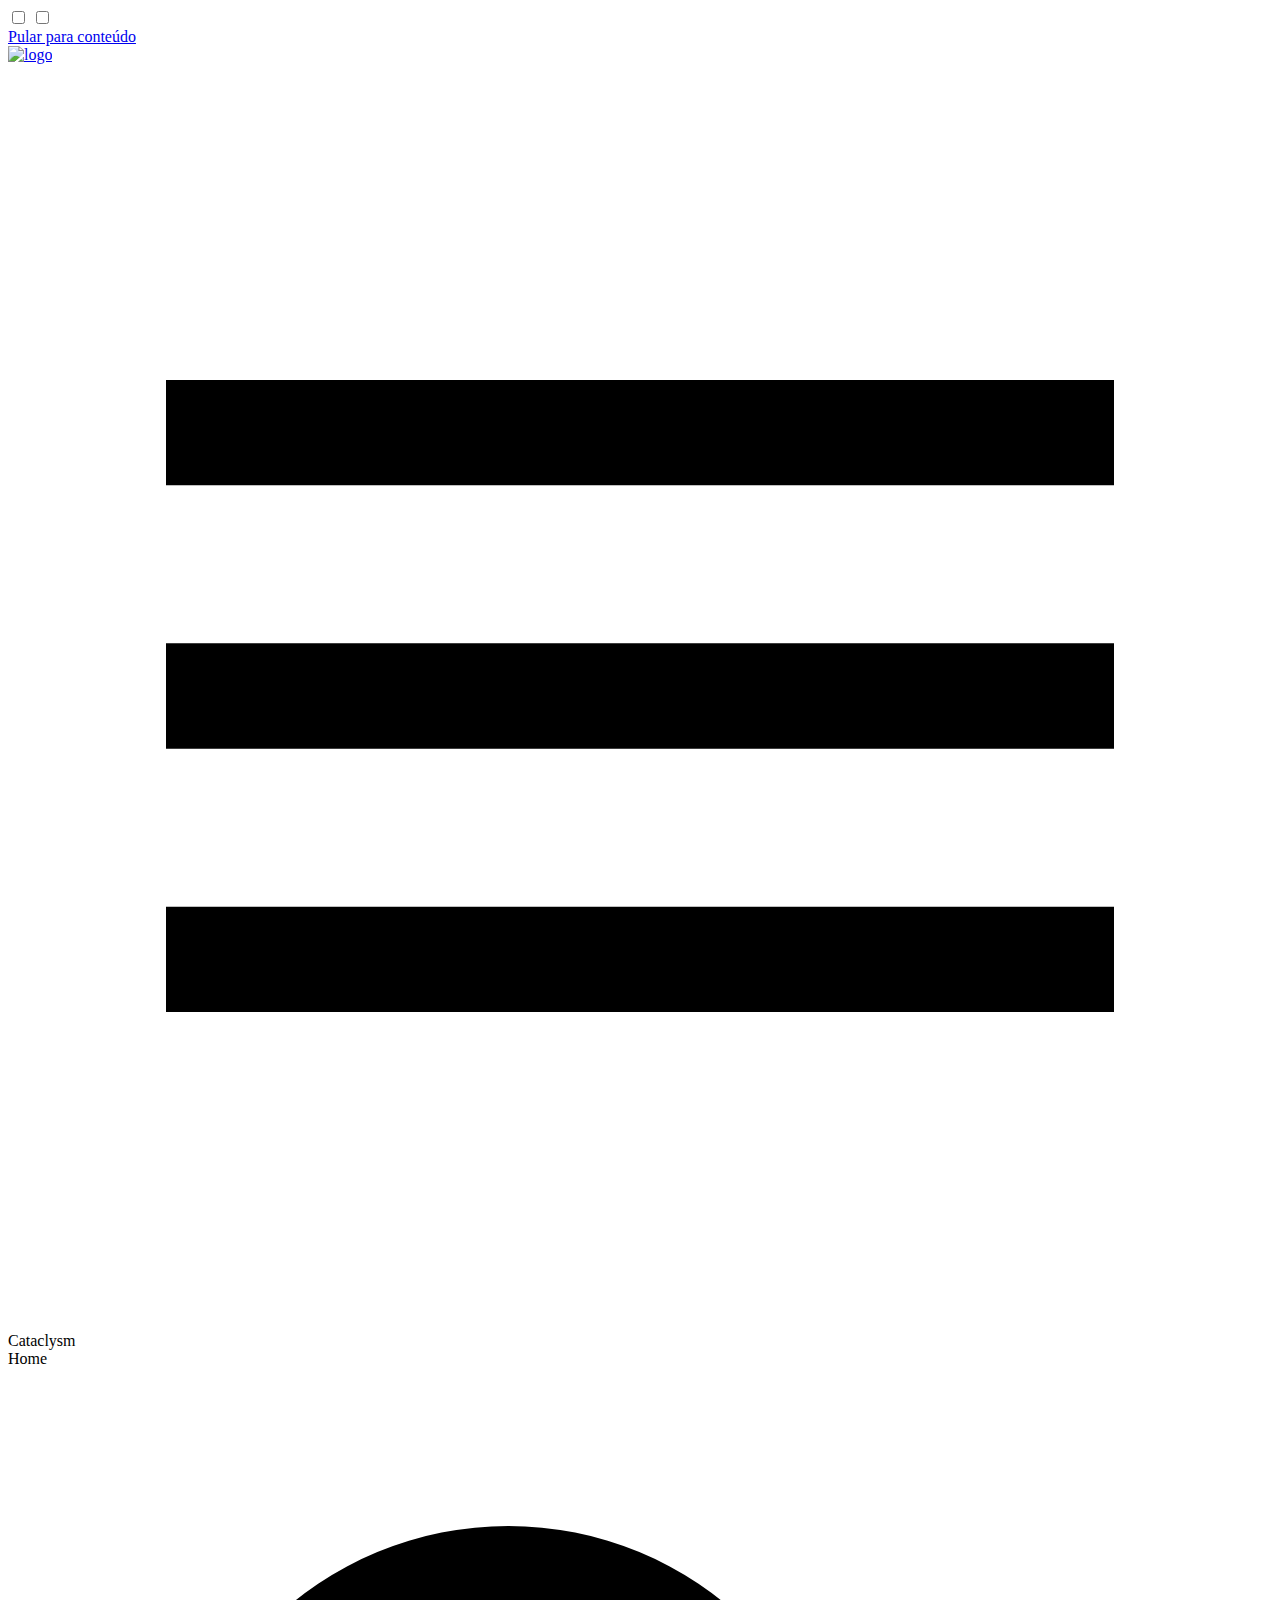
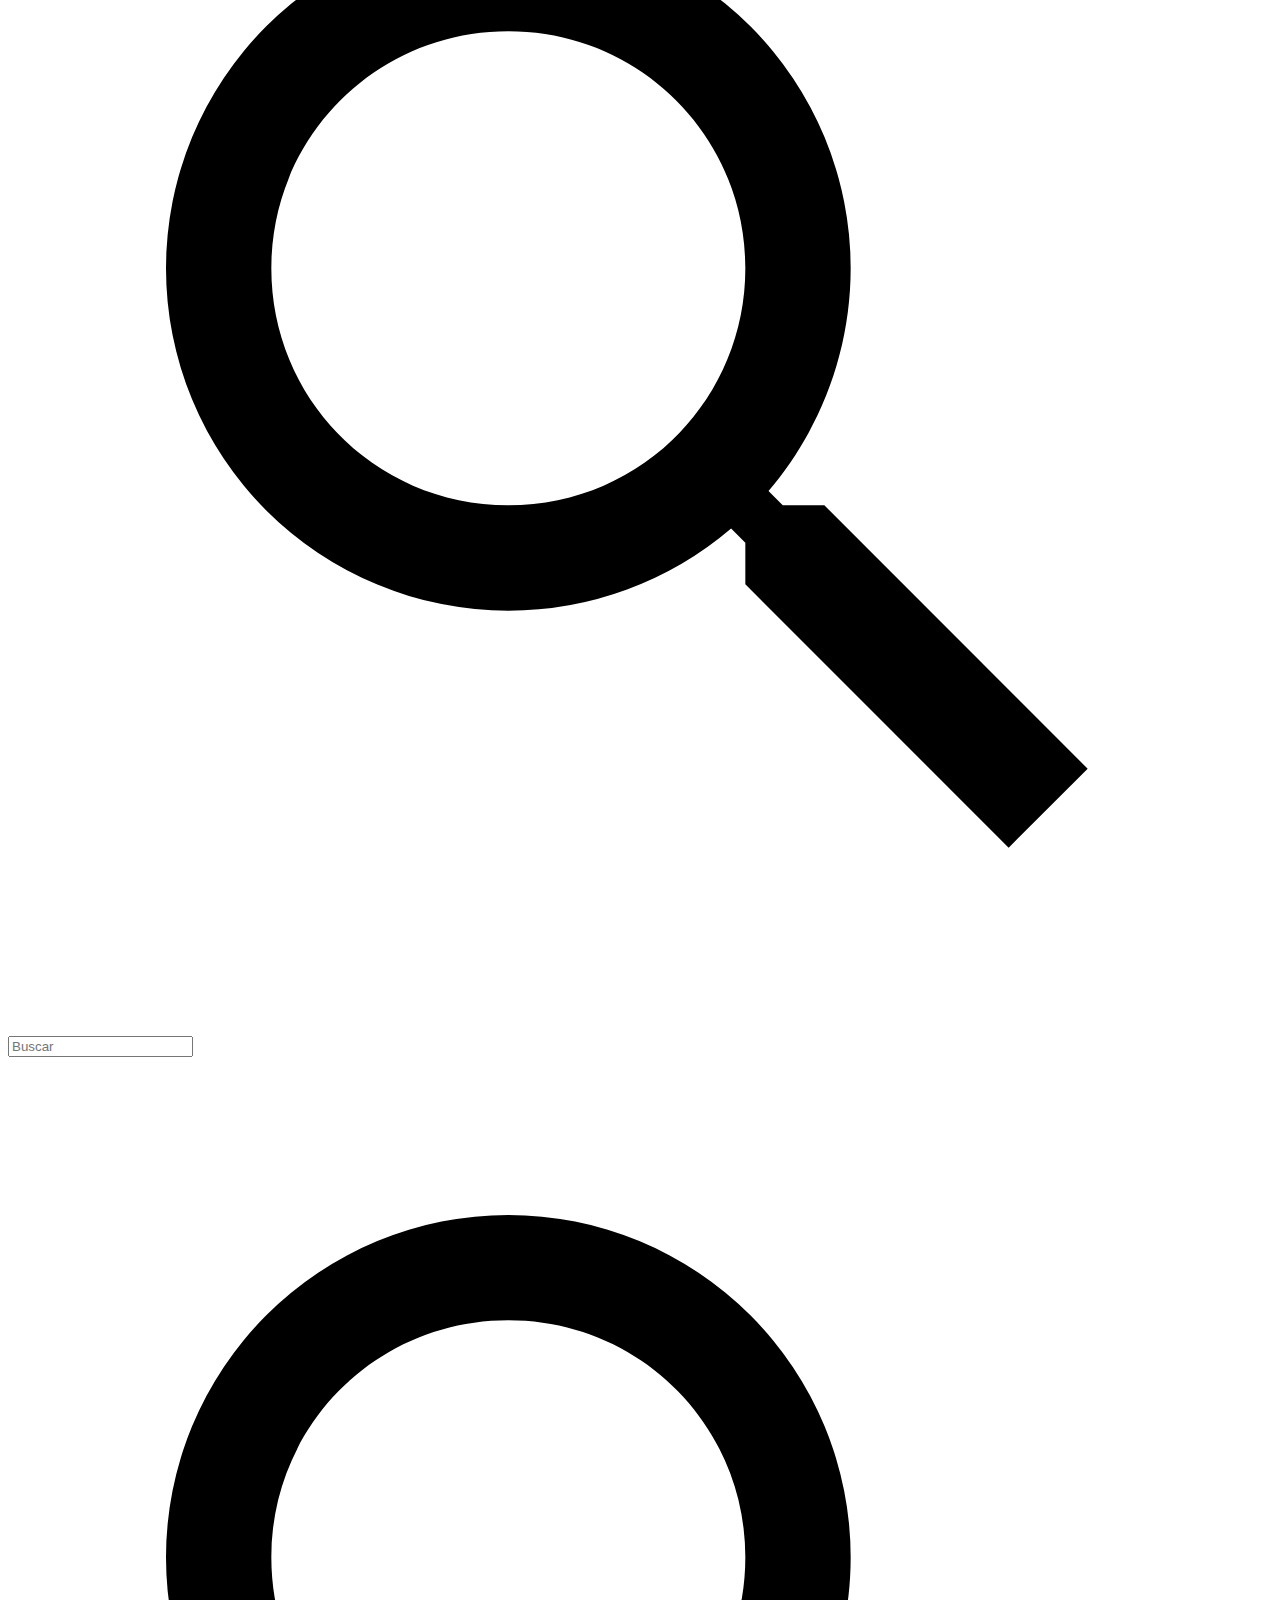
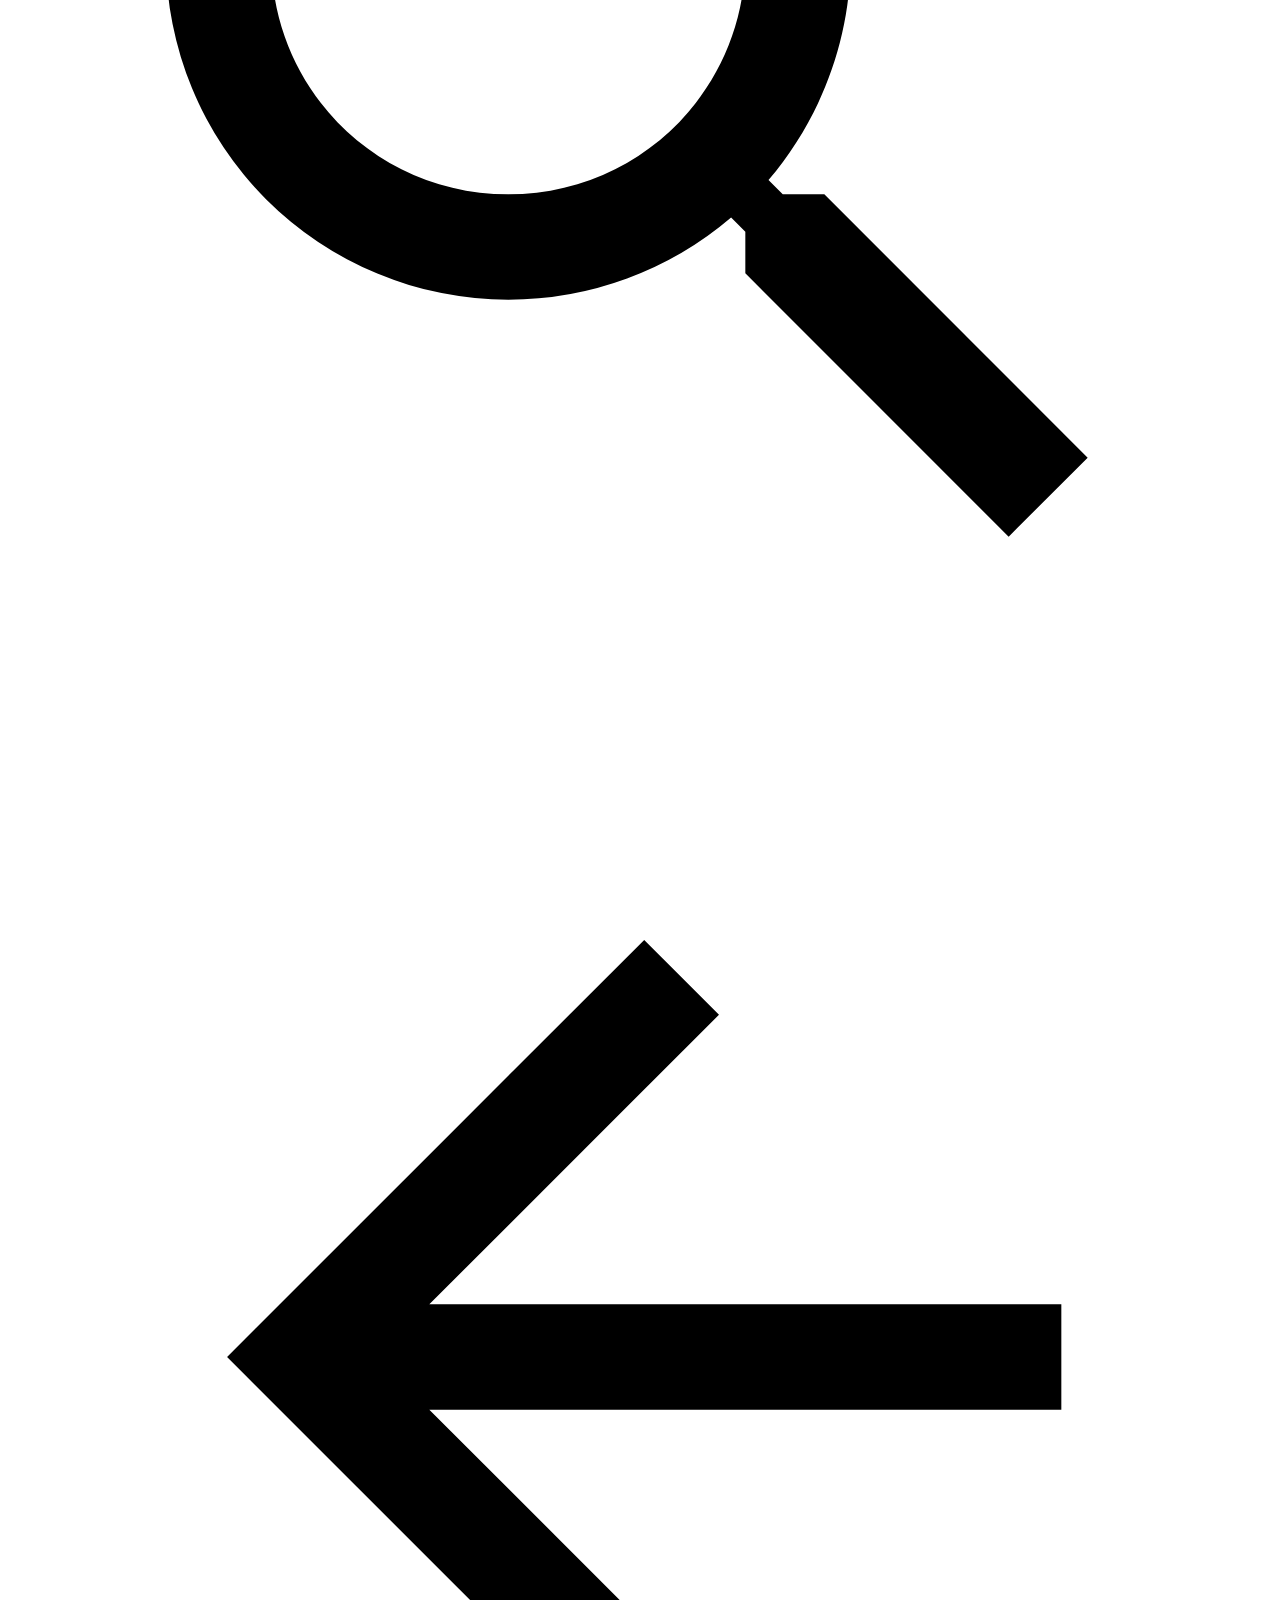
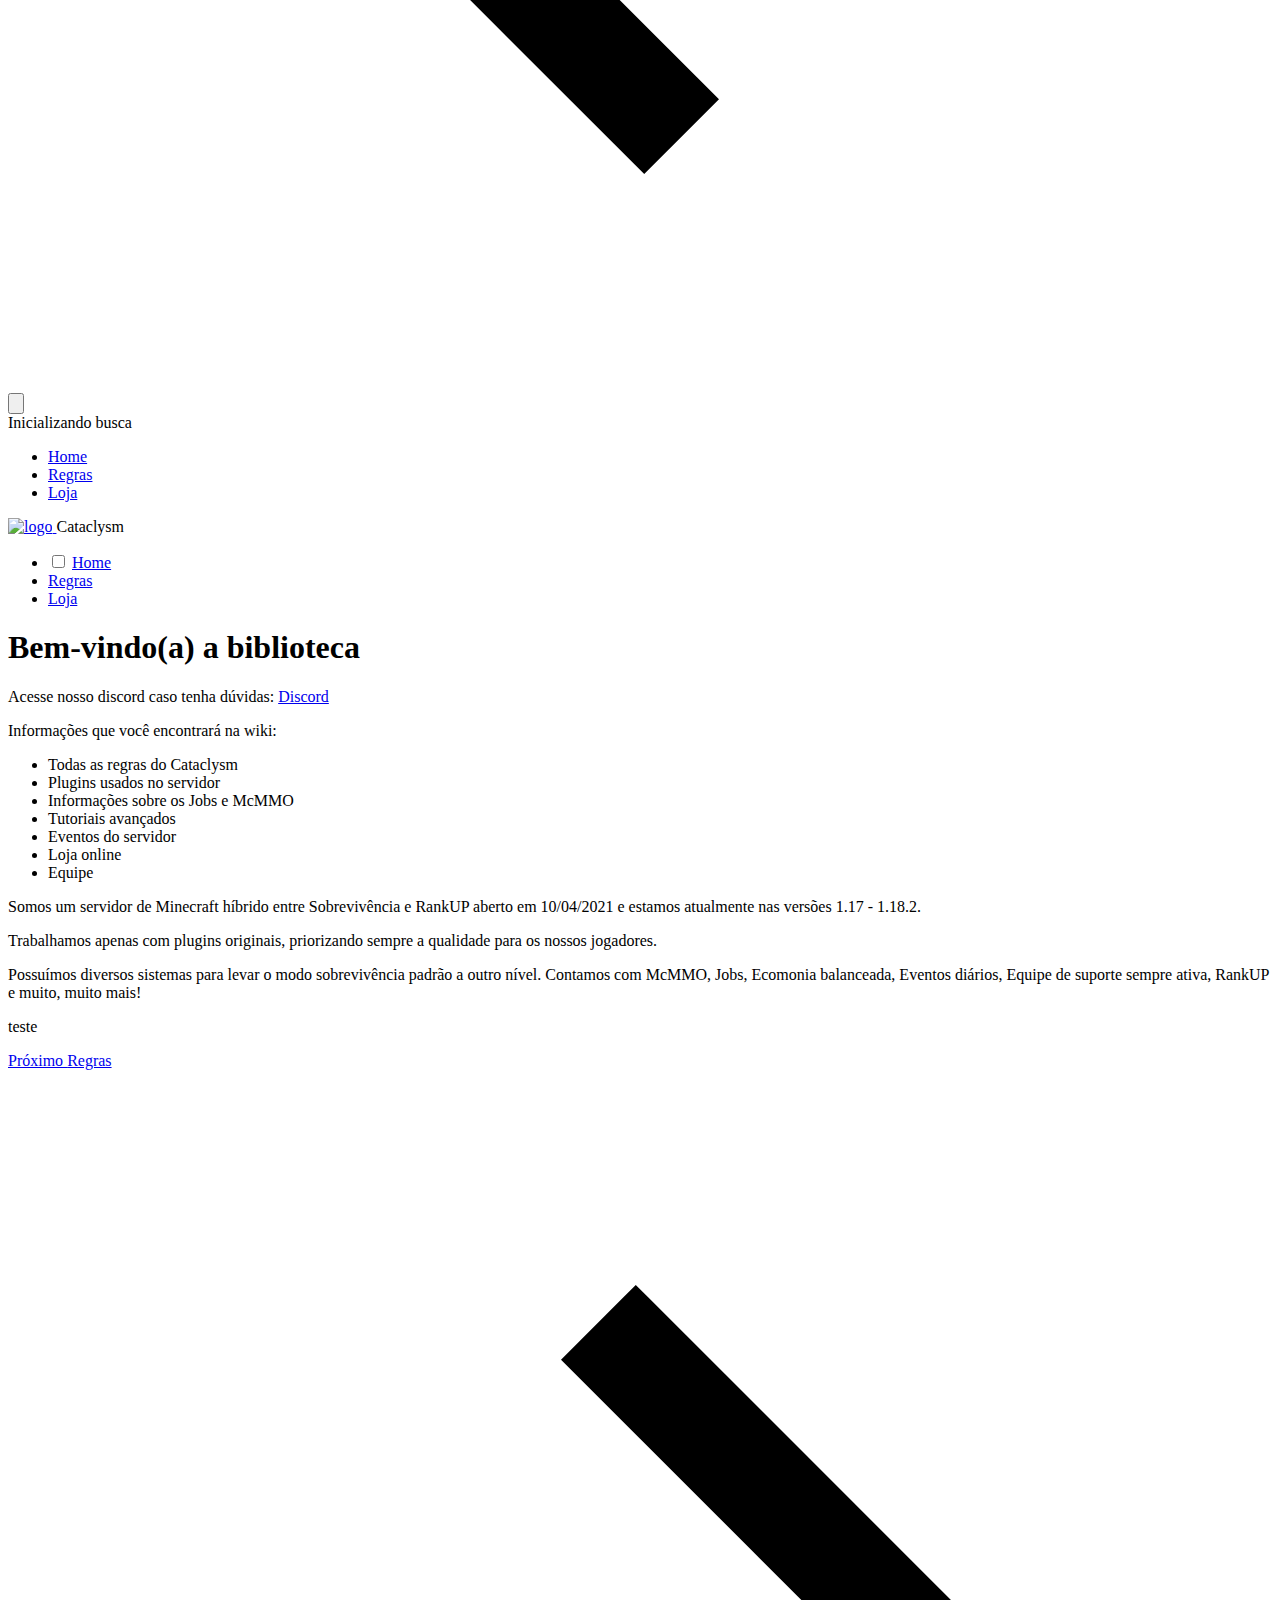
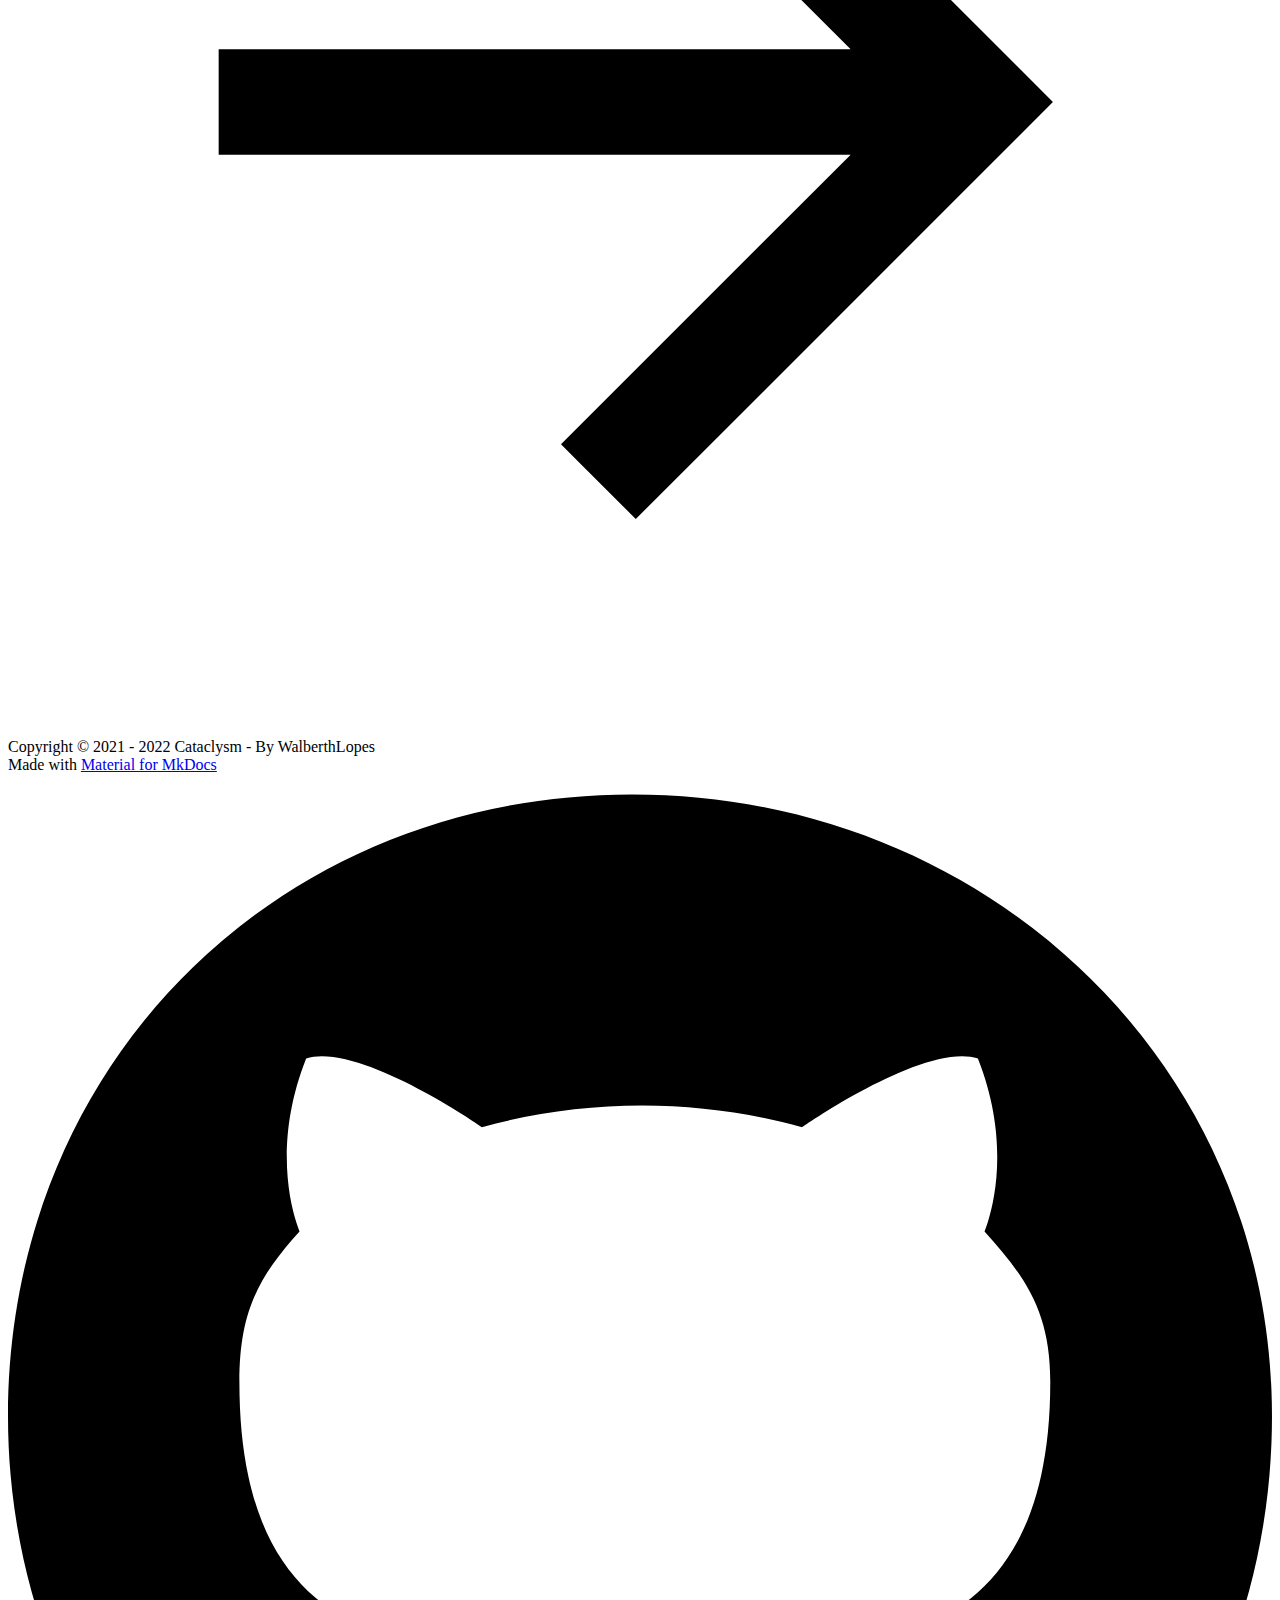
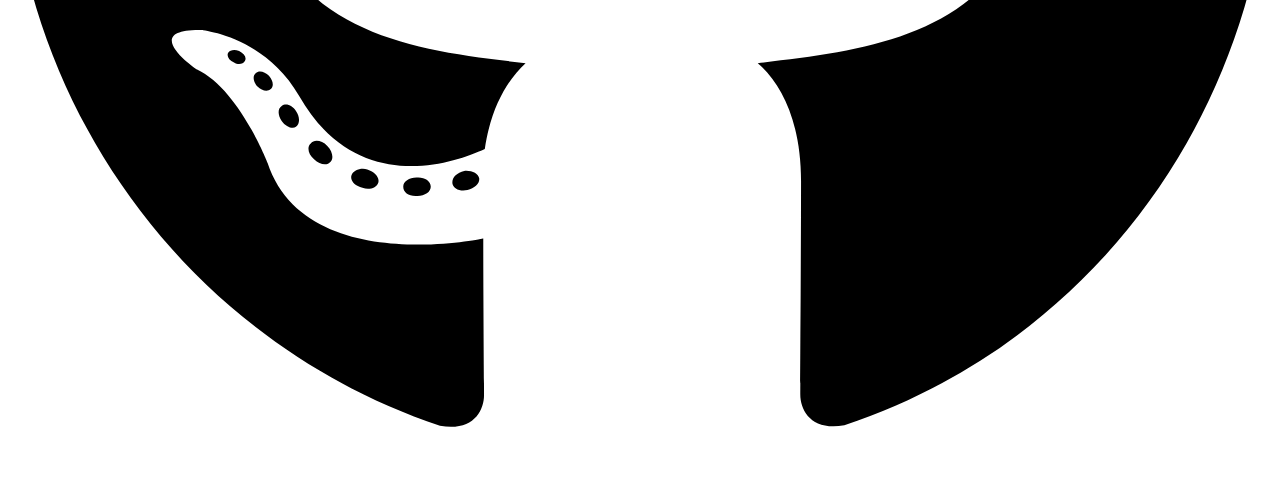
==== site/index.html @ e3e434eb "build html" ====
<!doctype html>
<html lang="pt" class="no-js">
  <head>
    
      <meta charset="utf-8">
      <meta name="viewport" content="width=device-width,initial-scale=1">
      
      
      
        <link rel="canonical" href="https://cataclysm.com.br/">
      
      <link rel="icon" href="server-icon.png">
      <meta name="generator" content="mkdocs-1.2.3, mkdocs-material-8.2.4">
    
    
      
        <title>Cataclysm</title>
      
    
    
      <link rel="stylesheet" href="assets/stylesheets/main.2d9f7617.min.css">
      
        
        <link rel="stylesheet" href="assets/stylesheets/palette.e6a45f82.min.css">
        
          
          
          <meta name="theme-color" content="#ffa724">
        
      
    
    
    
      
        
        
        <link rel="preconnect" href="https://fonts.gstatic.com" crossorigin>
        <link rel="stylesheet" href="https://fonts.googleapis.com/css?family=Syne+Mono:300,300i,400,400i,700,700i%7CRoboto+Mono:400,400i,700,700i&display=fallback">
        <style>:root{--md-text-font:"Syne Mono";--md-code-font:"Roboto Mono"}</style>
      
    
    
    <script>__md_scope=new URL(".",location),__md_get=(e,_=localStorage,t=__md_scope)=>JSON.parse(_.getItem(t.pathname+"."+e)),__md_set=(e,_,t=localStorage,a=__md_scope)=>{try{t.setItem(a.pathname+"."+e,JSON.stringify(_))}catch(e){}}</script>
    
      

    
    
  </head>
  
  
    
    
    
    
    
    <body dir="ltr" data-md-color-scheme="slate" data-md-color-primary="orange" data-md-color-accent="">
  
    
    
    <input class="md-toggle" data-md-toggle="drawer" type="checkbox" id="__drawer" autocomplete="off">
    <input class="md-toggle" data-md-toggle="search" type="checkbox" id="__search" autocomplete="off">
    <label class="md-overlay" for="__drawer"></label>
    <div data-md-component="skip">
      
        
        <a href="#bem-vindoa-a-biblioteca" class="md-skip">
          Pular para conteúdo
        </a>
      
    </div>
    <div data-md-component="announce">
      
    </div>
    
    
      

  

<header class="md-header md-header--lifted" data-md-component="header">
  <nav class="md-header__inner md-grid" aria-label="Cabeçalho">
    <a href="." title="Cataclysm" class="md-header__button md-logo" aria-label="Cataclysm" data-md-component="logo">
      
  <img src="server-icon.png" alt="logo">

    </a>
    <label class="md-header__button md-icon" for="__drawer">
      <svg xmlns="http://www.w3.org/2000/svg" viewBox="0 0 24 24"><path d="M3 6h18v2H3V6m0 5h18v2H3v-2m0 5h18v2H3v-2z"/></svg>
    </label>
    <div class="md-header__title" data-md-component="header-title">
      <div class="md-header__ellipsis">
        <div class="md-header__topic">
          <span class="md-ellipsis">
            Cataclysm
          </span>
        </div>
        <div class="md-header__topic" data-md-component="header-topic">
          <span class="md-ellipsis">
            
              Home
            
          </span>
        </div>
      </div>
    </div>
    
    
    
      <label class="md-header__button md-icon" for="__search">
        <svg xmlns="http://www.w3.org/2000/svg" viewBox="0 0 24 24"><path d="M9.5 3A6.5 6.5 0 0 1 16 9.5c0 1.61-.59 3.09-1.56 4.23l.27.27h.79l5 5-1.5 1.5-5-5v-.79l-.27-.27A6.516 6.516 0 0 1 9.5 16 6.5 6.5 0 0 1 3 9.5 6.5 6.5 0 0 1 9.5 3m0 2C7 5 5 7 5 9.5S7 14 9.5 14 14 12 14 9.5 12 5 9.5 5z"/></svg>
      </label>
      <div class="md-search" data-md-component="search" role="dialog">
  <label class="md-search__overlay" for="__search"></label>
  <div class="md-search__inner" role="search">
    <form class="md-search__form" name="search">
      <input type="text" class="md-search__input" name="query" aria-label="Buscar" placeholder="Buscar" autocapitalize="off" autocorrect="off" autocomplete="off" spellcheck="false" data-md-component="search-query" required>
      <label class="md-search__icon md-icon" for="__search">
        <svg xmlns="http://www.w3.org/2000/svg" viewBox="0 0 24 24"><path d="M9.5 3A6.5 6.5 0 0 1 16 9.5c0 1.61-.59 3.09-1.56 4.23l.27.27h.79l5 5-1.5 1.5-5-5v-.79l-.27-.27A6.516 6.516 0 0 1 9.5 16 6.5 6.5 0 0 1 3 9.5 6.5 6.5 0 0 1 9.5 3m0 2C7 5 5 7 5 9.5S7 14 9.5 14 14 12 14 9.5 12 5 9.5 5z"/></svg>
        <svg xmlns="http://www.w3.org/2000/svg" viewBox="0 0 24 24"><path d="M20 11v2H8l5.5 5.5-1.42 1.42L4.16 12l7.92-7.92L13.5 5.5 8 11h12z"/></svg>
      </label>
      <nav class="md-search__options" aria-label="Pesquisar">
        
        <button type="reset" class="md-search__icon md-icon" aria-label="Limpar" tabindex="-1">
          <svg xmlns="http://www.w3.org/2000/svg" viewBox="0 0 24 24"><path d="M19 6.41 17.59 5 12 10.59 6.41 5 5 6.41 10.59 12 5 17.59 6.41 19 12 13.41 17.59 19 19 17.59 13.41 12 19 6.41z"/></svg>
        </button>
      </nav>
      
    </form>
    <div class="md-search__output">
      <div class="md-search__scrollwrap" data-md-scrollfix>
        <div class="md-search-result" data-md-component="search-result">
          <div class="md-search-result__meta">
            Inicializando busca
          </div>
          <ol class="md-search-result__list"></ol>
        </div>
      </div>
    </div>
  </div>
</div>
    
    
  </nav>
  
    
      
<nav class="md-tabs" aria-label="Abas" data-md-component="tabs">
  <div class="md-tabs__inner md-grid">
    <ul class="md-tabs__list">
      
        
  
  
    
  


  <li class="md-tabs__item">
    <a href="." class="md-tabs__link md-tabs__link--active">
      Home
    </a>
  </li>

      
        
  
  


  <li class="md-tabs__item">
    <a href="regras/" class="md-tabs__link">
      Regras
    </a>
  </li>

      
        
  
  


  <li class="md-tabs__item">
    <a href="loja/" class="md-tabs__link">
      Loja
    </a>
  </li>

      
    </ul>
  </div>
</nav>
    
  
</header>
    
    <div class="md-container" data-md-component="container">
      
      
        
      
      <main class="md-main" data-md-component="main">
        <div class="md-main__inner md-grid">
          
            
              
              <div class="md-sidebar md-sidebar--primary" data-md-component="sidebar" data-md-type="navigation" >
                <div class="md-sidebar__scrollwrap">
                  <div class="md-sidebar__inner">
                    

  


<nav class="md-nav md-nav--primary md-nav--lifted" aria-label="Navegação" data-md-level="0">
  <label class="md-nav__title" for="__drawer">
    <a href="." title="Cataclysm" class="md-nav__button md-logo" aria-label="Cataclysm" data-md-component="logo">
      
  <img src="server-icon.png" alt="logo">

    </a>
    Cataclysm
  </label>
  
  <ul class="md-nav__list" data-md-scrollfix>
    
      
      
      

  
  
    
  
  
    <li class="md-nav__item md-nav__item--active">
      
      <input class="md-nav__toggle md-toggle" data-md-toggle="toc" type="checkbox" id="__toc">
      
      
        
      
      
      <a href="." class="md-nav__link md-nav__link--active">
        Home
      </a>
      
    </li>
  

    
      
      
      

  
  
  
    <li class="md-nav__item">
      <a href="regras/" class="md-nav__link">
        Regras
      </a>
    </li>
  

    
      
      
      

  
  
  
    <li class="md-nav__item">
      <a href="loja/" class="md-nav__link">
        Loja
      </a>
    </li>
  

    
  </ul>
</nav>
                  </div>
                </div>
              </div>
            
            
              
              <div class="md-sidebar md-sidebar--secondary" data-md-component="sidebar" data-md-type="toc" >
                <div class="md-sidebar__scrollwrap">
                  <div class="md-sidebar__inner">
                    

<nav class="md-nav md-nav--secondary" aria-label="Indice">
  
  
  
    
  
  
</nav>
                  </div>
                </div>
              </div>
            
          
          <div class="md-content" data-md-component="content">
            <article class="md-content__inner md-typeset">
              
                


<h1 id="bem-vindoa-a-biblioteca"><strong>Bem-vindo(a) a biblioteca</strong></h1>
<p>Acesse nosso discord caso tenha dúvidas: <a href="https://discord.com/invite/n4KMe6pMYK">Discord</a></p>
<p>Informações que você encontrará na wiki:</p>
<ul>
<li>Todas as regras do Cataclysm</li>
<li>Plugins usados no servidor</li>
<li>Informações sobre os Jobs e McMMO</li>
<li>Tutoriais avançados</li>
<li>Eventos do servidor</li>
<li>Loja online</li>
<li>Equipe</li>
</ul>
<p>Somos um servidor de Minecraft híbrido entre Sobrevivência e RankUP aberto em 10/04/2021
e estamos atualmente nas versões 1.17 - 1.18.2.</p>
<p>Trabalhamos apenas com plugins originais, priorizando sempre a qualidade
para os nossos jogadores.</p>
<p>Possuímos diversos sistemas para levar o modo sobrevivência padrão a outro nível.
Contamos com McMMO, Jobs, Ecomonia balanceada, Eventos diários, Equipe de suporte
sempre ativa, RankUP e muito, muito mais!</p>
<p>teste</p>

              
            </article>
          </div>
        </div>
        
      </main>
      
        <footer class="md-footer">
  
    <nav class="md-footer__inner md-grid" aria-label="Rodapé">
      
      
        
        <a href="regras/" class="md-footer__link md-footer__link--next" aria-label="Próximo: Regras" rel="next">
          <div class="md-footer__title">
            <div class="md-ellipsis">
              <span class="md-footer__direction">
                Próximo
              </span>
              Regras
            </div>
          </div>
          <div class="md-footer__button md-icon">
            <svg xmlns="http://www.w3.org/2000/svg" viewBox="0 0 24 24"><path d="M4 11v2h12l-5.5 5.5 1.42 1.42L19.84 12l-7.92-7.92L10.5 5.5 16 11H4z"/></svg>
          </div>
        </a>
      
    </nav>
  
  <div class="md-footer-meta md-typeset">
    <div class="md-footer-meta__inner md-grid">
      <div class="md-copyright">
  
    <div class="md-copyright__highlight">
      Copyright &copy; 2021 - 2022 Cataclysm - By WalberthLopes
    </div>
  
  
    Made with
    <a href="https://squidfunk.github.io/mkdocs-material/" target="_blank" rel="noopener">
      Material for MkDocs
    </a>
  
</div>
      
        <div class="md-social">
  
    
    
    <a href="https://github.com/WalberthLopes" target="_blank" rel="noopener" title="WalberthLopes GitHub" class="md-social__link">
      <svg xmlns="http://www.w3.org/2000/svg" viewBox="0 0 496 512"><!--! Font Awesome Free 6.0.0 by @fontawesome - https://fontawesome.com License - https://fontawesome.com/license/free (Icons: CC BY 4.0, Fonts: SIL OFL 1.1, Code: MIT License) Copyright 2022 Fonticons, Inc.--><path d="M165.9 397.4c0 2-2.3 3.6-5.2 3.6-3.3.3-5.6-1.3-5.6-3.6 0-2 2.3-3.6 5.2-3.6 3-.3 5.6 1.3 5.6 3.6zm-31.1-4.5c-.7 2 1.3 4.3 4.3 4.9 2.6 1 5.6 0 6.2-2s-1.3-4.3-4.3-5.2c-2.6-.7-5.5.3-6.2 2.3zm44.2-1.7c-2.9.7-4.9 2.6-4.6 4.9.3 2 2.9 3.3 5.9 2.6 2.9-.7 4.9-2.6 4.6-4.6-.3-1.9-3-3.2-5.9-2.9zM244.8 8C106.1 8 0 113.3 0 252c0 110.9 69.8 205.8 169.5 239.2 12.8 2.3 17.3-5.6 17.3-12.1 0-6.2-.3-40.4-.3-61.4 0 0-70 15-84.7-29.8 0 0-11.4-29.1-27.8-36.6 0 0-22.9-15.7 1.6-15.4 0 0 24.9 2 38.6 25.8 21.9 38.6 58.6 27.5 72.9 20.9 2.3-16 8.8-27.1 16-33.7-55.9-6.2-112.3-14.3-112.3-110.5 0-27.5 7.6-41.3 23.6-58.9-2.6-6.5-11.1-33.3 2.6-67.9 20.9-6.5 69 27 69 27 20-5.6 41.5-8.5 62.8-8.5s42.8 2.9 62.8 8.5c0 0 48.1-33.6 69-27 13.7 34.7 5.2 61.4 2.6 67.9 16 17.7 25.8 31.5 25.8 58.9 0 96.5-58.9 104.2-114.8 110.5 9.2 7.9 17 22.9 17 46.4 0 33.7-.3 75.4-.3 83.6 0 6.5 4.6 14.4 17.3 12.1C428.2 457.8 496 362.9 496 252 496 113.3 383.5 8 244.8 8zM97.2 352.9c-1.3 1-1 3.3.7 5.2 1.6 1.6 3.9 2.3 5.2 1 1.3-1 1-3.3-.7-5.2-1.6-1.6-3.9-2.3-5.2-1zm-10.8-8.1c-.7 1.3.3 2.9 2.3 3.9 1.6 1 3.6.7 4.3-.7.7-1.3-.3-2.9-2.3-3.9-2-.6-3.6-.3-4.3.7zm32.4 35.6c-1.6 1.3-1 4.3 1.3 6.2 2.3 2.3 5.2 2.6 6.5 1 1.3-1.3.7-4.3-1.3-6.2-2.2-2.3-5.2-2.6-6.5-1zm-11.4-14.7c-1.6 1-1.6 3.6 0 5.9 1.6 2.3 4.3 3.3 5.6 2.3 1.6-1.3 1.6-3.9 0-6.2-1.4-2.3-4-3.3-5.6-2z"/></svg>
    </a>
  
</div>
      
    </div>
  </div>
</footer>
      
    </div>
    <div class="md-dialog" data-md-component="dialog">
      <div class="md-dialog__inner md-typeset"></div>
    </div>
    <script id="__config" type="application/json">{"base": ".", "features": ["navigation.tabs", "navigation.tabs.sticky"], "translations": {"clipboard.copy": "Copiar para \u00e1rea de Transfer\u00eancia", "clipboard.copied": "Copiado para \u00e1rea de Transfer\u00eancia", "search.config.lang": "pt", "search.config.pipeline": "trimmer, stopWordFilter", "search.config.separator": "[\\s\\-]+", "search.placeholder": "Buscar", "search.result.placeholder": "Digite para iniciar a busca", "search.result.none": "Nenhum documento encontrado", "search.result.one": "1 documento encontrado", "search.result.other": "# documentos encontrados", "search.result.more.one": "1 more on this page", "search.result.more.other": "# more on this page", "search.result.term.missing": "Perdido", "select.version.title": "Selecione a vers\u00e3o"}, "search": "assets/javascripts/workers/search.bd0b6b67.min.js"}</script>
    
    
      <script src="assets/javascripts/bundle.5413a266.min.js"></script>
      
    
  </body>
</html>
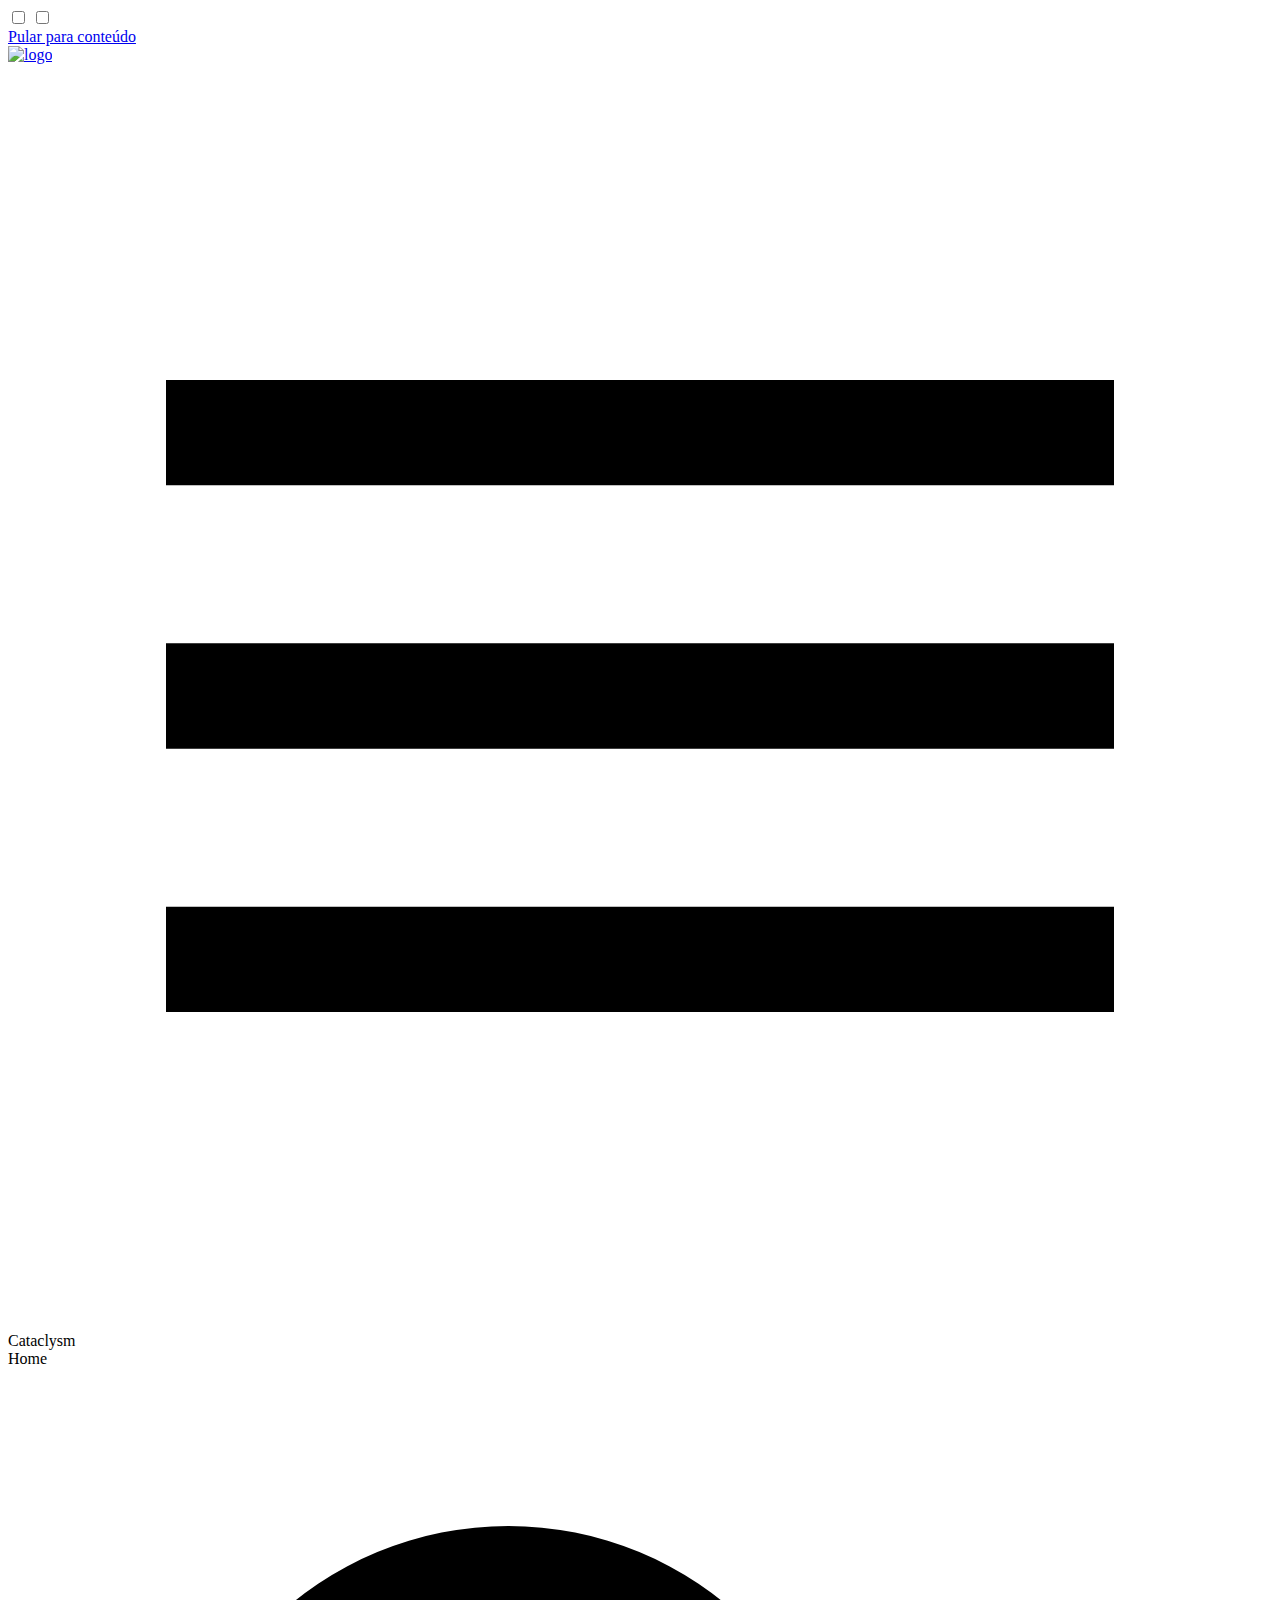
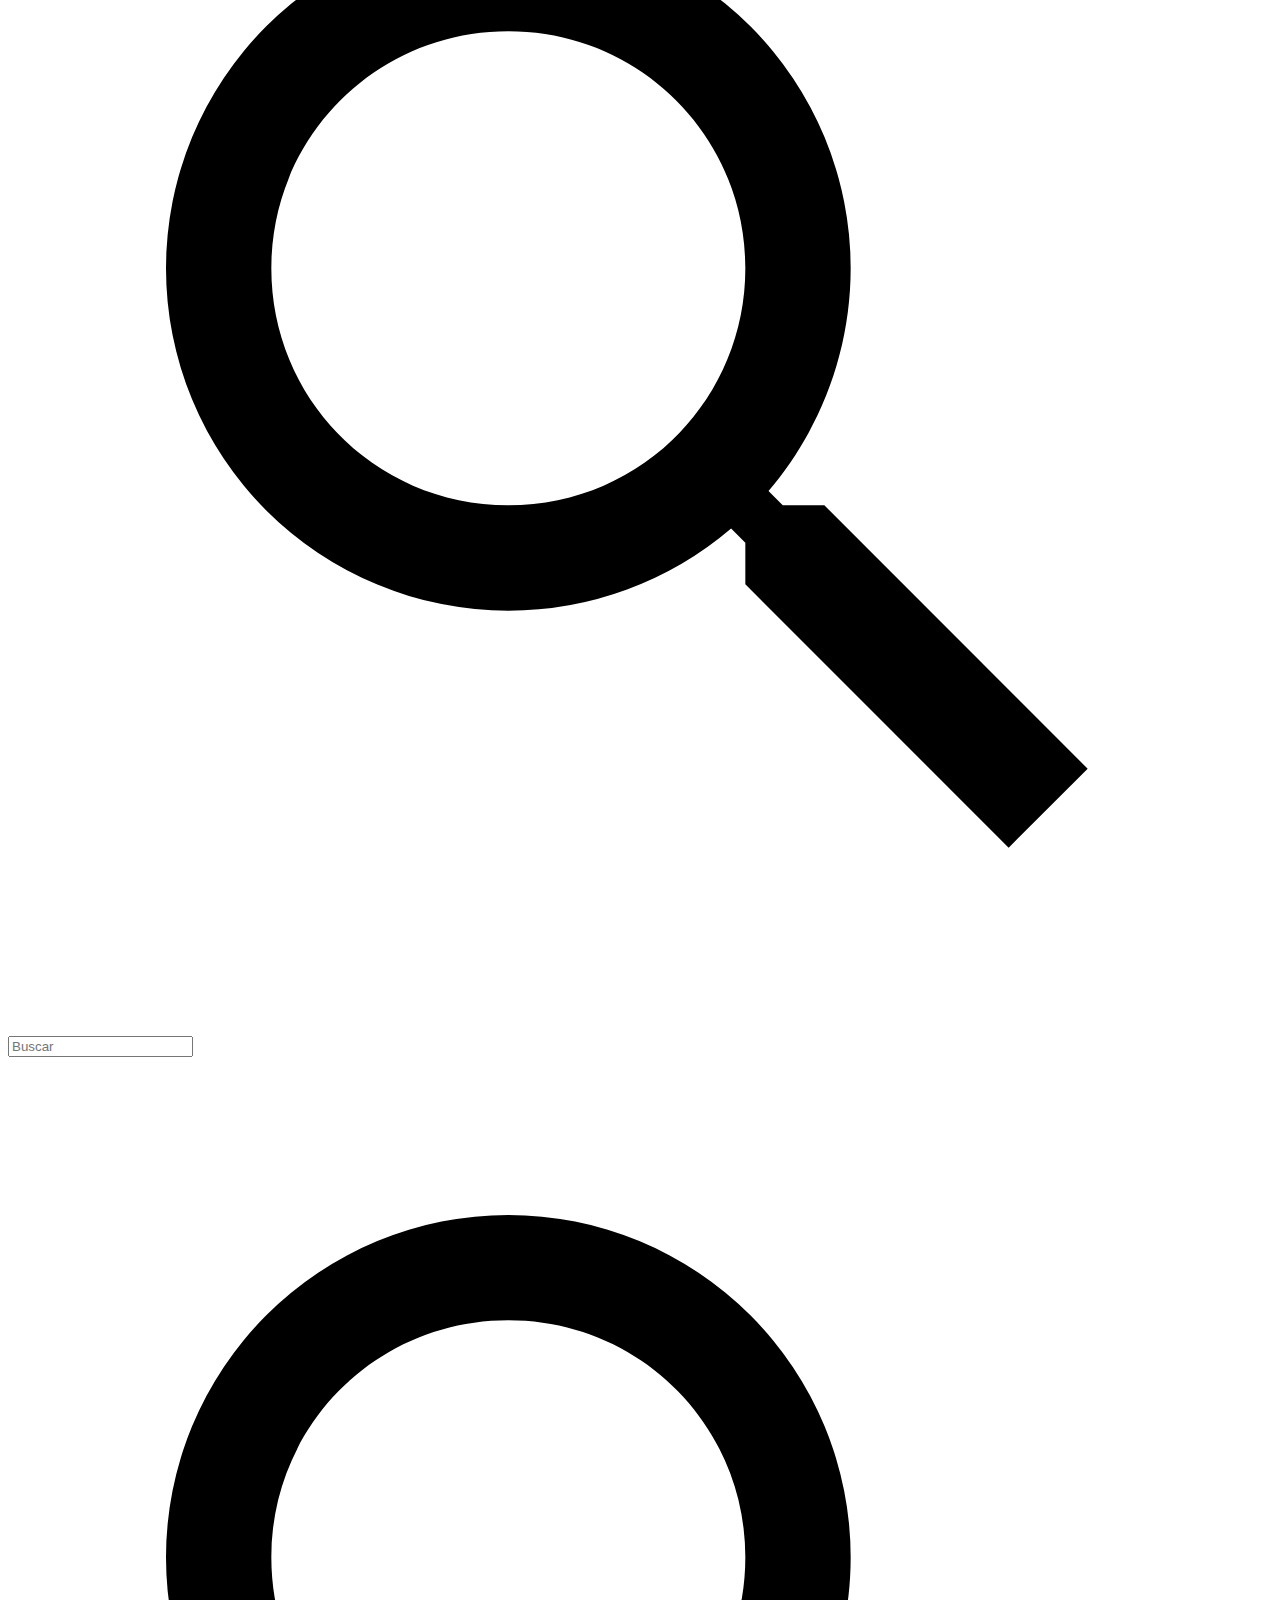
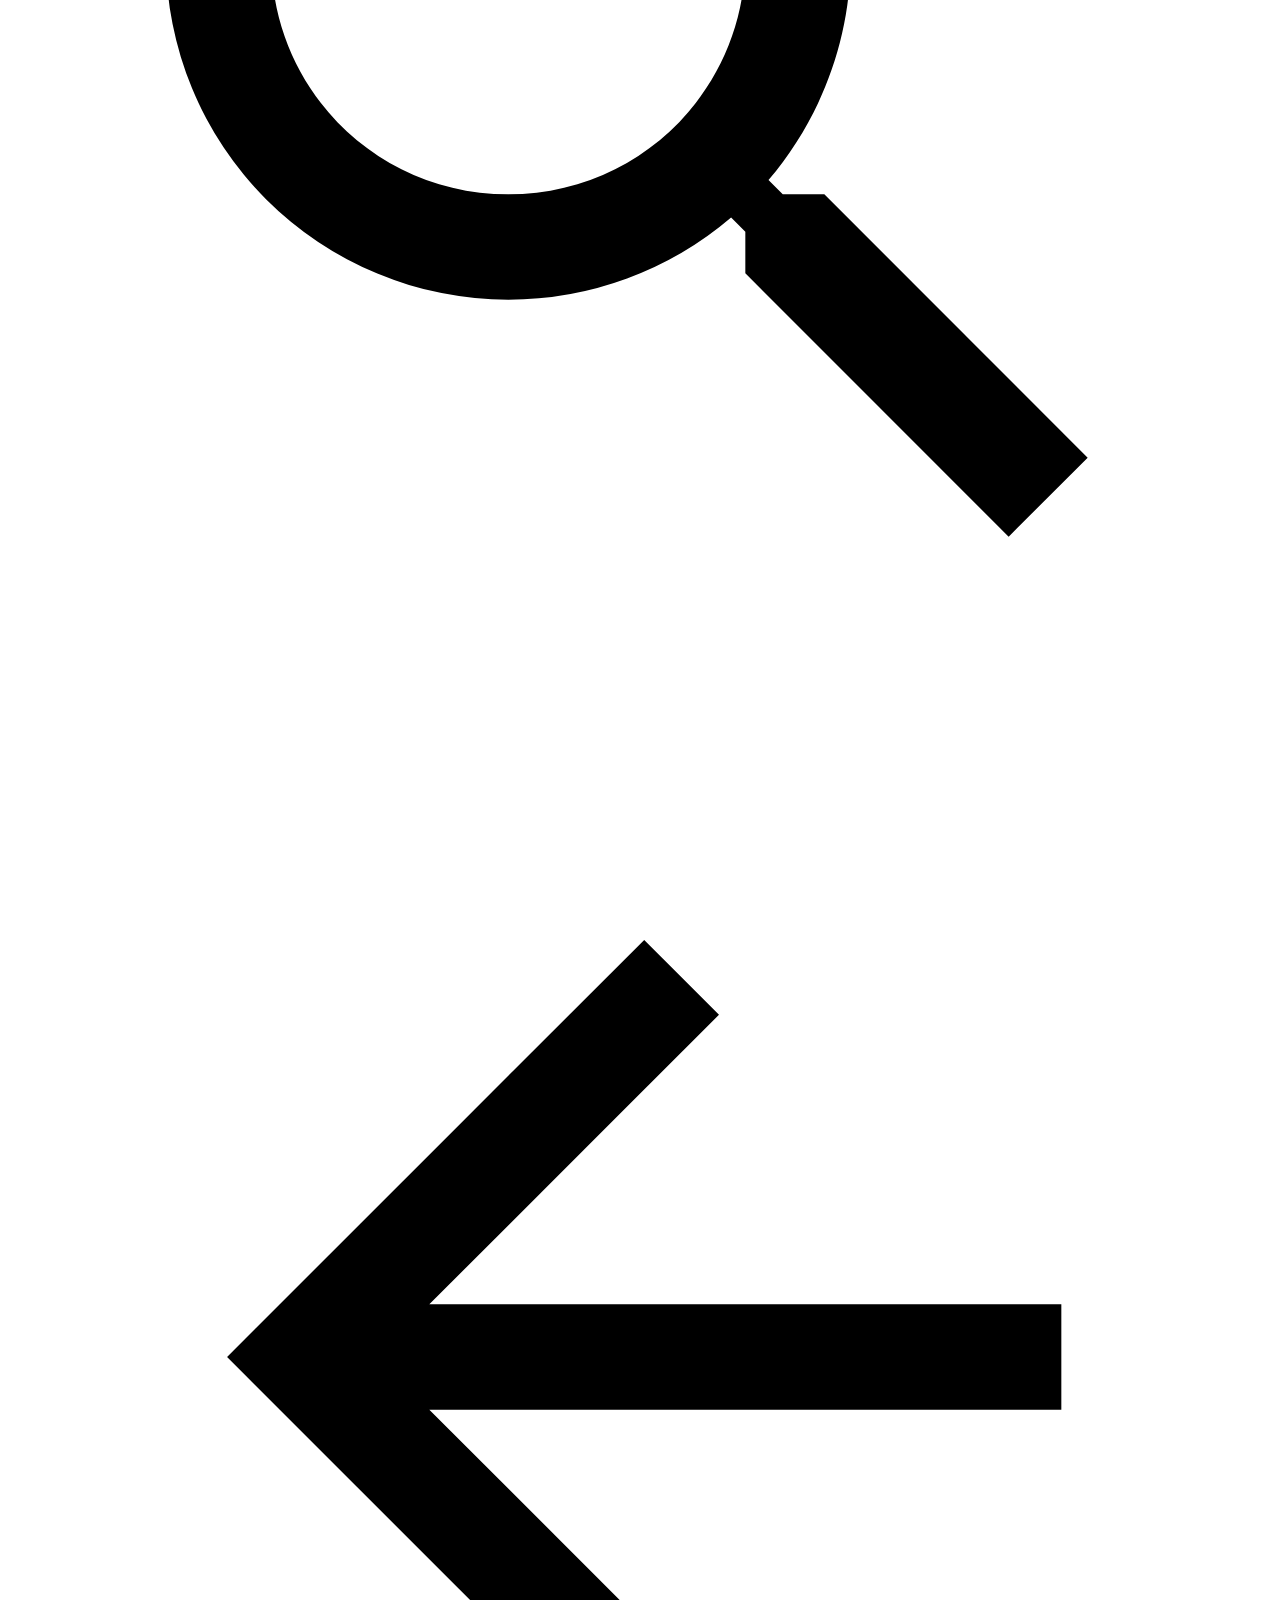
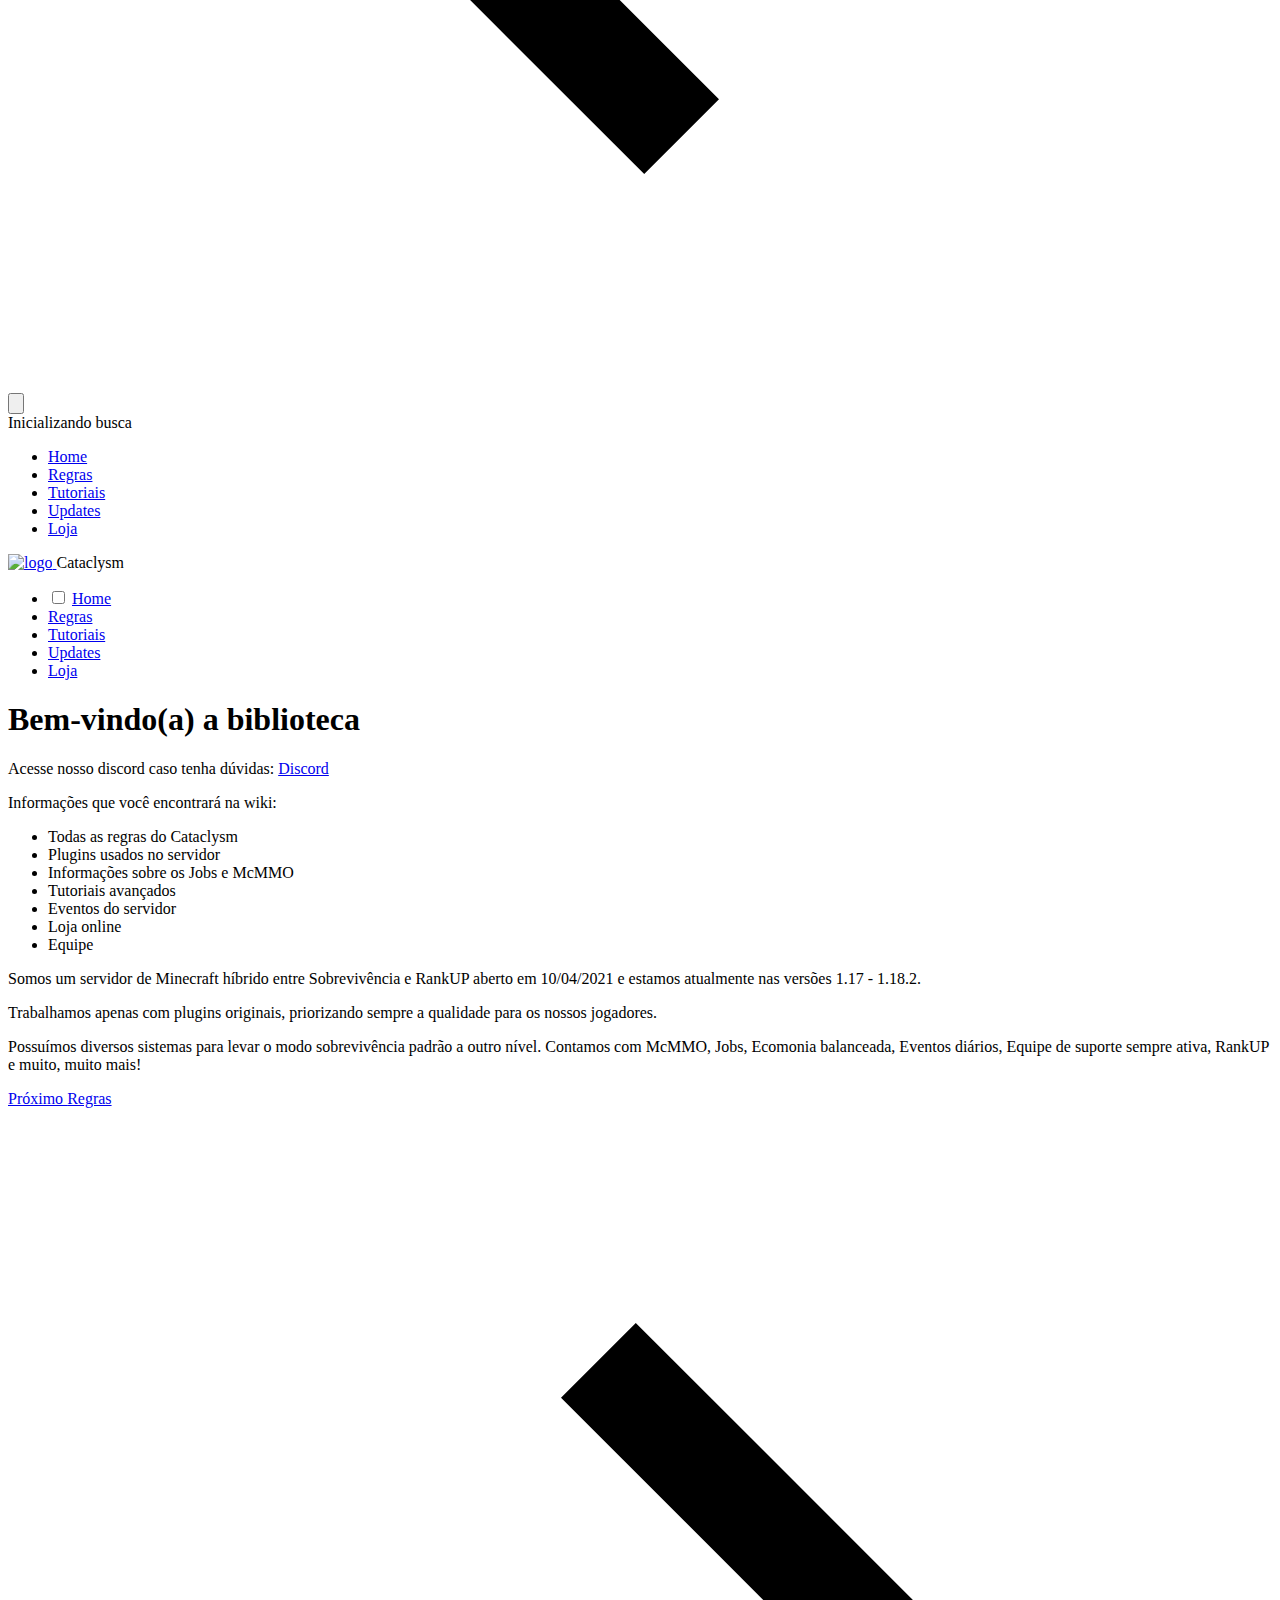
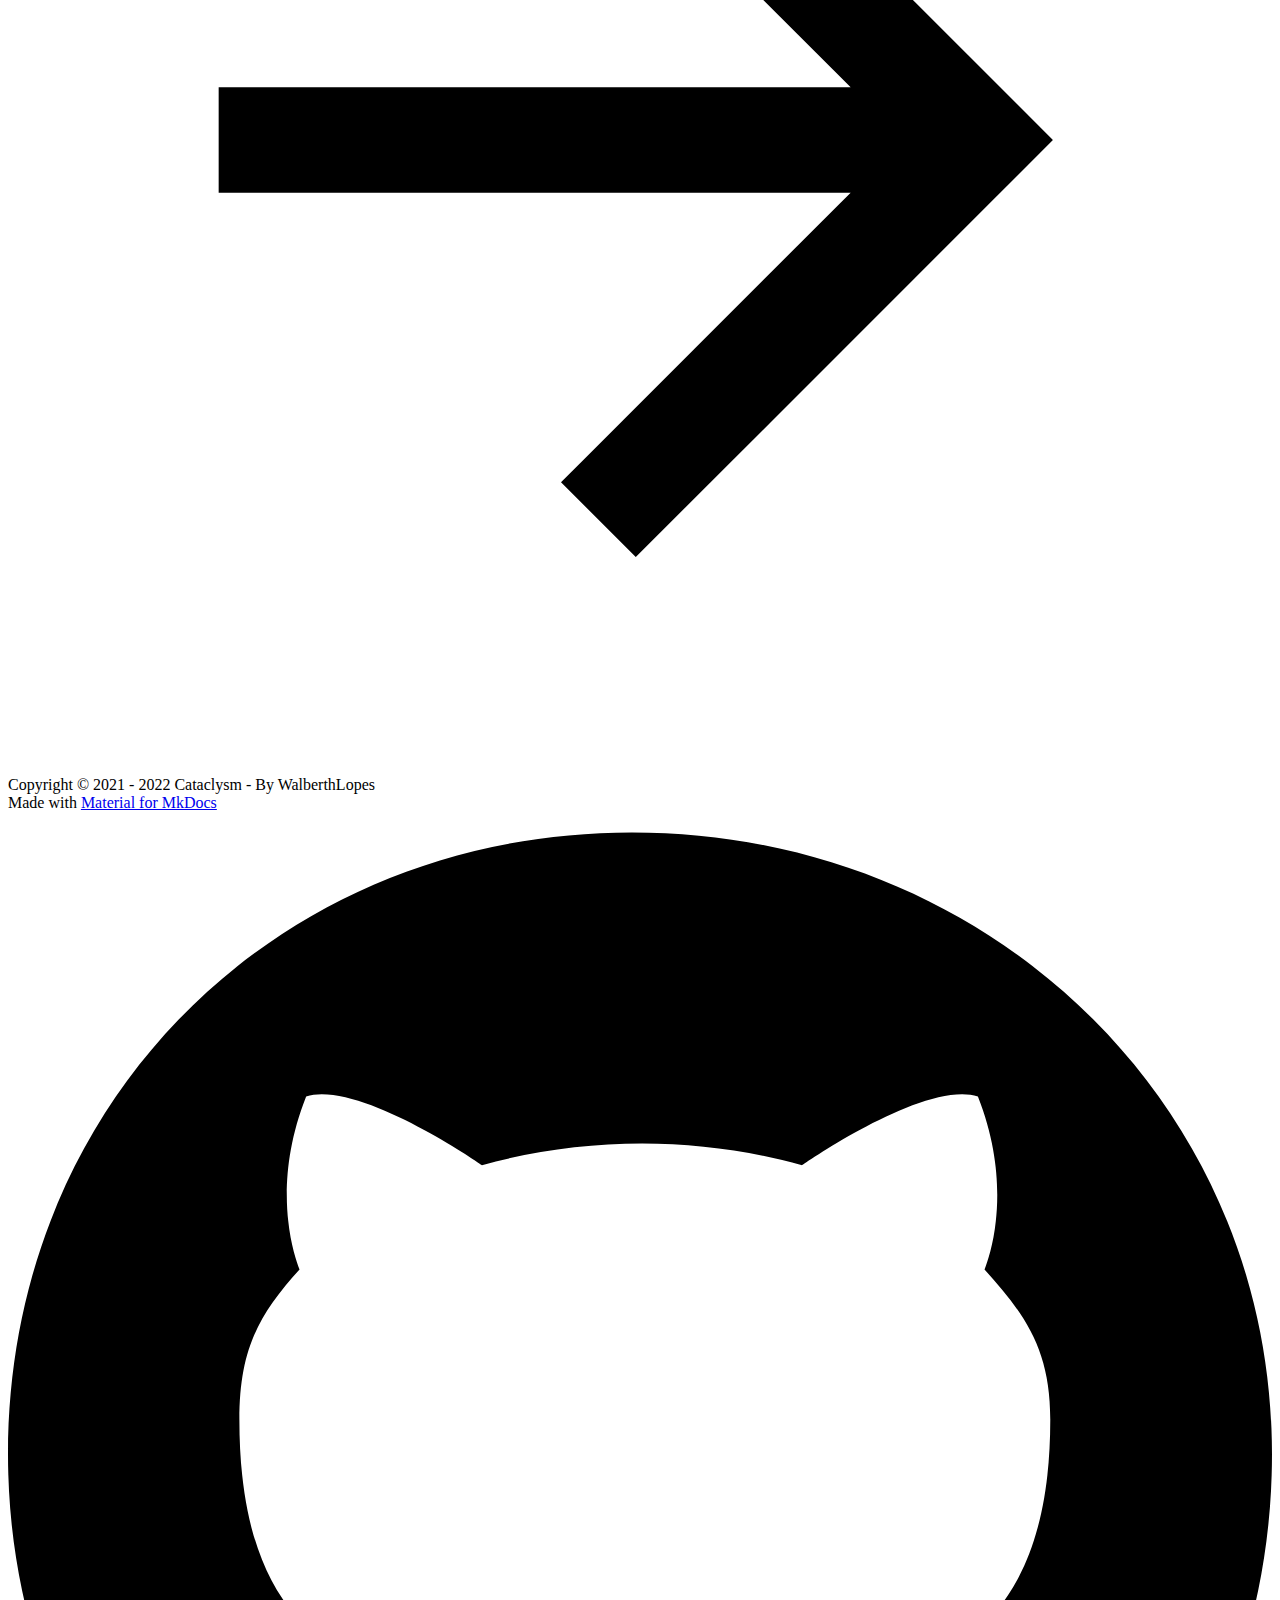
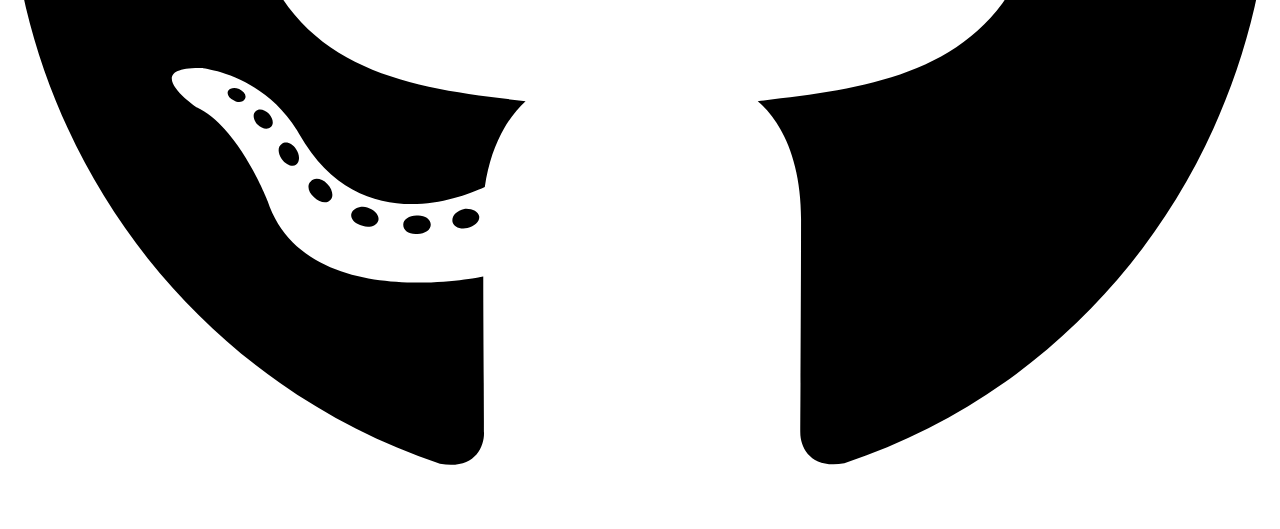
==== commit ef340a07: "página de updates" ====
--- a/site/index.html
+++ b/site/index.html
@@ -8,8 +8,6 @@
       
       
       
-        <link rel="canonical" href="https://cataclysm.com.br/">
-      
       <link rel="icon" href="server-icon.png">
       <meta name="generator" content="mkdocs-1.2.3, mkdocs-material-8.2.4">
     
@@ -36,8 +34,8 @@
         
         
         <link rel="preconnect" href="https://fonts.gstatic.com" crossorigin>
-        <link rel="stylesheet" href="https://fonts.googleapis.com/css?family=Syne+Mono:300,300i,400,400i,700,700i%7CRoboto+Mono:400,400i,700,700i&display=fallback">
-        <style>:root{--md-text-font:"Syne Mono";--md-code-font:"Roboto Mono"}</style>
+        <link rel="stylesheet" href="https://fonts.googleapis.com/css?family=Kanit:300,300i,400,400i,700,700i%7CRoboto+Mono:400,400i,700,700i&display=fallback">
+        <style>:root{--md-text-font:"Kanit";--md-code-font:"Roboto Mono"}</style>
       
     
     
@@ -182,6 +180,30 @@
 
 
   <li class="md-tabs__item">
+    <a href="tutoriais/" class="md-tabs__link">
+      Tutoriais
+    </a>
+  </li>
+
+      
+        
+  
+  
+
+
+  <li class="md-tabs__item">
+    <a href="updates/" class="md-tabs__link">
+      Updates
+    </a>
+  </li>
+
+      
+        
+  
+  
+
+
+  <li class="md-tabs__item">
     <a href="loja/" class="md-tabs__link">
       Loja
     </a>
@@ -260,6 +282,36 @@
     <li class="md-nav__item">
       <a href="regras/" class="md-nav__link">
         Regras
+      </a>
+    </li>
+  
+
+    
+      
+      
+      
+
+  
+  
+  
+    <li class="md-nav__item">
+      <a href="tutoriais/" class="md-nav__link">
+        Tutoriais
+      </a>
+    </li>
+  
+
+    
+      
+      
+      
+
+  
+  
+  
+    <li class="md-nav__item">
+      <a href="updates/" class="md-nav__link">
+        Updates
       </a>
     </li>
   
@@ -331,7 +383,6 @@
 <p>Possuímos diversos sistemas para levar o modo sobrevivência padrão a outro nível.
 Contamos com McMMO, Jobs, Ecomonia balanceada, Eventos diários, Equipe de suporte
 sempre ativa, RankUP e muito, muito mais!</p>
-<p>teste</p>
 
               
             </article>
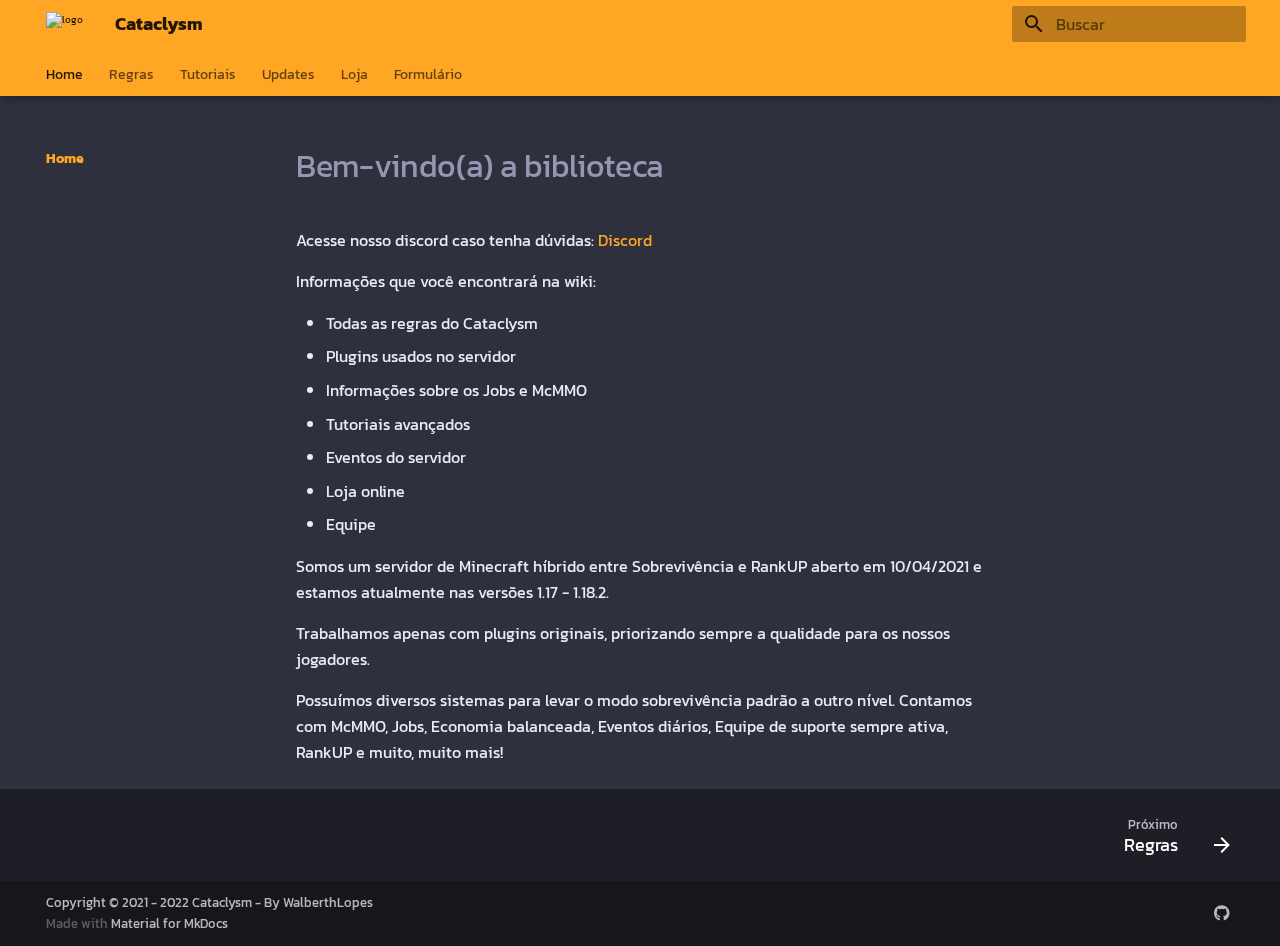
==== commit c5d4f7e9: "FormStaff" ====
--- a/site/index.html
+++ b/site/index.html
@@ -17,10 +17,10 @@
       
     
     
-      <link rel="stylesheet" href="assets/stylesheets/main.2d9f7617.min.css">
-      
-        
-        <link rel="stylesheet" href="assets/stylesheets/palette.e6a45f82.min.css">
+      <link rel="stylesheet" href="assets/stylesheets/main.css">
+      
+        
+        <link rel="stylesheet" href="assets/stylesheets/palette.css">
         
           
           
@@ -210,6 +210,18 @@
   </li>
 
       
+        
+  
+  
+
+
+  <li class="md-tabs__item">
+    <a href="form/" class="md-tabs__link">
+      Formulário
+    </a>
+  </li>
+
+      
     </ul>
   </div>
 </nav>
@@ -327,6 +339,21 @@
     <li class="md-nav__item">
       <a href="loja/" class="md-nav__link">
         Loja
+      </a>
+    </li>
+  
+
+    
+      
+      
+      
+
+  
+  
+  
+    <li class="md-nav__item">
+      <a href="form/" class="md-nav__link">
+        Formulário
       </a>
     </li>
   
@@ -381,7 +408,7 @@
 <p>Trabalhamos apenas com plugins originais, priorizando sempre a qualidade
 para os nossos jogadores.</p>
 <p>Possuímos diversos sistemas para levar o modo sobrevivência padrão a outro nível.
-Contamos com McMMO, Jobs, Ecomonia balanceada, Eventos diários, Equipe de suporte
+Contamos com McMMO, Jobs, Economia balanceada, Eventos diários, Equipe de suporte
 sempre ativa, RankUP e muito, muito mais!</p>
 
               
@@ -447,10 +474,10 @@
     <div class="md-dialog" data-md-component="dialog">
       <div class="md-dialog__inner md-typeset"></div>
     </div>
-    <script id="__config" type="application/json">{"base": ".", "features": ["navigation.tabs", "navigation.tabs.sticky"], "translations": {"clipboard.copy": "Copiar para \u00e1rea de Transfer\u00eancia", "clipboard.copied": "Copiado para \u00e1rea de Transfer\u00eancia", "search.config.lang": "pt", "search.config.pipeline": "trimmer, stopWordFilter", "search.config.separator": "[\\s\\-]+", "search.placeholder": "Buscar", "search.result.placeholder": "Digite para iniciar a busca", "search.result.none": "Nenhum documento encontrado", "search.result.one": "1 documento encontrado", "search.result.other": "# documentos encontrados", "search.result.more.one": "1 more on this page", "search.result.more.other": "# more on this page", "search.result.term.missing": "Perdido", "select.version.title": "Selecione a vers\u00e3o"}, "search": "assets/javascripts/workers/search.bd0b6b67.min.js"}</script>
-    
-    
-      <script src="assets/javascripts/bundle.5413a266.min.js"></script>
+    <script id="__config" type="application/json">{"base": ".", "features": ["navigation.tabs", "navigation.tabs.sticky"], "translations": {"clipboard.copy": "Copiar para \u00e1rea de Transfer\u00eancia", "clipboard.copied": "Copiado para \u00e1rea de Transfer\u00eancia", "search.config.lang": "pt", "search.config.pipeline": "trimmer, stopWordFilter", "search.config.separator": "[\\s\\-]+", "search.placeholder": "Buscar", "search.result.placeholder": "Digite para iniciar a busca", "search.result.none": "Nenhum documento encontrado", "search.result.one": "1 documento encontrado", "search.result.other": "# documentos encontrados", "search.result.more.one": "1 more on this page", "search.result.more.other": "# more on this page", "search.result.term.missing": "Perdido", "select.version.title": "Selecione a vers\u00e3o"}, "search": "assets/javascripts/workers/search.js"}</script>
+    
+    
+      <script src="assets/javascripts/bundle.js"></script>
       
     
   </body>
--- a/site/assets/stylesheets/main.css
+++ b/site/assets/stylesheets/main.css
@@ -0,0 +1,5726 @@
+@charset "UTF-8";
+html {
+  box-sizing: border-box;
+  -webkit-text-size-adjust: none;
+     -moz-text-size-adjust: none;
+      -ms-text-size-adjust: none;
+          text-size-adjust: none;
+}
+
+*,
+*::before,
+*::after {
+  box-sizing: inherit;
+}
+@media (prefers-reduced-motion) {
+  *,
+*::before,
+*::after {
+    transition: none !important;
+  }
+}
+
+body {
+  margin: 0;
+}
+
+a,
+button,
+label,
+input {
+  -webkit-tap-highlight-color: transparent;
+}
+
+a {
+  color: inherit;
+  text-decoration: none;
+}
+
+hr {
+  display: block;
+  box-sizing: content-box;
+  height: 0.05rem;
+  padding: 0;
+  overflow: visible;
+  border: 0;
+}
+
+small {
+  font-size: 80%;
+}
+
+sub,
+sup {
+  line-height: 1em;
+}
+
+img {
+  border-style: none;
+}
+
+table {
+  border-collapse: separate;
+  border-spacing: 0;
+}
+
+td,
+th {
+  font-weight: 400;
+  vertical-align: top;
+}
+
+button {
+  margin: 0;
+  padding: 0;
+  font-size: inherit;
+  font-family: inherit;
+  background: transparent;
+  border: 0;
+}
+
+input {
+  border: 0;
+  outline: none;
+}
+
+:root {
+  --md-default-fg-color: hsla(0, 0%, 0%, 0.87);
+  --md-default-fg-color--light: hsla(0, 0%, 0%, 0.54);
+  --md-default-fg-color--lighter: hsla(0, 0%, 0%, 0.32);
+  --md-default-fg-color--lightest: hsla(0, 0%, 0%, 0.07);
+  --md-default-bg-color: hsla(0, 0%, 100%, 1);
+  --md-default-bg-color--light: hsla(0, 0%, 100%, 0.7);
+  --md-default-bg-color--lighter: hsla(0, 0%, 100%, 0.3);
+  --md-default-bg-color--lightest: hsla(0, 0%, 100%, 0.12);
+  --md-primary-fg-color: hsla(231, 48%, 48%, 1);
+  --md-primary-fg-color--light: hsla(231, 44%, 56%, 1);
+  --md-primary-fg-color--dark: hsla(232, 54%, 41%, 1);
+  --md-primary-bg-color: hsla(0, 0%, 100%, 1);
+  --md-primary-bg-color--light: hsla(0, 0%, 100%, 0.7);
+  --md-accent-fg-color: hsla(231, 99%, 66%, 1);
+  --md-accent-fg-color--transparent: hsla(231, 99%, 66%, 0.1);
+  --md-accent-bg-color: hsla(0, 0%, 100%, 1);
+  --md-accent-bg-color--light: hsla(0, 0%, 100%, 0.7);
+  --md-shadow-z1:
+    0 0.2rem 0.5rem hsla(0, 0%, 0%, 0.05),
+    0 0 0.05rem hsla(0, 0%, 0%, 0.1);
+  --md-shadow-z2:
+    0 0.2rem 0.5rem hsla(0, 0%, 0%, 0.1),
+    0 0 0.05rem hsla(0, 0%, 0%, 0.25);
+  --md-shadow-z3:
+    0 0.2rem 0.5rem hsla(0, 0%, 0%, 0.2),
+    0 0 0.05rem hsla(0, 0%, 0%, 0.35);
+}
+:root > * {
+  --md-code-fg-color: hsla(200, 18%, 26%, 1);
+  --md-code-bg-color: hsla(0, 0%, 96%, 1);
+  --md-code-hl-color: hsla(60, 100%, 50%, 0.5);
+  --md-code-hl-number-color: hsla(0, 67%, 50%, 1);
+  --md-code-hl-special-color: hsla(340, 83%, 47%, 1);
+  --md-code-hl-function-color: hsla(291, 45%, 50%, 1);
+  --md-code-hl-constant-color: hsla(250, 63%, 60%, 1);
+  --md-code-hl-keyword-color: hsla(219, 54%, 51%, 1);
+  --md-code-hl-string-color: hsla(150, 63%, 30%, 1);
+  --md-code-hl-name-color: var(--md-code-fg-color);
+  --md-code-hl-operator-color: var(--md-default-fg-color--light);
+  --md-code-hl-punctuation-color: var(--md-default-fg-color--light);
+  --md-code-hl-comment-color: var(--md-default-fg-color--light);
+  --md-code-hl-generic-color: var(--md-default-fg-color--light);
+  --md-code-hl-variable-color: var(--md-default-fg-color--light);
+  --md-typeset-color: var(--md-default-fg-color);
+  --md-typeset-a-color: var(--md-primary-fg-color);
+  --md-typeset-mark-color: hsla(60, 100%, 50%, 0.5);
+  --md-typeset-del-color: hsla(6, 90%, 60%, 0.15);
+  --md-typeset-ins-color: hsla(150, 90%, 44%, 0.15);
+  --md-typeset-kbd-color: hsla(0, 0%, 98%, 1);
+  --md-typeset-kbd-accent-color: hsla(0, 100%, 100%, 1);
+  --md-typeset-kbd-border-color: hsla(0, 0%, 72%, 1);
+  --md-typeset-table-color: hsla(0, 0%, 0%, 0.12);
+  --md-admonition-fg-color: var(--md-default-fg-color);
+  --md-admonition-bg-color: var(--md-default-bg-color);
+  --md-footer-fg-color: hsla(0, 0%, 100%, 1);
+  --md-footer-fg-color--light: hsla(0, 0%, 100%, 0.7);
+  --md-footer-fg-color--lighter: hsla(0, 0%, 100%, 0.3);
+  --md-footer-bg-color: hsla(0, 0%, 0%, 0.87);
+  --md-footer-bg-color--dark: hsla(0, 0%, 0%, 0.32);
+}
+
+.md-icon svg {
+  display: block;
+  width: 1.2rem;
+  height: 1.2rem;
+  fill: currentcolor;
+}
+
+body {
+  -webkit-font-smoothing: antialiased;
+  -moz-osx-font-smoothing: grayscale;
+  --md-text-font-family:
+    var(--md-text-font, _),
+    -apple-system, BlinkMacSystemFont, Helvetica, Arial, sans-serif;
+  --md-code-font-family:
+    var(--md-code-font, _),
+    SFMono-Regular, Consolas, Menlo, monospace;
+}
+
+body,
+input {
+  color: var(--md-typeset-color);
+  font-feature-settings: "kern", "liga";
+  font-family: var(--md-text-font-family);
+}
+
+code,
+pre,
+kbd {
+  color: var(--md-typeset-color);
+  font-feature-settings: "kern";
+  font-family: var(--md-code-font-family);
+}
+
+:root {
+  --md-typeset-table-sort-icon: url("data:image/svg+xml;charset=utf-8,<svg xmlns='http://www.w3.org/2000/svg' viewBox='0 0 24 24'><path d='m18 21-4-4h3V7h-3l4-4 4 4h-3v10h3M2 19v-2h10v2M2 13v-2h7v2M2 7V5h4v2H2z'/></svg>");
+  --md-typeset-table-sort-icon--asc: url("data:image/svg+xml;charset=utf-8,<svg xmlns='http://www.w3.org/2000/svg' viewBox='0 0 24 24'><path d='M19 17h3l-4 4-4-4h3V3h2M2 17h10v2H2M6 5v2H2V5m0 6h7v2H2v-2z'/></svg>");
+  --md-typeset-table-sort-icon--desc: url("data:image/svg+xml;charset=utf-8,<svg xmlns='http://www.w3.org/2000/svg' viewBox='0 0 24 24'><path d='M19 7h3l-4-4-4 4h3v14h2M2 17h10v2H2M6 5v2H2V5m0 6h7v2H2v-2z'/></svg>");
+}
+
+.md-typeset {
+  font-size: 0.8rem;
+  line-height: 1.6;
+  -webkit-print-color-adjust: exact;
+          color-adjust: exact;
+}
+@media print {
+  .md-typeset {
+    font-size: 0.68rem;
+  }
+}
+.md-typeset ul,
+.md-typeset ol,
+.md-typeset dl,
+.md-typeset figure,
+.md-typeset blockquote,
+.md-typeset pre {
+  margin-top: 1em;
+  margin-bottom: 1em;
+}
+.md-typeset h1 {
+  margin: 0 0 1.25em;
+  color: var(--md-default-fg-color--light);
+  font-weight: 300;
+  font-size: 2em;
+  line-height: 1.3;
+  letter-spacing: -0.01em;
+}
+.md-typeset h2 {
+  margin: 1.6em 0 0.64em;
+  font-weight: 300;
+  font-size: 1.5625em;
+  line-height: 1.4;
+  letter-spacing: -0.01em;
+}
+.md-typeset h3 {
+  margin: 1.6em 0 0.8em;
+  font-weight: 400;
+  font-size: 1.25em;
+  line-height: 1.5;
+  letter-spacing: -0.01em;
+}
+.md-typeset h2 + h3 {
+  margin-top: 0.8em;
+}
+.md-typeset h4 {
+  margin: 1em 0;
+  font-weight: 700;
+  letter-spacing: -0.01em;
+}
+.md-typeset h5,
+.md-typeset h6 {
+  margin: 1.25em 0;
+  color: var(--md-default-fg-color--light);
+  font-weight: 700;
+  font-size: 0.8em;
+  letter-spacing: -0.01em;
+}
+.md-typeset h5 {
+  text-transform: uppercase;
+}
+.md-typeset hr {
+  display: flow-root;
+  margin: 1.5em 0;
+  border-bottom: 0.05rem solid var(--md-default-fg-color--lightest);
+}
+.md-typeset a {
+  color: var(--md-typeset-a-color);
+  word-break: break-word;
+}
+.md-typeset a, .md-typeset a::before {
+  transition: color 125ms;
+}
+.md-typeset a:focus, .md-typeset a:hover {
+  color: var(--md-accent-fg-color);
+}
+.md-typeset a.focus-visible {
+  outline-color: var(--md-accent-fg-color);
+  outline-offset: 0.2rem;
+}
+.md-typeset code,
+.md-typeset pre,
+.md-typeset kbd {
+  color: var(--md-code-fg-color);
+  direction: ltr;
+}
+@media print {
+  .md-typeset code,
+.md-typeset pre,
+.md-typeset kbd {
+    white-space: pre-wrap;
+  }
+}
+.md-typeset code {
+  padding: 0 0.2941176471em;
+  font-size: 0.85em;
+  word-break: break-word;
+  background-color: var(--md-code-bg-color);
+  border-radius: 0.1rem;
+  -webkit-box-decoration-break: clone;
+          box-decoration-break: clone;
+}
+.md-typeset code:not(.focus-visible) {
+  outline: none;
+  -webkit-tap-highlight-color: transparent;
+}
+.md-typeset a code {
+  color: currentcolor;
+}
+.md-typeset pre {
+  position: relative;
+  display: flow-root;
+  line-height: 1.4;
+}
+.md-typeset pre > code {
+  display: block;
+  margin: 0;
+  padding: 0.7720588235em 1.1764705882em;
+  overflow: auto;
+  word-break: normal;
+  outline-color: var(--md-accent-fg-color);
+  box-shadow: none;
+  -webkit-box-decoration-break: slice;
+          box-decoration-break: slice;
+  touch-action: auto;
+  scrollbar-width: thin;
+  scrollbar-color: var(--md-default-fg-color--lighter) transparent;
+}
+.md-typeset pre > code:hover {
+  scrollbar-color: var(--md-accent-fg-color) transparent;
+}
+.md-typeset pre > code::-webkit-scrollbar {
+  width: 0.2rem;
+  height: 0.2rem;
+}
+.md-typeset pre > code::-webkit-scrollbar-thumb {
+  background-color: var(--md-default-fg-color--lighter);
+}
+.md-typeset pre > code::-webkit-scrollbar-thumb:hover {
+  background-color: var(--md-accent-fg-color);
+}
+.md-typeset kbd {
+  display: inline-block;
+  padding: 0 0.6666666667em;
+  color: var(--md-default-fg-color);
+  font-size: 0.75em;
+  vertical-align: text-top;
+  word-break: break-word;
+  background-color: var(--md-typeset-kbd-color);
+  border-radius: 0.1rem;
+  box-shadow: 0 0.1rem 0 0.05rem var(--md-typeset-kbd-border-color), 0 0.1rem 0 var(--md-typeset-kbd-border-color), 0 -0.1rem 0.2rem var(--md-typeset-kbd-accent-color) inset;
+}
+.md-typeset mark {
+  color: inherit;
+  word-break: break-word;
+  background-color: var(--md-typeset-mark-color);
+  -webkit-box-decoration-break: clone;
+          box-decoration-break: clone;
+}
+.md-typeset abbr {
+  text-decoration: none;
+  border-bottom: 0.05rem dotted var(--md-default-fg-color--light);
+  cursor: help;
+}
+@media (hover: none) {
+  .md-typeset abbr {
+    position: relative;
+  }
+  [dir="ltr"] .md-typeset abbr[title]:-webkit-any(:focus, :hover)::after{
+    left: 0;
+  }
+  [dir="rtl"] .md-typeset abbr[title]:-webkit-any(:focus, :hover)::after{
+    right: 0;
+  }
+  .md-typeset abbr[title]:-webkit-any(:focus, :hover)::after {
+    position: absolute;
+    display: inline-block;
+    width: auto;
+    min-width: -webkit-max-content;
+    min-width: max-content;
+    max-width: 80%;
+    margin-top: 2em;
+    padding: 0.2rem 0.3rem;
+    color: var(--md-default-bg-color);
+    font-size: 0.7rem;
+    background-color: var(--md-default-fg-color);
+    border-radius: 0.1rem;
+    box-shadow: var(--md-shadow-z3);
+    content: attr(title);
+  }
+  [dir="ltr"] .md-typeset abbr[title]:-moz-any(:focus, :hover)::after{
+    left: 0;
+  }
+  [dir="rtl"] .md-typeset abbr[title]:-moz-any(:focus, :hover)::after{
+    right: 0;
+  }
+  .md-typeset abbr[title]:-moz-any(:focus, :hover)::after {
+    position: absolute;
+    display: inline-block;
+    width: auto;
+    min-width: -moz-max-content;
+    min-width: max-content;
+    max-width: 80%;
+    margin-top: 2em;
+    padding: 0.2rem 0.3rem;
+    color: var(--md-default-bg-color);
+    font-size: 0.7rem;
+    background-color: var(--md-default-fg-color);
+    border-radius: 0.1rem;
+    box-shadow: var(--md-shadow-z3);
+    content: attr(title);
+  }
+  [dir="ltr"] .md-typeset abbr[title]:-webkit-any(:focus, :hover)::after{
+    left: 0;
+  }
+  [dir="ltr"] .md-typeset abbr[title]:-moz-any(:focus, :hover)::after{
+    left: 0;
+  }
+  [dir="ltr"] .md-typeset abbr[title]:is(:focus, :hover)::after{
+    left: 0;
+  }
+  [dir="rtl"] .md-typeset abbr[title]:-webkit-any(:focus, :hover)::after{
+    right: 0;
+  }
+  [dir="rtl"] .md-typeset abbr[title]:-moz-any(:focus, :hover)::after{
+    right: 0;
+  }
+  [dir="rtl"] .md-typeset abbr[title]:is(:focus, :hover)::after{
+    right: 0;
+  }
+  .md-typeset abbr[title]:is(:focus, :hover)::after {
+    position: absolute;
+    display: inline-block;
+    width: auto;
+    min-width: -webkit-max-content;
+    min-width: -moz-max-content;
+    min-width: max-content;
+    max-width: 80%;
+    margin-top: 2em;
+    padding: 0.2rem 0.3rem;
+    color: var(--md-default-bg-color);
+    font-size: 0.7rem;
+    background-color: var(--md-default-fg-color);
+    border-radius: 0.1rem;
+    box-shadow: var(--md-shadow-z3);
+    content: attr(title);
+  }
+}
+.md-typeset small {
+  opacity: 0.75;
+}
+[dir="ltr"] .md-typeset sup,[dir="ltr"] 
+.md-typeset sub{
+  margin-left: 0.078125em;
+}
+[dir="rtl"] .md-typeset sup,[dir="rtl"] 
+.md-typeset sub{
+  margin-right: 0.078125em;
+}
+[dir="ltr"] .md-typeset blockquote{
+  padding-left: 0.6rem;
+}
+[dir="rtl"] .md-typeset blockquote{
+  padding-right: 0.6rem;
+}
+[dir="ltr"] .md-typeset blockquote{
+  border-left: 0.2rem solid var(--md-default-fg-color--lighter);
+}
+[dir="rtl"] .md-typeset blockquote{
+  border-right: 0.2rem solid var(--md-default-fg-color--lighter);
+}
+.md-typeset blockquote {
+  margin-left: 0;
+  margin-right: 0;
+  color: var(--md-default-fg-color--light);
+}
+.md-typeset ul {
+  list-style-type: disc;
+}
+[dir="ltr"] .md-typeset ul,[dir="ltr"] 
+.md-typeset ol{
+  margin-left: 0.625em;
+}
+[dir="rtl"] .md-typeset ul,[dir="rtl"] 
+.md-typeset ol{
+  margin-right: 0.625em;
+}
+.md-typeset ul,
+.md-typeset ol {
+  padding: 0;
+}
+.md-typeset ul:not([hidden]),
+.md-typeset ol:not([hidden]) {
+  display: flow-root;
+}
+.md-typeset ul ol,
+.md-typeset ol ol {
+  list-style-type: lower-alpha;
+}
+.md-typeset ul ol ol,
+.md-typeset ol ol ol {
+  list-style-type: lower-roman;
+}
+[dir="ltr"] .md-typeset ul li,[dir="ltr"] 
+.md-typeset ol li{
+  margin-left: 1.25em;
+}
+[dir="rtl"] .md-typeset ul li,[dir="rtl"] 
+.md-typeset ol li{
+  margin-right: 1.25em;
+}
+.md-typeset ul li,
+.md-typeset ol li {
+  margin-bottom: 0.5em;
+}
+.md-typeset ul li p,
+.md-typeset ul li blockquote,
+.md-typeset ol li p,
+.md-typeset ol li blockquote {
+  margin: 0.5em 0;
+}
+.md-typeset ul li:last-child,
+.md-typeset ol li:last-child {
+  margin-bottom: 0;
+}
+[dir="ltr"] .md-typeset ul li :-webkit-any(ul, ol),[dir="ltr"]  .md-typeset ol li :-webkit-any(ul, ol){
+  margin-left: 0.625em;
+}
+[dir="rtl"] .md-typeset ul li :-webkit-any(ul, ol),[dir="rtl"]  .md-typeset ol li :-webkit-any(ul, ol){
+  margin-right: 0.625em;
+}
+.md-typeset ul li :-webkit-any(ul, ol), .md-typeset ol li :-webkit-any(ul, ol) {
+  margin-top: 0.5em;
+  margin-bottom: 0.5em;
+}
+[dir="ltr"] .md-typeset ul li :-moz-any(ul, ol),[dir="ltr"]  .md-typeset ol li :-moz-any(ul, ol){
+  margin-left: 0.625em;
+}
+[dir="rtl"] .md-typeset ul li :-moz-any(ul, ol),[dir="rtl"]  .md-typeset ol li :-moz-any(ul, ol){
+  margin-right: 0.625em;
+}
+.md-typeset ul li :-moz-any(ul, ol), .md-typeset ol li :-moz-any(ul, ol) {
+  margin-top: 0.5em;
+  margin-bottom: 0.5em;
+}
+[dir="ltr"] .md-typeset ul li :-webkit-any(ul, ol),[dir="ltr"]  .md-typeset ol li :-webkit-any(ul, ol){
+  margin-left: 0.625em;
+}
+[dir="ltr"] .md-typeset ul li :-moz-any(ul, ol),[dir="ltr"]  .md-typeset ol li :-moz-any(ul, ol){
+  margin-left: 0.625em;
+}
+[dir="ltr"] .md-typeset ul li :is(ul, ol),[dir="ltr"]  .md-typeset ol li :is(ul, ol){
+  margin-left: 0.625em;
+}
+[dir="rtl"] .md-typeset ul li :-webkit-any(ul, ol),[dir="rtl"]  .md-typeset ol li :-webkit-any(ul, ol){
+  margin-right: 0.625em;
+}
+[dir="rtl"] .md-typeset ul li :-moz-any(ul, ol),[dir="rtl"]  .md-typeset ol li :-moz-any(ul, ol){
+  margin-right: 0.625em;
+}
+[dir="rtl"] .md-typeset ul li :is(ul, ol),[dir="rtl"]  .md-typeset ol li :is(ul, ol){
+  margin-right: 0.625em;
+}
+.md-typeset ul li :is(ul, ol),
+.md-typeset ol li :is(ul, ol) {
+  margin-top: 0.5em;
+  margin-bottom: 0.5em;
+}
+[dir="ltr"] .md-typeset dd{
+  margin-left: 1.875em;
+}
+[dir="rtl"] .md-typeset dd{
+  margin-right: 1.875em;
+}
+.md-typeset dd {
+  margin-top: 1em;
+  margin-bottom: 1.5em;
+}
+.md-typeset img,
+.md-typeset svg {
+  max-width: 100%;
+  height: auto;
+}
+.md-typeset img[align=left],
+.md-typeset svg[align=left] {
+  margin: 1em;
+  margin-left: 0;
+}
+.md-typeset img[align=right],
+.md-typeset svg[align=right] {
+  margin: 1em;
+  margin-right: 0;
+}
+.md-typeset img[align]:only-child,
+.md-typeset svg[align]:only-child {
+  margin-top: 0;
+}
+.md-typeset img[src$="#only-dark"] {
+  display: none;
+}
+.md-typeset figure {
+  display: flow-root;
+  width: -webkit-fit-content;
+  width: -moz-fit-content;
+  width: fit-content;
+  max-width: 100%;
+  margin: 1em auto;
+  text-align: center;
+}
+.md-typeset figure img {
+  display: block;
+}
+.md-typeset figcaption {
+  max-width: 24rem;
+  margin: 1em auto;
+  font-style: italic;
+}
+.md-typeset iframe {
+  max-width: 100%;
+}
+.md-typeset table:not([class]) {
+  display: inline-block;
+  max-width: 100%;
+  overflow: auto;
+  font-size: 0.64rem;
+  background-color: var(--md-default-bg-color);
+  border: 0.05rem solid var(--md-typeset-table-color);
+  border-radius: 0.1rem;
+  touch-action: auto;
+}
+@media print {
+  .md-typeset table:not([class]) {
+    display: table;
+  }
+}
+.md-typeset table:not([class]) + * {
+  margin-top: 1.5em;
+}
+.md-typeset table:not([class]) :-webkit-any(th, td) > *:first-child {
+  margin-top: 0;
+}
+.md-typeset table:not([class]) :-moz-any(th, td) > *:first-child {
+  margin-top: 0;
+}
+.md-typeset table:not([class]) :is(th, td) > *:first-child {
+  margin-top: 0;
+}
+.md-typeset table:not([class]) :-webkit-any(th, td) > *:last-child {
+  margin-bottom: 0;
+}
+.md-typeset table:not([class]) :-moz-any(th, td) > *:last-child {
+  margin-bottom: 0;
+}
+.md-typeset table:not([class]) :is(th, td) > *:last-child {
+  margin-bottom: 0;
+}
+.md-typeset table:not([class]) :-webkit-any(th, td):not([align]) {
+  text-align: left;
+}
+.md-typeset table:not([class]) :-moz-any(th, td):not([align]) {
+  text-align: left;
+}
+.md-typeset table:not([class]) :is(th, td):not([align]) {
+  text-align: left;
+}
+[dir=rtl] .md-typeset table:not([class]) :-webkit-any(th, td):not([align]) {
+  text-align: right;
+}
+[dir=rtl] .md-typeset table:not([class]) :-moz-any(th, td):not([align]) {
+  text-align: right;
+}
+[dir=rtl] .md-typeset table:not([class]) :is(th, td):not([align]) {
+  text-align: right;
+}
+.md-typeset table:not([class]) th {
+  min-width: 5rem;
+  padding: 0.9375em 1.25em;
+  font-weight: 700;
+  vertical-align: top;
+}
+.md-typeset table:not([class]) th a {
+  color: inherit;
+}
+.md-typeset table:not([class]) td {
+  padding: 0.9375em 1.25em;
+  vertical-align: top;
+  border-top: 0.05rem solid var(--md-typeset-table-color);
+}
+.md-typeset table:not([class]) tbody tr {
+  transition: background-color 125ms;
+}
+.md-typeset table:not([class]) tbody tr:hover {
+  background-color: rgba(0, 0, 0, 0.035);
+  box-shadow: 0 0.05rem 0 var(--md-default-bg-color) inset;
+}
+.md-typeset table:not([class]) a {
+  word-break: normal;
+}
+.md-typeset table th[role=columnheader] {
+  cursor: pointer;
+}
+[dir="ltr"] .md-typeset table th[role=columnheader]::after{
+  margin-left: 0.5em;
+}
+[dir="rtl"] .md-typeset table th[role=columnheader]::after{
+  margin-right: 0.5em;
+}
+.md-typeset table th[role=columnheader]::after {
+  display: inline-block;
+  width: 1.2em;
+  height: 1.2em;
+  vertical-align: text-bottom;
+  -webkit-mask-image: var(--md-typeset-table-sort-icon);
+          mask-image: var(--md-typeset-table-sort-icon);
+  -webkit-mask-repeat: no-repeat;
+          mask-repeat: no-repeat;
+  -webkit-mask-size: contain;
+          mask-size: contain;
+  transition: background-color 125ms;
+  content: "";
+}
+.md-typeset table th[role=columnheader]:hover::after {
+  background-color: var(--md-default-fg-color--lighter);
+}
+.md-typeset table th[role=columnheader][aria-sort=ascending]::after {
+  background-color: var(--md-default-fg-color--light);
+  -webkit-mask-image: var(--md-typeset-table-sort-icon--asc);
+          mask-image: var(--md-typeset-table-sort-icon--asc);
+}
+.md-typeset table th[role=columnheader][aria-sort=descending]::after {
+  background-color: var(--md-default-fg-color--light);
+  -webkit-mask-image: var(--md-typeset-table-sort-icon--desc);
+          mask-image: var(--md-typeset-table-sort-icon--desc);
+}
+.md-typeset__scrollwrap {
+  margin: 1em -0.8rem;
+  overflow-x: auto;
+  touch-action: auto;
+}
+.md-typeset__table {
+  display: inline-block;
+  margin-bottom: 0.5em;
+  padding: 0 0.8rem;
+}
+@media print {
+  .md-typeset__table {
+    display: block;
+  }
+}
+html .md-typeset__table table {
+  display: table;
+  width: 100%;
+  margin: 0;
+  overflow: hidden;
+}
+
+@media screen and (max-width: 44.9375em) {
+  .md-content__inner > pre {
+    margin: 1em -0.8rem;
+  }
+  .md-content__inner > pre code {
+    border-radius: 0;
+  }
+}
+.md-banner {
+  overflow: auto;
+  color: var(--md-footer-fg-color);
+  background-color: var(--md-footer-bg-color);
+}
+@media print {
+  .md-banner {
+    display: none;
+  }
+}
+.md-banner--warning {
+  color: var(--md-default-fg-color);
+  background: var(--md-typeset-mark-color);
+}
+.md-banner__inner {
+  margin: 0.6rem auto;
+  padding: 0 0.8rem;
+  font-size: 0.7rem;
+}
+
+html {
+  height: 100%;
+  overflow-x: hidden;
+  font-size: 125%;
+}
+@media screen and (min-width: 100em) {
+  html {
+    font-size: 137.5%;
+  }
+}
+@media screen and (min-width: 125em) {
+  html {
+    font-size: 150%;
+  }
+}
+
+body {
+  position: relative;
+  display: flex;
+  flex-direction: column;
+  width: 100%;
+  min-height: 100%;
+  font-size: 0.5rem;
+  background-color: var(--md-default-bg-color);
+}
+@media print {
+  body {
+    display: block;
+  }
+}
+@media screen and (max-width: 59.9375em) {
+  body[data-md-state=lock] {
+    position: fixed;
+  }
+}
+
+.md-grid {
+  max-width: 61rem;
+  margin-left: auto;
+  margin-right: auto;
+}
+
+.md-container {
+  display: flex;
+  flex-direction: column;
+  flex-grow: 1;
+}
+@media print {
+  .md-container {
+    display: block;
+  }
+}
+
+.md-main {
+  flex-grow: 1;
+}
+.md-main__inner {
+  display: flex;
+  height: 100%;
+  margin-top: 1.5rem;
+}
+
+.md-ellipsis {
+  overflow: hidden;
+  white-space: nowrap;
+  text-overflow: ellipsis;
+}
+
+.md-toggle {
+  display: none;
+}
+
+.md-option {
+  position: absolute;
+  width: 0;
+  height: 0;
+  opacity: 0;
+}
+.md-option:checked + label:not([hidden]) {
+  display: block;
+}
+.md-option.focus-visible + label {
+  outline-style: auto;
+  outline-color: var(--md-accent-fg-color);
+}
+
+.md-skip {
+  position: fixed;
+  z-index: -1;
+  margin: 0.5rem;
+  padding: 0.3rem 0.5rem;
+  color: var(--md-default-bg-color);
+  font-size: 0.64rem;
+  background-color: var(--md-default-fg-color);
+  border-radius: 0.1rem;
+  outline-color: var(--md-accent-fg-color);
+  transform: translateY(0.4rem);
+  opacity: 0;
+}
+.md-skip:focus {
+  z-index: 10;
+  transform: translateY(0);
+  opacity: 1;
+  transition: transform 250ms cubic-bezier(0.4, 0, 0.2, 1), opacity 175ms 75ms;
+}
+
+@page {
+  margin: 25mm;
+}
+:root {
+  --md-clipboard-icon: url("data:image/svg+xml;charset=utf-8,<svg xmlns='http://www.w3.org/2000/svg' viewBox='0 0 24 24'><path d='M19 21H8V7h11m0-2H8a2 2 0 0 0-2 2v14a2 2 0 0 0 2 2h11a2 2 0 0 0 2-2V7a2 2 0 0 0-2-2m-3-4H4a2 2 0 0 0-2 2v14h2V3h12V1z'/></svg>");
+}
+
+.md-clipboard {
+  position: absolute;
+  top: 0.5em;
+  right: 0.5em;
+  z-index: 1;
+  width: 1.5em;
+  height: 1.5em;
+  color: var(--md-default-fg-color--lightest);
+  border-radius: 0.1rem;
+  outline-color: var(--md-accent-fg-color);
+  outline-offset: 0.1rem;
+  cursor: pointer;
+  transition: color 250ms;
+}
+@media print {
+  .md-clipboard {
+    display: none;
+  }
+}
+.md-clipboard:not(.focus-visible) {
+  outline: none;
+  -webkit-tap-highlight-color: transparent;
+}
+:hover > .md-clipboard {
+  color: var(--md-default-fg-color--light);
+}
+.md-clipboard:-webkit-any(:focus, :hover) {
+  color: var(--md-accent-fg-color);
+}
+.md-clipboard:-moz-any(:focus, :hover) {
+  color: var(--md-accent-fg-color);
+}
+.md-clipboard:is(:focus, :hover) {
+  color: var(--md-accent-fg-color);
+}
+.md-clipboard::after {
+  display: block;
+  width: 1.125em;
+  height: 1.125em;
+  margin: 0 auto;
+  background-color: currentcolor;
+  -webkit-mask-image: var(--md-clipboard-icon);
+          mask-image: var(--md-clipboard-icon);
+  -webkit-mask-repeat: no-repeat;
+          mask-repeat: no-repeat;
+  -webkit-mask-size: contain;
+          mask-size: contain;
+  content: "";
+}
+.md-clipboard--inline {
+  cursor: pointer;
+}
+.md-clipboard--inline code {
+  transition: color 250ms, background-color 250ms;
+}
+.md-clipboard--inline:-webkit-any(:focus, :hover) code {
+  color: var(--md-accent-fg-color);
+  background-color: var(--md-accent-fg-color--transparent);
+}
+.md-clipboard--inline:-moz-any(:focus, :hover) code {
+  color: var(--md-accent-fg-color);
+  background-color: var(--md-accent-fg-color--transparent);
+}
+.md-clipboard--inline:is(:focus, :hover) code {
+  color: var(--md-accent-fg-color);
+  background-color: var(--md-accent-fg-color--transparent);
+}
+
+.md-content {
+  flex-grow: 1;
+  min-width: 0;
+}
+.md-content__inner {
+  margin: 0 0.8rem 1.2rem;
+  padding-top: 0.6rem;
+}
+@media screen and (min-width: 76.25em) {
+  [dir="ltr"] .md-sidebar--primary:not([hidden]) ~ .md-content > .md-content__inner{
+    margin-left: 1.2rem;
+  }
+  [dir="rtl"] .md-sidebar--primary:not([hidden]) ~ .md-content > .md-content__inner{
+    margin-right: 1.2rem;
+  }
+  [dir="ltr"] .md-sidebar--secondary:not([hidden]) ~ .md-content > .md-content__inner{
+    margin-right: 1.2rem;
+  }
+  [dir="rtl"] .md-sidebar--secondary:not([hidden]) ~ .md-content > .md-content__inner{
+    margin-left: 1.2rem;
+  }
+}
+.md-content__inner::before {
+  display: block;
+  height: 0.4rem;
+  content: "";
+}
+.md-content__inner > :last-child {
+  margin-bottom: 0;
+}
+[dir="ltr"] .md-content__button{
+  margin-left: 0.4rem;
+}
+[dir="rtl"] .md-content__button{
+  margin-right: 0.4rem;
+}
+.md-content__button {
+  float: right;
+  margin: 0.4rem 0;
+  padding: 0;
+}
+@media print {
+  .md-content__button {
+    display: none;
+  }
+}
+[dir=rtl] .md-content__button {
+  float: left;
+}
+.md-typeset .md-content__button {
+  color: var(--md-default-fg-color--lighter);
+}
+.md-content__button svg {
+  display: inline;
+  vertical-align: top;
+}
+[dir=rtl] .md-content__button svg {
+  transform: scaleX(-1);
+}
+
+[dir="ltr"] .md-dialog{
+  right: 0.8rem;
+}
+
+[dir="rtl"] .md-dialog{
+  left: 0.8rem;
+}
+
+.md-dialog {
+  position: fixed;
+  bottom: 0.8rem;
+  z-index: 4;
+  min-width: 11.1rem;
+  padding: 0.4rem 0.6rem;
+  background-color: var(--md-default-fg-color);
+  border-radius: 0.1rem;
+  box-shadow: var(--md-shadow-z3);
+  transform: translateY(100%);
+  opacity: 0;
+  transition: transform 0ms 400ms, opacity 400ms;
+  pointer-events: none;
+}
+@media print {
+  .md-dialog {
+    display: none;
+  }
+}
+.md-dialog[data-md-state=open] {
+  transform: translateY(0);
+  opacity: 1;
+  transition: transform 400ms cubic-bezier(0.075, 0.85, 0.175, 1), opacity 400ms;
+  pointer-events: initial;
+}
+.md-dialog__inner {
+  color: var(--md-default-bg-color);
+  font-size: 0.7rem;
+}
+
+.md-footer {
+  color: var(--md-footer-fg-color);
+  background-color: var(--md-footer-bg-color);
+}
+@media print {
+  .md-footer {
+    display: none;
+  }
+}
+.md-footer__inner {
+  display: flex;
+  justify-content: space-between;
+  padding: 0.2rem;
+  overflow: auto;
+}
+.md-footer__link {
+  display: flex;
+  flex-grow: 0.01;
+  padding-top: 1.4rem;
+  padding-bottom: 0.4rem;
+  overflow: hidden;
+  outline-color: var(--md-accent-fg-color);
+  transition: opacity 250ms;
+}
+.md-footer__link:-webkit-any(:focus, :hover) {
+  opacity: 0.7;
+}
+.md-footer__link:-moz-any(:focus, :hover) {
+  opacity: 0.7;
+}
+.md-footer__link:is(:focus, :hover) {
+  opacity: 0.7;
+}
+[dir=rtl] .md-footer__link svg {
+  transform: scaleX(-1);
+}
+@media screen and (max-width: 44.9375em) {
+  .md-footer__link--prev .md-footer__title {
+    display: none;
+  }
+}
+[dir="ltr"] .md-footer__link--next{
+  margin-left: auto;
+}
+[dir="rtl"] .md-footer__link--next{
+  margin-right: auto;
+}
+.md-footer__link--next {
+  text-align: right;
+}
+[dir=rtl] .md-footer__link--next {
+  text-align: left;
+}
+.md-footer__title {
+  position: relative;
+  flex-grow: 1;
+  max-width: calc(100% - 2.4rem);
+  padding: 0 1rem;
+  font-size: 0.9rem;
+  line-height: 2.4rem;
+}
+.md-footer__button {
+  margin: 0.2rem;
+  padding: 0.4rem;
+}
+.md-footer__direction {
+  position: absolute;
+  left: 0;
+  right: 0;
+  margin-top: -1rem;
+  padding: 0 1rem;
+  font-size: 0.64rem;
+  opacity: 0.7;
+}
+
+.md-footer-meta {
+  background-color: var(--md-footer-bg-color--dark);
+}
+.md-footer-meta__inner {
+  display: flex;
+  flex-wrap: wrap;
+  justify-content: space-between;
+  padding: 0.2rem;
+}
+html .md-footer-meta.md-typeset a {
+  color: var(--md-footer-fg-color--light);
+}
+html .md-footer-meta.md-typeset a:-webkit-any(:focus, :hover) {
+  color: var(--md-footer-fg-color);
+}
+html .md-footer-meta.md-typeset a:-moz-any(:focus, :hover) {
+  color: var(--md-footer-fg-color);
+}
+html .md-footer-meta.md-typeset a:is(:focus, :hover) {
+  color: var(--md-footer-fg-color);
+}
+
+.md-copyright {
+  width: 100%;
+  margin: auto 0.6rem;
+  padding: 0.4rem 0;
+  color: var(--md-footer-fg-color--lighter);
+  font-size: 0.64rem;
+}
+@media screen and (min-width: 45em) {
+  .md-copyright {
+    width: auto;
+  }
+}
+.md-copyright__highlight {
+  color: var(--md-footer-fg-color--light);
+}
+
+.md-social {
+  margin: 0 0.4rem;
+  padding: 0.2rem 0 0.6rem;
+}
+@media screen and (min-width: 45em) {
+  .md-social {
+    padding: 0.6rem 0;
+  }
+}
+.md-social__link {
+  display: inline-block;
+  width: 1.6rem;
+  height: 1.6rem;
+  text-align: center;
+}
+.md-social__link::before {
+  line-height: 1.9;
+}
+.md-social__link svg {
+  max-height: 0.8rem;
+  vertical-align: -25%;
+  fill: currentcolor;
+}
+
+.md-typeset .md-button {
+  display: inline-block;
+  padding: 0.625em 2em;
+  color: var(--md-primary-fg-color);
+  font-weight: 700;
+  border: 0.1rem solid currentcolor;
+  border-radius: 0.1rem;
+  cursor: pointer;
+  transition: color 125ms, background-color 125ms, border-color 125ms;
+}
+.md-typeset .md-button--primary {
+  color: var(--md-primary-bg-color);
+  background-color: var(--md-primary-fg-color);
+  border-color: var(--md-primary-fg-color);
+}
+.md-typeset .md-button:-webkit-any(:focus, :hover) {
+  color: var(--md-accent-bg-color);
+  background-color: var(--md-accent-fg-color);
+  border-color: var(--md-accent-fg-color);
+}
+.md-typeset .md-button:-moz-any(:focus, :hover) {
+  color: var(--md-accent-bg-color);
+  background-color: var(--md-accent-fg-color);
+  border-color: var(--md-accent-fg-color);
+}
+.md-typeset .md-button:is(:focus, :hover) {
+  color: var(--md-accent-bg-color);
+  background-color: var(--md-accent-fg-color);
+  border-color: var(--md-accent-fg-color);
+}
+[dir="ltr"] .md-typeset .md-input{
+  border-top-left-radius: 0.1rem;
+}
+[dir="rtl"] .md-typeset .md-input{
+  border-top-right-radius: 0.1rem;
+}
+[dir="ltr"] .md-typeset .md-input{
+  border-top-right-radius: 0.1rem;
+}
+[dir="rtl"] .md-typeset .md-input{
+  border-top-left-radius: 0.1rem;
+}
+.md-typeset .md-input {
+  height: 1.8rem;
+  padding: 0 0.6rem;
+  font-size: 0.8rem;
+  border-bottom: 0.1rem solid var(--md-default-fg-color--lighter);
+  box-shadow: var(--md-shadow-z1);
+  transition: border 250ms, box-shadow 250ms;
+}
+.md-typeset .md-input:-webkit-any(:focus, :hover) {
+  border-bottom-color: var(--md-accent-fg-color);
+  box-shadow: var(--md-shadow-z2);
+}
+.md-typeset .md-input:-moz-any(:focus, :hover) {
+  border-bottom-color: var(--md-accent-fg-color);
+  box-shadow: var(--md-shadow-z2);
+}
+.md-typeset .md-input:is(:focus, :hover) {
+  border-bottom-color: var(--md-accent-fg-color);
+  box-shadow: var(--md-shadow-z2);
+}
+.md-typeset .md-input--stretch {
+  width: 100%;
+}
+
+.md-header {
+  position: -webkit-sticky;
+  position: sticky;
+  top: 0;
+  left: 0;
+  right: 0;
+  z-index: 4;
+  color: var(--md-primary-bg-color);
+  background-color: var(--md-primary-fg-color);
+  box-shadow: 0 0 0.2rem rgba(0, 0, 0, 0), 0 0.2rem 0.4rem rgba(0, 0, 0, 0);
+}
+@media print {
+  .md-header {
+    display: none;
+  }
+}
+.md-header[data-md-state=shadow] {
+  box-shadow: 0 0 0.2rem rgba(0, 0, 0, 0.1), 0 0.2rem 0.4rem rgba(0, 0, 0, 0.2);
+  transition: transform 250ms cubic-bezier(0.1, 0.7, 0.1, 1), box-shadow 250ms;
+}
+.md-header[data-md-state=hidden] {
+  transform: translateY(-100%);
+  transition: transform 250ms cubic-bezier(0.8, 0, 0.6, 1), box-shadow 250ms;
+}
+.md-header__inner {
+  display: flex;
+  align-items: center;
+  padding: 0 0.2rem;
+}
+.md-header__button {
+  position: relative;
+  z-index: 1;
+  margin: 0.2rem;
+  padding: 0.4rem;
+  color: currentcolor;
+  vertical-align: middle;
+  outline-color: var(--md-accent-fg-color);
+  cursor: pointer;
+  transition: opacity 250ms;
+}
+.md-header__button:hover {
+  opacity: 0.7;
+}
+.md-header__button:not([hidden]) {
+  display: inline-block;
+}
+.md-header__button:not(.focus-visible) {
+  outline: none;
+  -webkit-tap-highlight-color: transparent;
+}
+.md-header__button.md-logo {
+  margin: 0.2rem;
+  padding: 0.4rem;
+}
+@media screen and (max-width: 76.1875em) {
+  .md-header__button.md-logo {
+    display: none;
+  }
+}
+.md-header__button.md-logo :-webkit-any(img, svg) {
+  display: block;
+  width: auto;
+  height: 1.2rem;
+  fill: currentcolor;
+}
+.md-header__button.md-logo :-moz-any(img, svg) {
+  display: block;
+  width: auto;
+  height: 1.2rem;
+  fill: currentcolor;
+}
+.md-header__button.md-logo :is(img, svg) {
+  display: block;
+  width: auto;
+  height: 1.2rem;
+  fill: currentcolor;
+}
+@media screen and (min-width: 60em) {
+  .md-header__button[for=__search] {
+    display: none;
+  }
+}
+.no-js .md-header__button[for=__search] {
+  display: none;
+}
+[dir=rtl] .md-header__button[for=__search] svg {
+  transform: scaleX(-1);
+}
+@media screen and (min-width: 76.25em) {
+  .md-header__button[for=__drawer] {
+    display: none;
+  }
+}
+.md-header__topic {
+  position: absolute;
+  display: flex;
+  max-width: 100%;
+  transition: transform 400ms cubic-bezier(0.1, 0.7, 0.1, 1), opacity 150ms;
+}
+.md-header__topic + .md-header__topic {
+  z-index: -1;
+  transform: translateX(1.25rem);
+  opacity: 0;
+  transition: transform 400ms cubic-bezier(1, 0.7, 0.1, 0.1), opacity 150ms;
+  pointer-events: none;
+}
+[dir=rtl] .md-header__topic + .md-header__topic {
+  transform: translateX(-1.25rem);
+}
+.md-header__topic:first-child {
+  font-weight: 700;
+}
+[dir="ltr"] .md-header__title{
+  margin-right: 0.4rem;
+}
+[dir="rtl"] .md-header__title{
+  margin-left: 0.4rem;
+}
+[dir="ltr"] .md-header__title{
+  margin-left: 1rem;
+}
+[dir="rtl"] .md-header__title{
+  margin-right: 1rem;
+}
+.md-header__title {
+  flex-grow: 1;
+  height: 2.4rem;
+  font-size: 0.9rem;
+  line-height: 2.4rem;
+}
+.md-header__title[data-md-state=active] .md-header__topic {
+  z-index: -1;
+  transform: translateX(-1.25rem);
+  opacity: 0;
+  transition: transform 400ms cubic-bezier(1, 0.7, 0.1, 0.1), opacity 150ms;
+  pointer-events: none;
+}
+[dir=rtl] .md-header__title[data-md-state=active] .md-header__topic {
+  transform: translateX(1.25rem);
+}
+.md-header__title[data-md-state=active] .md-header__topic + .md-header__topic {
+  z-index: 0;
+  transform: translateX(0);
+  opacity: 1;
+  transition: transform 400ms cubic-bezier(0.1, 0.7, 0.1, 1), opacity 150ms;
+  pointer-events: initial;
+}
+.md-header__title > .md-header__ellipsis {
+  position: relative;
+  width: 100%;
+  height: 100%;
+}
+.md-header__option {
+  display: flex;
+  flex-shrink: 0;
+  max-width: 100%;
+  white-space: nowrap;
+  transition: max-width 0ms 250ms, opacity 250ms 250ms;
+}
+[data-md-toggle=search]:checked ~ .md-header .md-header__option {
+  max-width: 0;
+  opacity: 0;
+  transition: max-width 0ms, opacity 0ms;
+}
+.md-header__source {
+  display: none;
+}
+@media screen and (min-width: 60em) {
+  [dir="ltr"] .md-header__source{
+    margin-left: 1rem;
+  }
+  [dir="rtl"] .md-header__source{
+    margin-right: 1rem;
+  }
+  .md-header__source {
+    display: block;
+    width: 11.7rem;
+    max-width: 11.7rem;
+  }
+}
+@media screen and (min-width: 76.25em) {
+  [dir="ltr"] .md-header__source{
+    margin-left: 1.4rem;
+  }
+  [dir="rtl"] .md-header__source{
+    margin-right: 1.4rem;
+  }
+}
+
+:root {
+  --md-nav-icon--prev: url("data:image/svg+xml;charset=utf-8,<svg xmlns='http://www.w3.org/2000/svg' viewBox='0 0 24 24'><path d='M20 11v2H8l5.5 5.5-1.42 1.42L4.16 12l7.92-7.92L13.5 5.5 8 11h12z'/></svg>");
+  --md-nav-icon--next: url("data:image/svg+xml;charset=utf-8,<svg xmlns='http://www.w3.org/2000/svg' viewBox='0 0 24 24'><path d='M8.59 16.58 13.17 12 8.59 7.41 10 6l6 6-6 6-1.41-1.42z'/></svg>");
+  --md-toc-icon: url("data:image/svg+xml;charset=utf-8,<svg xmlns='http://www.w3.org/2000/svg' viewBox='0 0 24 24'><path d='M3 9h14V7H3v2m0 4h14v-2H3v2m0 4h14v-2H3v2m16 0h2v-2h-2v2m0-10v2h2V7h-2m0 6h2v-2h-2v2z'/></svg>");
+}
+
+.md-nav {
+  font-size: 0.7rem;
+  line-height: 1.3;
+}
+.md-nav__title {
+  display: block;
+  padding: 0 0.6rem;
+  overflow: hidden;
+  font-weight: 700;
+  text-overflow: ellipsis;
+}
+.md-nav__title .md-nav__button {
+  display: none;
+}
+.md-nav__title .md-nav__button img {
+  width: auto;
+  height: 100%;
+}
+.md-nav__title .md-nav__button.md-logo :-webkit-any(img, svg) {
+  display: block;
+  width: auto;
+  max-width: 100%;
+  height: 2.4rem;
+  object-fit: contain;
+  fill: currentcolor;
+}
+.md-nav__title .md-nav__button.md-logo :-moz-any(img, svg) {
+  display: block;
+  width: auto;
+  max-width: 100%;
+  height: 2.4rem;
+  object-fit: contain;
+  fill: currentcolor;
+}
+.md-nav__title .md-nav__button.md-logo :is(img, svg) {
+  display: block;
+  width: auto;
+  max-width: 100%;
+  height: 2.4rem;
+  object-fit: contain;
+  fill: currentcolor;
+}
+.md-nav__list {
+  margin: 0;
+  padding: 0;
+  list-style: none;
+}
+.md-nav__item {
+  padding: 0 0.6rem;
+}
+[dir="ltr"] .md-nav__item .md-nav__item{
+  padding-right: 0;
+}
+[dir="rtl"] .md-nav__item .md-nav__item{
+  padding-left: 0;
+}
+.md-nav__link {
+  display: flex;
+  align-items: center;
+  justify-content: space-between;
+  margin-top: 0.625em;
+  overflow: hidden;
+  text-overflow: ellipsis;
+  cursor: pointer;
+  transition: color 125ms;
+  scroll-snap-align: start;
+}
+.md-nav__link[data-md-state=blur] {
+  color: var(--md-default-fg-color--light);
+}
+.md-nav__item .md-nav__link--active {
+  color: var(--md-typeset-a-color);
+}
+.md-nav__item .md-nav__link--index [href] {
+  width: 100%;
+}
+.md-nav__link:-webkit-any(:focus, :hover) {
+  color: var(--md-accent-fg-color);
+}
+.md-nav__link:-moz-any(:focus, :hover) {
+  color: var(--md-accent-fg-color);
+}
+.md-nav__link:is(:focus, :hover) {
+  color: var(--md-accent-fg-color);
+}
+.md-nav__link.focus-visible {
+  outline-color: var(--md-accent-fg-color);
+  outline-offset: 0.2rem;
+}
+.md-nav--primary .md-nav__link[for=__toc] {
+  display: none;
+}
+.md-nav--primary .md-nav__link[for=__toc] .md-icon::after {
+  display: block;
+  width: 100%;
+  height: 100%;
+  -webkit-mask-image: var(--md-toc-icon);
+          mask-image: var(--md-toc-icon);
+  background-color: currentcolor;
+}
+.md-nav--primary .md-nav__link[for=__toc] ~ .md-nav {
+  display: none;
+}
+.md-nav__link > * {
+  display: flex;
+  cursor: pointer;
+}
+.md-nav__icon {
+  flex-shrink: 0;
+}
+.md-nav__source {
+  display: none;
+}
+@media screen and (max-width: 76.1875em) {
+  .md-nav--primary, .md-nav--primary .md-nav {
+    position: absolute;
+    top: 0;
+    left: 0;
+    right: 0;
+    z-index: 1;
+    display: flex;
+    flex-direction: column;
+    height: 100%;
+    background-color: var(--md-default-bg-color);
+  }
+  .md-nav--primary :-webkit-any(.md-nav__title, .md-nav__item) {
+    font-size: 0.8rem;
+    line-height: 1.5;
+  }
+  .md-nav--primary :-moz-any(.md-nav__title, .md-nav__item) {
+    font-size: 0.8rem;
+    line-height: 1.5;
+  }
+  .md-nav--primary :is(.md-nav__title, .md-nav__item) {
+    font-size: 0.8rem;
+    line-height: 1.5;
+  }
+  .md-nav--primary .md-nav__title {
+    position: relative;
+    height: 5.6rem;
+    padding: 3rem 0.8rem 0.2rem;
+    color: var(--md-default-fg-color--light);
+    font-weight: 400;
+    line-height: 2.4rem;
+    white-space: nowrap;
+    background-color: var(--md-default-fg-color--lightest);
+    cursor: pointer;
+  }
+  [dir="ltr"] .md-nav--primary .md-nav__title .md-nav__icon{
+    left: 0.4rem;
+  }
+  [dir="rtl"] .md-nav--primary .md-nav__title .md-nav__icon{
+    right: 0.4rem;
+  }
+  .md-nav--primary .md-nav__title .md-nav__icon {
+    position: absolute;
+    top: 0.4rem;
+    display: block;
+    width: 1.2rem;
+    height: 1.2rem;
+    margin: 0.2rem;
+  }
+  .md-nav--primary .md-nav__title .md-nav__icon::after {
+    display: block;
+    width: 100%;
+    height: 100%;
+    background-color: currentcolor;
+    -webkit-mask-image: var(--md-nav-icon--prev);
+            mask-image: var(--md-nav-icon--prev);
+    -webkit-mask-repeat: no-repeat;
+            mask-repeat: no-repeat;
+    -webkit-mask-size: contain;
+            mask-size: contain;
+    content: "";
+  }
+  .md-nav--primary .md-nav__title ~ .md-nav__list {
+    overflow-y: auto;
+    background-color: var(--md-default-bg-color);
+    box-shadow: 0 0.05rem 0 var(--md-default-fg-color--lightest) inset;
+    -ms-scroll-snap-type: y mandatory;
+        scroll-snap-type: y mandatory;
+    touch-action: pan-y;
+  }
+  .md-nav--primary .md-nav__title ~ .md-nav__list > :first-child {
+    border-top: 0;
+  }
+  .md-nav--primary .md-nav__title[for=__drawer] {
+    color: var(--md-primary-bg-color);
+    font-weight: 700;
+    background-color: var(--md-primary-fg-color);
+  }
+  .md-nav--primary .md-nav__title .md-logo {
+    position: absolute;
+    top: 0.2rem;
+    left: 0.2rem;
+    right: 0.2rem;
+    display: block;
+    margin: 0.2rem;
+    padding: 0.4rem;
+  }
+  .md-nav--primary .md-nav__list {
+    flex: 1;
+  }
+  .md-nav--primary .md-nav__item {
+    padding: 0;
+    border-top: 0.05rem solid var(--md-default-fg-color--lightest);
+  }
+  .md-nav--primary .md-nav__item--active > .md-nav__link {
+    color: var(--md-typeset-a-color);
+  }
+  .md-nav--primary .md-nav__item--active > .md-nav__link:-webkit-any(:focus, :hover) {
+    color: var(--md-accent-fg-color);
+  }
+  .md-nav--primary .md-nav__item--active > .md-nav__link:-moz-any(:focus, :hover) {
+    color: var(--md-accent-fg-color);
+  }
+  .md-nav--primary .md-nav__item--active > .md-nav__link:is(:focus, :hover) {
+    color: var(--md-accent-fg-color);
+  }
+  .md-nav--primary .md-nav__link {
+    margin-top: 0;
+    padding: 0.6rem 0.8rem;
+  }
+  [dir="ltr"] .md-nav--primary .md-nav__link .md-nav__icon{
+    margin-right: -0.2rem;
+  }
+  [dir="rtl"] .md-nav--primary .md-nav__link .md-nav__icon{
+    margin-left: -0.2rem;
+  }
+  .md-nav--primary .md-nav__link .md-nav__icon {
+    width: 1.2rem;
+    height: 1.2rem;
+    font-size: 1.2rem;
+  }
+  .md-nav--primary .md-nav__link .md-nav__icon::after {
+    display: block;
+    width: 100%;
+    height: 100%;
+    background-color: currentcolor;
+    -webkit-mask-image: var(--md-nav-icon--next);
+            mask-image: var(--md-nav-icon--next);
+    -webkit-mask-repeat: no-repeat;
+            mask-repeat: no-repeat;
+    -webkit-mask-size: contain;
+            mask-size: contain;
+    content: "";
+  }
+  [dir=rtl] .md-nav--primary .md-nav__icon::after {
+    transform: scale(-1);
+  }
+  .md-nav--primary .md-nav--secondary .md-nav {
+    position: static;
+    background-color: transparent;
+  }
+  [dir="ltr"] .md-nav--primary .md-nav--secondary .md-nav .md-nav__link{
+    padding-left: 1.4rem;
+  }
+  [dir="rtl"] .md-nav--primary .md-nav--secondary .md-nav .md-nav__link{
+    padding-right: 1.4rem;
+  }
+  [dir="ltr"] .md-nav--primary .md-nav--secondary .md-nav .md-nav .md-nav__link{
+    padding-left: 2rem;
+  }
+  [dir="rtl"] .md-nav--primary .md-nav--secondary .md-nav .md-nav .md-nav__link{
+    padding-right: 2rem;
+  }
+  [dir="ltr"] .md-nav--primary .md-nav--secondary .md-nav .md-nav .md-nav .md-nav__link{
+    padding-left: 2.6rem;
+  }
+  [dir="rtl"] .md-nav--primary .md-nav--secondary .md-nav .md-nav .md-nav .md-nav__link{
+    padding-right: 2.6rem;
+  }
+  [dir="ltr"] .md-nav--primary .md-nav--secondary .md-nav .md-nav .md-nav .md-nav .md-nav__link{
+    padding-left: 3.2rem;
+  }
+  [dir="rtl"] .md-nav--primary .md-nav--secondary .md-nav .md-nav .md-nav .md-nav .md-nav__link{
+    padding-right: 3.2rem;
+  }
+  .md-nav--secondary {
+    background-color: transparent;
+  }
+  .md-nav__toggle ~ .md-nav {
+    display: flex;
+    transform: translateX(100%);
+    opacity: 0;
+    transition: transform 250ms cubic-bezier(0.8, 0, 0.6, 1), opacity 125ms 50ms;
+  }
+  [dir=rtl] .md-nav__toggle ~ .md-nav {
+    transform: translateX(-100%);
+  }
+  .md-nav__toggle:checked ~ .md-nav {
+    transform: translateX(0);
+    opacity: 1;
+    transition: transform 250ms cubic-bezier(0.4, 0, 0.2, 1), opacity 125ms 125ms;
+  }
+  .md-nav__toggle:checked ~ .md-nav > .md-nav__list {
+    -webkit-backface-visibility: hidden;
+            backface-visibility: hidden;
+  }
+}
+@media screen and (max-width: 59.9375em) {
+  .md-nav--primary .md-nav__link[for=__toc] {
+    display: flex;
+  }
+  .md-nav--primary .md-nav__link[for=__toc] .md-icon::after {
+    content: "";
+  }
+  .md-nav--primary .md-nav__link[for=__toc] + .md-nav__link {
+    display: none;
+  }
+  .md-nav--primary .md-nav__link[for=__toc] ~ .md-nav {
+    display: flex;
+  }
+  .md-nav__source {
+    display: block;
+    padding: 0 0.2rem;
+    color: var(--md-primary-bg-color);
+    background-color: var(--md-primary-fg-color--dark);
+  }
+}
+@media screen and (min-width: 60em) and (max-width: 76.1875em) {
+  .md-nav--integrated .md-nav__link[for=__toc] {
+    display: flex;
+  }
+  .md-nav--integrated .md-nav__link[for=__toc] .md-icon::after {
+    content: "";
+  }
+  .md-nav--integrated .md-nav__link[for=__toc] + .md-nav__link {
+    display: none;
+  }
+  .md-nav--integrated .md-nav__link[for=__toc] ~ .md-nav {
+    display: flex;
+  }
+}
+@media screen and (min-width: 60em) {
+  .md-nav--secondary .md-nav__title[for=__toc] {
+    scroll-snap-align: start;
+  }
+  .md-nav--secondary .md-nav__title .md-nav__icon {
+    display: none;
+  }
+}
+@media screen and (min-width: 76.25em) {
+  .md-nav {
+    transition: max-height 250ms cubic-bezier(0.86, 0, 0.07, 1);
+  }
+  .md-nav--primary .md-nav__title[for=__drawer] {
+    scroll-snap-align: start;
+  }
+  .md-nav--primary .md-nav__title .md-nav__icon {
+    display: none;
+  }
+  .md-nav__toggle ~ .md-nav {
+    display: none;
+  }
+  .md-nav__toggle:-webkit-any(:checked, :indeterminate) ~ .md-nav {
+    display: block;
+  }
+  .md-nav__toggle:-moz-any(:checked, :indeterminate) ~ .md-nav {
+    display: block;
+  }
+  .md-nav__toggle:is(:checked, :indeterminate) ~ .md-nav {
+    display: block;
+  }
+  .md-nav__item--nested > .md-nav > .md-nav__title {
+    display: none;
+  }
+  .md-nav__item--section {
+    display: block;
+    margin: 1.25em 0;
+  }
+  .md-nav__item--section:last-child {
+    margin-bottom: 0;
+  }
+  .md-nav__item--section > .md-nav__link {
+    font-weight: 700;
+    pointer-events: none;
+  }
+  .md-nav__item--section > .md-nav__link--index [href] {
+    pointer-events: initial;
+  }
+  .md-nav__item--section > .md-nav__link .md-nav__icon {
+    display: none;
+  }
+  .md-nav__item--section > .md-nav {
+    display: block;
+  }
+  .md-nav__item--section > .md-nav > .md-nav__list > .md-nav__item {
+    padding: 0;
+  }
+  .md-nav__icon {
+    float: right;
+    width: 0.9rem;
+    height: 0.9rem;
+    border-radius: 100%;
+    transition: background-color 250ms, transform 250ms;
+  }
+  [dir=rtl] .md-nav__icon {
+    float: left;
+    transform: rotate(180deg);
+  }
+  .md-nav__icon:hover {
+    background-color: var(--md-accent-fg-color--transparent);
+  }
+  .md-nav__icon::after {
+    display: inline-block;
+    width: 100%;
+    height: 100%;
+    vertical-align: -0.1rem;
+    background-color: currentcolor;
+    -webkit-mask-image: var(--md-nav-icon--next);
+            mask-image: var(--md-nav-icon--next);
+    -webkit-mask-repeat: no-repeat;
+            mask-repeat: no-repeat;
+    -webkit-mask-size: contain;
+            mask-size: contain;
+    content: "";
+  }
+  .md-nav__item--nested .md-nav__toggle:checked ~ .md-nav__link .md-nav__icon, .md-nav__item--nested .md-nav__toggle:indeterminate ~ .md-nav__link .md-nav__icon {
+    transform: rotate(90deg);
+  }
+  .md-nav--lifted > .md-nav__list > .md-nav__item--nested,
+.md-nav--lifted > .md-nav__title {
+    display: none;
+  }
+  .md-nav--lifted > .md-nav__list > .md-nav__item {
+    display: none;
+  }
+  .md-nav--lifted > .md-nav__list > .md-nav__item--active {
+    display: block;
+    padding: 0;
+  }
+  .md-nav--lifted > .md-nav__list > .md-nav__item--active > .md-nav__link {
+    margin-top: 0;
+    padding: 0 0.6rem;
+    font-weight: 700;
+    pointer-events: none;
+  }
+  .md-nav--lifted > .md-nav__list > .md-nav__item--active > .md-nav__link--index [href] {
+    pointer-events: initial;
+  }
+  .md-nav--lifted > .md-nav__list > .md-nav__item--active > .md-nav__link .md-nav__icon {
+    display: none;
+  }
+  .md-nav--lifted .md-nav[data-md-level="1"] {
+    display: block;
+  }
+  [dir="ltr"] .md-nav--lifted .md-nav[data-md-level="1"] > .md-nav__list > .md-nav__item{
+    padding-right: 0.6rem;
+  }
+  [dir="rtl"] .md-nav--lifted .md-nav[data-md-level="1"] > .md-nav__list > .md-nav__item{
+    padding-left: 0.6rem;
+  }
+  .md-nav--integrated > .md-nav__list > .md-nav__item--active:not(.md-nav__item--nested) {
+    padding: 0 0.6rem;
+  }
+  .md-nav--integrated > .md-nav__list > .md-nav__item--active:not(.md-nav__item--nested) > .md-nav__link {
+    padding: 0;
+  }
+  [dir="ltr"] .md-nav--integrated > .md-nav__list > .md-nav__item--active .md-nav--secondary{
+    border-left: 0.05rem solid var(--md-primary-fg-color);
+  }
+  [dir="rtl"] .md-nav--integrated > .md-nav__list > .md-nav__item--active .md-nav--secondary{
+    border-right: 0.05rem solid var(--md-primary-fg-color);
+  }
+  .md-nav--integrated > .md-nav__list > .md-nav__item--active .md-nav--secondary {
+    display: block;
+    margin-bottom: 1.25em;
+  }
+  .md-nav--integrated > .md-nav__list > .md-nav__item--active .md-nav--secondary > .md-nav__title {
+    display: none;
+  }
+}
+
+:root {
+  --md-search-result-icon: url("data:image/svg+xml;charset=utf-8,<svg xmlns='http://www.w3.org/2000/svg' viewBox='0 0 24 24'><path d='M14 2H6a2 2 0 0 0-2 2v16a2 2 0 0 0 2 2h7c-.41-.25-.8-.56-1.14-.9-.33-.33-.61-.7-.86-1.1H6V4h7v5h5v1.18c.71.16 1.39.43 2 .82V8l-6-6m6.31 16.9c1.33-2.11.69-4.9-1.4-6.22-2.11-1.33-4.91-.68-6.22 1.4-1.34 2.11-.69 4.89 1.4 6.22 1.46.93 3.32.93 4.79.02L22 23.39 23.39 22l-3.08-3.1m-3.81.1a2.5 2.5 0 0 1-2.5-2.5 2.5 2.5 0 0 1 2.5-2.5 2.5 2.5 0 0 1 2.5 2.5 2.5 2.5 0 0 1-2.5 2.5z'/></svg>");
+}
+
+.md-search {
+  position: relative;
+}
+@media screen and (min-width: 60em) {
+  .md-search {
+    padding: 0.2rem 0;
+  }
+}
+.no-js .md-search {
+  display: none;
+}
+.md-search__overlay {
+  z-index: 1;
+  opacity: 0;
+}
+@media screen and (max-width: 59.9375em) {
+  [dir="ltr"] .md-search__overlay{
+    left: -2.2rem;
+  }
+  [dir="rtl"] .md-search__overlay{
+    right: -2.2rem;
+  }
+  .md-search__overlay {
+    position: absolute;
+    top: -1rem;
+    width: 2rem;
+    height: 2rem;
+    overflow: hidden;
+    background-color: var(--md-default-bg-color);
+    border-radius: 1rem;
+    transform-origin: center;
+    transition: transform 300ms 100ms, opacity 200ms 200ms;
+    pointer-events: none;
+  }
+  [data-md-toggle=search]:checked ~ .md-header .md-search__overlay {
+    opacity: 1;
+    transition: transform 400ms, opacity 100ms;
+  }
+}
+@media screen and (min-width: 60em) {
+  [dir="ltr"] .md-search__overlay{
+    left: 0;
+  }
+  [dir="rtl"] .md-search__overlay{
+    right: 0;
+  }
+  .md-search__overlay {
+    position: fixed;
+    top: 0;
+    width: 0;
+    height: 0;
+    background-color: rgba(0, 0, 0, 0.54);
+    cursor: pointer;
+    transition: width 0ms 250ms, height 0ms 250ms, opacity 250ms;
+  }
+  [data-md-toggle=search]:checked ~ .md-header .md-search__overlay {
+    width: 100%;
+    height: 200vh;
+    opacity: 1;
+    transition: width 0ms, height 0ms, opacity 250ms;
+  }
+}
+@media screen and (max-width: 29.9375em) {
+  [data-md-toggle=search]:checked ~ .md-header .md-search__overlay {
+    transform: scale(45);
+  }
+}
+@media screen and (min-width: 30em) and (max-width: 44.9375em) {
+  [data-md-toggle=search]:checked ~ .md-header .md-search__overlay {
+    transform: scale(60);
+  }
+}
+@media screen and (min-width: 45em) and (max-width: 59.9375em) {
+  [data-md-toggle=search]:checked ~ .md-header .md-search__overlay {
+    transform: scale(75);
+  }
+}
+.md-search__inner {
+  -webkit-backface-visibility: hidden;
+          backface-visibility: hidden;
+}
+@media screen and (max-width: 59.9375em) {
+  [dir="ltr"] .md-search__inner{
+    left: 0;
+  }
+  [dir="rtl"] .md-search__inner{
+    right: 0;
+  }
+  .md-search__inner {
+    position: fixed;
+    top: 0;
+    z-index: 2;
+    width: 0;
+    height: 0;
+    overflow: hidden;
+    transform: translateX(5%);
+    opacity: 0;
+    transition: width 0ms 300ms, height 0ms 300ms, transform 150ms 150ms cubic-bezier(0.4, 0, 0.2, 1), opacity 150ms 150ms;
+  }
+  [dir=rtl] .md-search__inner {
+    transform: translateX(-5%);
+  }
+  [data-md-toggle=search]:checked ~ .md-header .md-search__inner {
+    width: 100%;
+    height: 100%;
+    transform: translateX(0);
+    opacity: 1;
+    transition: width 0ms 0ms, height 0ms 0ms, transform 150ms 150ms cubic-bezier(0.1, 0.7, 0.1, 1), opacity 150ms 150ms;
+  }
+}
+@media screen and (min-width: 60em) {
+  .md-search__inner {
+    position: relative;
+    float: right;
+    width: 11.7rem;
+    padding: 0.1rem 0;
+    transition: width 250ms cubic-bezier(0.1, 0.7, 0.1, 1);
+  }
+  [dir=rtl] .md-search__inner {
+    float: left;
+  }
+}
+@media screen and (min-width: 60em) and (max-width: 76.1875em) {
+  [data-md-toggle=search]:checked ~ .md-header .md-search__inner {
+    width: 23.4rem;
+  }
+}
+@media screen and (min-width: 76.25em) {
+  [data-md-toggle=search]:checked ~ .md-header .md-search__inner {
+    width: 34.4rem;
+  }
+}
+.md-search__form {
+  position: relative;
+  z-index: 2;
+  height: 2.4rem;
+  background-color: var(--md-default-bg-color);
+  box-shadow: 0 0 0.6rem transparent;
+  transition: color 250ms, background-color 250ms;
+}
+@media screen and (min-width: 60em) {
+  .md-search__form {
+    height: 1.8rem;
+    background-color: rgba(0, 0, 0, 0.26);
+    border-radius: 0.1rem;
+  }
+  .md-search__form:hover {
+    background-color: rgba(255, 255, 255, 0.12);
+  }
+}
+[data-md-toggle=search]:checked ~ .md-header .md-search__form {
+  color: var(--md-default-fg-color);
+  background-color: var(--md-default-bg-color);
+  border-radius: 0.1rem 0.1rem 0 0;
+  box-shadow: 0 0 0.6rem rgba(0, 0, 0, 0.07);
+}
+[dir="ltr"] .md-search__input{
+  padding-left: 3.6rem;
+  padding-right: 2.2rem;
+}
+[dir="rtl"] .md-search__input{
+  padding-right: 3.6rem;
+  padding-left: 2.2rem;
+}
+.md-search__input {
+  position: relative;
+  z-index: 2;
+  width: 100%;
+  height: 100%;
+  font-size: 0.9rem;
+  text-overflow: ellipsis;
+  background: transparent;
+}
+.md-search__input::-moz-placeholder {
+  -moz-transition: color 250ms;
+  transition: color 250ms;
+}
+.md-search__input::-ms-input-placeholder {
+  -ms-transition: color 250ms;
+  transition: color 250ms;
+}
+.md-search__input::placeholder {
+  transition: color 250ms;
+}
+.md-search__input::-moz-placeholder {
+  color: var(--md-default-fg-color--light);
+}
+.md-search__input::-ms-input-placeholder {
+  color: var(--md-default-fg-color--light);
+}
+.md-search__input ~ .md-search__icon, .md-search__input::placeholder {
+  color: var(--md-default-fg-color--light);
+}
+.md-search__input::-ms-clear {
+  display: none;
+}
+@media screen and (max-width: 59.9375em) {
+  .md-search__input {
+    width: 100%;
+    height: 2.4rem;
+    font-size: 0.9rem;
+  }
+}
+@media screen and (min-width: 60em) {
+  [dir="ltr"] .md-search__input{
+    padding-left: 2.2rem;
+  }
+  [dir="rtl"] .md-search__input{
+    padding-right: 2.2rem;
+  }
+  .md-search__input {
+    color: inherit;
+    font-size: 0.8rem;
+  }
+  .md-search__input::-moz-placeholder {
+    color: var(--md-primary-bg-color--light);
+  }
+  .md-search__input::-ms-input-placeholder {
+    color: var(--md-primary-bg-color--light);
+  }
+  .md-search__input::placeholder {
+    color: var(--md-primary-bg-color--light);
+  }
+  .md-search__input + .md-search__icon {
+    color: var(--md-primary-bg-color);
+  }
+  [data-md-toggle=search]:checked ~ .md-header .md-search__input {
+    text-overflow: clip;
+  }
+  [data-md-toggle=search]:checked ~ .md-header .md-search__input::-moz-placeholder {
+    color: var(--md-default-fg-color--light);
+  }
+  [data-md-toggle=search]:checked ~ .md-header .md-search__input::-ms-input-placeholder {
+    color: var(--md-default-fg-color--light);
+  }
+  [data-md-toggle=search]:checked ~ .md-header .md-search__input + .md-search__icon, [data-md-toggle=search]:checked ~ .md-header .md-search__input::placeholder {
+    color: var(--md-default-fg-color--light);
+  }
+}
+.md-search__icon {
+  display: inline-block;
+  width: 1.2rem;
+  height: 1.2rem;
+  cursor: pointer;
+  transition: color 250ms, opacity 250ms;
+}
+.md-search__icon:hover {
+  opacity: 0.7;
+}
+[dir="ltr"] .md-search__icon[for=__search]{
+  left: 0.5rem;
+}
+[dir="rtl"] .md-search__icon[for=__search]{
+  right: 0.5rem;
+}
+.md-search__icon[for=__search] {
+  position: absolute;
+  top: 0.3rem;
+  z-index: 2;
+}
+[dir=rtl] .md-search__icon[for=__search] svg {
+  transform: scaleX(-1);
+}
+@media screen and (max-width: 59.9375em) {
+  [dir="ltr"] .md-search__icon[for=__search]{
+    left: 0.8rem;
+  }
+  [dir="rtl"] .md-search__icon[for=__search]{
+    right: 0.8rem;
+  }
+  .md-search__icon[for=__search] {
+    top: 0.6rem;
+  }
+  .md-search__icon[for=__search] svg:first-child {
+    display: none;
+  }
+}
+@media screen and (min-width: 60em) {
+  .md-search__icon[for=__search] {
+    pointer-events: none;
+  }
+  .md-search__icon[for=__search] svg:last-child {
+    display: none;
+  }
+}
+[dir="ltr"] .md-search__options{
+  right: 0.5rem;
+}
+[dir="rtl"] .md-search__options{
+  left: 0.5rem;
+}
+.md-search__options {
+  position: absolute;
+  top: 0.3rem;
+  z-index: 2;
+  pointer-events: none;
+}
+@media screen and (max-width: 59.9375em) {
+  [dir="ltr"] .md-search__options{
+    right: 0.8rem;
+  }
+  [dir="rtl"] .md-search__options{
+    left: 0.8rem;
+  }
+  .md-search__options {
+    top: 0.6rem;
+  }
+}
+[dir="ltr"] .md-search__options > *{
+  margin-left: 0.2rem;
+}
+[dir="rtl"] .md-search__options > *{
+  margin-right: 0.2rem;
+}
+.md-search__options > * {
+  color: var(--md-default-fg-color--light);
+  transform: scale(0.75);
+  opacity: 0;
+  transition: transform 150ms cubic-bezier(0.1, 0.7, 0.1, 1), opacity 150ms;
+}
+.md-search__options > *:not(.focus-visible) {
+  outline: none;
+  -webkit-tap-highlight-color: transparent;
+}
+[data-md-toggle=search]:checked ~ .md-header .md-search__input:valid ~ .md-search__options > * {
+  transform: scale(1);
+  opacity: 1;
+  pointer-events: initial;
+}
+[data-md-toggle=search]:checked ~ .md-header .md-search__input:valid ~ .md-search__options > *:hover {
+  opacity: 0.7;
+}
+[dir="ltr"] .md-search__suggest{
+  padding-left: 3.6rem;
+  padding-right: 2.2rem;
+}
+[dir="rtl"] .md-search__suggest{
+  padding-right: 3.6rem;
+  padding-left: 2.2rem;
+}
+.md-search__suggest {
+  position: absolute;
+  top: 0;
+  display: flex;
+  align-items: center;
+  width: 100%;
+  height: 100%;
+  color: var(--md-default-fg-color--lighter);
+  font-size: 0.9rem;
+  white-space: nowrap;
+  opacity: 0;
+  transition: opacity 50ms;
+}
+@media screen and (min-width: 60em) {
+  [dir="ltr"] .md-search__suggest{
+    padding-left: 2.2rem;
+  }
+  [dir="rtl"] .md-search__suggest{
+    padding-right: 2.2rem;
+  }
+  .md-search__suggest {
+    font-size: 0.8rem;
+  }
+}
+[data-md-toggle=search]:checked ~ .md-header .md-search__suggest {
+  opacity: 1;
+  transition: opacity 300ms 100ms;
+}
+[dir="ltr"] .md-search__output{
+  border-bottom-left-radius: 0.1rem;
+}
+[dir="rtl"] .md-search__output{
+  border-bottom-right-radius: 0.1rem;
+}
+[dir="ltr"] .md-search__output{
+  border-bottom-right-radius: 0.1rem;
+}
+[dir="rtl"] .md-search__output{
+  border-bottom-left-radius: 0.1rem;
+}
+.md-search__output {
+  position: absolute;
+  z-index: 1;
+  width: 100%;
+  overflow: hidden;
+}
+@media screen and (max-width: 59.9375em) {
+  .md-search__output {
+    top: 2.4rem;
+    bottom: 0;
+  }
+}
+@media screen and (min-width: 60em) {
+  .md-search__output {
+    top: 1.9rem;
+    opacity: 0;
+    transition: opacity 400ms;
+  }
+  [data-md-toggle=search]:checked ~ .md-header .md-search__output {
+    box-shadow: var(--md-shadow-z3);
+    opacity: 1;
+  }
+}
+.md-search__scrollwrap {
+  height: 100%;
+  overflow-y: auto;
+  background-color: var(--md-default-bg-color);
+  -webkit-backface-visibility: hidden;
+          backface-visibility: hidden;
+  touch-action: pan-y;
+}
+@media (-webkit-max-device-pixel-ratio: 1), (max-resolution: 1dppx) {
+  .md-search__scrollwrap {
+    transform: translateZ(0);
+  }
+}
+@media screen and (min-width: 60em) and (max-width: 76.1875em) {
+  .md-search__scrollwrap {
+    width: 23.4rem;
+  }
+}
+@media screen and (min-width: 76.25em) {
+  .md-search__scrollwrap {
+    width: 34.4rem;
+  }
+}
+@media screen and (min-width: 60em) {
+  .md-search__scrollwrap {
+    max-height: 0;
+    scrollbar-width: thin;
+    scrollbar-color: var(--md-default-fg-color--lighter) transparent;
+  }
+  [data-md-toggle=search]:checked ~ .md-header .md-search__scrollwrap {
+    max-height: 75vh;
+  }
+  .md-search__scrollwrap:hover {
+    scrollbar-color: var(--md-accent-fg-color) transparent;
+  }
+  .md-search__scrollwrap::-webkit-scrollbar {
+    width: 0.2rem;
+    height: 0.2rem;
+  }
+  .md-search__scrollwrap::-webkit-scrollbar-thumb {
+    background-color: var(--md-default-fg-color--lighter);
+  }
+  .md-search__scrollwrap::-webkit-scrollbar-thumb:hover {
+    background-color: var(--md-accent-fg-color);
+  }
+}
+
+.md-search-result {
+  color: var(--md-default-fg-color);
+  word-break: break-word;
+}
+.md-search-result__meta {
+  padding: 0 0.8rem;
+  color: var(--md-default-fg-color--light);
+  font-size: 0.64rem;
+  line-height: 1.8rem;
+  background-color: var(--md-default-fg-color--lightest);
+  scroll-snap-align: start;
+}
+@media screen and (min-width: 60em) {
+  [dir="ltr"] .md-search-result__meta{
+    padding-left: 2.2rem;
+  }
+  [dir="rtl"] .md-search-result__meta{
+    padding-right: 2.2rem;
+  }
+}
+.md-search-result__list {
+  margin: 0;
+  padding: 0;
+  list-style: none;
+}
+.md-search-result__item {
+  box-shadow: 0 -0.05rem var(--md-default-fg-color--lightest);
+}
+.md-search-result__item:first-child {
+  box-shadow: none;
+}
+.md-search-result__link {
+  display: block;
+  outline: none;
+  transition: background-color 250ms;
+  scroll-snap-align: start;
+}
+.md-search-result__link:-webkit-any(:focus, :hover) {
+  background-color: var(--md-accent-fg-color--transparent);
+}
+.md-search-result__link:-moz-any(:focus, :hover) {
+  background-color: var(--md-accent-fg-color--transparent);
+}
+.md-search-result__link:is(:focus, :hover) {
+  background-color: var(--md-accent-fg-color--transparent);
+}
+.md-search-result__link:last-child p:last-child {
+  margin-bottom: 0.6rem;
+}
+.md-search-result__more summary {
+  display: block;
+  padding: 0.75em 0.8rem;
+  color: var(--md-typeset-a-color);
+  font-size: 0.64rem;
+  outline: none;
+  cursor: pointer;
+  transition: color 250ms, background-color 250ms;
+  scroll-snap-align: start;
+}
+@media screen and (min-width: 60em) {
+  [dir="ltr"] .md-search-result__more summary{
+    padding-left: 2.2rem;
+  }
+  [dir="rtl"] .md-search-result__more summary{
+    padding-right: 2.2rem;
+  }
+}
+.md-search-result__more summary:-webkit-any(:focus, :hover) {
+  color: var(--md-accent-fg-color);
+  background-color: var(--md-accent-fg-color--transparent);
+}
+.md-search-result__more summary:-moz-any(:focus, :hover) {
+  color: var(--md-accent-fg-color);
+  background-color: var(--md-accent-fg-color--transparent);
+}
+.md-search-result__more summary:is(:focus, :hover) {
+  color: var(--md-accent-fg-color);
+  background-color: var(--md-accent-fg-color--transparent);
+}
+.md-search-result__more summary::marker {
+  display: none;
+}
+.md-search-result__more summary::-webkit-details-marker {
+  display: none;
+}
+.md-search-result__more summary ~ * > * {
+  opacity: 0.65;
+}
+.md-search-result__article {
+  position: relative;
+  padding: 0 0.8rem;
+  overflow: hidden;
+}
+@media screen and (min-width: 60em) {
+  [dir="ltr"] .md-search-result__article{
+    padding-left: 2.2rem;
+  }
+  [dir="rtl"] .md-search-result__article{
+    padding-right: 2.2rem;
+  }
+}
+.md-search-result__article--document .md-search-result__title {
+  margin: 0.55rem 0;
+  font-weight: 400;
+  font-size: 0.8rem;
+  line-height: 1.4;
+}
+[dir="ltr"] .md-search-result__icon{
+  left: 0;
+}
+[dir="rtl"] .md-search-result__icon{
+  right: 0;
+}
+.md-search-result__icon {
+  position: absolute;
+  width: 1.2rem;
+  height: 1.2rem;
+  margin: 0.5rem;
+  color: var(--md-default-fg-color--light);
+}
+@media screen and (max-width: 59.9375em) {
+  .md-search-result__icon {
+    display: none;
+  }
+}
+.md-search-result__icon::after {
+  display: inline-block;
+  width: 100%;
+  height: 100%;
+  background-color: currentcolor;
+  -webkit-mask-image: var(--md-search-result-icon);
+          mask-image: var(--md-search-result-icon);
+  -webkit-mask-repeat: no-repeat;
+          mask-repeat: no-repeat;
+  -webkit-mask-size: contain;
+          mask-size: contain;
+  content: "";
+}
+[dir=rtl] .md-search-result__icon::after {
+  transform: scaleX(-1);
+}
+.md-search-result__title {
+  margin: 0.5em 0;
+  font-weight: 700;
+  font-size: 0.64rem;
+  line-height: 1.6;
+}
+.md-search-result__teaser {
+  display: -webkit-box;
+  max-height: 2rem;
+  margin: 0.5em 0;
+  overflow: hidden;
+  color: var(--md-default-fg-color--light);
+  font-size: 0.64rem;
+  line-height: 1.6;
+  text-overflow: ellipsis;
+  -webkit-box-orient: vertical;
+  -webkit-line-clamp: 2;
+}
+@media screen and (max-width: 44.9375em) {
+  .md-search-result__teaser {
+    max-height: 3rem;
+    -webkit-line-clamp: 3;
+  }
+}
+@media screen and (min-width: 60em) and (max-width: 76.1875em) {
+  .md-search-result__teaser {
+    max-height: 3rem;
+    -webkit-line-clamp: 3;
+  }
+}
+.md-search-result__teaser mark {
+  text-decoration: underline;
+  background-color: transparent;
+}
+.md-search-result__terms {
+  margin: 0.5em 0;
+  font-size: 0.64rem;
+  font-style: italic;
+}
+.md-search-result mark {
+  color: var(--md-accent-fg-color);
+  background-color: transparent;
+}
+
+.md-select {
+  position: relative;
+  z-index: 1;
+}
+.md-select__inner {
+  position: absolute;
+  top: calc(100% - 0.2rem);
+  left: 50%;
+  max-height: 0;
+  margin-top: 0.2rem;
+  color: var(--md-default-fg-color);
+  background-color: var(--md-default-bg-color);
+  border-radius: 0.1rem;
+  box-shadow: var(--md-shadow-z2);
+  transform: translate3d(-50%, 0.3rem, 0);
+  opacity: 0;
+  transition: transform 250ms 375ms, opacity 250ms 250ms, max-height 0ms 500ms;
+}
+.md-select:-webkit-any(:focus-within, :hover) .md-select__inner {
+  max-height: 10rem;
+  transform: translate3d(-50%, 0, 0);
+  opacity: 1;
+  -webkit-transition: transform 250ms cubic-bezier(0.1, 0.7, 0.1, 1), opacity 250ms, max-height 0ms;
+  transition: transform 250ms cubic-bezier(0.1, 0.7, 0.1, 1), opacity 250ms, max-height 0ms;
+}
+.md-select:-moz-any(:focus-within, :hover) .md-select__inner {
+  max-height: 10rem;
+  transform: translate3d(-50%, 0, 0);
+  opacity: 1;
+  -moz-transition: transform 250ms cubic-bezier(0.1, 0.7, 0.1, 1), opacity 250ms, max-height 0ms;
+  transition: transform 250ms cubic-bezier(0.1, 0.7, 0.1, 1), opacity 250ms, max-height 0ms;
+}
+.md-select:is(:focus-within, :hover) .md-select__inner {
+  max-height: 10rem;
+  transform: translate3d(-50%, 0, 0);
+  opacity: 1;
+  transition: transform 250ms cubic-bezier(0.1, 0.7, 0.1, 1), opacity 250ms, max-height 0ms;
+}
+.md-select__inner::after {
+  position: absolute;
+  top: 0;
+  left: 50%;
+  width: 0;
+  height: 0;
+  margin-top: -0.2rem;
+  margin-left: -0.2rem;
+  border: 0.2rem solid transparent;
+  border-top: 0;
+  border-bottom-color: var(--md-default-bg-color);
+  content: "";
+}
+.md-select__list {
+  max-height: inherit;
+  margin: 0;
+  padding: 0;
+  overflow: auto;
+  font-size: 0.8rem;
+  list-style-type: none;
+  border-radius: 0.1rem;
+}
+.md-select__item {
+  line-height: 1.8rem;
+}
+[dir="ltr"] .md-select__link{
+  padding-left: 0.6rem;
+  padding-right: 1.2rem;
+}
+[dir="rtl"] .md-select__link{
+  padding-right: 0.6rem;
+  padding-left: 1.2rem;
+}
+.md-select__link {
+  display: block;
+  width: 100%;
+  outline: none;
+  cursor: pointer;
+  transition: background-color 250ms, color 250ms;
+  scroll-snap-align: start;
+}
+.md-select__link:-webkit-any(:focus, :hover) {
+  color: var(--md-accent-fg-color);
+}
+.md-select__link:-moz-any(:focus, :hover) {
+  color: var(--md-accent-fg-color);
+}
+.md-select__link:is(:focus, :hover) {
+  color: var(--md-accent-fg-color);
+}
+.md-select__link:focus {
+  background-color: var(--md-default-fg-color--lightest);
+}
+
+.md-sidebar {
+  position: -webkit-sticky;
+  position: sticky;
+  top: 2.4rem;
+  flex-shrink: 0;
+  align-self: flex-start;
+  width: 12.1rem;
+  padding: 1.2rem 0;
+}
+@media print {
+  .md-sidebar {
+    display: none;
+  }
+}
+@media screen and (max-width: 76.1875em) {
+  [dir="ltr"] .md-sidebar--primary{
+    left: -12.1rem;
+  }
+  [dir="rtl"] .md-sidebar--primary{
+    right: -12.1rem;
+  }
+  .md-sidebar--primary {
+    position: fixed;
+    top: 0;
+    z-index: 5;
+    display: block;
+    width: 12.1rem;
+    height: 100%;
+    background-color: var(--md-default-bg-color);
+    transform: translateX(0);
+    transition: transform 250ms cubic-bezier(0.4, 0, 0.2, 1), box-shadow 250ms;
+  }
+  [data-md-toggle=drawer]:checked ~ .md-container .md-sidebar--primary {
+    box-shadow: var(--md-shadow-z3);
+    transform: translateX(12.1rem);
+  }
+  [dir=rtl] [data-md-toggle=drawer]:checked ~ .md-container .md-sidebar--primary {
+    transform: translateX(-12.1rem);
+  }
+  .md-sidebar--primary .md-sidebar__scrollwrap {
+    position: absolute;
+    top: 0;
+    right: 0;
+    bottom: 0;
+    left: 0;
+    margin: 0;
+    -ms-scroll-snap-type: none;
+        scroll-snap-type: none;
+    overflow: hidden;
+  }
+}
+@media screen and (min-width: 76.25em) {
+  .md-sidebar {
+    height: 0;
+  }
+  .no-js .md-sidebar {
+    height: auto;
+  }
+}
+.md-sidebar--secondary {
+  display: none;
+  order: 2;
+}
+@media screen and (min-width: 60em) {
+  .md-sidebar--secondary {
+    height: 0;
+  }
+  .no-js .md-sidebar--secondary {
+    height: auto;
+  }
+  .md-sidebar--secondary:not([hidden]) {
+    display: block;
+  }
+  .md-sidebar--secondary .md-sidebar__scrollwrap {
+    touch-action: pan-y;
+  }
+}
+.md-sidebar__scrollwrap {
+  margin: 0 0.2rem;
+  overflow-y: auto;
+  -webkit-backface-visibility: hidden;
+          backface-visibility: hidden;
+  scrollbar-width: thin;
+  scrollbar-color: var(--md-default-fg-color--lighter) transparent;
+}
+.md-sidebar__scrollwrap:hover {
+  scrollbar-color: var(--md-accent-fg-color) transparent;
+}
+.md-sidebar__scrollwrap::-webkit-scrollbar {
+  width: 0.2rem;
+  height: 0.2rem;
+}
+.md-sidebar__scrollwrap::-webkit-scrollbar-thumb {
+  background-color: var(--md-default-fg-color--lighter);
+}
+.md-sidebar__scrollwrap::-webkit-scrollbar-thumb:hover {
+  background-color: var(--md-accent-fg-color);
+}
+
+@media screen and (max-width: 76.1875em) {
+  .md-overlay {
+    position: fixed;
+    top: 0;
+    z-index: 5;
+    width: 0;
+    height: 0;
+    background-color: rgba(0, 0, 0, 0.54);
+    opacity: 0;
+    transition: width 0ms 250ms, height 0ms 250ms, opacity 250ms;
+  }
+  [data-md-toggle=drawer]:checked ~ .md-overlay {
+    width: 100%;
+    height: 100%;
+    opacity: 1;
+    transition: width 0ms, height 0ms, opacity 250ms;
+  }
+}
+@-webkit-keyframes facts {
+  0% {
+    height: 0;
+  }
+  100% {
+    height: 0.65rem;
+  }
+}
+@keyframes facts {
+  0% {
+    height: 0;
+  }
+  100% {
+    height: 0.65rem;
+  }
+}
+@-webkit-keyframes fact {
+  0% {
+    transform: translateY(100%);
+    opacity: 0;
+  }
+  50% {
+    opacity: 0;
+  }
+  100% {
+    transform: translateY(0%);
+    opacity: 1;
+  }
+}
+@keyframes fact {
+  0% {
+    transform: translateY(100%);
+    opacity: 0;
+  }
+  50% {
+    opacity: 0;
+  }
+  100% {
+    transform: translateY(0%);
+    opacity: 1;
+  }
+}
+:root {
+  --md-source-forks-icon: url("data:image/svg+xml;charset=utf-8,<svg xmlns='http://www.w3.org/2000/svg' viewBox='0 0 16 16'><path fill-rule='evenodd' d='M5 3.25a.75.75 0 1 1-1.5 0 .75.75 0 0 1 1.5 0zm0 2.122a2.25 2.25 0 1 0-1.5 0v.878A2.25 2.25 0 0 0 5.75 8.5h1.5v2.128a2.251 2.251 0 1 0 1.5 0V8.5h1.5a2.25 2.25 0 0 0 2.25-2.25v-.878a2.25 2.25 0 1 0-1.5 0v.878a.75.75 0 0 1-.75.75h-4.5A.75.75 0 0 1 5 6.25v-.878zm3.75 7.378a.75.75 0 1 1-1.5 0 .75.75 0 0 1 1.5 0zm3-8.75a.75.75 0 1 0 0-1.5.75.75 0 0 0 0 1.5z'/></svg>");
+  --md-source-repositories-icon: url("data:image/svg+xml;charset=utf-8,<svg xmlns='http://www.w3.org/2000/svg' viewBox='0 0 16 16'><path fill-rule='evenodd' d='M2 2.5A2.5 2.5 0 0 1 4.5 0h8.75a.75.75 0 0 1 .75.75v12.5a.75.75 0 0 1-.75.75h-2.5a.75.75 0 1 1 0-1.5h1.75v-2h-8a1 1 0 0 0-.714 1.7.75.75 0 0 1-1.072 1.05A2.495 2.495 0 0 1 2 11.5v-9zm10.5-1V9h-8c-.356 0-.694.074-1 .208V2.5a1 1 0 0 1 1-1h8zM5 12.25v3.25a.25.25 0 0 0 .4.2l1.45-1.087a.25.25 0 0 1 .3 0L8.6 15.7a.25.25 0 0 0 .4-.2v-3.25a.25.25 0 0 0-.25-.25h-3.5a.25.25 0 0 0-.25.25z'/></svg>");
+  --md-source-stars-icon: url("data:image/svg+xml;charset=utf-8,<svg xmlns='http://www.w3.org/2000/svg' viewBox='0 0 16 16'><path fill-rule='evenodd' d='M8 .25a.75.75 0 0 1 .673.418l1.882 3.815 4.21.612a.75.75 0 0 1 .416 1.279l-3.046 2.97.719 4.192a.75.75 0 0 1-1.088.791L8 12.347l-3.766 1.98a.75.75 0 0 1-1.088-.79l.72-4.194L.818 6.374a.75.75 0 0 1 .416-1.28l4.21-.611L7.327.668A.75.75 0 0 1 8 .25zm0 2.445L6.615 5.5a.75.75 0 0 1-.564.41l-3.097.45 2.24 2.184a.75.75 0 0 1 .216.664l-.528 3.084 2.769-1.456a.75.75 0 0 1 .698 0l2.77 1.456-.53-3.084a.75.75 0 0 1 .216-.664l2.24-2.183-3.096-.45a.75.75 0 0 1-.564-.41L8 2.694v.001z'/></svg>");
+  --md-source-version-icon: url("data:image/svg+xml;charset=utf-8,<svg xmlns='http://www.w3.org/2000/svg' viewBox='0 0 16 16'><path fill-rule='evenodd' d='M2.5 7.775V2.75a.25.25 0 0 1 .25-.25h5.025a.25.25 0 0 1 .177.073l6.25 6.25a.25.25 0 0 1 0 .354l-5.025 5.025a.25.25 0 0 1-.354 0l-6.25-6.25a.25.25 0 0 1-.073-.177zm-1.5 0V2.75C1 1.784 1.784 1 2.75 1h5.025c.464 0 .91.184 1.238.513l6.25 6.25a1.75 1.75 0 0 1 0 2.474l-5.026 5.026a1.75 1.75 0 0 1-2.474 0l-6.25-6.25A1.75 1.75 0 0 1 1 7.775zM6 5a1 1 0 1 0 0 2 1 1 0 0 0 0-2z'/></svg>");
+}
+
+.md-source {
+  display: block;
+  font-size: 0.65rem;
+  line-height: 1.2;
+  white-space: nowrap;
+  outline-color: var(--md-accent-fg-color);
+  -webkit-backface-visibility: hidden;
+          backface-visibility: hidden;
+  transition: opacity 250ms;
+}
+.md-source:hover {
+  opacity: 0.7;
+}
+.md-source__icon {
+  display: inline-block;
+  width: 2rem;
+  height: 2.4rem;
+  vertical-align: middle;
+}
+[dir="ltr"] .md-source__icon svg{
+  margin-left: 0.6rem;
+}
+[dir="rtl"] .md-source__icon svg{
+  margin-right: 0.6rem;
+}
+.md-source__icon svg {
+  margin-top: 0.6rem;
+}
+[dir="ltr"] .md-source__icon + .md-source__repository{
+  margin-left: -2rem;
+}
+[dir="rtl"] .md-source__icon + .md-source__repository{
+  margin-right: -2rem;
+}
+[dir="ltr"] .md-source__icon + .md-source__repository{
+  padding-left: 2rem;
+}
+[dir="rtl"] .md-source__icon + .md-source__repository{
+  padding-right: 2rem;
+}
+[dir="ltr"] .md-source__repository{
+  margin-left: 0.6rem;
+}
+[dir="rtl"] .md-source__repository{
+  margin-right: 0.6rem;
+}
+.md-source__repository {
+  display: inline-block;
+  max-width: calc(100% - 1.2rem);
+  overflow: hidden;
+  text-overflow: ellipsis;
+  vertical-align: middle;
+}
+.md-source__facts {
+  margin: 0.1rem 0 0;
+  padding: 0;
+  overflow: hidden;
+  font-size: 0.55rem;
+  list-style-type: none;
+  opacity: 0.75;
+}
+[data-md-state=done] .md-source__facts {
+  -webkit-animation: facts 250ms ease-in;
+          animation: facts 250ms ease-in;
+}
+.md-source__fact {
+  display: inline-block;
+}
+[data-md-state=done] .md-source__fact {
+  -webkit-animation: fact 400ms ease-out;
+          animation: fact 400ms ease-out;
+}
+[dir="ltr"] .md-source__fact::before{
+  margin-right: 0.1rem;
+}
+[dir="rtl"] .md-source__fact::before{
+  margin-left: 0.1rem;
+}
+.md-source__fact::before {
+  display: inline-block;
+  width: 0.6rem;
+  height: 0.6rem;
+  vertical-align: text-top;
+  background-color: currentcolor;
+  -webkit-mask-repeat: no-repeat;
+          mask-repeat: no-repeat;
+  -webkit-mask-size: contain;
+          mask-size: contain;
+  content: "";
+}
+[dir="ltr"] .md-source__fact:nth-child(1n+2)::before{
+  margin-left: 0.4rem;
+}
+[dir="rtl"] .md-source__fact:nth-child(1n+2)::before{
+  margin-right: 0.4rem;
+}
+.md-source__fact--version::before {
+  -webkit-mask-image: var(--md-source-version-icon);
+          mask-image: var(--md-source-version-icon);
+}
+.md-source__fact--stars::before {
+  -webkit-mask-image: var(--md-source-stars-icon);
+          mask-image: var(--md-source-stars-icon);
+}
+.md-source__fact--forks::before {
+  -webkit-mask-image: var(--md-source-forks-icon);
+          mask-image: var(--md-source-forks-icon);
+}
+.md-source__fact--repositories::before {
+  -webkit-mask-image: var(--md-source-repositories-icon);
+          mask-image: var(--md-source-repositories-icon);
+}
+
+.md-tabs {
+  width: 100%;
+  overflow: auto;
+  color: var(--md-primary-bg-color);
+  background-color: var(--md-primary-fg-color);
+}
+@media print {
+  .md-tabs {
+    display: none;
+  }
+}
+@media screen and (max-width: 76.1875em) {
+  .md-tabs {
+    display: none;
+  }
+}
+.md-tabs[data-md-state=hidden] {
+  pointer-events: none;
+}
+[dir="ltr"] .md-tabs__list{
+  margin-left: 0.2rem;
+}
+[dir="rtl"] .md-tabs__list{
+  margin-right: 0.2rem;
+}
+.md-tabs__list {
+  margin: 0;
+  padding: 0;
+  white-space: nowrap;
+  list-style: none;
+  contain: content;
+}
+.md-tabs__item {
+  display: inline-block;
+  height: 2.4rem;
+  padding-left: 0.6rem;
+  padding-right: 0.6rem;
+}
+.md-tabs__link {
+  display: block;
+  margin-top: 0.8rem;
+  font-size: 0.7rem;
+  outline-color: var(--md-accent-fg-color);
+  outline-offset: 0.2rem;
+  -webkit-backface-visibility: hidden;
+          backface-visibility: hidden;
+  opacity: 0.7;
+  transition: transform 400ms cubic-bezier(0.1, 0.7, 0.1, 1), opacity 250ms;
+}
+.md-tabs__link--active, .md-tabs__link:-webkit-any(:focus, :hover) {
+  color: inherit;
+  opacity: 1;
+}
+.md-tabs__link--active, .md-tabs__link:-moz-any(:focus, :hover) {
+  color: inherit;
+  opacity: 1;
+}
+.md-tabs__link--active, .md-tabs__link:is(:focus, :hover) {
+  color: inherit;
+  opacity: 1;
+}
+.md-tabs__item:nth-child(2) .md-tabs__link {
+  transition-delay: 20ms;
+}
+.md-tabs__item:nth-child(3) .md-tabs__link {
+  transition-delay: 40ms;
+}
+.md-tabs__item:nth-child(4) .md-tabs__link {
+  transition-delay: 60ms;
+}
+.md-tabs__item:nth-child(5) .md-tabs__link {
+  transition-delay: 80ms;
+}
+.md-tabs__item:nth-child(6) .md-tabs__link {
+  transition-delay: 100ms;
+}
+.md-tabs__item:nth-child(7) .md-tabs__link {
+  transition-delay: 120ms;
+}
+.md-tabs__item:nth-child(8) .md-tabs__link {
+  transition-delay: 140ms;
+}
+.md-tabs__item:nth-child(9) .md-tabs__link {
+  transition-delay: 160ms;
+}
+.md-tabs__item:nth-child(10) .md-tabs__link {
+  transition-delay: 180ms;
+}
+.md-tabs__item:nth-child(11) .md-tabs__link {
+  transition-delay: 200ms;
+}
+.md-tabs__item:nth-child(12) .md-tabs__link {
+  transition-delay: 220ms;
+}
+.md-tabs__item:nth-child(13) .md-tabs__link {
+  transition-delay: 240ms;
+}
+.md-tabs__item:nth-child(14) .md-tabs__link {
+  transition-delay: 260ms;
+}
+.md-tabs__item:nth-child(15) .md-tabs__link {
+  transition-delay: 280ms;
+}
+.md-tabs__item:nth-child(16) .md-tabs__link {
+  transition-delay: 300ms;
+}
+.md-tabs[data-md-state=hidden] .md-tabs__link {
+  transform: translateY(50%);
+  opacity: 0;
+  transition: transform 0ms 100ms, opacity 100ms;
+}
+
+.md-tags {
+  margin-bottom: 0.75em;
+}
+
+[dir="ltr"] .md-tag{
+  margin-right: 0.5em;
+}
+
+[dir="rtl"] .md-tag{
+  margin-left: 0.5em;
+}
+
+.md-tag {
+  display: inline-block;
+  margin-bottom: 0.5em;
+  padding: 0.3125em 0.9375em;
+  font-weight: 700;
+  font-size: 0.64rem;
+  line-height: 1.6;
+  background: var(--md-default-fg-color--lightest);
+  border-radius: 0.4rem;
+}
+.md-tag[href] {
+  color: inherit;
+  outline: none;
+  -webkit-tap-highlight-color: transparent;
+  transition: color 125ms, background-color 125ms;
+}
+.md-tag[href]:focus, .md-tag[href]:hover {
+  color: var(--md-accent-bg-color);
+  background-color: var(--md-accent-fg-color);
+}
+[id] > .md-tag {
+  vertical-align: text-top;
+}
+
+@-webkit-keyframes pulse {
+  0% {
+    box-shadow: 0 0 0 0 var(--md-default-fg-color--lightest);
+  }
+  75% {
+    box-shadow: 0 0 0 0.625em transparent;
+  }
+  100% {
+    box-shadow: 0 0 0 0 transparent;
+  }
+}
+
+@keyframes pulse {
+  0% {
+    box-shadow: 0 0 0 0 var(--md-default-fg-color--lightest);
+  }
+  75% {
+    box-shadow: 0 0 0 0.625em transparent;
+  }
+  100% {
+    box-shadow: 0 0 0 0 transparent;
+  }
+}
+:root {
+  --md-tooltip-width: 20rem;
+}
+
+.md-tooltip {
+  position: absolute;
+  top: var(--md-tooltip-y);
+  left: clamp(
+      var(--md-tooltip-0, 0rem) + 0.8rem,
+      var(--md-tooltip-x),
+      (
+        100vw +
+        var(--md-tooltip-0, 0rem) + 0.8rem -
+        var(--md-tooltip-width) -
+        2 * 0.8rem
+      )
+    );
+  z-index: 0;
+  width: var(--md-tooltip-width);
+  max-width: calc(100vw - 2 * 0.8rem);
+  max-height: 0;
+  color: var(--md-default-fg-color);
+  background-color: var(--md-default-bg-color);
+  border-radius: 0.1rem;
+  box-shadow: var(--md-shadow-z2);
+  transform: translateY(-0.4rem);
+  -webkit-backface-visibility: hidden;
+          backface-visibility: hidden;
+  opacity: 0;
+  transition: transform 0ms 250ms, opacity 250ms, max-height 0ms 250ms, z-index 250ms;
+}
+:focus-within > .md-tooltip {
+  max-height: 1000%;
+  transform: translateY(0);
+  opacity: 1;
+  transition: transform 250ms cubic-bezier(0.1, 0.7, 0.1, 1), opacity 250ms, max-height 250ms, z-index 0ms;
+}
+.focus-visible > .md-tooltip {
+  outline: var(--md-accent-fg-color) auto;
+}
+.md-tooltip__inner {
+  padding: 0.8rem;
+  font-size: 0.64rem;
+}
+.md-tooltip__inner.md-typeset > :first-child {
+  margin-top: 0;
+}
+.md-tooltip__inner.md-typeset > :last-child {
+  margin-bottom: 0;
+}
+
+.md-annotation {
+  white-space: normal;
+  outline: none;
+}
+[dir=rtl] .md-annotation {
+  direction: rtl;
+}
+.md-annotation:not([hidden]) {
+  display: inline-block;
+  line-height: 1.325;
+}
+.md-annotation:focus-within > * {
+  z-index: 2;
+}
+.md-annotation__inner {
+  top: calc(var(--md-tooltip-y) + 1.2ch);
+  font-family: var(--md-text-font-family);
+}
+:not(:focus-within) > .md-annotation__inner {
+  -webkit-user-select: none;
+     -moz-user-select: none;
+      -ms-user-select: none;
+          user-select: none;
+  pointer-events: none;
+}
+.md-annotation__index {
+  position: relative;
+  z-index: 0;
+  margin: 0 1ch;
+  color: white;
+  cursor: pointer;
+  transition: z-index 250ms;
+  -webkit-user-select: none;
+     -moz-user-select: none;
+      -ms-user-select: none;
+          user-select: none;
+}
+.md-annotation__index::after {
+  position: absolute;
+  top: 0.025em;
+  left: -0.126em;
+  z-index: -1;
+  width: calc(100% + 1.2ch);
+  width: max(2.2ch, 100% + 1.2ch);
+  height: 2.2ch;
+  margin: 0 -0.4ch;
+  padding: 0 0.4ch;
+  background-color: var(--md-default-fg-color--lighter);
+  border-radius: 2ch;
+  transition: color 250ms, background-color 250ms;
+  -webkit-animation: pulse 2000ms infinite;
+          animation: pulse 2000ms infinite;
+  content: "";
+}
+@media (prefers-reduced-motion) {
+  .md-annotation__index::after {
+    -webkit-animation: none;
+            animation: none;
+  }
+}
+:-webkit-any(:focus-within, :hover) > .md-annotation__index::after {
+  background-color: var(--md-accent-fg-color);
+}
+:-moz-any(:focus-within, :hover) > .md-annotation__index::after {
+  background-color: var(--md-accent-fg-color);
+}
+:is(:focus-within, :hover) > .md-annotation__index::after {
+  background-color: var(--md-accent-fg-color);
+}
+:focus-within > .md-annotation__index::after {
+  transition: color 250ms, background-color 250ms;
+  -webkit-animation: none;
+          animation: none;
+}
+.md-annotation__index [data-md-annotation-id]::before {
+  display: inline-block;
+  transition: transform 400ms cubic-bezier(0.1, 0.7, 0.1, 1);
+  content: attr(data-md-annotation-id);
+}
+@media not print {
+  .md-annotation__index [data-md-annotation-id]::before {
+    content: "+";
+  }
+  :focus-within > .md-annotation__index [data-md-annotation-id]::before {
+    transform: rotate(45deg);
+  }
+}
+:-webkit-any(:focus-within, :hover) > .md-annotation__index {
+  color: var(--md-accent-bg-color);
+}
+:-moz-any(:focus-within, :hover) > .md-annotation__index {
+  color: var(--md-accent-bg-color);
+}
+:is(:focus-within, :hover) > .md-annotation__index {
+  color: var(--md-accent-bg-color);
+}
+:focus-within > .md-annotation__index {
+  transition: none;
+  -webkit-animation: none;
+          animation: none;
+}
+
+[dir="ltr"] .md-top{
+  margin-left: 50%;
+}
+
+[dir="rtl"] .md-top{
+  margin-right: 50%;
+}
+
+.md-top {
+  position: fixed;
+  top: 3.2rem;
+  z-index: 2;
+  padding: 0.4rem 0.8rem;
+  color: var(--md-default-fg-color--light);
+  font-size: 0.7rem;
+  background-color: var(--md-default-bg-color);
+  border-radius: 1.6rem;
+  outline: none;
+  box-shadow: var(--md-shadow-z2);
+  transform: translate(-50%, 0);
+  transition: color 125ms, background-color 125ms, transform 125ms cubic-bezier(0.4, 0, 0.2, 1), opacity 125ms;
+}
+@media print {
+  .md-top {
+    display: none;
+  }
+}
+[dir=rtl] .md-top {
+  transform: translate(50%, 0);
+}
+.md-top[data-md-state=hidden] {
+  transform: translate(-50%, 0.2rem);
+  opacity: 0;
+  transition-duration: 0ms;
+  pointer-events: none;
+}
+[dir=rtl] .md-top[data-md-state=hidden] {
+  transform: translate(50%, 0.2rem);
+}
+.md-top:-webkit-any(:focus, :hover) {
+  color: var(--md-accent-bg-color);
+  background-color: var(--md-accent-fg-color);
+}
+.md-top:-moz-any(:focus, :hover) {
+  color: var(--md-accent-bg-color);
+  background-color: var(--md-accent-fg-color);
+}
+.md-top:is(:focus, :hover) {
+  color: var(--md-accent-bg-color);
+  background-color: var(--md-accent-fg-color);
+}
+.md-top svg {
+  display: inline-block;
+  vertical-align: -0.5em;
+}
+
+@-webkit-keyframes hoverfix {
+  0% {
+    pointer-events: none;
+  }
+}
+
+@keyframes hoverfix {
+  0% {
+    pointer-events: none;
+  }
+}
+:root {
+  --md-version-icon: url("data:image/svg+xml;charset=utf-8,<svg xmlns='http://www.w3.org/2000/svg' viewBox='0 0 320 512'><!--! Font Awesome Free 6.0.0 by @fontawesome - https://fontawesome.com License - https://fontawesome.com/license/free (Icons: CC BY 4.0, Fonts: SIL OFL 1.1, Code: MIT License) Copyright 2022 Fonticons, Inc.--><path d='m310.6 246.6-127.1 128c-7.1 6.3-15.3 9.4-23.5 9.4s-16.38-3.125-22.63-9.375l-127.1-128C.224 237.5-2.516 223.7 2.438 211.8S19.07 192 32 192h255.1c12.94 0 24.62 7.781 29.58 19.75s3.12 25.75-6.08 34.85z'/></svg>");
+}
+
+.md-version {
+  flex-shrink: 0;
+  height: 2.4rem;
+  font-size: 0.8rem;
+}
+[dir="ltr"] .md-version__current{
+  margin-left: 1.4rem;
+  margin-right: 0.4rem;
+}
+[dir="rtl"] .md-version__current{
+  margin-right: 1.4rem;
+  margin-left: 0.4rem;
+}
+.md-version__current {
+  position: relative;
+  top: 0.05rem;
+  color: inherit;
+  outline: none;
+  cursor: pointer;
+}
+[dir="ltr"] .md-version__current::after{
+  margin-left: 0.4rem;
+}
+[dir="rtl"] .md-version__current::after{
+  margin-right: 0.4rem;
+}
+.md-version__current::after {
+  display: inline-block;
+  width: 0.4rem;
+  height: 0.6rem;
+  background-color: currentcolor;
+  -webkit-mask-image: var(--md-version-icon);
+          mask-image: var(--md-version-icon);
+  -webkit-mask-repeat: no-repeat;
+          mask-repeat: no-repeat;
+  content: "";
+}
+.md-version__list {
+  position: absolute;
+  top: 0.15rem;
+  z-index: 3;
+  max-height: 0;
+  margin: 0.2rem 0.8rem;
+  padding: 0;
+  overflow: auto;
+  color: var(--md-default-fg-color);
+  list-style-type: none;
+  background-color: var(--md-default-bg-color);
+  border-radius: 0.1rem;
+  box-shadow: var(--md-shadow-z2);
+  opacity: 0;
+  transition: max-height 0ms 500ms, opacity 250ms 250ms;
+  -ms-scroll-snap-type: y mandatory;
+      scroll-snap-type: y mandatory;
+}
+.md-version:-webkit-any(:focus-within, :hover) .md-version__list {
+  max-height: 10rem;
+  opacity: 1;
+  -webkit-transition: max-height 0ms, opacity 250ms;
+  transition: max-height 0ms, opacity 250ms;
+}
+.md-version:-moz-any(:focus-within, :hover) .md-version__list {
+  max-height: 10rem;
+  opacity: 1;
+  -moz-transition: max-height 0ms, opacity 250ms;
+  transition: max-height 0ms, opacity 250ms;
+}
+.md-version:is(:focus-within, :hover) .md-version__list {
+  max-height: 10rem;
+  opacity: 1;
+  transition: max-height 0ms, opacity 250ms;
+}
+@media (pointer: coarse) {
+  .md-version:hover .md-version__list {
+    -webkit-animation: hoverfix 250ms forwards;
+            animation: hoverfix 250ms forwards;
+  }
+  .md-version:focus-within .md-version__list {
+    -webkit-animation: none;
+            animation: none;
+  }
+}
+.md-version__item {
+  line-height: 1.8rem;
+}
+[dir="ltr"] .md-version__link{
+  padding-left: 0.6rem;
+  padding-right: 1.2rem;
+}
+[dir="rtl"] .md-version__link{
+  padding-right: 0.6rem;
+  padding-left: 1.2rem;
+}
+.md-version__link {
+  display: block;
+  width: 100%;
+  white-space: nowrap;
+  outline: none;
+  cursor: pointer;
+  transition: color 250ms, background-color 250ms;
+  scroll-snap-align: start;
+}
+.md-version__link:-webkit-any(:focus, :hover) {
+  color: var(--md-accent-fg-color);
+}
+.md-version__link:-moz-any(:focus, :hover) {
+  color: var(--md-accent-fg-color);
+}
+.md-version__link:is(:focus, :hover) {
+  color: var(--md-accent-fg-color);
+}
+.md-version__link:focus {
+  background-color: var(--md-default-fg-color--lightest);
+}
+
+:root {
+  --md-admonition-icon--note:
+    url("data:image/svg+xml;charset=utf-8,<svg xmlns='http://www.w3.org/2000/svg' viewBox='0 0 24 24'><path d='M20.71 7.04c.39-.39.39-1.04 0-1.41l-2.34-2.34c-.37-.39-1.02-.39-1.41 0l-1.84 1.83 3.75 3.75M3 17.25V21h3.75L17.81 9.93l-3.75-3.75L3 17.25z'/></svg>");
+  --md-admonition-icon--abstract:
+    url("data:image/svg+xml;charset=utf-8,<svg xmlns='http://www.w3.org/2000/svg' viewBox='0 0 24 24'><path d='M17 9H7V7h10m0 6H7v-2h10m-3 6H7v-2h7M12 3a1 1 0 0 1 1 1 1 1 0 0 1-1 1 1 1 0 0 1-1-1 1 1 0 0 1 1-1m7 0h-4.18C14.4 1.84 13.3 1 12 1c-1.3 0-2.4.84-2.82 2H5a2 2 0 0 0-2 2v14a2 2 0 0 0 2 2h14a2 2 0 0 0 2-2V5a2 2 0 0 0-2-2z'/></svg>");
+  --md-admonition-icon--info:
+    url("data:image/svg+xml;charset=utf-8,<svg xmlns='http://www.w3.org/2000/svg' viewBox='0 0 24 24'><path d='M13 9h-2V7h2m0 10h-2v-6h2m-1-9A10 10 0 0 0 2 12a10 10 0 0 0 10 10 10 10 0 0 0 10-10A10 10 0 0 0 12 2z'/></svg>");
+  --md-admonition-icon--tip:
+    url("data:image/svg+xml;charset=utf-8,<svg xmlns='http://www.w3.org/2000/svg' viewBox='0 0 24 24'><path d='M17.66 11.2c-.23-.3-.51-.56-.77-.82-.67-.6-1.43-1.03-2.07-1.66C13.33 7.26 13 4.85 13.95 3c-.95.23-1.78.75-2.49 1.32-2.59 2.08-3.61 5.75-2.39 8.9.04.1.08.2.08.33 0 .22-.15.42-.35.5-.23.1-.47.04-.66-.12a.58.58 0 0 1-.14-.17c-1.13-1.43-1.31-3.48-.55-5.12C5.78 10 4.87 12.3 5 14.47c.06.5.12 1 .29 1.5.14.6.41 1.2.71 1.73 1.08 1.73 2.95 2.97 4.96 3.22 2.14.27 4.43-.12 6.07-1.6 1.83-1.66 2.47-4.32 1.53-6.6l-.13-.26c-.21-.46-.77-1.26-.77-1.26m-3.16 6.3c-.28.24-.74.5-1.1.6-1.12.4-2.24-.16-2.9-.82 1.19-.28 1.9-1.16 2.11-2.05.17-.8-.15-1.46-.28-2.23-.12-.74-.1-1.37.17-2.06.19.38.39.76.63 1.06.77 1 1.98 1.44 2.24 2.8.04.14.06.28.06.43.03.82-.33 1.72-.93 2.27z'/></svg>");
+  --md-admonition-icon--success:
+    url("data:image/svg+xml;charset=utf-8,<svg xmlns='http://www.w3.org/2000/svg' viewBox='0 0 24 24'><path d='m9 20.42-6.21-6.21 2.83-2.83L9 14.77l9.88-9.89 2.83 2.83L9 20.42z'/></svg>");
+  --md-admonition-icon--question:
+    url("data:image/svg+xml;charset=utf-8,<svg xmlns='http://www.w3.org/2000/svg' viewBox='0 0 24 24'><path d='m15.07 11.25-.9.92C13.45 12.89 13 13.5 13 15h-2v-.5c0-1.11.45-2.11 1.17-2.83l1.24-1.26c.37-.36.59-.86.59-1.41a2 2 0 0 0-2-2 2 2 0 0 0-2 2H8a4 4 0 0 1 4-4 4 4 0 0 1 4 4 3.2 3.2 0 0 1-.93 2.25M13 19h-2v-2h2M12 2A10 10 0 0 0 2 12a10 10 0 0 0 10 10 10 10 0 0 0 10-10c0-5.53-4.5-10-10-10z'/></svg>");
+  --md-admonition-icon--warning:
+    url("data:image/svg+xml;charset=utf-8,<svg xmlns='http://www.w3.org/2000/svg' viewBox='0 0 24 24'><path d='M13 14h-2V9h2m0 9h-2v-2h2M1 21h22L12 2 1 21z'/></svg>");
+  --md-admonition-icon--failure:
+    url("data:image/svg+xml;charset=utf-8,<svg xmlns='http://www.w3.org/2000/svg' viewBox='0 0 24 24'><path d='M20 6.91 17.09 4 12 9.09 6.91 4 4 6.91 9.09 12 4 17.09 6.91 20 12 14.91 17.09 20 20 17.09 14.91 12 20 6.91z'/></svg>");
+  --md-admonition-icon--danger:
+    url("data:image/svg+xml;charset=utf-8,<svg xmlns='http://www.w3.org/2000/svg' viewBox='0 0 24 24'><path d='M11 15H6l7-14v8h5l-7 14v-8z'/></svg>");
+  --md-admonition-icon--bug:
+    url("data:image/svg+xml;charset=utf-8,<svg xmlns='http://www.w3.org/2000/svg' viewBox='0 0 24 24'><path d='M14 12h-4v-2h4m0 6h-4v-2h4m6-6h-2.81a5.985 5.985 0 0 0-1.82-1.96L17 4.41 15.59 3l-2.17 2.17a6.002 6.002 0 0 0-2.83 0L8.41 3 7 4.41l1.62 1.63C7.88 6.55 7.26 7.22 6.81 8H4v2h2.09c-.05.33-.09.66-.09 1v1H4v2h2v1c0 .34.04.67.09 1H4v2h2.81c1.04 1.79 2.97 3 5.19 3s4.15-1.21 5.19-3H20v-2h-2.09c.05-.33.09-.66.09-1v-1h2v-2h-2v-1c0-.34-.04-.67-.09-1H20V8z'/></svg>");
+  --md-admonition-icon--example:
+    url("data:image/svg+xml;charset=utf-8,<svg xmlns='http://www.w3.org/2000/svg' viewBox='0 0 24 24'><path d='M7 13v-2h14v2H7m0 6v-2h14v2H7M7 7V5h14v2H7M3 8V5H2V4h2v4H3m-1 9v-1h3v4H2v-1h2v-.5H3v-1h1V17H2m2.25-7a.75.75 0 0 1 .75.75c0 .2-.08.39-.21.52L3.12 13H5v1H2v-.92L4 11H2v-1h2.25z'/></svg>");
+  --md-admonition-icon--quote:
+    url("data:image/svg+xml;charset=utf-8,<svg xmlns='http://www.w3.org/2000/svg' viewBox='0 0 24 24'><path d='M14 17h3l2-4V7h-6v6h3M6 17h3l2-4V7H5v6h3l-2 4z'/></svg>");
+}
+
+[dir="ltr"] .md-typeset :-webkit-any(.admonition, details){
+  border-left-width: 0.2rem;
+}
+
+[dir="rtl"] .md-typeset :-webkit-any(.admonition, details){
+  border-right-width: 0.2rem;
+}
+
+.md-typeset :-webkit-any(.admonition, details) {
+  display: flow-root;
+  margin: 1.5625em 0;
+  padding: 0 0.6rem;
+  color: var(--md-admonition-fg-color);
+  font-size: 0.64rem;
+  page-break-inside: avoid;
+  background-color: var(--md-admonition-bg-color);
+  border: 0 solid #448aff;
+  border-radius: 0.1rem;
+  box-shadow: var(--md-shadow-z1);
+}
+
+[dir="ltr"] .md-typeset :-moz-any(.admonition, details){
+  border-left-width: 0.2rem;
+}
+
+[dir="rtl"] .md-typeset :-moz-any(.admonition, details){
+  border-right-width: 0.2rem;
+}
+
+.md-typeset :-moz-any(.admonition, details) {
+  display: flow-root;
+  margin: 1.5625em 0;
+  padding: 0 0.6rem;
+  color: var(--md-admonition-fg-color);
+  font-size: 0.64rem;
+  page-break-inside: avoid;
+  background-color: var(--md-admonition-bg-color);
+  border: 0 solid #448aff;
+  border-radius: 0.1rem;
+  box-shadow: var(--md-shadow-z1);
+}
+
+[dir="ltr"] .md-typeset :-webkit-any(.admonition, details){
+  border-left-width: 0.2rem;
+}
+
+[dir="ltr"] .md-typeset :-moz-any(.admonition, details){
+  border-left-width: 0.2rem;
+}
+
+[dir="ltr"] .md-typeset :is(.admonition, details){
+  border-left-width: 0.2rem;
+}
+
+[dir="rtl"] .md-typeset :-webkit-any(.admonition, details){
+  border-right-width: 0.2rem;
+}
+
+[dir="rtl"] .md-typeset :-moz-any(.admonition, details){
+  border-right-width: 0.2rem;
+}
+
+[dir="rtl"] .md-typeset :is(.admonition, details){
+  border-right-width: 0.2rem;
+}
+
+.md-typeset :is(.admonition, details) {
+  display: flow-root;
+  margin: 1.5625em 0;
+  padding: 0 0.6rem;
+  color: var(--md-admonition-fg-color);
+  font-size: 0.64rem;
+  page-break-inside: avoid;
+  background-color: var(--md-admonition-bg-color);
+  border: 0 solid #448aff;
+  border-radius: 0.1rem;
+  box-shadow: var(--md-shadow-z1);
+}
+@media print {
+  .md-typeset :-webkit-any(.admonition, details) {
+    box-shadow: none;
+  }
+  .md-typeset :-moz-any(.admonition, details) {
+    box-shadow: none;
+  }
+  .md-typeset :is(.admonition, details) {
+    box-shadow: none;
+  }
+}
+.md-typeset :-webkit-any(.admonition, details) > * {
+  box-sizing: border-box;
+}
+.md-typeset :-moz-any(.admonition, details) > * {
+  box-sizing: border-box;
+}
+.md-typeset :is(.admonition, details) > * {
+  box-sizing: border-box;
+}
+.md-typeset :-webkit-any(.admonition, details) :-webkit-any(.admonition, details) {
+  margin-top: 1em;
+  margin-bottom: 1em;
+}
+.md-typeset :-moz-any(.admonition, details) :-moz-any(.admonition, details) {
+  margin-top: 1em;
+  margin-bottom: 1em;
+}
+.md-typeset :is(.admonition, details) :is(.admonition, details) {
+  margin-top: 1em;
+  margin-bottom: 1em;
+}
+.md-typeset :-webkit-any(.admonition, details) .md-typeset__scrollwrap {
+  margin: 1em -0.6rem;
+}
+.md-typeset :-moz-any(.admonition, details) .md-typeset__scrollwrap {
+  margin: 1em -0.6rem;
+}
+.md-typeset :is(.admonition, details) .md-typeset__scrollwrap {
+  margin: 1em -0.6rem;
+}
+.md-typeset :-webkit-any(.admonition, details) .md-typeset__table {
+  padding: 0 0.6rem;
+}
+.md-typeset :-moz-any(.admonition, details) .md-typeset__table {
+  padding: 0 0.6rem;
+}
+.md-typeset :is(.admonition, details) .md-typeset__table {
+  padding: 0 0.6rem;
+}
+.md-typeset :-webkit-any(.admonition, details) > .tabbed-set:only-child {
+  margin-top: 0;
+}
+.md-typeset :-moz-any(.admonition, details) > .tabbed-set:only-child {
+  margin-top: 0;
+}
+.md-typeset :is(.admonition, details) > .tabbed-set:only-child {
+  margin-top: 0;
+}
+html .md-typeset :-webkit-any(.admonition, details) > :last-child {
+  margin-bottom: 0.6rem;
+}
+html .md-typeset :-moz-any(.admonition, details) > :last-child {
+  margin-bottom: 0.6rem;
+}
+html .md-typeset :is(.admonition, details) > :last-child {
+  margin-bottom: 0.6rem;
+}
+[dir="ltr"] .md-typeset :-webkit-any(.admonition-title, summary){
+  margin-left: -0.8rem;
+  margin-right: -0.6rem;
+}
+[dir="rtl"] .md-typeset :-webkit-any(.admonition-title, summary){
+  margin-right: -0.8rem;
+  margin-left: -0.6rem;
+}
+[dir="ltr"] .md-typeset :-webkit-any(.admonition-title, summary){
+  padding-left: 2rem;
+  padding-right: 0.6rem;
+}
+[dir="rtl"] .md-typeset :-webkit-any(.admonition-title, summary){
+  padding-right: 2rem;
+  padding-left: 0.6rem;
+}
+[dir="ltr"] .md-typeset :-webkit-any(.admonition-title, summary){
+  border-left-width: 0.2rem;
+}
+[dir="rtl"] .md-typeset :-webkit-any(.admonition-title, summary){
+  border-right-width: 0.2rem;
+}
+[dir="ltr"] .md-typeset :-webkit-any(.admonition-title, summary){
+  border-top-left-radius: 0.1rem;
+}
+[dir="rtl"] .md-typeset :-webkit-any(.admonition-title, summary){
+  border-top-right-radius: 0.1rem;
+}
+.md-typeset :-webkit-any(.admonition-title, summary) {
+  position: relative;
+  margin-top: 0;
+  margin-bottom: 0;
+  padding-top: 0.4rem;
+  padding-bottom: 0.4rem;
+  font-weight: 700;
+  background-color: rgba(68, 138, 255, 0.1);
+  border: 0 solid #448aff;
+}
+[dir="ltr"] .md-typeset :-moz-any(.admonition-title, summary){
+  margin-left: -0.8rem;
+  margin-right: -0.6rem;
+}
+[dir="rtl"] .md-typeset :-moz-any(.admonition-title, summary){
+  margin-right: -0.8rem;
+  margin-left: -0.6rem;
+}
+[dir="ltr"] .md-typeset :-moz-any(.admonition-title, summary){
+  padding-left: 2rem;
+  padding-right: 0.6rem;
+}
+[dir="rtl"] .md-typeset :-moz-any(.admonition-title, summary){
+  padding-right: 2rem;
+  padding-left: 0.6rem;
+}
+[dir="ltr"] .md-typeset :-moz-any(.admonition-title, summary){
+  border-left-width: 0.2rem;
+}
+[dir="rtl"] .md-typeset :-moz-any(.admonition-title, summary){
+  border-right-width: 0.2rem;
+}
+[dir="ltr"] .md-typeset :-moz-any(.admonition-title, summary){
+  border-top-left-radius: 0.1rem;
+}
+[dir="rtl"] .md-typeset :-moz-any(.admonition-title, summary){
+  border-top-right-radius: 0.1rem;
+}
+.md-typeset :-moz-any(.admonition-title, summary) {
+  position: relative;
+  margin-top: 0;
+  margin-bottom: 0;
+  padding-top: 0.4rem;
+  padding-bottom: 0.4rem;
+  font-weight: 700;
+  background-color: rgba(68, 138, 255, 0.1);
+  border: 0 solid #448aff;
+}
+[dir="ltr"] .md-typeset :-webkit-any(.admonition-title, summary){
+  margin-left: -0.8rem;
+  margin-right: -0.6rem;
+}
+[dir="ltr"] .md-typeset :-moz-any(.admonition-title, summary){
+  margin-left: -0.8rem;
+  margin-right: -0.6rem;
+}
+[dir="ltr"] .md-typeset :is(.admonition-title, summary){
+  margin-left: -0.8rem;
+  margin-right: -0.6rem;
+}
+[dir="rtl"] .md-typeset :-webkit-any(.admonition-title, summary){
+  margin-right: -0.8rem;
+  margin-left: -0.6rem;
+}
+[dir="rtl"] .md-typeset :-moz-any(.admonition-title, summary){
+  margin-right: -0.8rem;
+  margin-left: -0.6rem;
+}
+[dir="rtl"] .md-typeset :is(.admonition-title, summary){
+  margin-right: -0.8rem;
+  margin-left: -0.6rem;
+}
+[dir="ltr"] .md-typeset :-webkit-any(.admonition-title, summary){
+  padding-left: 2rem;
+  padding-right: 0.6rem;
+}
+[dir="ltr"] .md-typeset :-moz-any(.admonition-title, summary){
+  padding-left: 2rem;
+  padding-right: 0.6rem;
+}
+[dir="ltr"] .md-typeset :is(.admonition-title, summary){
+  padding-left: 2rem;
+  padding-right: 0.6rem;
+}
+[dir="rtl"] .md-typeset :-webkit-any(.admonition-title, summary){
+  padding-right: 2rem;
+  padding-left: 0.6rem;
+}
+[dir="rtl"] .md-typeset :-moz-any(.admonition-title, summary){
+  padding-right: 2rem;
+  padding-left: 0.6rem;
+}
+[dir="rtl"] .md-typeset :is(.admonition-title, summary){
+  padding-right: 2rem;
+  padding-left: 0.6rem;
+}
+[dir="ltr"] .md-typeset :-webkit-any(.admonition-title, summary){
+  border-left-width: 0.2rem;
+}
+[dir="ltr"] .md-typeset :-moz-any(.admonition-title, summary){
+  border-left-width: 0.2rem;
+}
+[dir="ltr"] .md-typeset :is(.admonition-title, summary){
+  border-left-width: 0.2rem;
+}
+[dir="rtl"] .md-typeset :-webkit-any(.admonition-title, summary){
+  border-right-width: 0.2rem;
+}
+[dir="rtl"] .md-typeset :-moz-any(.admonition-title, summary){
+  border-right-width: 0.2rem;
+}
+[dir="rtl"] .md-typeset :is(.admonition-title, summary){
+  border-right-width: 0.2rem;
+}
+[dir="ltr"] .md-typeset :-webkit-any(.admonition-title, summary){
+  border-top-left-radius: 0.1rem;
+}
+[dir="ltr"] .md-typeset :-moz-any(.admonition-title, summary){
+  border-top-left-radius: 0.1rem;
+}
+[dir="ltr"] .md-typeset :is(.admonition-title, summary){
+  border-top-left-radius: 0.1rem;
+}
+[dir="rtl"] .md-typeset :-webkit-any(.admonition-title, summary){
+  border-top-right-radius: 0.1rem;
+}
+[dir="rtl"] .md-typeset :-moz-any(.admonition-title, summary){
+  border-top-right-radius: 0.1rem;
+}
+[dir="rtl"] .md-typeset :is(.admonition-title, summary){
+  border-top-right-radius: 0.1rem;
+}
+.md-typeset :is(.admonition-title, summary) {
+  position: relative;
+  margin-top: 0;
+  margin-bottom: 0;
+  padding-top: 0.4rem;
+  padding-bottom: 0.4rem;
+  font-weight: 700;
+  background-color: rgba(68, 138, 255, 0.1);
+  border: 0 solid #448aff;
+}
+html .md-typeset :-webkit-any(.admonition-title, summary):last-child {
+  margin-bottom: 0;
+}
+html .md-typeset :-moz-any(.admonition-title, summary):last-child {
+  margin-bottom: 0;
+}
+html .md-typeset :is(.admonition-title, summary):last-child {
+  margin-bottom: 0;
+}
+[dir="ltr"] .md-typeset :-webkit-any(.admonition-title, summary)::before{
+  left: 0.6rem;
+}
+[dir="rtl"] .md-typeset :-webkit-any(.admonition-title, summary)::before{
+  right: 0.6rem;
+}
+.md-typeset :-webkit-any(.admonition-title, summary)::before {
+  position: absolute;
+  top: 0.625em;
+  width: 1rem;
+  height: 1rem;
+  background-color: #448aff;
+  -webkit-mask-image: var(--md-admonition-icon--note);
+          mask-image: var(--md-admonition-icon--note);
+  -webkit-mask-repeat: no-repeat;
+          mask-repeat: no-repeat;
+  -webkit-mask-size: contain;
+          mask-size: contain;
+  content: "";
+}
+[dir="ltr"] .md-typeset :-moz-any(.admonition-title, summary)::before{
+  left: 0.6rem;
+}
+[dir="rtl"] .md-typeset :-moz-any(.admonition-title, summary)::before{
+  right: 0.6rem;
+}
+.md-typeset :-moz-any(.admonition-title, summary)::before {
+  position: absolute;
+  top: 0.625em;
+  width: 1rem;
+  height: 1rem;
+  background-color: #448aff;
+  mask-image: var(--md-admonition-icon--note);
+  mask-repeat: no-repeat;
+  mask-size: contain;
+  content: "";
+}
+[dir="ltr"] .md-typeset :-webkit-any(.admonition-title, summary)::before{
+  left: 0.6rem;
+}
+[dir="ltr"] .md-typeset :-moz-any(.admonition-title, summary)::before{
+  left: 0.6rem;
+}
+[dir="ltr"] .md-typeset :is(.admonition-title, summary)::before{
+  left: 0.6rem;
+}
+[dir="rtl"] .md-typeset :-webkit-any(.admonition-title, summary)::before{
+  right: 0.6rem;
+}
+[dir="rtl"] .md-typeset :-moz-any(.admonition-title, summary)::before{
+  right: 0.6rem;
+}
+[dir="rtl"] .md-typeset :is(.admonition-title, summary)::before{
+  right: 0.6rem;
+}
+.md-typeset :is(.admonition-title, summary)::before {
+  position: absolute;
+  top: 0.625em;
+  width: 1rem;
+  height: 1rem;
+  background-color: #448aff;
+  -webkit-mask-image: var(--md-admonition-icon--note);
+          mask-image: var(--md-admonition-icon--note);
+  -webkit-mask-repeat: no-repeat;
+          mask-repeat: no-repeat;
+  -webkit-mask-size: contain;
+          mask-size: contain;
+  content: "";
+}
+
+.md-typeset :-webkit-any(.admonition, details):-webkit-any(.note) {
+  border-color: #448aff;
+}
+
+.md-typeset :-moz-any(.admonition, details):-moz-any(.note) {
+  border-color: #448aff;
+}
+
+.md-typeset :is(.admonition, details):is(.note) {
+  border-color: #448aff;
+}
+
+.md-typeset :-webkit-any(.note) > :-webkit-any(.admonition-title, summary) {
+  background-color: rgba(68, 138, 255, 0.1);
+  border-color: #448aff;
+}
+
+.md-typeset :-moz-any(.note) > :-moz-any(.admonition-title, summary) {
+  background-color: rgba(68, 138, 255, 0.1);
+  border-color: #448aff;
+}
+
+.md-typeset :is(.note) > :is(.admonition-title, summary) {
+  background-color: rgba(68, 138, 255, 0.1);
+  border-color: #448aff;
+}
+.md-typeset :-webkit-any(.note) > :-webkit-any(.admonition-title, summary)::before {
+  background-color: #448aff;
+  -webkit-mask-image: var(--md-admonition-icon--note);
+          mask-image: var(--md-admonition-icon--note);
+  -webkit-mask-repeat: no-repeat;
+          mask-repeat: no-repeat;
+  -webkit-mask-size: contain;
+          mask-size: contain;
+}
+.md-typeset :-moz-any(.note) > :-moz-any(.admonition-title, summary)::before {
+  background-color: #448aff;
+  mask-image: var(--md-admonition-icon--note);
+  mask-repeat: no-repeat;
+  mask-size: contain;
+}
+.md-typeset :is(.note) > :is(.admonition-title, summary)::before {
+  background-color: #448aff;
+  -webkit-mask-image: var(--md-admonition-icon--note);
+          mask-image: var(--md-admonition-icon--note);
+  -webkit-mask-repeat: no-repeat;
+          mask-repeat: no-repeat;
+  -webkit-mask-size: contain;
+          mask-size: contain;
+}
+
+.md-typeset :-webkit-any(.admonition, details):-webkit-any(.abstract, .summary, .tldr) {
+  border-color: #00b0ff;
+}
+
+.md-typeset :-moz-any(.admonition, details):-moz-any(.abstract, .summary, .tldr) {
+  border-color: #00b0ff;
+}
+
+.md-typeset :is(.admonition, details):is(.abstract, .summary, .tldr) {
+  border-color: #00b0ff;
+}
+
+.md-typeset :-webkit-any(.abstract, .summary, .tldr) > :-webkit-any(.admonition-title, summary) {
+  background-color: rgba(0, 176, 255, 0.1);
+  border-color: #00b0ff;
+}
+
+.md-typeset :-moz-any(.abstract, .summary, .tldr) > :-moz-any(.admonition-title, summary) {
+  background-color: rgba(0, 176, 255, 0.1);
+  border-color: #00b0ff;
+}
+
+.md-typeset :is(.abstract, .summary, .tldr) > :is(.admonition-title, summary) {
+  background-color: rgba(0, 176, 255, 0.1);
+  border-color: #00b0ff;
+}
+.md-typeset :-webkit-any(.abstract, .summary, .tldr) > :-webkit-any(.admonition-title, summary)::before {
+  background-color: #00b0ff;
+  -webkit-mask-image: var(--md-admonition-icon--abstract);
+          mask-image: var(--md-admonition-icon--abstract);
+  -webkit-mask-repeat: no-repeat;
+          mask-repeat: no-repeat;
+  -webkit-mask-size: contain;
+          mask-size: contain;
+}
+.md-typeset :-moz-any(.abstract, .summary, .tldr) > :-moz-any(.admonition-title, summary)::before {
+  background-color: #00b0ff;
+  mask-image: var(--md-admonition-icon--abstract);
+  mask-repeat: no-repeat;
+  mask-size: contain;
+}
+.md-typeset :is(.abstract, .summary, .tldr) > :is(.admonition-title, summary)::before {
+  background-color: #00b0ff;
+  -webkit-mask-image: var(--md-admonition-icon--abstract);
+          mask-image: var(--md-admonition-icon--abstract);
+  -webkit-mask-repeat: no-repeat;
+          mask-repeat: no-repeat;
+  -webkit-mask-size: contain;
+          mask-size: contain;
+}
+
+.md-typeset :-webkit-any(.admonition, details):-webkit-any(.info, .todo) {
+  border-color: #00b8d4;
+}
+
+.md-typeset :-moz-any(.admonition, details):-moz-any(.info, .todo) {
+  border-color: #00b8d4;
+}
+
+.md-typeset :is(.admonition, details):is(.info, .todo) {
+  border-color: #00b8d4;
+}
+
+.md-typeset :-webkit-any(.info, .todo) > :-webkit-any(.admonition-title, summary) {
+  background-color: rgba(0, 184, 212, 0.1);
+  border-color: #00b8d4;
+}
+
+.md-typeset :-moz-any(.info, .todo) > :-moz-any(.admonition-title, summary) {
+  background-color: rgba(0, 184, 212, 0.1);
+  border-color: #00b8d4;
+}
+
+.md-typeset :is(.info, .todo) > :is(.admonition-title, summary) {
+  background-color: rgba(0, 184, 212, 0.1);
+  border-color: #00b8d4;
+}
+.md-typeset :-webkit-any(.info, .todo) > :-webkit-any(.admonition-title, summary)::before {
+  background-color: #00b8d4;
+  -webkit-mask-image: var(--md-admonition-icon--info);
+          mask-image: var(--md-admonition-icon--info);
+  -webkit-mask-repeat: no-repeat;
+          mask-repeat: no-repeat;
+  -webkit-mask-size: contain;
+          mask-size: contain;
+}
+.md-typeset :-moz-any(.info, .todo) > :-moz-any(.admonition-title, summary)::before {
+  background-color: #00b8d4;
+  mask-image: var(--md-admonition-icon--info);
+  mask-repeat: no-repeat;
+  mask-size: contain;
+}
+.md-typeset :is(.info, .todo) > :is(.admonition-title, summary)::before {
+  background-color: #00b8d4;
+  -webkit-mask-image: var(--md-admonition-icon--info);
+          mask-image: var(--md-admonition-icon--info);
+  -webkit-mask-repeat: no-repeat;
+          mask-repeat: no-repeat;
+  -webkit-mask-size: contain;
+          mask-size: contain;
+}
+
+.md-typeset :-webkit-any(.admonition, details):-webkit-any(.tip, .hint, .important) {
+  border-color: #00bfa5;
+}
+
+.md-typeset :-moz-any(.admonition, details):-moz-any(.tip, .hint, .important) {
+  border-color: #00bfa5;
+}
+
+.md-typeset :is(.admonition, details):is(.tip, .hint, .important) {
+  border-color: #00bfa5;
+}
+
+.md-typeset :-webkit-any(.tip, .hint, .important) > :-webkit-any(.admonition-title, summary) {
+  background-color: rgba(0, 191, 165, 0.1);
+  border-color: #00bfa5;
+}
+
+.md-typeset :-moz-any(.tip, .hint, .important) > :-moz-any(.admonition-title, summary) {
+  background-color: rgba(0, 191, 165, 0.1);
+  border-color: #00bfa5;
+}
+
+.md-typeset :is(.tip, .hint, .important) > :is(.admonition-title, summary) {
+  background-color: rgba(0, 191, 165, 0.1);
+  border-color: #00bfa5;
+}
+.md-typeset :-webkit-any(.tip, .hint, .important) > :-webkit-any(.admonition-title, summary)::before {
+  background-color: #00bfa5;
+  -webkit-mask-image: var(--md-admonition-icon--tip);
+          mask-image: var(--md-admonition-icon--tip);
+  -webkit-mask-repeat: no-repeat;
+          mask-repeat: no-repeat;
+  -webkit-mask-size: contain;
+          mask-size: contain;
+}
+.md-typeset :-moz-any(.tip, .hint, .important) > :-moz-any(.admonition-title, summary)::before {
+  background-color: #00bfa5;
+  mask-image: var(--md-admonition-icon--tip);
+  mask-repeat: no-repeat;
+  mask-size: contain;
+}
+.md-typeset :is(.tip, .hint, .important) > :is(.admonition-title, summary)::before {
+  background-color: #00bfa5;
+  -webkit-mask-image: var(--md-admonition-icon--tip);
+          mask-image: var(--md-admonition-icon--tip);
+  -webkit-mask-repeat: no-repeat;
+          mask-repeat: no-repeat;
+  -webkit-mask-size: contain;
+          mask-size: contain;
+}
+
+.md-typeset :-webkit-any(.admonition, details):-webkit-any(.success, .check, .done) {
+  border-color: #00c853;
+}
+
+.md-typeset :-moz-any(.admonition, details):-moz-any(.success, .check, .done) {
+  border-color: #00c853;
+}
+
+.md-typeset :is(.admonition, details):is(.success, .check, .done) {
+  border-color: #00c853;
+}
+
+.md-typeset :-webkit-any(.success, .check, .done) > :-webkit-any(.admonition-title, summary) {
+  background-color: rgba(0, 200, 83, 0.1);
+  border-color: #00c853;
+}
+
+.md-typeset :-moz-any(.success, .check, .done) > :-moz-any(.admonition-title, summary) {
+  background-color: rgba(0, 200, 83, 0.1);
+  border-color: #00c853;
+}
+
+.md-typeset :is(.success, .check, .done) > :is(.admonition-title, summary) {
+  background-color: rgba(0, 200, 83, 0.1);
+  border-color: #00c853;
+}
+.md-typeset :-webkit-any(.success, .check, .done) > :-webkit-any(.admonition-title, summary)::before {
+  background-color: #00c853;
+  -webkit-mask-image: var(--md-admonition-icon--success);
+          mask-image: var(--md-admonition-icon--success);
+  -webkit-mask-repeat: no-repeat;
+          mask-repeat: no-repeat;
+  -webkit-mask-size: contain;
+          mask-size: contain;
+}
+.md-typeset :-moz-any(.success, .check, .done) > :-moz-any(.admonition-title, summary)::before {
+  background-color: #00c853;
+  mask-image: var(--md-admonition-icon--success);
+  mask-repeat: no-repeat;
+  mask-size: contain;
+}
+.md-typeset :is(.success, .check, .done) > :is(.admonition-title, summary)::before {
+  background-color: #00c853;
+  -webkit-mask-image: var(--md-admonition-icon--success);
+          mask-image: var(--md-admonition-icon--success);
+  -webkit-mask-repeat: no-repeat;
+          mask-repeat: no-repeat;
+  -webkit-mask-size: contain;
+          mask-size: contain;
+}
+
+.md-typeset :-webkit-any(.admonition, details):-webkit-any(.question, .help, .faq) {
+  border-color: #64dd17;
+}
+
+.md-typeset :-moz-any(.admonition, details):-moz-any(.question, .help, .faq) {
+  border-color: #64dd17;
+}
+
+.md-typeset :is(.admonition, details):is(.question, .help, .faq) {
+  border-color: #64dd17;
+}
+
+.md-typeset :-webkit-any(.question, .help, .faq) > :-webkit-any(.admonition-title, summary) {
+  background-color: rgba(100, 221, 23, 0.1);
+  border-color: #64dd17;
+}
+
+.md-typeset :-moz-any(.question, .help, .faq) > :-moz-any(.admonition-title, summary) {
+  background-color: rgba(100, 221, 23, 0.1);
+  border-color: #64dd17;
+}
+
+.md-typeset :is(.question, .help, .faq) > :is(.admonition-title, summary) {
+  background-color: rgba(100, 221, 23, 0.1);
+  border-color: #64dd17;
+}
+.md-typeset :-webkit-any(.question, .help, .faq) > :-webkit-any(.admonition-title, summary)::before {
+  background-color: #64dd17;
+  -webkit-mask-image: var(--md-admonition-icon--question);
+          mask-image: var(--md-admonition-icon--question);
+  -webkit-mask-repeat: no-repeat;
+          mask-repeat: no-repeat;
+  -webkit-mask-size: contain;
+          mask-size: contain;
+}
+.md-typeset :-moz-any(.question, .help, .faq) > :-moz-any(.admonition-title, summary)::before {
+  background-color: #64dd17;
+  mask-image: var(--md-admonition-icon--question);
+  mask-repeat: no-repeat;
+  mask-size: contain;
+}
+.md-typeset :is(.question, .help, .faq) > :is(.admonition-title, summary)::before {
+  background-color: #64dd17;
+  -webkit-mask-image: var(--md-admonition-icon--question);
+          mask-image: var(--md-admonition-icon--question);
+  -webkit-mask-repeat: no-repeat;
+          mask-repeat: no-repeat;
+  -webkit-mask-size: contain;
+          mask-size: contain;
+}
+
+.md-typeset :-webkit-any(.admonition, details):-webkit-any(.warning, .caution, .attention) {
+  border-color: #ff9100;
+}
+
+.md-typeset :-moz-any(.admonition, details):-moz-any(.warning, .caution, .attention) {
+  border-color: #ff9100;
+}
+
+.md-typeset :is(.admonition, details):is(.warning, .caution, .attention) {
+  border-color: #ff9100;
+}
+
+.md-typeset :-webkit-any(.warning, .caution, .attention) > :-webkit-any(.admonition-title, summary) {
+  background-color: rgba(255, 145, 0, 0.1);
+  border-color: #ff9100;
+}
+
+.md-typeset :-moz-any(.warning, .caution, .attention) > :-moz-any(.admonition-title, summary) {
+  background-color: rgba(255, 145, 0, 0.1);
+  border-color: #ff9100;
+}
+
+.md-typeset :is(.warning, .caution, .attention) > :is(.admonition-title, summary) {
+  background-color: rgba(255, 145, 0, 0.1);
+  border-color: #ff9100;
+}
+.md-typeset :-webkit-any(.warning, .caution, .attention) > :-webkit-any(.admonition-title, summary)::before {
+  background-color: #ff9100;
+  -webkit-mask-image: var(--md-admonition-icon--warning);
+          mask-image: var(--md-admonition-icon--warning);
+  -webkit-mask-repeat: no-repeat;
+          mask-repeat: no-repeat;
+  -webkit-mask-size: contain;
+          mask-size: contain;
+}
+.md-typeset :-moz-any(.warning, .caution, .attention) > :-moz-any(.admonition-title, summary)::before {
+  background-color: #ff9100;
+  mask-image: var(--md-admonition-icon--warning);
+  mask-repeat: no-repeat;
+  mask-size: contain;
+}
+.md-typeset :is(.warning, .caution, .attention) > :is(.admonition-title, summary)::before {
+  background-color: #ff9100;
+  -webkit-mask-image: var(--md-admonition-icon--warning);
+          mask-image: var(--md-admonition-icon--warning);
+  -webkit-mask-repeat: no-repeat;
+          mask-repeat: no-repeat;
+  -webkit-mask-size: contain;
+          mask-size: contain;
+}
+
+.md-typeset :-webkit-any(.admonition, details):-webkit-any(.failure, .fail, .missing) {
+  border-color: #ff5252;
+}
+
+.md-typeset :-moz-any(.admonition, details):-moz-any(.failure, .fail, .missing) {
+  border-color: #ff5252;
+}
+
+.md-typeset :is(.admonition, details):is(.failure, .fail, .missing) {
+  border-color: #ff5252;
+}
+
+.md-typeset :-webkit-any(.failure, .fail, .missing) > :-webkit-any(.admonition-title, summary) {
+  background-color: rgba(255, 82, 82, 0.1);
+  border-color: #ff5252;
+}
+
+.md-typeset :-moz-any(.failure, .fail, .missing) > :-moz-any(.admonition-title, summary) {
+  background-color: rgba(255, 82, 82, 0.1);
+  border-color: #ff5252;
+}
+
+.md-typeset :is(.failure, .fail, .missing) > :is(.admonition-title, summary) {
+  background-color: rgba(255, 82, 82, 0.1);
+  border-color: #ff5252;
+}
+.md-typeset :-webkit-any(.failure, .fail, .missing) > :-webkit-any(.admonition-title, summary)::before {
+  background-color: #ff5252;
+  -webkit-mask-image: var(--md-admonition-icon--failure);
+          mask-image: var(--md-admonition-icon--failure);
+  -webkit-mask-repeat: no-repeat;
+          mask-repeat: no-repeat;
+  -webkit-mask-size: contain;
+          mask-size: contain;
+}
+.md-typeset :-moz-any(.failure, .fail, .missing) > :-moz-any(.admonition-title, summary)::before {
+  background-color: #ff5252;
+  mask-image: var(--md-admonition-icon--failure);
+  mask-repeat: no-repeat;
+  mask-size: contain;
+}
+.md-typeset :is(.failure, .fail, .missing) > :is(.admonition-title, summary)::before {
+  background-color: #ff5252;
+  -webkit-mask-image: var(--md-admonition-icon--failure);
+          mask-image: var(--md-admonition-icon--failure);
+  -webkit-mask-repeat: no-repeat;
+          mask-repeat: no-repeat;
+  -webkit-mask-size: contain;
+          mask-size: contain;
+}
+
+.md-typeset :-webkit-any(.admonition, details):-webkit-any(.danger, .error) {
+  border-color: #ff1744;
+}
+
+.md-typeset :-moz-any(.admonition, details):-moz-any(.danger, .error) {
+  border-color: #ff1744;
+}
+
+.md-typeset :is(.admonition, details):is(.danger, .error) {
+  border-color: #ff1744;
+}
+
+.md-typeset :-webkit-any(.danger, .error) > :-webkit-any(.admonition-title, summary) {
+  background-color: rgba(255, 23, 68, 0.1);
+  border-color: #ff1744;
+}
+
+.md-typeset :-moz-any(.danger, .error) > :-moz-any(.admonition-title, summary) {
+  background-color: rgba(255, 23, 68, 0.1);
+  border-color: #ff1744;
+}
+
+.md-typeset :is(.danger, .error) > :is(.admonition-title, summary) {
+  background-color: rgba(255, 23, 68, 0.1);
+  border-color: #ff1744;
+}
+.md-typeset :-webkit-any(.danger, .error) > :-webkit-any(.admonition-title, summary)::before {
+  background-color: #ff1744;
+  -webkit-mask-image: var(--md-admonition-icon--danger);
+          mask-image: var(--md-admonition-icon--danger);
+  -webkit-mask-repeat: no-repeat;
+          mask-repeat: no-repeat;
+  -webkit-mask-size: contain;
+          mask-size: contain;
+}
+.md-typeset :-moz-any(.danger, .error) > :-moz-any(.admonition-title, summary)::before {
+  background-color: #ff1744;
+  mask-image: var(--md-admonition-icon--danger);
+  mask-repeat: no-repeat;
+  mask-size: contain;
+}
+.md-typeset :is(.danger, .error) > :is(.admonition-title, summary)::before {
+  background-color: #ff1744;
+  -webkit-mask-image: var(--md-admonition-icon--danger);
+          mask-image: var(--md-admonition-icon--danger);
+  -webkit-mask-repeat: no-repeat;
+          mask-repeat: no-repeat;
+  -webkit-mask-size: contain;
+          mask-size: contain;
+}
+
+.md-typeset :-webkit-any(.admonition, details):-webkit-any(.bug) {
+  border-color: #f50057;
+}
+
+.md-typeset :-moz-any(.admonition, details):-moz-any(.bug) {
+  border-color: #f50057;
+}
+
+.md-typeset :is(.admonition, details):is(.bug) {
+  border-color: #f50057;
+}
+
+.md-typeset :-webkit-any(.bug) > :-webkit-any(.admonition-title, summary) {
+  background-color: rgba(245, 0, 87, 0.1);
+  border-color: #f50057;
+}
+
+.md-typeset :-moz-any(.bug) > :-moz-any(.admonition-title, summary) {
+  background-color: rgba(245, 0, 87, 0.1);
+  border-color: #f50057;
+}
+
+.md-typeset :is(.bug) > :is(.admonition-title, summary) {
+  background-color: rgba(245, 0, 87, 0.1);
+  border-color: #f50057;
+}
+.md-typeset :-webkit-any(.bug) > :-webkit-any(.admonition-title, summary)::before {
+  background-color: #f50057;
+  -webkit-mask-image: var(--md-admonition-icon--bug);
+          mask-image: var(--md-admonition-icon--bug);
+  -webkit-mask-repeat: no-repeat;
+          mask-repeat: no-repeat;
+  -webkit-mask-size: contain;
+          mask-size: contain;
+}
+.md-typeset :-moz-any(.bug) > :-moz-any(.admonition-title, summary)::before {
+  background-color: #f50057;
+  mask-image: var(--md-admonition-icon--bug);
+  mask-repeat: no-repeat;
+  mask-size: contain;
+}
+.md-typeset :is(.bug) > :is(.admonition-title, summary)::before {
+  background-color: #f50057;
+  -webkit-mask-image: var(--md-admonition-icon--bug);
+          mask-image: var(--md-admonition-icon--bug);
+  -webkit-mask-repeat: no-repeat;
+          mask-repeat: no-repeat;
+  -webkit-mask-size: contain;
+          mask-size: contain;
+}
+
+.md-typeset :-webkit-any(.admonition, details):-webkit-any(.example) {
+  border-color: #7c4dff;
+}
+
+.md-typeset :-moz-any(.admonition, details):-moz-any(.example) {
+  border-color: #7c4dff;
+}
+
+.md-typeset :is(.admonition, details):is(.example) {
+  border-color: #7c4dff;
+}
+
+.md-typeset :-webkit-any(.example) > :-webkit-any(.admonition-title, summary) {
+  background-color: rgba(124, 77, 255, 0.1);
+  border-color: #7c4dff;
+}
+
+.md-typeset :-moz-any(.example) > :-moz-any(.admonition-title, summary) {
+  background-color: rgba(124, 77, 255, 0.1);
+  border-color: #7c4dff;
+}
+
+.md-typeset :is(.example) > :is(.admonition-title, summary) {
+  background-color: rgba(124, 77, 255, 0.1);
+  border-color: #7c4dff;
+}
+.md-typeset :-webkit-any(.example) > :-webkit-any(.admonition-title, summary)::before {
+  background-color: #7c4dff;
+  -webkit-mask-image: var(--md-admonition-icon--example);
+          mask-image: var(--md-admonition-icon--example);
+  -webkit-mask-repeat: no-repeat;
+          mask-repeat: no-repeat;
+  -webkit-mask-size: contain;
+          mask-size: contain;
+}
+.md-typeset :-moz-any(.example) > :-moz-any(.admonition-title, summary)::before {
+  background-color: #7c4dff;
+  mask-image: var(--md-admonition-icon--example);
+  mask-repeat: no-repeat;
+  mask-size: contain;
+}
+.md-typeset :is(.example) > :is(.admonition-title, summary)::before {
+  background-color: #7c4dff;
+  -webkit-mask-image: var(--md-admonition-icon--example);
+          mask-image: var(--md-admonition-icon--example);
+  -webkit-mask-repeat: no-repeat;
+          mask-repeat: no-repeat;
+  -webkit-mask-size: contain;
+          mask-size: contain;
+}
+
+.md-typeset :-webkit-any(.admonition, details):-webkit-any(.quote, .cite) {
+  border-color: #9e9e9e;
+}
+
+.md-typeset :-moz-any(.admonition, details):-moz-any(.quote, .cite) {
+  border-color: #9e9e9e;
+}
+
+.md-typeset :is(.admonition, details):is(.quote, .cite) {
+  border-color: #9e9e9e;
+}
+
+.md-typeset :-webkit-any(.quote, .cite) > :-webkit-any(.admonition-title, summary) {
+  background-color: rgba(158, 158, 158, 0.1);
+  border-color: #9e9e9e;
+}
+
+.md-typeset :-moz-any(.quote, .cite) > :-moz-any(.admonition-title, summary) {
+  background-color: rgba(158, 158, 158, 0.1);
+  border-color: #9e9e9e;
+}
+
+.md-typeset :is(.quote, .cite) > :is(.admonition-title, summary) {
+  background-color: rgba(158, 158, 158, 0.1);
+  border-color: #9e9e9e;
+}
+.md-typeset :-webkit-any(.quote, .cite) > :-webkit-any(.admonition-title, summary)::before {
+  background-color: #9e9e9e;
+  -webkit-mask-image: var(--md-admonition-icon--quote);
+          mask-image: var(--md-admonition-icon--quote);
+  -webkit-mask-repeat: no-repeat;
+          mask-repeat: no-repeat;
+  -webkit-mask-size: contain;
+          mask-size: contain;
+}
+.md-typeset :-moz-any(.quote, .cite) > :-moz-any(.admonition-title, summary)::before {
+  background-color: #9e9e9e;
+  mask-image: var(--md-admonition-icon--quote);
+  mask-repeat: no-repeat;
+  mask-size: contain;
+}
+.md-typeset :is(.quote, .cite) > :is(.admonition-title, summary)::before {
+  background-color: #9e9e9e;
+  -webkit-mask-image: var(--md-admonition-icon--quote);
+          mask-image: var(--md-admonition-icon--quote);
+  -webkit-mask-repeat: no-repeat;
+          mask-repeat: no-repeat;
+  -webkit-mask-size: contain;
+          mask-size: contain;
+}
+
+:root {
+  --md-footnotes-icon: url("data:image/svg+xml;charset=utf-8,<svg xmlns='http://www.w3.org/2000/svg' viewBox='0 0 24 24'><path d='M19 7v4H5.83l3.58-3.59L8 6l-6 6 6 6 1.41-1.42L5.83 13H21V7h-2z'/></svg>");
+}
+
+.md-typeset .footnote {
+  color: var(--md-default-fg-color--light);
+  font-size: 0.64rem;
+}
+[dir="ltr"] .md-typeset .footnote > ol{
+  margin-left: 0;
+}
+[dir="rtl"] .md-typeset .footnote > ol{
+  margin-right: 0;
+}
+.md-typeset .footnote > ol > li {
+  transition: color 125ms;
+}
+.md-typeset .footnote > ol > li:target {
+  color: var(--md-default-fg-color);
+}
+.md-typeset .footnote > ol > li:focus-within .footnote-backref {
+  transform: translateX(0);
+  opacity: 1;
+  transition: none;
+}
+.md-typeset .footnote > ol > li:-webkit-any(:hover, :target) .footnote-backref {
+  transform: translateX(0);
+  opacity: 1;
+}
+.md-typeset .footnote > ol > li:-moz-any(:hover, :target) .footnote-backref {
+  transform: translateX(0);
+  opacity: 1;
+}
+.md-typeset .footnote > ol > li:is(:hover, :target) .footnote-backref {
+  transform: translateX(0);
+  opacity: 1;
+}
+.md-typeset .footnote > ol > li > :first-child {
+  margin-top: 0;
+}
+.md-typeset .footnote-ref {
+  font-weight: 700;
+  font-size: 0.75em;
+}
+html .md-typeset .footnote-ref {
+  outline-offset: 0.1rem;
+}
+.md-typeset [id^="fnref:"]:target > .footnote-ref {
+  outline: auto;
+}
+.md-typeset .footnote-backref {
+  display: inline-block;
+  color: var(--md-typeset-a-color);
+  font-size: 0;
+  vertical-align: text-bottom;
+  transform: translateX(0.25rem);
+  opacity: 0;
+  transition: color 250ms, transform 250ms 250ms, opacity 125ms 250ms;
+}
+@media print {
+  .md-typeset .footnote-backref {
+    color: var(--md-typeset-a-color);
+    transform: translateX(0);
+    opacity: 1;
+  }
+}
+[dir=rtl] .md-typeset .footnote-backref {
+  transform: translateX(-0.25rem);
+}
+.md-typeset .footnote-backref:hover {
+  color: var(--md-accent-fg-color);
+}
+.md-typeset .footnote-backref::before {
+  display: inline-block;
+  width: 0.8rem;
+  height: 0.8rem;
+  background-color: currentcolor;
+  -webkit-mask-image: var(--md-footnotes-icon);
+          mask-image: var(--md-footnotes-icon);
+  -webkit-mask-repeat: no-repeat;
+          mask-repeat: no-repeat;
+  -webkit-mask-size: contain;
+          mask-size: contain;
+  content: "";
+}
+[dir=rtl] .md-typeset .footnote-backref::before svg {
+  transform: scaleX(-1);
+}
+
+[dir="ltr"] .md-typeset .headerlink{
+  margin-left: 0.5rem;
+}
+
+[dir="rtl"] .md-typeset .headerlink{
+  margin-right: 0.5rem;
+}
+
+.md-typeset .headerlink {
+  display: inline-block;
+  color: var(--md-default-fg-color--lighter);
+  opacity: 0;
+  transition: color 250ms, opacity 125ms;
+}
+@media print {
+  .md-typeset .headerlink {
+    display: none;
+  }
+}
+.md-typeset :-webkit-any(:hover, :target) > .headerlink, .md-typeset .headerlink:focus {
+  opacity: 1;
+  -webkit-transition: color 250ms, opacity 125ms;
+  transition: color 250ms, opacity 125ms;
+}
+.md-typeset :-moz-any(:hover, :target) > .headerlink, .md-typeset .headerlink:focus {
+  opacity: 1;
+  -moz-transition: color 250ms, opacity 125ms;
+  transition: color 250ms, opacity 125ms;
+}
+.md-typeset :is(:hover, :target) > .headerlink,
+.md-typeset .headerlink:focus {
+  opacity: 1;
+  transition: color 250ms, opacity 125ms;
+}
+.md-typeset :target > .headerlink,
+.md-typeset .headerlink:-webkit-any(:focus, :hover) {
+  color: var(--md-accent-fg-color);
+}
+.md-typeset :target > .headerlink,
+.md-typeset .headerlink:-moz-any(:focus, :hover) {
+  color: var(--md-accent-fg-color);
+}
+.md-typeset :target > .headerlink,
+.md-typeset .headerlink:is(:focus, :hover) {
+  color: var(--md-accent-fg-color);
+}
+.md-typeset :target {
+  --md-scroll-margin: 3.6rem;
+  --md-scroll-offset: 0rem;
+  scroll-margin-top: calc(var(--md-scroll-margin) - var(--md-scroll-offset));
+}
+@media screen and (min-width: 76.25em) {
+  .md-header--lifted ~ .md-container .md-typeset :target {
+    --md-scroll-margin: 6rem;
+  }
+}
+.md-typeset :-webkit-any(h1, h2, h3):target {
+  --md-scroll-offset: 0.2rem;
+}
+.md-typeset :-moz-any(h1, h2, h3):target {
+  --md-scroll-offset: 0.2rem;
+}
+.md-typeset :is(h1, h2, h3):target {
+  --md-scroll-offset: 0.2rem;
+}
+.md-typeset h4:target {
+  --md-scroll-offset: 0.15rem;
+}
+
+.md-typeset div.arithmatex {
+  overflow: auto;
+}
+@media screen and (max-width: 44.9375em) {
+  .md-typeset div.arithmatex {
+    margin: 0 -0.8rem;
+  }
+}
+.md-typeset div.arithmatex > * {
+  width: -webkit-min-content;
+  width: -moz-min-content;
+  width: min-content;
+  margin-left: auto !important;
+  margin-right: auto !important;
+  padding: 0 0.8rem;
+  touch-action: auto;
+}
+.md-typeset div.arithmatex > * mjx-container {
+  margin: 0 !important;
+}
+
+.md-typeset :-webkit-any(del, ins, .comment).critic {
+  -webkit-box-decoration-break: clone;
+          box-decoration-break: clone;
+}
+
+.md-typeset :-moz-any(del, ins, .comment).critic {
+  box-decoration-break: clone;
+}
+
+.md-typeset :is(del, ins, .comment).critic {
+  -webkit-box-decoration-break: clone;
+          box-decoration-break: clone;
+}
+.md-typeset del.critic {
+  background-color: var(--md-typeset-del-color);
+}
+.md-typeset ins.critic {
+  background-color: var(--md-typeset-ins-color);
+}
+.md-typeset .critic.comment {
+  color: var(--md-code-hl-comment-color);
+}
+.md-typeset .critic.comment::before {
+  content: "/* ";
+}
+.md-typeset .critic.comment::after {
+  content: " */";
+}
+.md-typeset .critic.block {
+  display: block;
+  margin: 1em 0;
+  padding-left: 0.8rem;
+  padding-right: 0.8rem;
+  overflow: auto;
+  box-shadow: none;
+}
+.md-typeset .critic.block > :first-child {
+  margin-top: 0.5em;
+}
+.md-typeset .critic.block > :last-child {
+  margin-bottom: 0.5em;
+}
+
+:root {
+  --md-details-icon: url("data:image/svg+xml;charset=utf-8,<svg xmlns='http://www.w3.org/2000/svg' viewBox='0 0 24 24'><path d='M8.59 16.58 13.17 12 8.59 7.41 10 6l6 6-6 6-1.41-1.42z'/></svg>");
+}
+
+.md-typeset details {
+  display: flow-root;
+  padding-top: 0;
+  overflow: visible;
+}
+.md-typeset details[open] > summary::after {
+  transform: rotate(90deg);
+}
+.md-typeset details:not([open]) {
+  padding-bottom: 0;
+  box-shadow: none;
+}
+.md-typeset details:not([open]) > summary {
+  border-radius: 0.1rem;
+}
+[dir="ltr"] .md-typeset summary{
+  padding-right: 1.8rem;
+}
+[dir="rtl"] .md-typeset summary{
+  padding-left: 1.8rem;
+}
+[dir="ltr"] .md-typeset summary{
+  border-top-left-radius: 0.1rem;
+}
+[dir="rtl"] .md-typeset summary{
+  border-top-right-radius: 0.1rem;
+}
+[dir="ltr"] .md-typeset summary{
+  border-top-right-radius: 0.1rem;
+}
+[dir="rtl"] .md-typeset summary{
+  border-top-left-radius: 0.1rem;
+}
+.md-typeset summary {
+  display: block;
+  min-height: 1rem;
+  cursor: pointer;
+}
+.md-typeset summary.focus-visible {
+  outline-color: var(--md-accent-fg-color);
+  outline-offset: 0.2rem;
+}
+.md-typeset summary:not(.focus-visible) {
+  outline: none;
+  -webkit-tap-highlight-color: transparent;
+}
+[dir="ltr"] .md-typeset summary::after{
+  right: 0.4rem;
+}
+[dir="rtl"] .md-typeset summary::after{
+  left: 0.4rem;
+}
+.md-typeset summary::after {
+  position: absolute;
+  top: 0.625em;
+  width: 1rem;
+  height: 1rem;
+  background-color: currentcolor;
+  -webkit-mask-image: var(--md-details-icon);
+          mask-image: var(--md-details-icon);
+  -webkit-mask-repeat: no-repeat;
+          mask-repeat: no-repeat;
+  -webkit-mask-size: contain;
+          mask-size: contain;
+  transform: rotate(0deg);
+  transition: transform 250ms;
+  content: "";
+}
+[dir=rtl] .md-typeset summary::after {
+  transform: rotate(180deg);
+}
+.md-typeset summary::marker {
+  display: none;
+}
+.md-typeset summary::-webkit-details-marker {
+  display: none;
+}
+
+.md-typeset :-webkit-any(.emojione, .twemoji, .gemoji) {
+  display: inline-flex;
+  height: 1.125em;
+  vertical-align: text-top;
+}
+
+.md-typeset :-moz-any(.emojione, .twemoji, .gemoji) {
+  display: inline-flex;
+  height: 1.125em;
+  vertical-align: text-top;
+}
+
+.md-typeset :is(.emojione, .twemoji, .gemoji) {
+  display: inline-flex;
+  height: 1.125em;
+  vertical-align: text-top;
+}
+.md-typeset :-webkit-any(.emojione, .twemoji, .gemoji) svg {
+  width: 1.125em;
+  max-height: 100%;
+  fill: currentcolor;
+}
+.md-typeset :-moz-any(.emojione, .twemoji, .gemoji) svg {
+  width: 1.125em;
+  max-height: 100%;
+  fill: currentcolor;
+}
+.md-typeset :is(.emojione, .twemoji, .gemoji) svg {
+  width: 1.125em;
+  max-height: 100%;
+  fill: currentcolor;
+}
+
+.highlight :-webkit-any(.o, .ow) {
+  color: var(--md-code-hl-operator-color);
+}
+
+.highlight :-moz-any(.o, .ow) {
+  color: var(--md-code-hl-operator-color);
+}
+
+.highlight :is(.o, .ow) {
+  color: var(--md-code-hl-operator-color);
+}
+.highlight .p {
+  color: var(--md-code-hl-punctuation-color);
+}
+.highlight :-webkit-any(.cpf, .l, .s, .sb, .sc, .s2, .si, .s1, .ss) {
+  color: var(--md-code-hl-string-color);
+}
+.highlight :-moz-any(.cpf, .l, .s, .sb, .sc, .s2, .si, .s1, .ss) {
+  color: var(--md-code-hl-string-color);
+}
+.highlight :is(.cpf, .l, .s, .sb, .sc, .s2, .si, .s1, .ss) {
+  color: var(--md-code-hl-string-color);
+}
+.highlight :-webkit-any(.cp, .se, .sh, .sr, .sx) {
+  color: var(--md-code-hl-special-color);
+}
+.highlight :-moz-any(.cp, .se, .sh, .sr, .sx) {
+  color: var(--md-code-hl-special-color);
+}
+.highlight :is(.cp, .se, .sh, .sr, .sx) {
+  color: var(--md-code-hl-special-color);
+}
+.highlight :-webkit-any(.m, .mb, .mf, .mh, .mi, .il, .mo) {
+  color: var(--md-code-hl-number-color);
+}
+.highlight :-moz-any(.m, .mb, .mf, .mh, .mi, .il, .mo) {
+  color: var(--md-code-hl-number-color);
+}
+.highlight :is(.m, .mb, .mf, .mh, .mi, .il, .mo) {
+  color: var(--md-code-hl-number-color);
+}
+.highlight :-webkit-any(.k, .kd, .kn, .kp, .kr, .kt) {
+  color: var(--md-code-hl-keyword-color);
+}
+.highlight :-moz-any(.k, .kd, .kn, .kp, .kr, .kt) {
+  color: var(--md-code-hl-keyword-color);
+}
+.highlight :is(.k, .kd, .kn, .kp, .kr, .kt) {
+  color: var(--md-code-hl-keyword-color);
+}
+.highlight :-webkit-any(.kc, .n) {
+  color: var(--md-code-hl-name-color);
+}
+.highlight :-moz-any(.kc, .n) {
+  color: var(--md-code-hl-name-color);
+}
+.highlight :is(.kc, .n) {
+  color: var(--md-code-hl-name-color);
+}
+.highlight :-webkit-any(.no, .nb, .bp) {
+  color: var(--md-code-hl-constant-color);
+}
+.highlight :-moz-any(.no, .nb, .bp) {
+  color: var(--md-code-hl-constant-color);
+}
+.highlight :is(.no, .nb, .bp) {
+  color: var(--md-code-hl-constant-color);
+}
+.highlight :-webkit-any(.nc, .ne, .nf, .nn) {
+  color: var(--md-code-hl-function-color);
+}
+.highlight :-moz-any(.nc, .ne, .nf, .nn) {
+  color: var(--md-code-hl-function-color);
+}
+.highlight :is(.nc, .ne, .nf, .nn) {
+  color: var(--md-code-hl-function-color);
+}
+.highlight :-webkit-any(.nd, .ni, .nl, .nt) {
+  color: var(--md-code-hl-keyword-color);
+}
+.highlight :-moz-any(.nd, .ni, .nl, .nt) {
+  color: var(--md-code-hl-keyword-color);
+}
+.highlight :is(.nd, .ni, .nl, .nt) {
+  color: var(--md-code-hl-keyword-color);
+}
+.highlight :-webkit-any(.c, .cm, .c1, .ch, .cs, .sd) {
+  color: var(--md-code-hl-comment-color);
+}
+.highlight :-moz-any(.c, .cm, .c1, .ch, .cs, .sd) {
+  color: var(--md-code-hl-comment-color);
+}
+.highlight :is(.c, .cm, .c1, .ch, .cs, .sd) {
+  color: var(--md-code-hl-comment-color);
+}
+.highlight :-webkit-any(.na, .nv, .vc, .vg, .vi) {
+  color: var(--md-code-hl-variable-color);
+}
+.highlight :-moz-any(.na, .nv, .vc, .vg, .vi) {
+  color: var(--md-code-hl-variable-color);
+}
+.highlight :is(.na, .nv, .vc, .vg, .vi) {
+  color: var(--md-code-hl-variable-color);
+}
+.highlight :-webkit-any(.ge, .gr, .gh, .go, .gp, .gs, .gu, .gt) {
+  color: var(--md-code-hl-generic-color);
+}
+.highlight :-moz-any(.ge, .gr, .gh, .go, .gp, .gs, .gu, .gt) {
+  color: var(--md-code-hl-generic-color);
+}
+.highlight :is(.ge, .gr, .gh, .go, .gp, .gs, .gu, .gt) {
+  color: var(--md-code-hl-generic-color);
+}
+.highlight :-webkit-any(.gd, .gi) {
+  margin: 0 -0.125em;
+  padding: 0 0.125em;
+  border-radius: 0.1rem;
+}
+.highlight :-moz-any(.gd, .gi) {
+  margin: 0 -0.125em;
+  padding: 0 0.125em;
+  border-radius: 0.1rem;
+}
+.highlight :is(.gd, .gi) {
+  margin: 0 -0.125em;
+  padding: 0 0.125em;
+  border-radius: 0.1rem;
+}
+.highlight .gd {
+  background-color: var(--md-typeset-del-color);
+}
+.highlight .gi {
+  background-color: var(--md-typeset-ins-color);
+}
+.highlight .hll {
+  display: block;
+  margin: 0 -1.1764705882em;
+  padding: 0 1.1764705882em;
+  background-color: var(--md-code-hl-color);
+}
+.highlight span.filename {
+  position: relative;
+  display: block;
+  margin-top: 1em;
+  padding: 0.6617647059em 1.1764705882em;
+  font-weight: 700;
+  font-size: 0.85em;
+  background-color: var(--md-code-bg-color);
+  border-bottom: 0.05rem solid var(--md-default-fg-color--lightest);
+  border-top-left-radius: 0.1rem;
+  border-top-right-radius: 0.1rem;
+}
+.highlight span.filename + pre {
+  margin-top: 0;
+}
+.highlight span.filename + pre > code {
+  border-top-left-radius: 0;
+  border-top-right-radius: 0;
+}
+.highlight [data-linenos]::before {
+  position: -webkit-sticky;
+  position: sticky;
+  left: -1.1764705882em;
+  z-index: 3;
+  float: left;
+  margin-right: 1.1764705882em;
+  margin-left: -1.1764705882em;
+  padding-left: 1.1764705882em;
+  color: var(--md-default-fg-color--light);
+  background-color: var(--md-code-bg-color);
+  box-shadow: -0.05rem 0 var(--md-default-fg-color--lightest) inset;
+  content: attr(data-linenos);
+  -webkit-user-select: none;
+     -moz-user-select: none;
+      -ms-user-select: none;
+          user-select: none;
+}
+.highlight code a[id] {
+  position: absolute;
+  visibility: hidden;
+}
+.highlight code[data-md-copying] .hll {
+  display: contents;
+}
+.highlight code[data-md-copying] .md-annotation {
+  display: none;
+}
+
+.highlighttable {
+  display: flow-root;
+}
+.highlighttable :-webkit-any(tbody, td) {
+  display: block;
+  padding: 0;
+}
+.highlighttable :-moz-any(tbody, td) {
+  display: block;
+  padding: 0;
+}
+.highlighttable :is(tbody, td) {
+  display: block;
+  padding: 0;
+}
+.highlighttable tr {
+  display: flex;
+}
+.highlighttable pre {
+  margin: 0;
+}
+.highlighttable th.filename {
+  flex-grow: 1;
+  padding: 0;
+  text-align: left;
+}
+.highlighttable .linenos {
+  padding: 0.7720588235em 1.1764705882em;
+  padding-right: 0;
+  font-size: 0.85em;
+  background-color: var(--md-code-bg-color);
+  border-top-left-radius: 0.1rem;
+  border-bottom-left-radius: 0.1rem;
+  -webkit-user-select: none;
+     -moz-user-select: none;
+      -ms-user-select: none;
+          user-select: none;
+}
+.highlighttable .linenodiv {
+  padding-right: 0.5882352941em;
+  box-shadow: -0.05rem 0 var(--md-default-fg-color--lightest) inset;
+}
+.highlighttable .linenodiv pre {
+  color: var(--md-default-fg-color--light);
+  text-align: right;
+}
+.highlighttable .code {
+  flex: 1;
+  min-width: 0;
+}
+
+.linenodiv a {
+  color: inherit;
+}
+
+.md-typeset .highlighttable {
+  margin: 1em 0;
+  direction: ltr;
+}
+.md-typeset .highlighttable code {
+  border-top-left-radius: 0;
+  border-bottom-left-radius: 0;
+}
+.md-typeset :-webkit-any(.highlight, .highlighttable) + .result {
+  margin-top: calc(-1em + -0.125em);
+  padding: 0 1em;
+  overflow: visible;
+  border: 0.05rem solid var(--md-code-bg-color);
+  border-top-width: 0.1rem;
+  border-bottom-right-radius: 0.1rem;
+  border-bottom-left-radius: 0.1rem;
+}
+.md-typeset :-moz-any(.highlight, .highlighttable) + .result {
+  margin-top: calc(-1em + -0.125em);
+  padding: 0 1em;
+  overflow: visible;
+  border: 0.05rem solid var(--md-code-bg-color);
+  border-top-width: 0.1rem;
+  border-bottom-right-radius: 0.1rem;
+  border-bottom-left-radius: 0.1rem;
+}
+.md-typeset :is(.highlight, .highlighttable) + .result {
+  margin-top: calc(-1em + -0.125em);
+  padding: 0 1em;
+  overflow: visible;
+  border: 0.05rem solid var(--md-code-bg-color);
+  border-top-width: 0.1rem;
+  border-bottom-right-radius: 0.1rem;
+  border-bottom-left-radius: 0.1rem;
+}
+.md-typeset :-webkit-any(.highlight, .highlighttable) + .result::after {
+  display: block;
+  clear: both;
+  content: "";
+}
+.md-typeset :-moz-any(.highlight, .highlighttable) + .result::after {
+  display: block;
+  clear: both;
+  content: "";
+}
+.md-typeset :is(.highlight, .highlighttable) + .result::after {
+  display: block;
+  clear: both;
+  content: "";
+}
+
+@media screen and (max-width: 44.9375em) {
+  .md-content__inner > .highlight {
+    margin: 1em -0.8rem;
+  }
+  .md-content__inner > .highlight .hll {
+    margin: 0 -0.8rem;
+    padding: 0 0.8rem;
+  }
+  .md-content__inner > .highlight code {
+    border-radius: 0;
+  }
+  .md-content__inner > .highlight + .result {
+    margin-left: -0.8rem;
+    margin-right: -0.8rem;
+    border-left-width: 0;
+    border-right-width: 0;
+    border-radius: 0;
+  }
+
+  .md-content__inner > .highlighttable {
+    margin: 1em -0.8rem;
+    border-radius: 0;
+  }
+  .md-content__inner > .highlighttable .hll {
+    margin: 0 -0.8rem;
+    padding: 0 0.8rem;
+  }
+}
+.md-typeset .keys kbd:-webkit-any(::before, ::after) {
+  position: relative;
+  margin: 0;
+  color: inherit;
+  -moz-osx-font-smoothing: initial;
+  -webkit-font-smoothing: initial;
+}
+.md-typeset .keys kbd:-moz-any(::before, ::after) {
+  position: relative;
+  margin: 0;
+  color: inherit;
+  -moz-osx-font-smoothing: initial;
+  -webkit-font-smoothing: initial;
+}
+.md-typeset .keys kbd:is(::before, ::after) {
+  position: relative;
+  margin: 0;
+  color: inherit;
+  -moz-osx-font-smoothing: initial;
+  -webkit-font-smoothing: initial;
+}
+.md-typeset .keys span {
+  padding: 0 0.2em;
+  color: var(--md-default-fg-color--light);
+}
+.md-typeset .keys .key-alt::before {
+  padding-right: 0.4em;
+  content: "⎇";
+}
+.md-typeset .keys .key-left-alt::before {
+  padding-right: 0.4em;
+  content: "⎇";
+}
+.md-typeset .keys .key-right-alt::before {
+  padding-right: 0.4em;
+  content: "⎇";
+}
+.md-typeset .keys .key-command::before {
+  padding-right: 0.4em;
+  content: "⌘";
+}
+.md-typeset .keys .key-left-command::before {
+  padding-right: 0.4em;
+  content: "⌘";
+}
+.md-typeset .keys .key-right-command::before {
+  padding-right: 0.4em;
+  content: "⌘";
+}
+.md-typeset .keys .key-control::before {
+  padding-right: 0.4em;
+  content: "⌃";
+}
+.md-typeset .keys .key-left-control::before {
+  padding-right: 0.4em;
+  content: "⌃";
+}
+.md-typeset .keys .key-right-control::before {
+  padding-right: 0.4em;
+  content: "⌃";
+}
+.md-typeset .keys .key-meta::before {
+  padding-right: 0.4em;
+  content: "◆";
+}
+.md-typeset .keys .key-left-meta::before {
+  padding-right: 0.4em;
+  content: "◆";
+}
+.md-typeset .keys .key-right-meta::before {
+  padding-right: 0.4em;
+  content: "◆";
+}
+.md-typeset .keys .key-option::before {
+  padding-right: 0.4em;
+  content: "⌥";
+}
+.md-typeset .keys .key-left-option::before {
+  padding-right: 0.4em;
+  content: "⌥";
+}
+.md-typeset .keys .key-right-option::before {
+  padding-right: 0.4em;
+  content: "⌥";
+}
+.md-typeset .keys .key-shift::before {
+  padding-right: 0.4em;
+  content: "⇧";
+}
+.md-typeset .keys .key-left-shift::before {
+  padding-right: 0.4em;
+  content: "⇧";
+}
+.md-typeset .keys .key-right-shift::before {
+  padding-right: 0.4em;
+  content: "⇧";
+}
+.md-typeset .keys .key-super::before {
+  padding-right: 0.4em;
+  content: "❖";
+}
+.md-typeset .keys .key-left-super::before {
+  padding-right: 0.4em;
+  content: "❖";
+}
+.md-typeset .keys .key-right-super::before {
+  padding-right: 0.4em;
+  content: "❖";
+}
+.md-typeset .keys .key-windows::before {
+  padding-right: 0.4em;
+  content: "⊞";
+}
+.md-typeset .keys .key-left-windows::before {
+  padding-right: 0.4em;
+  content: "⊞";
+}
+.md-typeset .keys .key-right-windows::before {
+  padding-right: 0.4em;
+  content: "⊞";
+}
+.md-typeset .keys .key-arrow-down::before {
+  padding-right: 0.4em;
+  content: "↓";
+}
+.md-typeset .keys .key-arrow-left::before {
+  padding-right: 0.4em;
+  content: "←";
+}
+.md-typeset .keys .key-arrow-right::before {
+  padding-right: 0.4em;
+  content: "→";
+}
+.md-typeset .keys .key-arrow-up::before {
+  padding-right: 0.4em;
+  content: "↑";
+}
+.md-typeset .keys .key-backspace::before {
+  padding-right: 0.4em;
+  content: "⌫";
+}
+.md-typeset .keys .key-backtab::before {
+  padding-right: 0.4em;
+  content: "⇤";
+}
+.md-typeset .keys .key-caps-lock::before {
+  padding-right: 0.4em;
+  content: "⇪";
+}
+.md-typeset .keys .key-clear::before {
+  padding-right: 0.4em;
+  content: "⌧";
+}
+.md-typeset .keys .key-context-menu::before {
+  padding-right: 0.4em;
+  content: "☰";
+}
+.md-typeset .keys .key-delete::before {
+  padding-right: 0.4em;
+  content: "⌦";
+}
+.md-typeset .keys .key-eject::before {
+  padding-right: 0.4em;
+  content: "⏏";
+}
+.md-typeset .keys .key-end::before {
+  padding-right: 0.4em;
+  content: "⤓";
+}
+.md-typeset .keys .key-escape::before {
+  padding-right: 0.4em;
+  content: "⎋";
+}
+.md-typeset .keys .key-home::before {
+  padding-right: 0.4em;
+  content: "⤒";
+}
+.md-typeset .keys .key-insert::before {
+  padding-right: 0.4em;
+  content: "⎀";
+}
+.md-typeset .keys .key-page-down::before {
+  padding-right: 0.4em;
+  content: "⇟";
+}
+.md-typeset .keys .key-page-up::before {
+  padding-right: 0.4em;
+  content: "⇞";
+}
+.md-typeset .keys .key-print-screen::before {
+  padding-right: 0.4em;
+  content: "⎙";
+}
+.md-typeset .keys .key-tab::after {
+  padding-left: 0.4em;
+  content: "⇥";
+}
+.md-typeset .keys .key-num-enter::after {
+  padding-left: 0.4em;
+  content: "⌤";
+}
+.md-typeset .keys .key-enter::after {
+  padding-left: 0.4em;
+  content: "⏎";
+}
+
+.md-typeset .tabbed-set {
+  position: relative;
+  display: flex;
+  flex-flow: column wrap;
+  margin: 1em 0;
+  border-radius: 0.1rem;
+}
+.md-typeset .tabbed-set > input {
+  position: absolute;
+  width: 0;
+  height: 0;
+  opacity: 0;
+}
+.md-typeset .tabbed-set > input:target {
+  --md-scroll-offset: 0.625em;
+}
+.md-typeset .tabbed-labels {
+  display: flex;
+  max-width: 100%;
+  overflow: auto;
+  box-shadow: 0 -0.05rem var(--md-default-fg-color--lightest) inset;
+  -ms-scroll-snap-type: x proximity;
+      scroll-snap-type: x proximity;
+  -ms-overflow-style: none;
+  scrollbar-width: none;
+}
+@media print {
+  .md-typeset .tabbed-labels {
+    display: contents;
+  }
+}
+@media screen {
+  .js .md-typeset .tabbed-labels {
+    position: relative;
+  }
+  .js .md-typeset .tabbed-labels::before {
+    position: absolute;
+    bottom: 0;
+    left: 0;
+    display: block;
+    width: var(--md-indicator-width);
+    height: 2px;
+    background: var(--md-accent-fg-color);
+    transform: translateX(var(--md-indicator-x));
+    transition: width 225ms, transform 250ms;
+    transition-timing-function: cubic-bezier(0.4, 0, 0.2, 1);
+    content: "";
+  }
+}
+.md-typeset .tabbed-labels::-webkit-scrollbar {
+  display: none;
+}
+.md-typeset .tabbed-labels > label {
+  flex-shrink: 0;
+  width: auto;
+  padding: 0.78125em 1.25em 0.625em;
+  color: var(--md-default-fg-color--light);
+  font-weight: 700;
+  font-size: 0.64rem;
+  white-space: nowrap;
+  border-bottom: 0.1rem solid transparent;
+  scroll-snap-align: start;
+  border-radius: 0.1rem 0.1rem 0 0;
+  cursor: pointer;
+  transition: background-color 250ms, color 250ms;
+}
+@media print {
+  .md-typeset .tabbed-labels > label:nth-child(1) {
+    order: 1;
+  }
+  .md-typeset .tabbed-labels > label:nth-child(2) {
+    order: 2;
+  }
+  .md-typeset .tabbed-labels > label:nth-child(3) {
+    order: 3;
+  }
+  .md-typeset .tabbed-labels > label:nth-child(4) {
+    order: 4;
+  }
+  .md-typeset .tabbed-labels > label:nth-child(5) {
+    order: 5;
+  }
+  .md-typeset .tabbed-labels > label:nth-child(6) {
+    order: 6;
+  }
+  .md-typeset .tabbed-labels > label:nth-child(7) {
+    order: 7;
+  }
+  .md-typeset .tabbed-labels > label:nth-child(8) {
+    order: 8;
+  }
+  .md-typeset .tabbed-labels > label:nth-child(9) {
+    order: 9;
+  }
+  .md-typeset .tabbed-labels > label:nth-child(10) {
+    order: 10;
+  }
+  .md-typeset .tabbed-labels > label:nth-child(11) {
+    order: 11;
+  }
+  .md-typeset .tabbed-labels > label:nth-child(12) {
+    order: 12;
+  }
+  .md-typeset .tabbed-labels > label:nth-child(13) {
+    order: 13;
+  }
+  .md-typeset .tabbed-labels > label:nth-child(14) {
+    order: 14;
+  }
+  .md-typeset .tabbed-labels > label:nth-child(15) {
+    order: 15;
+  }
+  .md-typeset .tabbed-labels > label:nth-child(16) {
+    order: 16;
+  }
+  .md-typeset .tabbed-labels > label:nth-child(17) {
+    order: 17;
+  }
+  .md-typeset .tabbed-labels > label:nth-child(18) {
+    order: 18;
+  }
+  .md-typeset .tabbed-labels > label:nth-child(19) {
+    order: 19;
+  }
+  .md-typeset .tabbed-labels > label:nth-child(20) {
+    order: 20;
+  }
+}
+.md-typeset .tabbed-labels > label:hover {
+  color: var(--md-accent-fg-color);
+}
+.md-typeset .tabbed-content {
+  width: 100%;
+}
+@media print {
+  .md-typeset .tabbed-content {
+    display: contents;
+  }
+}
+.md-typeset .tabbed-block {
+  display: none;
+}
+@media print {
+  .md-typeset .tabbed-block {
+    display: block;
+  }
+  .md-typeset .tabbed-block:nth-child(1) {
+    order: 1;
+  }
+  .md-typeset .tabbed-block:nth-child(2) {
+    order: 2;
+  }
+  .md-typeset .tabbed-block:nth-child(3) {
+    order: 3;
+  }
+  .md-typeset .tabbed-block:nth-child(4) {
+    order: 4;
+  }
+  .md-typeset .tabbed-block:nth-child(5) {
+    order: 5;
+  }
+  .md-typeset .tabbed-block:nth-child(6) {
+    order: 6;
+  }
+  .md-typeset .tabbed-block:nth-child(7) {
+    order: 7;
+  }
+  .md-typeset .tabbed-block:nth-child(8) {
+    order: 8;
+  }
+  .md-typeset .tabbed-block:nth-child(9) {
+    order: 9;
+  }
+  .md-typeset .tabbed-block:nth-child(10) {
+    order: 10;
+  }
+  .md-typeset .tabbed-block:nth-child(11) {
+    order: 11;
+  }
+  .md-typeset .tabbed-block:nth-child(12) {
+    order: 12;
+  }
+  .md-typeset .tabbed-block:nth-child(13) {
+    order: 13;
+  }
+  .md-typeset .tabbed-block:nth-child(14) {
+    order: 14;
+  }
+  .md-typeset .tabbed-block:nth-child(15) {
+    order: 15;
+  }
+  .md-typeset .tabbed-block:nth-child(16) {
+    order: 16;
+  }
+  .md-typeset .tabbed-block:nth-child(17) {
+    order: 17;
+  }
+  .md-typeset .tabbed-block:nth-child(18) {
+    order: 18;
+  }
+  .md-typeset .tabbed-block:nth-child(19) {
+    order: 19;
+  }
+  .md-typeset .tabbed-block:nth-child(20) {
+    order: 20;
+  }
+}
+.md-typeset .tabbed-block > pre:first-child,
+.md-typeset .tabbed-block > .highlight:first-child pre,
+.md-typeset .tabbed-block > .highlighttable:first-child {
+  margin: 0;
+}
+[dir="ltr"] .md-typeset .tabbed-block > pre:first-child code,[dir="ltr"] 
+.md-typeset .tabbed-block > .highlight:first-child pre code,[dir="ltr"] 
+.md-typeset .tabbed-block > .highlighttable:first-child code{
+  border-top-left-radius: 0;
+}
+[dir="rtl"] .md-typeset .tabbed-block > pre:first-child code,[dir="rtl"] 
+.md-typeset .tabbed-block > .highlight:first-child pre code,[dir="rtl"] 
+.md-typeset .tabbed-block > .highlighttable:first-child code{
+  border-top-right-radius: 0;
+}
+[dir="ltr"] .md-typeset .tabbed-block > pre:first-child code,[dir="ltr"] 
+.md-typeset .tabbed-block > .highlight:first-child pre code,[dir="ltr"] 
+.md-typeset .tabbed-block > .highlighttable:first-child code{
+  border-top-right-radius: 0;
+}
+[dir="rtl"] .md-typeset .tabbed-block > pre:first-child code,[dir="rtl"] 
+.md-typeset .tabbed-block > .highlight:first-child pre code,[dir="rtl"] 
+.md-typeset .tabbed-block > .highlighttable:first-child code{
+  border-top-left-radius: 0;
+}
+[dir="ltr"] .md-typeset .tabbed-block > .highlighttable:first-child .linenos{
+  border-top-left-radius: 0;
+}
+[dir="rtl"] .md-typeset .tabbed-block > .highlighttable:first-child .linenos{
+  border-top-right-radius: 0;
+}
+[dir="ltr"] .md-typeset .tabbed-block > .highlighttable:first-child .linenos{
+  border-top-right-radius: 0;
+}
+[dir="rtl"] .md-typeset .tabbed-block > .highlighttable:first-child .linenos{
+  border-top-left-radius: 0;
+}
+.md-typeset .tabbed-block > .result:nth-child(2) {
+  margin-top: 0;
+}
+.md-typeset .tabbed-block > .tabbed-set {
+  margin: 0;
+}
+
+@media screen and (max-width: 44.9375em) {
+  [dir="ltr"] .md-content__inner > .tabbed-set .tabbed-labels{
+    padding-left: 0.8rem;
+  }
+  [dir="rtl"] .md-content__inner > .tabbed-set .tabbed-labels{
+    padding-right: 0.8rem;
+  }
+  .md-content__inner > .tabbed-set .tabbed-labels {
+    max-width: 100vw;
+    margin: 0 -0.8rem;
+    scroll-padding-inline-start: 0.8rem;
+  }
+  [dir="ltr"] .md-content__inner > .tabbed-set .tabbed-labels::after{
+    padding-right: 0.8rem;
+  }
+  [dir="rtl"] .md-content__inner > .tabbed-set .tabbed-labels::after{
+    padding-left: 0.8rem;
+  }
+  .md-content__inner > .tabbed-set .tabbed-labels::after {
+    content: "";
+  }
+}
+@media screen {
+  .md-typeset .tabbed-set > input:nth-child(20):checked ~ .tabbed-labels > :nth-child(20), .md-typeset .tabbed-set > input:nth-child(19):checked ~ .tabbed-labels > :nth-child(19), .md-typeset .tabbed-set > input:nth-child(18):checked ~ .tabbed-labels > :nth-child(18), .md-typeset .tabbed-set > input:nth-child(17):checked ~ .tabbed-labels > :nth-child(17), .md-typeset .tabbed-set > input:nth-child(16):checked ~ .tabbed-labels > :nth-child(16), .md-typeset .tabbed-set > input:nth-child(15):checked ~ .tabbed-labels > :nth-child(15), .md-typeset .tabbed-set > input:nth-child(14):checked ~ .tabbed-labels > :nth-child(14), .md-typeset .tabbed-set > input:nth-child(13):checked ~ .tabbed-labels > :nth-child(13), .md-typeset .tabbed-set > input:nth-child(12):checked ~ .tabbed-labels > :nth-child(12), .md-typeset .tabbed-set > input:nth-child(11):checked ~ .tabbed-labels > :nth-child(11), .md-typeset .tabbed-set > input:nth-child(10):checked ~ .tabbed-labels > :nth-child(10), .md-typeset .tabbed-set > input:nth-child(9):checked ~ .tabbed-labels > :nth-child(9), .md-typeset .tabbed-set > input:nth-child(8):checked ~ .tabbed-labels > :nth-child(8), .md-typeset .tabbed-set > input:nth-child(7):checked ~ .tabbed-labels > :nth-child(7), .md-typeset .tabbed-set > input:nth-child(6):checked ~ .tabbed-labels > :nth-child(6), .md-typeset .tabbed-set > input:nth-child(5):checked ~ .tabbed-labels > :nth-child(5), .md-typeset .tabbed-set > input:nth-child(4):checked ~ .tabbed-labels > :nth-child(4), .md-typeset .tabbed-set > input:nth-child(3):checked ~ .tabbed-labels > :nth-child(3), .md-typeset .tabbed-set > input:nth-child(2):checked ~ .tabbed-labels > :nth-child(2), .md-typeset .tabbed-set > input:nth-child(1):checked ~ .tabbed-labels > :nth-child(1) {
+    color: var(--md-accent-fg-color);
+  }
+  .no-js .md-typeset .tabbed-set > input:nth-child(20):checked ~ .tabbed-labels > :nth-child(20), .md-typeset .no-js .tabbed-set > input:nth-child(20):checked ~ .tabbed-labels > :nth-child(20), .no-js .md-typeset .tabbed-set > input:nth-child(19):checked ~ .tabbed-labels > :nth-child(19), .md-typeset .no-js .tabbed-set > input:nth-child(19):checked ~ .tabbed-labels > :nth-child(19), .no-js .md-typeset .tabbed-set > input:nth-child(18):checked ~ .tabbed-labels > :nth-child(18), .md-typeset .no-js .tabbed-set > input:nth-child(18):checked ~ .tabbed-labels > :nth-child(18), .no-js .md-typeset .tabbed-set > input:nth-child(17):checked ~ .tabbed-labels > :nth-child(17), .md-typeset .no-js .tabbed-set > input:nth-child(17):checked ~ .tabbed-labels > :nth-child(17), .no-js .md-typeset .tabbed-set > input:nth-child(16):checked ~ .tabbed-labels > :nth-child(16), .md-typeset .no-js .tabbed-set > input:nth-child(16):checked ~ .tabbed-labels > :nth-child(16), .no-js .md-typeset .tabbed-set > input:nth-child(15):checked ~ .tabbed-labels > :nth-child(15), .md-typeset .no-js .tabbed-set > input:nth-child(15):checked ~ .tabbed-labels > :nth-child(15), .no-js .md-typeset .tabbed-set > input:nth-child(14):checked ~ .tabbed-labels > :nth-child(14), .md-typeset .no-js .tabbed-set > input:nth-child(14):checked ~ .tabbed-labels > :nth-child(14), .no-js .md-typeset .tabbed-set > input:nth-child(13):checked ~ .tabbed-labels > :nth-child(13), .md-typeset .no-js .tabbed-set > input:nth-child(13):checked ~ .tabbed-labels > :nth-child(13), .no-js .md-typeset .tabbed-set > input:nth-child(12):checked ~ .tabbed-labels > :nth-child(12), .md-typeset .no-js .tabbed-set > input:nth-child(12):checked ~ .tabbed-labels > :nth-child(12), .no-js .md-typeset .tabbed-set > input:nth-child(11):checked ~ .tabbed-labels > :nth-child(11), .md-typeset .no-js .tabbed-set > input:nth-child(11):checked ~ .tabbed-labels > :nth-child(11), .no-js .md-typeset .tabbed-set > input:nth-child(10):checked ~ .tabbed-labels > :nth-child(10), .md-typeset .no-js .tabbed-set > input:nth-child(10):checked ~ .tabbed-labels > :nth-child(10), .no-js .md-typeset .tabbed-set > input:nth-child(9):checked ~ .tabbed-labels > :nth-child(9), .md-typeset .no-js .tabbed-set > input:nth-child(9):checked ~ .tabbed-labels > :nth-child(9), .no-js .md-typeset .tabbed-set > input:nth-child(8):checked ~ .tabbed-labels > :nth-child(8), .md-typeset .no-js .tabbed-set > input:nth-child(8):checked ~ .tabbed-labels > :nth-child(8), .no-js .md-typeset .tabbed-set > input:nth-child(7):checked ~ .tabbed-labels > :nth-child(7), .md-typeset .no-js .tabbed-set > input:nth-child(7):checked ~ .tabbed-labels > :nth-child(7), .no-js .md-typeset .tabbed-set > input:nth-child(6):checked ~ .tabbed-labels > :nth-child(6), .md-typeset .no-js .tabbed-set > input:nth-child(6):checked ~ .tabbed-labels > :nth-child(6), .no-js .md-typeset .tabbed-set > input:nth-child(5):checked ~ .tabbed-labels > :nth-child(5), .md-typeset .no-js .tabbed-set > input:nth-child(5):checked ~ .tabbed-labels > :nth-child(5), .no-js .md-typeset .tabbed-set > input:nth-child(4):checked ~ .tabbed-labels > :nth-child(4), .md-typeset .no-js .tabbed-set > input:nth-child(4):checked ~ .tabbed-labels > :nth-child(4), .no-js .md-typeset .tabbed-set > input:nth-child(3):checked ~ .tabbed-labels > :nth-child(3), .md-typeset .no-js .tabbed-set > input:nth-child(3):checked ~ .tabbed-labels > :nth-child(3), .no-js .md-typeset .tabbed-set > input:nth-child(2):checked ~ .tabbed-labels > :nth-child(2), .md-typeset .no-js .tabbed-set > input:nth-child(2):checked ~ .tabbed-labels > :nth-child(2), .no-js .md-typeset .tabbed-set > input:nth-child(1):checked ~ .tabbed-labels > :nth-child(1), .md-typeset .no-js .tabbed-set > input:nth-child(1):checked ~ .tabbed-labels > :nth-child(1) {
+    border-color: var(--md-accent-fg-color);
+  }
+}
+
+.md-typeset .tabbed-set > input:nth-child(20).focus-visible ~ .tabbed-labels > :nth-child(20), .md-typeset .tabbed-set > input:nth-child(19).focus-visible ~ .tabbed-labels > :nth-child(19), .md-typeset .tabbed-set > input:nth-child(18).focus-visible ~ .tabbed-labels > :nth-child(18), .md-typeset .tabbed-set > input:nth-child(17).focus-visible ~ .tabbed-labels > :nth-child(17), .md-typeset .tabbed-set > input:nth-child(16).focus-visible ~ .tabbed-labels > :nth-child(16), .md-typeset .tabbed-set > input:nth-child(15).focus-visible ~ .tabbed-labels > :nth-child(15), .md-typeset .tabbed-set > input:nth-child(14).focus-visible ~ .tabbed-labels > :nth-child(14), .md-typeset .tabbed-set > input:nth-child(13).focus-visible ~ .tabbed-labels > :nth-child(13), .md-typeset .tabbed-set > input:nth-child(12).focus-visible ~ .tabbed-labels > :nth-child(12), .md-typeset .tabbed-set > input:nth-child(11).focus-visible ~ .tabbed-labels > :nth-child(11), .md-typeset .tabbed-set > input:nth-child(10).focus-visible ~ .tabbed-labels > :nth-child(10), .md-typeset .tabbed-set > input:nth-child(9).focus-visible ~ .tabbed-labels > :nth-child(9), .md-typeset .tabbed-set > input:nth-child(8).focus-visible ~ .tabbed-labels > :nth-child(8), .md-typeset .tabbed-set > input:nth-child(7).focus-visible ~ .tabbed-labels > :nth-child(7), .md-typeset .tabbed-set > input:nth-child(6).focus-visible ~ .tabbed-labels > :nth-child(6), .md-typeset .tabbed-set > input:nth-child(5).focus-visible ~ .tabbed-labels > :nth-child(5), .md-typeset .tabbed-set > input:nth-child(4).focus-visible ~ .tabbed-labels > :nth-child(4), .md-typeset .tabbed-set > input:nth-child(3).focus-visible ~ .tabbed-labels > :nth-child(3), .md-typeset .tabbed-set > input:nth-child(2).focus-visible ~ .tabbed-labels > :nth-child(2), .md-typeset .tabbed-set > input:nth-child(1).focus-visible ~ .tabbed-labels > :nth-child(1) {
+  background-color: var(--md-accent-fg-color--transparent);
+}
+
+.md-typeset .tabbed-set > input:nth-child(20):checked ~ .tabbed-content > :nth-child(20), .md-typeset .tabbed-set > input:nth-child(19):checked ~ .tabbed-content > :nth-child(19), .md-typeset .tabbed-set > input:nth-child(18):checked ~ .tabbed-content > :nth-child(18), .md-typeset .tabbed-set > input:nth-child(17):checked ~ .tabbed-content > :nth-child(17), .md-typeset .tabbed-set > input:nth-child(16):checked ~ .tabbed-content > :nth-child(16), .md-typeset .tabbed-set > input:nth-child(15):checked ~ .tabbed-content > :nth-child(15), .md-typeset .tabbed-set > input:nth-child(14):checked ~ .tabbed-content > :nth-child(14), .md-typeset .tabbed-set > input:nth-child(13):checked ~ .tabbed-content > :nth-child(13), .md-typeset .tabbed-set > input:nth-child(12):checked ~ .tabbed-content > :nth-child(12), .md-typeset .tabbed-set > input:nth-child(11):checked ~ .tabbed-content > :nth-child(11), .md-typeset .tabbed-set > input:nth-child(10):checked ~ .tabbed-content > :nth-child(10), .md-typeset .tabbed-set > input:nth-child(9):checked ~ .tabbed-content > :nth-child(9), .md-typeset .tabbed-set > input:nth-child(8):checked ~ .tabbed-content > :nth-child(8), .md-typeset .tabbed-set > input:nth-child(7):checked ~ .tabbed-content > :nth-child(7), .md-typeset .tabbed-set > input:nth-child(6):checked ~ .tabbed-content > :nth-child(6), .md-typeset .tabbed-set > input:nth-child(5):checked ~ .tabbed-content > :nth-child(5), .md-typeset .tabbed-set > input:nth-child(4):checked ~ .tabbed-content > :nth-child(4), .md-typeset .tabbed-set > input:nth-child(3):checked ~ .tabbed-content > :nth-child(3), .md-typeset .tabbed-set > input:nth-child(2):checked ~ .tabbed-content > :nth-child(2), .md-typeset .tabbed-set > input:nth-child(1):checked ~ .tabbed-content > :nth-child(1) {
+  display: block;
+}
+
+:root {
+  --md-tasklist-icon:
+    url("data:image/svg+xml;charset=utf-8,<svg xmlns='http://www.w3.org/2000/svg' viewBox='0 0 24 24'><path fill-rule='evenodd' d='M1 12C1 5.925 5.925 1 12 1s11 4.925 11 11-4.925 11-11 11S1 18.075 1 12zm16.28-2.72a.75.75 0 0 0-1.06-1.06l-5.97 5.97-2.47-2.47a.75.75 0 0 0-1.06 1.06l3 3a.75.75 0 0 0 1.06 0l6.5-6.5z'/></svg>");
+  --md-tasklist-icon--checked:
+    url("data:image/svg+xml;charset=utf-8,<svg xmlns='http://www.w3.org/2000/svg' viewBox='0 0 24 24'><path fill-rule='evenodd' d='M1 12C1 5.925 5.925 1 12 1s11 4.925 11 11-4.925 11-11 11S1 18.075 1 12zm16.28-2.72a.75.75 0 0 0-1.06-1.06l-5.97 5.97-2.47-2.47a.75.75 0 0 0-1.06 1.06l3 3a.75.75 0 0 0 1.06 0l6.5-6.5z'/></svg>");
+}
+
+.md-typeset .task-list-item {
+  position: relative;
+  list-style-type: none;
+}
+[dir="ltr"] .md-typeset .task-list-item [type=checkbox]{
+  left: -2em;
+}
+[dir="rtl"] .md-typeset .task-list-item [type=checkbox]{
+  right: -2em;
+}
+.md-typeset .task-list-item [type=checkbox] {
+  position: absolute;
+  top: 0.45em;
+}
+.md-typeset .task-list-control [type=checkbox] {
+  z-index: -1;
+  opacity: 0;
+}
+[dir="ltr"] .md-typeset .task-list-indicator::before{
+  left: -1.5em;
+}
+[dir="rtl"] .md-typeset .task-list-indicator::before{
+  right: -1.5em;
+}
+.md-typeset .task-list-indicator::before {
+  position: absolute;
+  top: 0.15em;
+  width: 1.25em;
+  height: 1.25em;
+  background-color: var(--md-default-fg-color--lightest);
+  -webkit-mask-image: var(--md-tasklist-icon);
+          mask-image: var(--md-tasklist-icon);
+  -webkit-mask-repeat: no-repeat;
+          mask-repeat: no-repeat;
+  -webkit-mask-size: contain;
+          mask-size: contain;
+  content: "";
+}
+.md-typeset [type=checkbox]:checked + .task-list-indicator::before {
+  background-color: #00e676;
+  -webkit-mask-image: var(--md-tasklist-icon--checked);
+          mask-image: var(--md-tasklist-icon--checked);
+}
+
+:root > * {
+  --md-mermaid-font-family: var(--md-text-font-family), sans-serif;
+  --md-mermaid-edge-color: var(--md-code-fg-color);
+  --md-mermaid-node-bg-color: var(--md-accent-fg-color--transparent);
+  --md-mermaid-node-fg-color: var(--md-accent-fg-color);
+  --md-mermaid-label-bg-color: var(--md-default-bg-color);
+  --md-mermaid-label-fg-color: var(--md-code-fg-color);
+}
+
+.mermaid {
+  margin: 1em 0;
+  line-height: normal;
+}
+
+@media screen and (min-width: 45em) {
+  [dir="ltr"] .md-typeset .inline{
+    margin-right: 0.8rem;
+  }
+  [dir="rtl"] .md-typeset .inline{
+    margin-left: 0.8rem;
+  }
+  .md-typeset .inline {
+    float: left;
+    width: 11.7rem;
+    margin-top: 0;
+    margin-bottom: 0.8rem;
+  }
+  [dir=rtl] .md-typeset .inline {
+    float: right;
+  }
+  [dir="ltr"] .md-typeset .inline.end{
+    margin-left: 0.8rem;
+    margin-right: 0;
+  }
+  [dir="rtl"] .md-typeset .inline.end{
+    margin-right: 0.8rem;
+    margin-left: 0;
+  }
+  .md-typeset .inline.end {
+    float: right;
+  }
+  [dir=rtl] .md-typeset .inline.end {
+    float: left;
+  }
+}--- a/site/assets/stylesheets/palette.css
+++ b/site/assets/stylesheets/palette.css
@@ -0,0 +1,371 @@
+[data-md-color-accent=red] {
+  --md-accent-fg-color: hsla(348, 100%, 55%, 1);
+  --md-accent-fg-color--transparent: hsla(348, 100%, 55%, 0.1);
+  --md-accent-bg-color: hsla(0, 0%, 100%, 1);
+  --md-accent-bg-color--light: hsla(0, 0%, 100%, 0.7);
+}
+
+[data-md-color-accent=pink] {
+  --md-accent-fg-color: hsla(339, 100%, 48%, 1);
+  --md-accent-fg-color--transparent: hsla(339, 100%, 48%, 0.1);
+  --md-accent-bg-color: hsla(0, 0%, 100%, 1);
+  --md-accent-bg-color--light: hsla(0, 0%, 100%, 0.7);
+}
+
+[data-md-color-accent=purple] {
+  --md-accent-fg-color: hsla(291, 96%, 62%, 1);
+  --md-accent-fg-color--transparent: hsla(291, 96%, 62%, 0.1);
+  --md-accent-bg-color: hsla(0, 0%, 100%, 1);
+  --md-accent-bg-color--light: hsla(0, 0%, 100%, 0.7);
+}
+
+[data-md-color-accent=deep-purple] {
+  --md-accent-fg-color: hsla(256, 100%, 65%, 1);
+  --md-accent-fg-color--transparent: hsla(256, 100%, 65%, 0.1);
+  --md-accent-bg-color: hsla(0, 0%, 100%, 1);
+  --md-accent-bg-color--light: hsla(0, 0%, 100%, 0.7);
+}
+
+[data-md-color-accent=indigo] {
+  --md-accent-fg-color: hsla(231, 99%, 66%, 1);
+  --md-accent-fg-color--transparent: hsla(231, 99%, 66%, 0.1);
+  --md-accent-bg-color: hsla(0, 0%, 100%, 1);
+  --md-accent-bg-color--light: hsla(0, 0%, 100%, 0.7);
+}
+
+[data-md-color-accent=blue] {
+  --md-accent-fg-color: hsla(218, 100%, 63%, 1);
+  --md-accent-fg-color--transparent: hsla(218, 100%, 63%, 0.1);
+  --md-accent-bg-color: hsla(0, 0%, 100%, 1);
+  --md-accent-bg-color--light: hsla(0, 0%, 100%, 0.7);
+}
+
+[data-md-color-accent=light-blue] {
+  --md-accent-fg-color: hsla(203, 100%, 46%, 1);
+  --md-accent-fg-color--transparent: hsla(203, 100%, 46%, 0.1);
+  --md-accent-bg-color: hsla(0, 0%, 100%, 1);
+  --md-accent-bg-color--light: hsla(0, 0%, 100%, 0.7);
+}
+
+[data-md-color-accent=cyan] {
+  --md-accent-fg-color: hsla(188, 100%, 42%, 1);
+  --md-accent-fg-color--transparent: hsla(188, 100%, 42%, 0.1);
+  --md-accent-bg-color: hsla(0, 0%, 100%, 1);
+  --md-accent-bg-color--light: hsla(0, 0%, 100%, 0.7);
+}
+
+[data-md-color-accent=teal] {
+  --md-accent-fg-color: hsla(172, 100%, 37%, 1);
+  --md-accent-fg-color--transparent: hsla(172, 100%, 37%, 0.1);
+  --md-accent-bg-color: hsla(0, 0%, 100%, 1);
+  --md-accent-bg-color--light: hsla(0, 0%, 100%, 0.7);
+}
+
+[data-md-color-accent=green] {
+  --md-accent-fg-color: hsla(145, 100%, 39%, 1);
+  --md-accent-fg-color--transparent: hsla(145, 100%, 39%, 0.1);
+  --md-accent-bg-color: hsla(0, 0%, 100%, 1);
+  --md-accent-bg-color--light: hsla(0, 0%, 100%, 0.7);
+}
+
+[data-md-color-accent=light-green] {
+  --md-accent-fg-color: hsla(97, 81%, 48%, 1);
+  --md-accent-fg-color--transparent: hsla(97, 81%, 48%, 0.1);
+  --md-accent-bg-color: hsla(0, 0%, 100%, 1);
+  --md-accent-bg-color--light: hsla(0, 0%, 100%, 0.7);
+}
+
+[data-md-color-accent=lime] {
+  --md-accent-fg-color: hsla(75, 100%, 46%, 1);
+  --md-accent-fg-color--transparent: hsla(75, 100%, 46%, 0.1);
+  --md-accent-bg-color: hsla(0, 0%, 0%, 0.87);
+  --md-accent-bg-color--light: hsla(0, 0%, 0%, 0.54);
+}
+
+[data-md-color-accent=yellow] {
+  --md-accent-fg-color: hsla(50, 100%, 50%, 1);
+  --md-accent-fg-color--transparent: hsla(50, 100%, 50%, 0.1);
+  --md-accent-bg-color: hsla(0, 0%, 0%, 0.87);
+  --md-accent-bg-color--light: hsla(0, 0%, 0%, 0.54);
+}
+
+[data-md-color-accent=amber] {
+  --md-accent-fg-color: hsla(40, 100%, 50%, 1);
+  --md-accent-fg-color--transparent: hsla(40, 100%, 50%, 0.1);
+  --md-accent-bg-color: hsla(0, 0%, 0%, 0.87);
+  --md-accent-bg-color--light: hsla(0, 0%, 0%, 0.54);
+}
+
+[data-md-color-accent=orange] {
+  --md-accent-fg-color: hsla(34, 100%, 50%, 1);
+  --md-accent-fg-color--transparent: hsla(34, 100%, 50%, 0.1);
+  --md-accent-bg-color: hsla(0, 0%, 0%, 0.87);
+  --md-accent-bg-color--light: hsla(0, 0%, 0%, 0.54);
+}
+
+[data-md-color-accent=deep-orange] {
+  --md-accent-fg-color: hsla(14, 100%, 63%, 1);
+  --md-accent-fg-color--transparent: hsla(14, 100%, 63%, 0.1);
+  --md-accent-bg-color: hsla(0, 0%, 100%, 1);
+  --md-accent-bg-color--light: hsla(0, 0%, 100%, 0.7);
+}
+
+[data-md-color-primary=red] {
+  --md-primary-fg-color: hsl(1, 83%, 63%);
+  --md-primary-fg-color--light: hsl(0, 69%, 67%);
+  --md-primary-fg-color--dark: hsl(1, 77%, 55%);
+  --md-primary-bg-color: hsla(0, 0%, 100%, 1);
+  --md-primary-bg-color--light: hsla(0, 0%, 100%, 0.7);
+}
+
+[data-md-color-primary=pink] {
+  --md-primary-fg-color: hsl(340, 82%, 52%);
+  --md-primary-fg-color--light: hsl(340, 82%, 59%);
+  --md-primary-fg-color--dark: hsl(336, 78%, 43%);
+  --md-primary-bg-color: hsla(0, 0%, 100%, 1);
+  --md-primary-bg-color--light: hsla(0, 0%, 100%, 0.7);
+}
+
+[data-md-color-primary=purple] {
+  --md-primary-fg-color: hsl(291, 47%, 51%);
+  --md-primary-fg-color--light: hsl(291, 47%, 60%);
+  --md-primary-fg-color--dark: hsl(287, 65%, 40%);
+  --md-primary-bg-color: hsla(0, 0%, 100%, 1);
+  --md-primary-bg-color--light: hsla(0, 0%, 100%, 0.7);
+}
+
+[data-md-color-primary=deep-purple] {
+  --md-primary-fg-color: hsl(262, 47%, 55%);
+  --md-primary-fg-color--light: hsl(262, 47%, 63%);
+  --md-primary-fg-color--dark: hsl(262, 52%, 47%);
+  --md-primary-bg-color: hsla(0, 0%, 100%, 1);
+  --md-primary-bg-color--light: hsla(0, 0%, 100%, 0.7);
+}
+
+[data-md-color-primary=indigo] {
+  --md-primary-fg-color: hsl(231, 48%, 48%);
+  --md-primary-fg-color--light: hsl(231, 44%, 56%);
+  --md-primary-fg-color--dark: hsl(232, 54%, 41%);
+  --md-primary-bg-color: hsla(0, 0%, 100%, 1);
+  --md-primary-bg-color--light: hsla(0, 0%, 100%, 0.7);
+}
+
+[data-md-color-primary=blue] {
+  --md-primary-fg-color: hsl(207, 90%, 54%);
+  --md-primary-fg-color--light: hsl(207, 90%, 61%);
+  --md-primary-fg-color--dark: hsl(210, 79%, 46%);
+  --md-primary-bg-color: hsla(0, 0%, 100%, 1);
+  --md-primary-bg-color--light: hsla(0, 0%, 100%, 0.7);
+}
+
+[data-md-color-primary=light-blue] {
+  --md-primary-fg-color: hsl(199, 98%, 48%);
+  --md-primary-fg-color--light: hsl(199, 92%, 56%);
+  --md-primary-fg-color--dark: hsl(201, 98%, 41%);
+  --md-primary-bg-color: hsla(0, 0%, 100%, 1);
+  --md-primary-bg-color--light: hsla(0, 0%, 100%, 0.7);
+}
+
+[data-md-color-primary=cyan] {
+  --md-primary-fg-color: hsl(187, 100%, 42%);
+  --md-primary-fg-color--light: hsl(187, 71%, 50%);
+  --md-primary-fg-color--dark: hsl(186, 100%, 33%);
+  --md-primary-bg-color: hsla(0, 0%, 100%, 1);
+  --md-primary-bg-color--light: hsla(0, 0%, 100%, 0.7);
+}
+
+[data-md-color-primary=teal] {
+  --md-primary-fg-color: hsl(174, 100%, 29%);
+  --md-primary-fg-color--light: hsl(174, 63%, 40%);
+  --md-primary-fg-color--dark: hsl(173, 100%, 24%);
+  --md-primary-bg-color: hsla(0, 0%, 100%, 1);
+  --md-primary-bg-color--light: hsla(0, 0%, 100%, 0.7);
+}
+
+[data-md-color-primary=green] {
+  --md-primary-fg-color: hsl(122, 39%, 49%);
+  --md-primary-fg-color--light: hsl(123, 38%, 57%);
+  --md-primary-fg-color--dark: hsl(123, 43%, 39%);
+  --md-primary-bg-color: hsla(0, 0%, 100%, 1);
+  --md-primary-bg-color--light: hsla(0, 0%, 100%, 0.7);
+}
+
+[data-md-color-primary=light-green] {
+  --md-primary-fg-color: hsl(88, 50%, 53%);
+  --md-primary-fg-color--light: hsl(88, 50%, 60%);
+  --md-primary-fg-color--dark: hsl(92, 48%, 42%);
+  --md-primary-bg-color: hsla(0, 0%, 100%, 1);
+  --md-primary-bg-color--light: hsla(0, 0%, 100%, 0.7);
+}
+
+[data-md-color-primary=lime] {
+  --md-primary-fg-color: hsl(66, 70%, 54%);
+  --md-primary-fg-color--light: hsl(66, 70%, 61%);
+  --md-primary-fg-color--dark: hsl(62, 61%, 44%);
+  --md-primary-bg-color: hsla(0, 0%, 0%, 0.87);
+  --md-primary-bg-color--light: hsla(0, 0%, 0%, 0.54);
+}
+
+[data-md-color-primary=yellow] {
+  --md-primary-fg-color: hsl(54, 100%, 62%);
+  --md-primary-fg-color--light: hsl(54, 100%, 67%);
+  --md-primary-fg-color--dark: hsl(43, 96%, 58%);
+  --md-primary-bg-color: hsla(0, 0%, 0%, 0.87);
+  --md-primary-bg-color--light: hsla(0, 0%, 0%, 0.54);
+}
+
+[data-md-color-primary=amber] {
+  --md-primary-fg-color: hsl(45, 100%, 51%);
+  --md-primary-fg-color--light: hsl(45, 100%, 58%);
+  --md-primary-fg-color--dark: hsl(38, 100%, 50%);
+  --md-primary-bg-color: hsla(0, 0%, 0%, 0.87);
+  --md-primary-bg-color--light: hsla(0, 0%, 0%, 0.54);
+}
+
+[data-md-color-primary=orange] {
+  --md-primary-fg-color: hsl(36, 100%, 57%);
+  --md-primary-fg-color--light: hsl(36, 100%, 57%);
+  --md-primary-fg-color--dark: hsl(33, 100%, 49%);
+  --md-primary-bg-color: hsla(0, 0%, 0%, 0.87);
+  --md-primary-bg-color--light: hsla(0, 0%, 0%, 0.54);
+}
+
+[data-md-color-primary=deep-orange] {
+  --md-primary-fg-color: hsl(14, 100%, 63%);
+  --md-primary-fg-color--light: hsl(14, 100%, 70%);
+  --md-primary-fg-color--dark: hsl(14, 91%, 54%);
+  --md-primary-bg-color: hsla(0, 0%, 100%, 1);
+  --md-primary-bg-color--light: hsla(0, 0%, 100%, 0.7);
+}
+
+[data-md-color-primary=brown] {
+  --md-primary-fg-color: hsl(16, 25%, 38%);
+  --md-primary-fg-color--light: hsl(16, 18%, 47%);
+  --md-primary-fg-color--dark: hsl(14, 26%, 29%);
+  --md-primary-bg-color: hsla(0, 0%, 100%, 1);
+  --md-primary-bg-color--light: hsla(0, 0%, 100%, 0.7);
+}
+
+[data-md-color-primary=grey] {
+  --md-primary-fg-color: hsl(0, 0%, 46%);
+  --md-primary-fg-color--light: hsl(0, 0%, 62%);
+  --md-primary-fg-color--dark: hsl(0, 0%, 38%);
+  --md-primary-bg-color: hsla(0, 0%, 100%, 1);
+  --md-primary-bg-color--light: hsla(0, 0%, 100%, 0.7);
+}
+
+[data-md-color-primary=blue-grey] {
+  --md-primary-fg-color: hsl(199, 18%, 40%);
+  --md-primary-fg-color--light: hsl(200, 18%, 46%);
+  --md-primary-fg-color--dark: hsl(199, 18%, 33%);
+  --md-primary-bg-color: hsla(0, 0%, 100%, 1);
+  --md-primary-bg-color--light: hsla(0, 0%, 100%, 0.7);
+}
+
+[data-md-color-primary=white] {
+  --md-primary-fg-color: hsla(0, 0%, 100%, 1);
+  --md-primary-fg-color--light: hsla(0, 0%, 100%, 0.7);
+  --md-primary-fg-color--dark: hsla(0, 0%, 0%, 0.07);
+  --md-primary-bg-color: hsla(0, 0%, 0%, 0.87);
+  --md-primary-bg-color--light: hsla(0, 0%, 0%, 0.54);
+  --md-typeset-a-color: hsla(231, 48%, 48%, 1);
+}
+@media screen and (min-width: 60em) {
+  [data-md-color-primary=white] .md-search__form {
+    background-color: rgba(0, 0, 0, 0.07);
+  }
+  [data-md-color-primary=white] .md-search__form:hover {
+    background-color: rgba(0, 0, 0, 0.32);
+  }
+  [data-md-color-primary=white] .md-search__input + .md-search__icon {
+    color: rgba(0, 0, 0, 0.87);
+  }
+}
+@media screen and (min-width: 76.25em) {
+  [data-md-color-primary=white] .md-tabs {
+    border-bottom: 0.05rem solid rgba(0, 0, 0, 0.07);
+  }
+}
+
+[data-md-color-primary=black] {
+  --md-primary-fg-color: hsla(0, 0%, 0%, 1);
+  --md-primary-fg-color--light: hsla(0, 0%, 0%, 0.54);
+  --md-primary-fg-color--dark: hsla(0, 0%, 0%, 1);
+  --md-primary-bg-color: hsla(0, 0%, 100%, 1);
+  --md-primary-bg-color--light: hsla(0, 0%, 100%, 0.7);
+  --md-typeset-a-color: hsla(231, 48%, 48%, 1);
+}
+[data-md-color-primary=black] .md-header {
+  background-color: black;
+}
+@media screen and (max-width: 59.9375em) {
+  [data-md-color-primary=black] .md-nav__source {
+    background-color: rgba(0, 0, 0, 0.87);
+  }
+}
+@media screen and (min-width: 60em) {
+  [data-md-color-primary=black] .md-search__form {
+    background-color: rgba(255, 255, 255, 0.12);
+  }
+  [data-md-color-primary=black] .md-search__form:hover {
+    background-color: rgba(255, 255, 255, 0.3);
+  }
+}
+@media screen and (max-width: 76.1875em) {
+  html [data-md-color-primary=black] .md-nav--primary .md-nav__title[for=__drawer] {
+    background-color: black;
+  }
+}
+@media screen and (min-width: 76.25em) {
+  [data-md-color-primary=black] .md-tabs {
+    background-color: black;
+  }
+}
+
+@media screen {
+  [data-md-color-scheme=slate] {
+    --md-hue: 232;
+    --md-default-fg-color: hsla(var(--md-hue), 75%, 95%, 1);
+    --md-default-fg-color--light: hsla(var(--md-hue), 75%, 90%, 0.62);
+    --md-default-fg-color--lighter: hsla(var(--md-hue), 75%, 90%, 0.32);
+    --md-default-fg-color--lightest: hsla(var(--md-hue), 75%, 90%, 0.12);
+    --md-default-bg-color: hsla(var(--md-hue), 15%, 21%, 1);
+    --md-default-bg-color--light: hsla(var(--md-hue), 15%, 21%, 0.54);
+    --md-default-bg-color--lighter: hsla(var(--md-hue), 15%, 21%, 0.26);
+    --md-default-bg-color--lightest: hsla(var(--md-hue), 15%, 21%, 0.07);
+    --md-code-fg-color: hsla(var(--md-hue), 18%, 86%, 1);
+    --md-code-bg-color: hsla(var(--md-hue), 15%, 15%, 1);
+    --md-code-hl-color: hsla(218, 100%, 63%, 0.15);
+    --md-code-hl-number-color: hsla(6, 74%, 63%, 1);
+    --md-code-hl-special-color: hsla(340, 83%, 66%, 1);
+    --md-code-hl-function-color: hsla(291, 57%, 65%, 1);
+    --md-code-hl-constant-color: hsla(250, 62%, 70%, 1);
+    --md-code-hl-keyword-color: hsla(219, 66%, 64%, 1);
+    --md-code-hl-string-color: hsla(150, 58%, 44%, 1);
+    --md-code-hl-name-color: var(--md-code-fg-color);
+    --md-code-hl-operator-color: var(--md-default-fg-color--light);
+    --md-code-hl-punctuation-color: var(--md-default-fg-color--light);
+    --md-code-hl-comment-color: var(--md-default-fg-color--light);
+    --md-code-hl-generic-color: var(--md-default-fg-color--light);
+    --md-code-hl-variable-color: var(--md-default-fg-color--light);
+    --md-typeset-color: var(--md-default-fg-color);
+    --md-typeset-a-color: var(--md-primary-fg-color);
+    --md-typeset-mark-color: hsla(218, 100%, 63%, 0.3);
+    --md-typeset-kbd-color: hsla(var(--md-hue), 15%, 94%, 0.12);
+    --md-typeset-kbd-accent-color: hsla(var(--md-hue), 15%, 94%, 0.2);
+    --md-typeset-kbd-border-color: hsla(var(--md-hue), 15%, 14%, 1);
+    --md-typeset-table-color: hsla(var(--md-hue), 75%, 95%, 0.12);
+    --md-admonition-bg-color: hsla(var(--md-hue), 0%, 100%, 0.025);
+    --md-footer-bg-color: hsla(var(--md-hue), 15%, 12%, 0.87);
+    --md-footer-bg-color--dark: hsla(var(--md-hue), 15%, 10%, 1);
+  }
+  [data-md-color-scheme=slate][data-md-color-primary=black], [data-md-color-scheme=slate][data-md-color-primary=white] {
+    --md-typeset-a-color: hsla(231, 44%, 56%, 1);
+  }
+  [data-md-color-scheme=slate] img[src$="#only-light"] {
+    display: none;
+  }
+  [data-md-color-scheme=slate] img[src$="#only-dark"] {
+    display: initial;
+  }
+}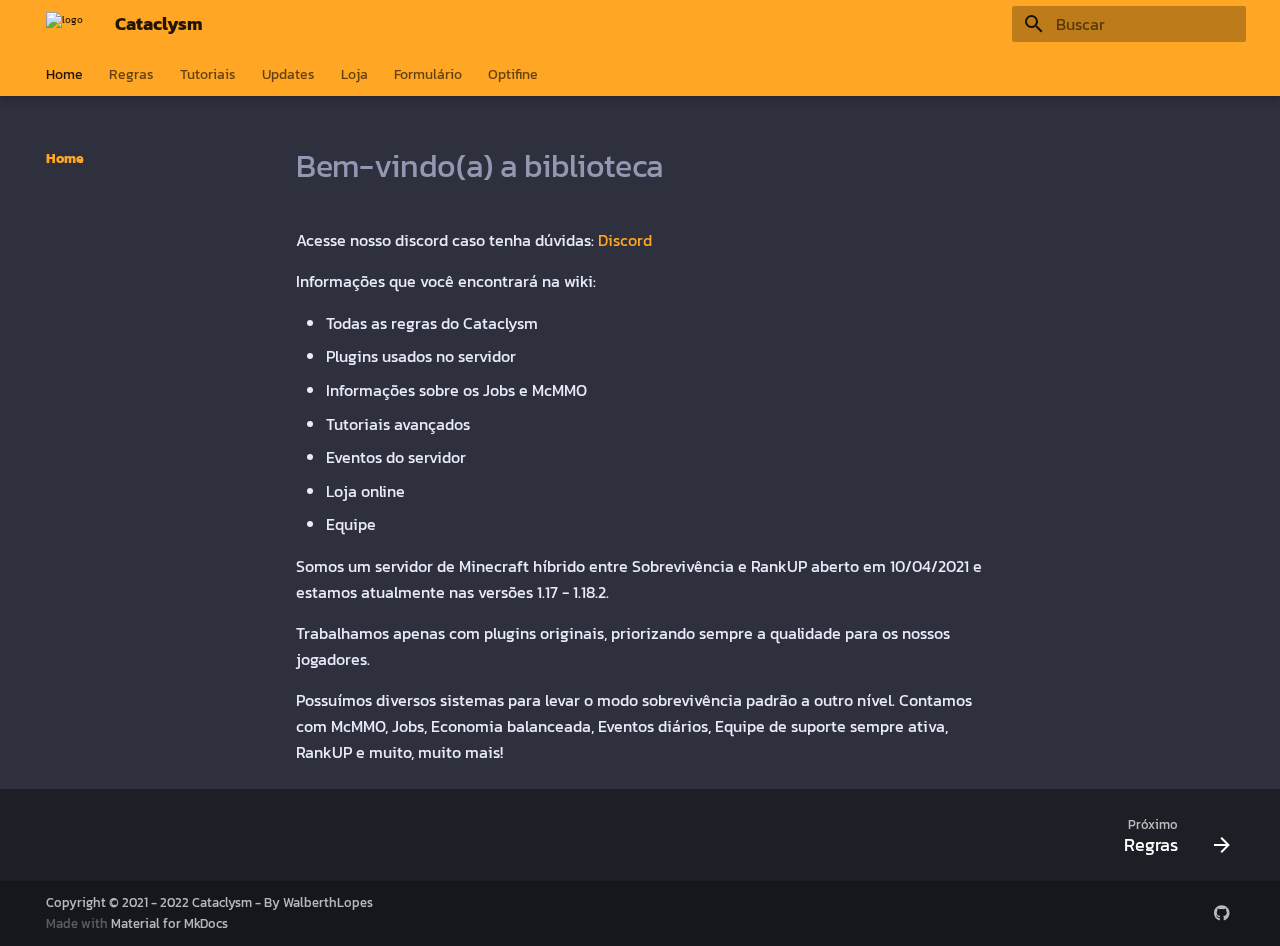
==== commit 6d09eb45: "add a optifine doc" ====
--- a/site/index.html
+++ b/site/index.html
@@ -222,6 +222,18 @@
   </li>
 
       
+        
+  
+  
+
+
+  <li class="md-tabs__item">
+    <a href="optifine/" class="md-tabs__link">
+      Optifine
+    </a>
+  </li>
+
+      
     </ul>
   </div>
 </nav>
@@ -354,6 +366,21 @@
     <li class="md-nav__item">
       <a href="form/" class="md-nav__link">
         Formulário
+      </a>
+    </li>
+  
+
+    
+      
+      
+      
+
+  
+  
+  
+    <li class="md-nav__item">
+      <a href="optifine/" class="md-nav__link">
+        Optifine
       </a>
     </li>
   
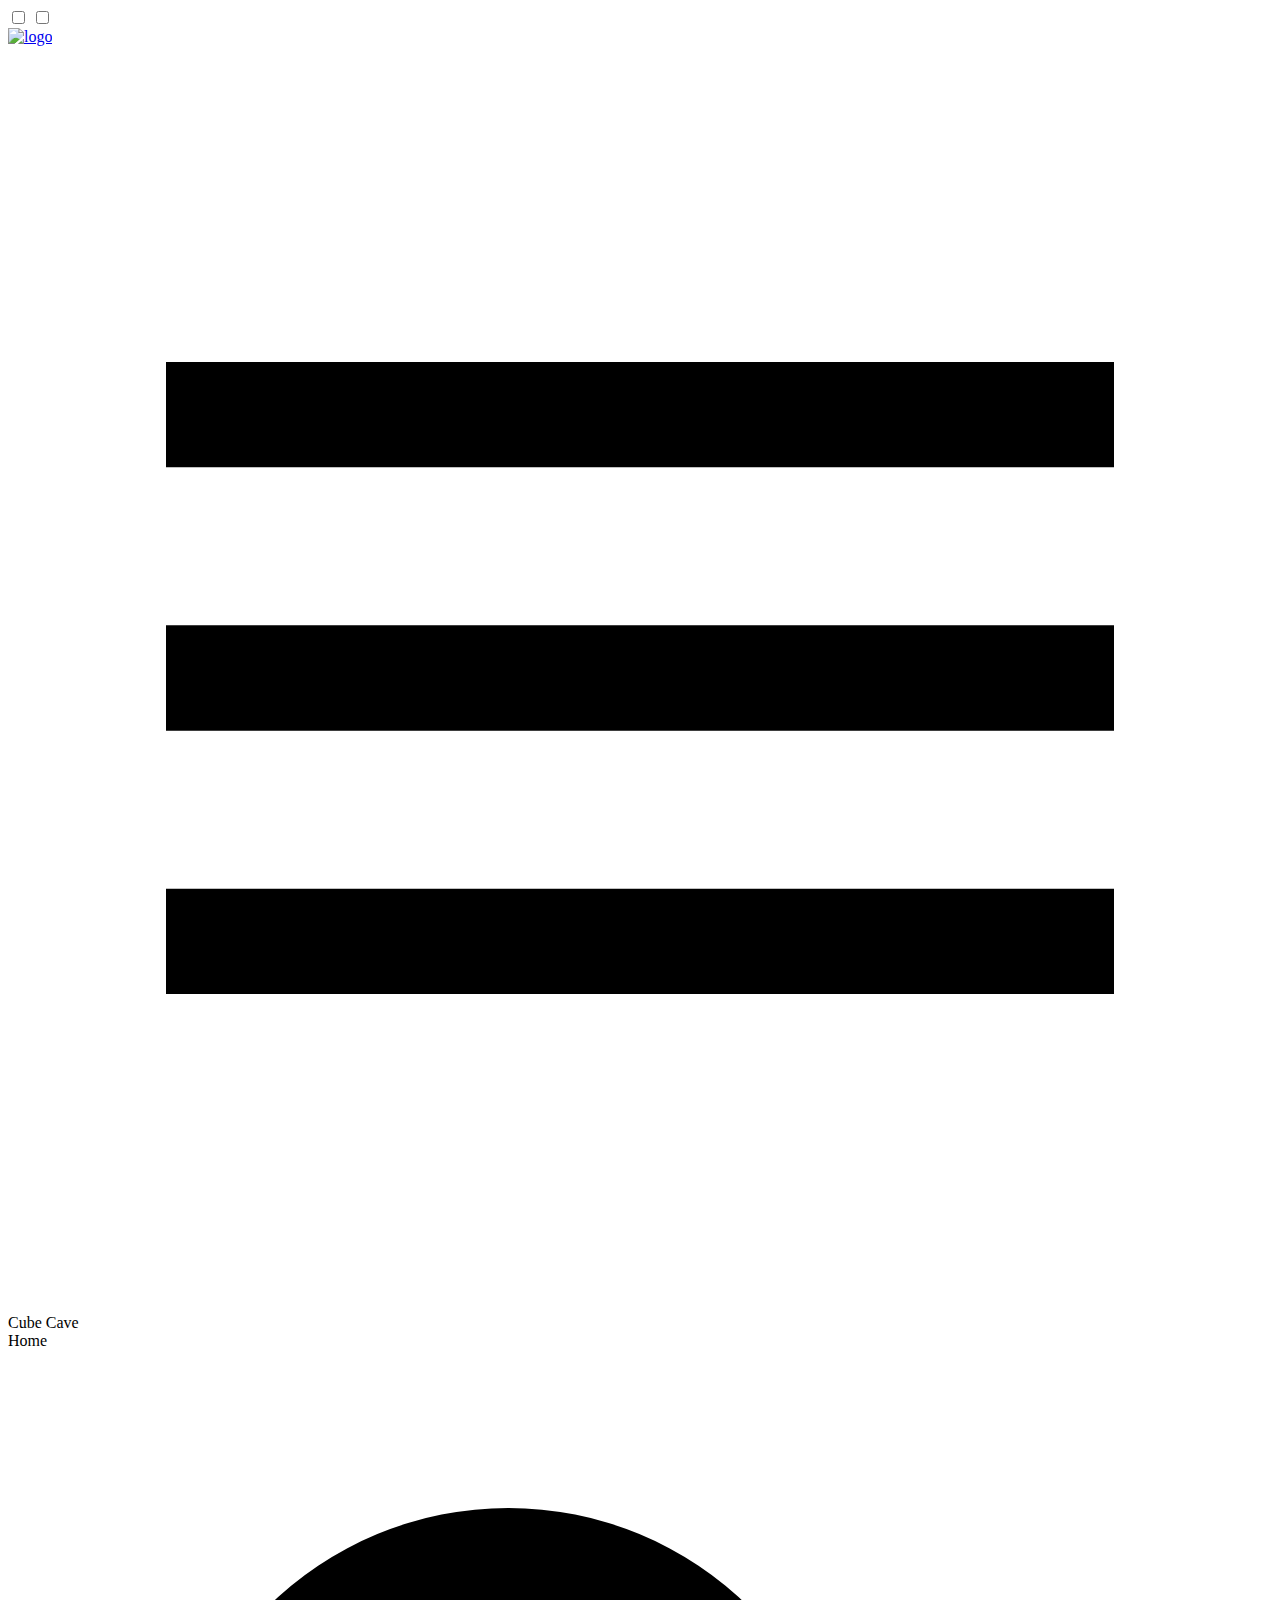
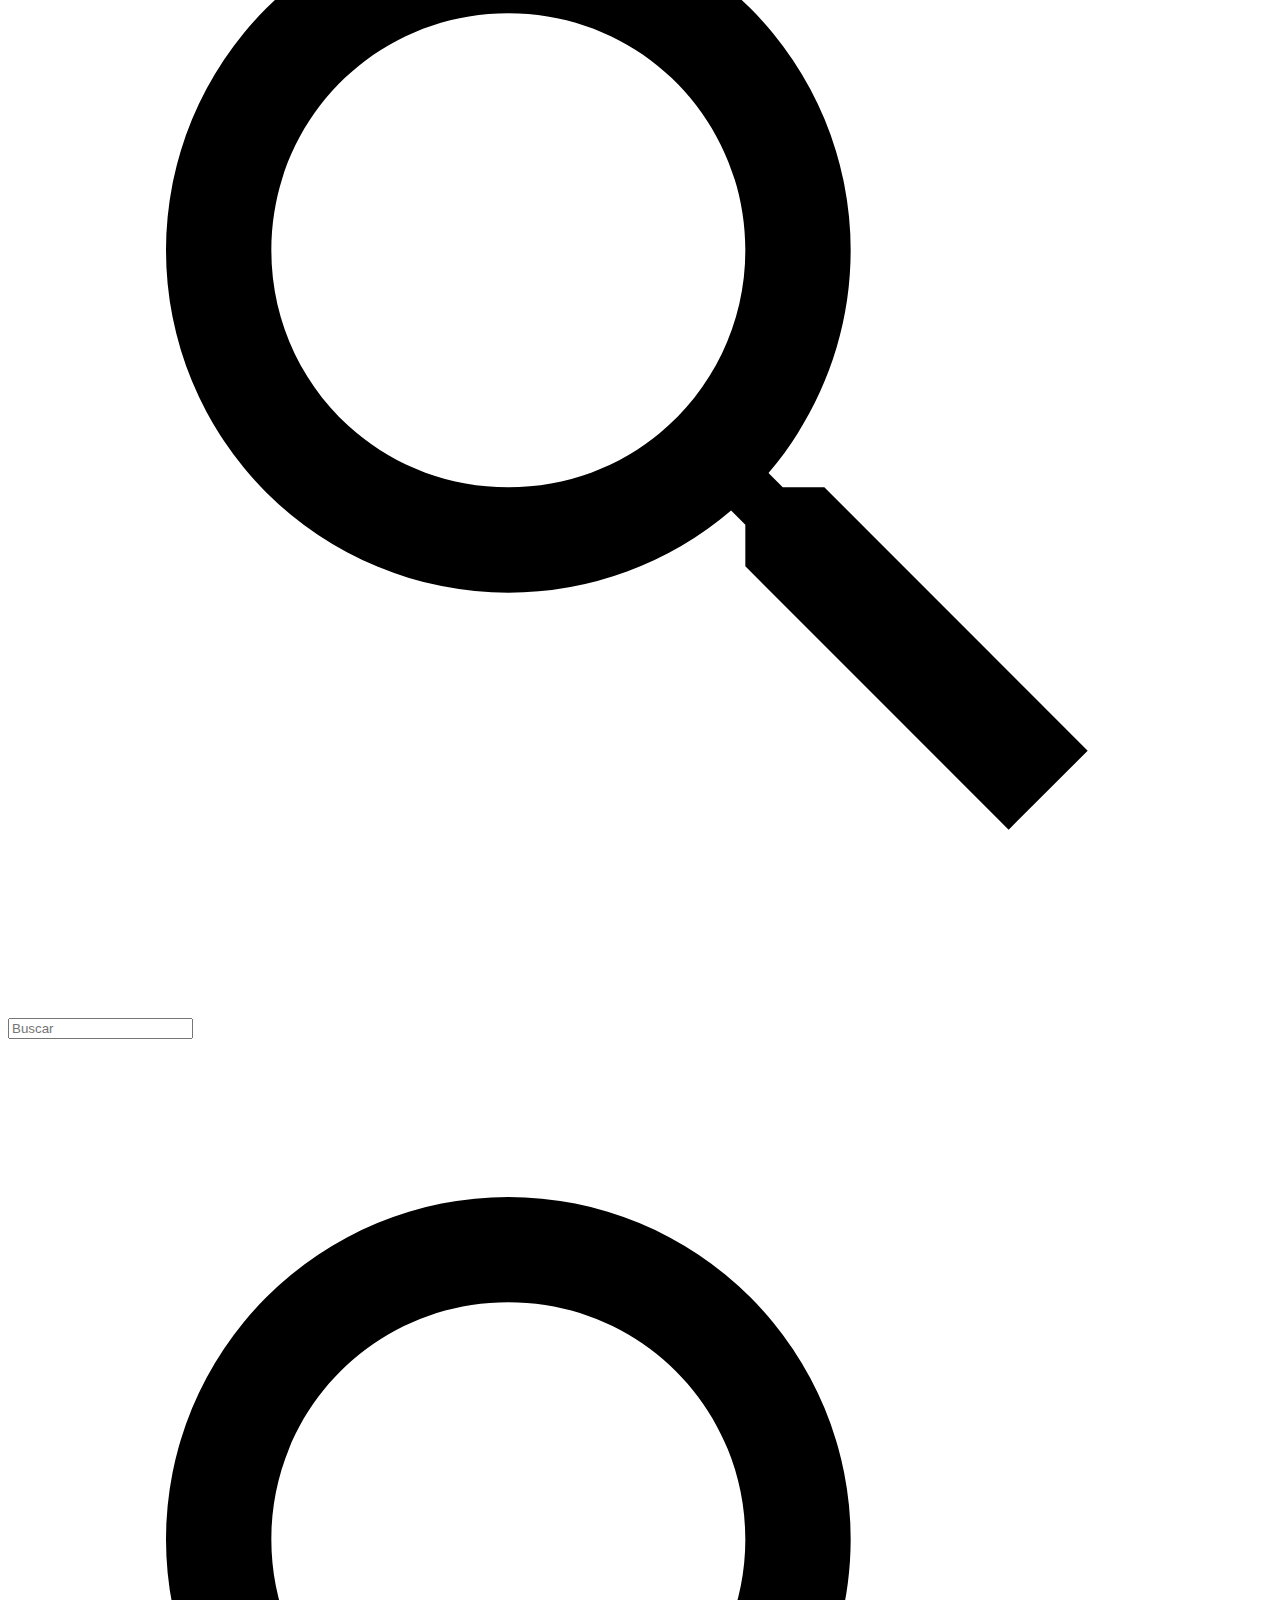
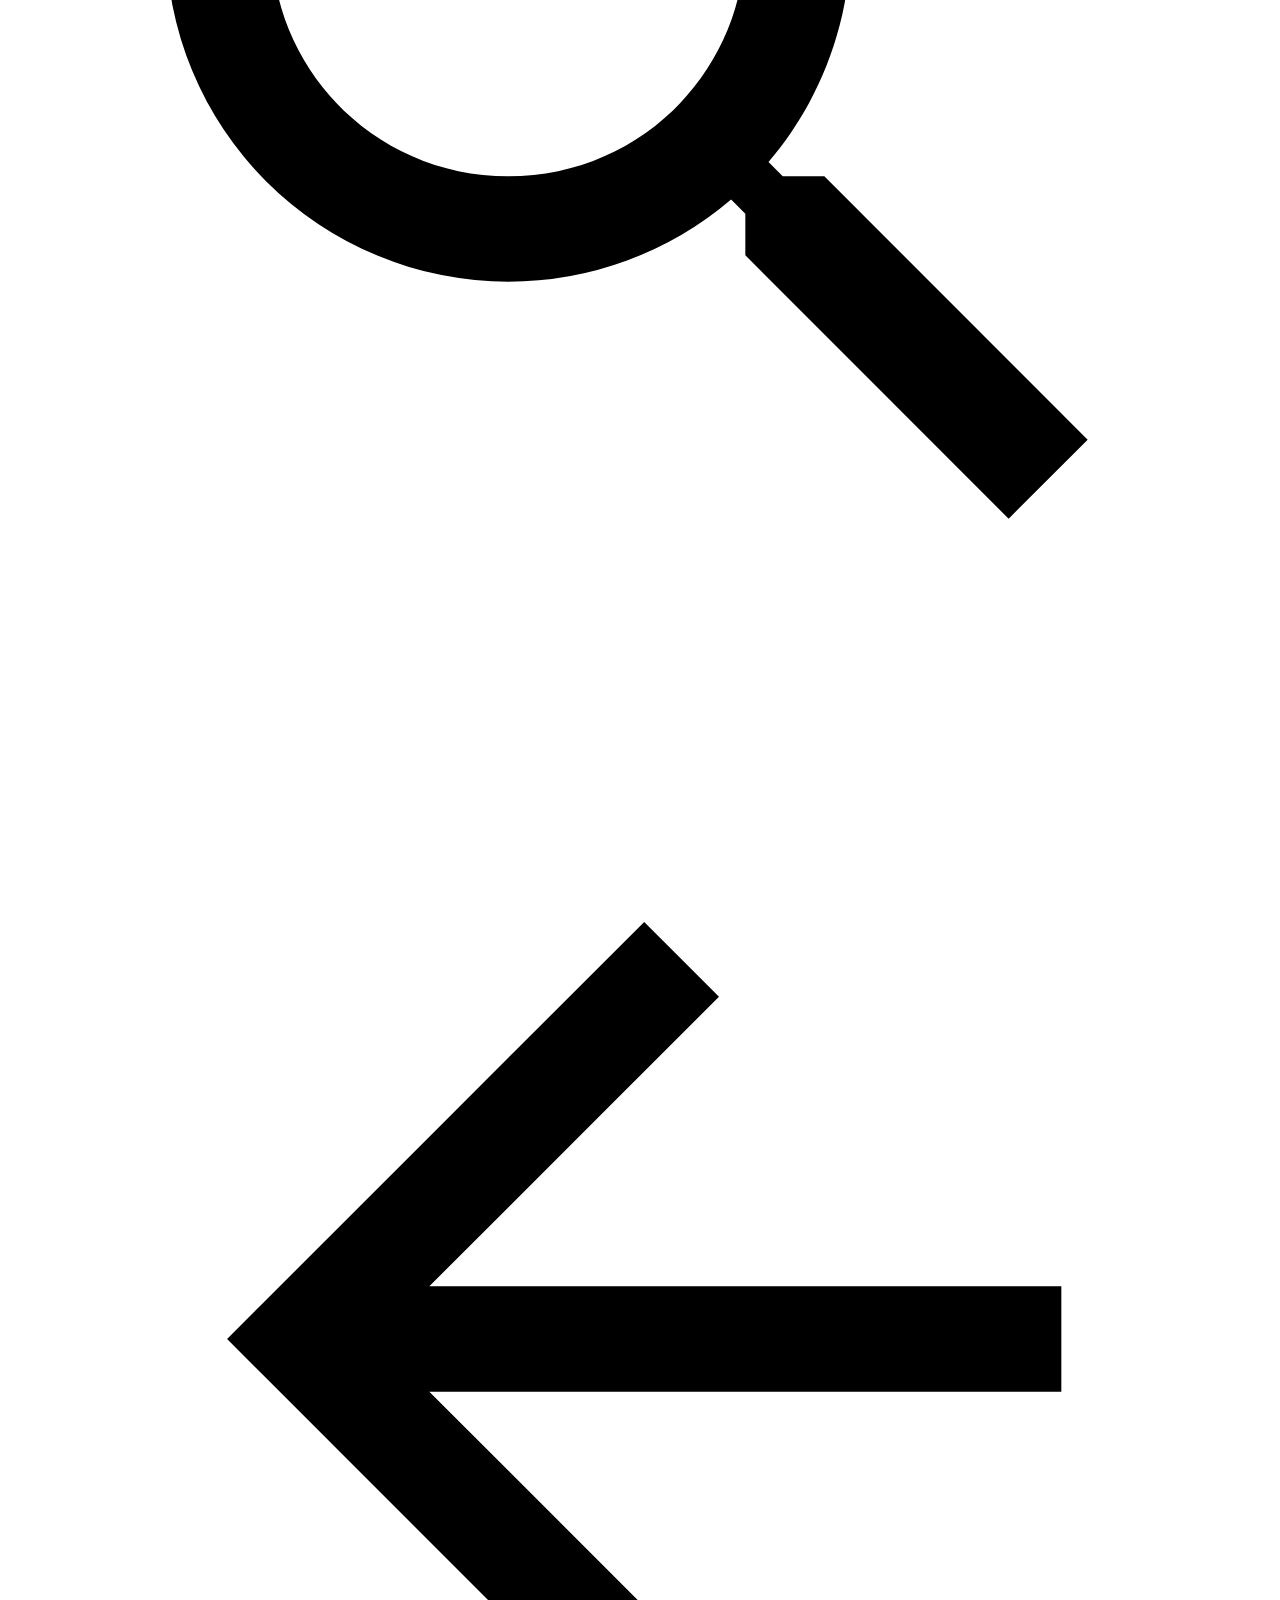
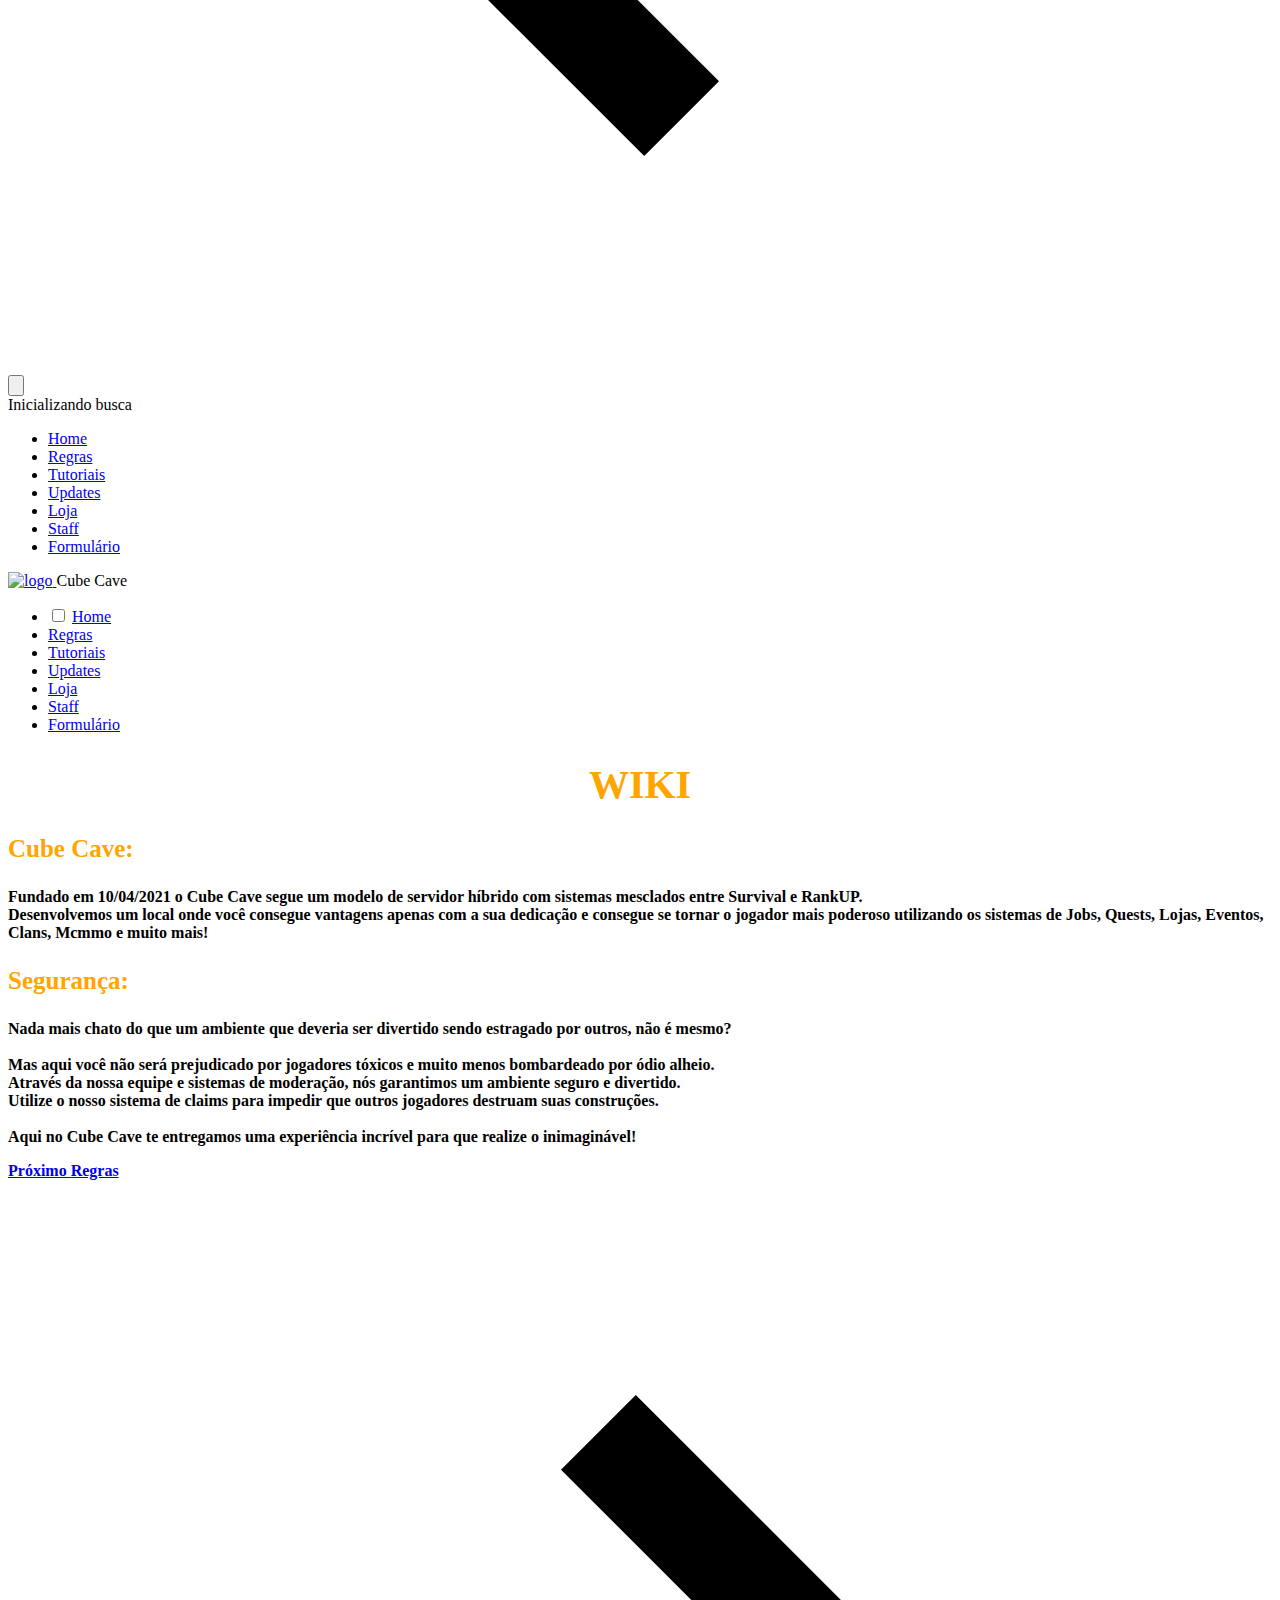
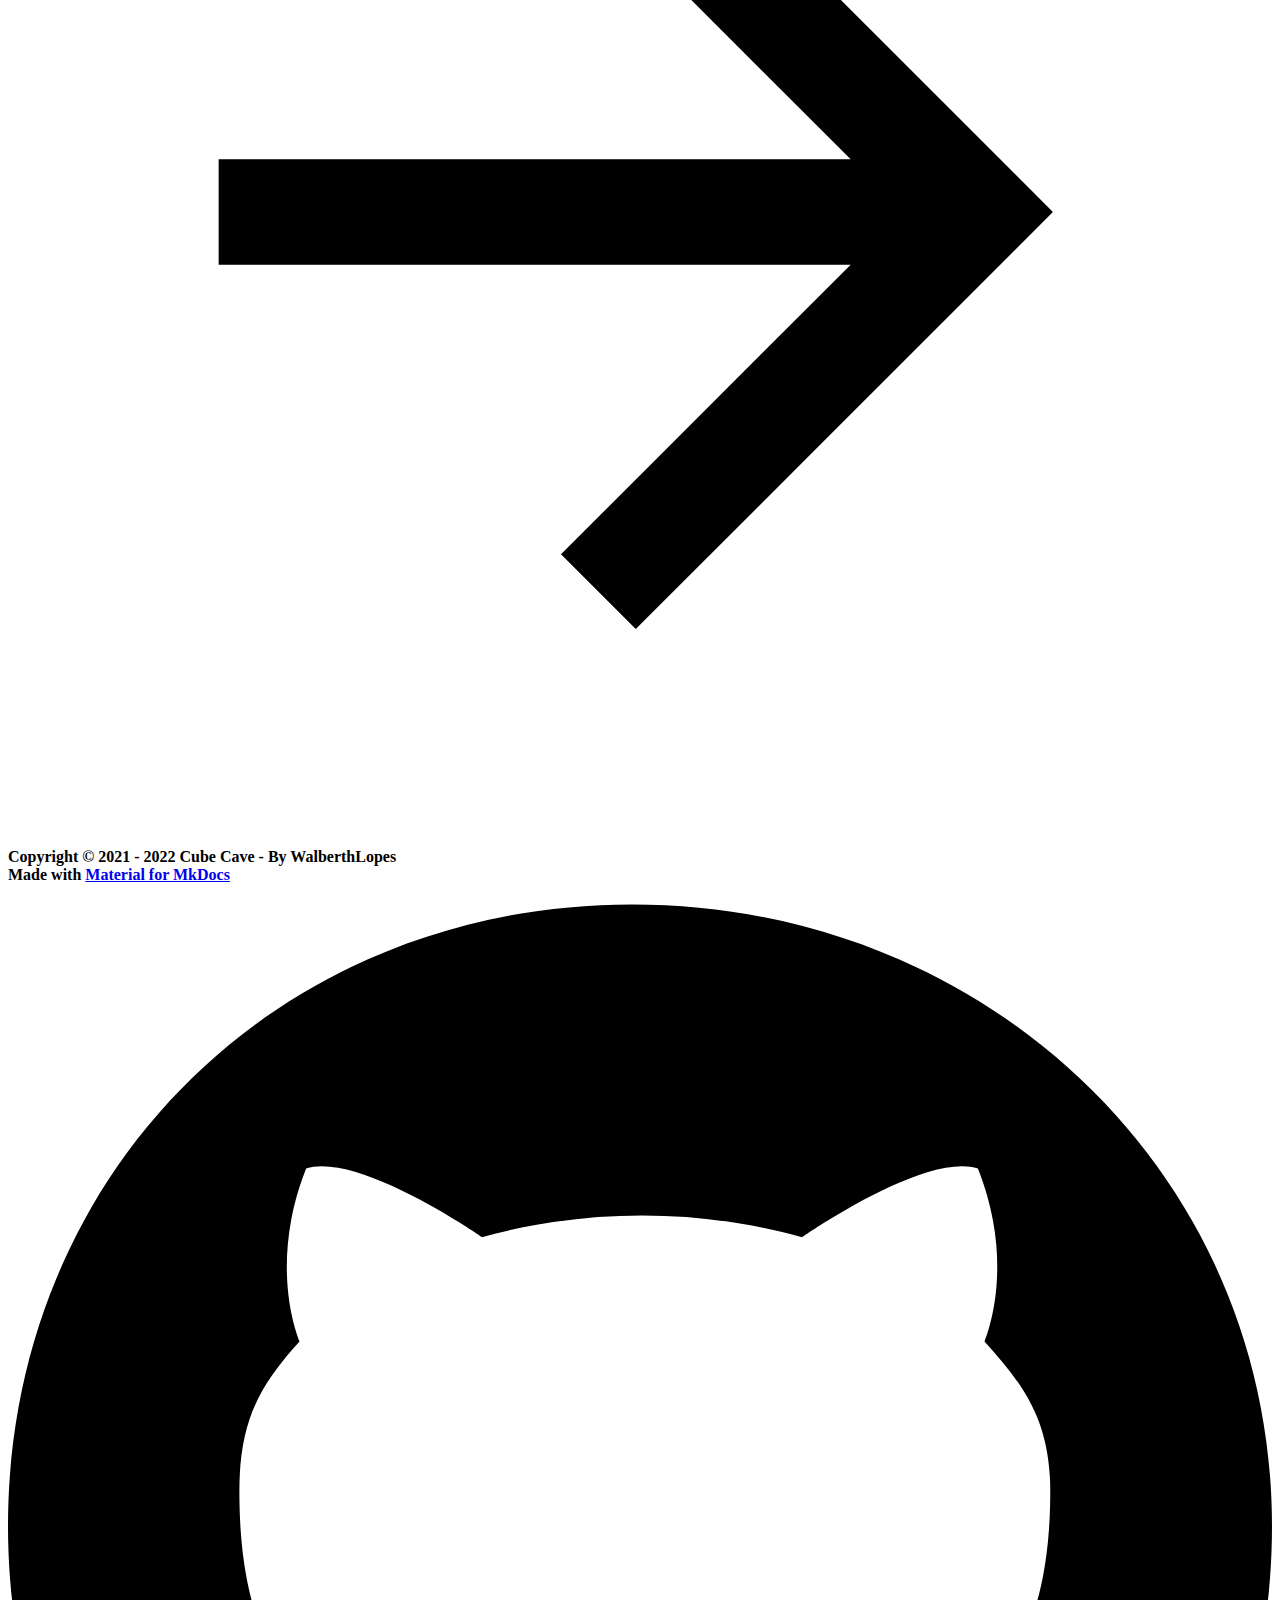
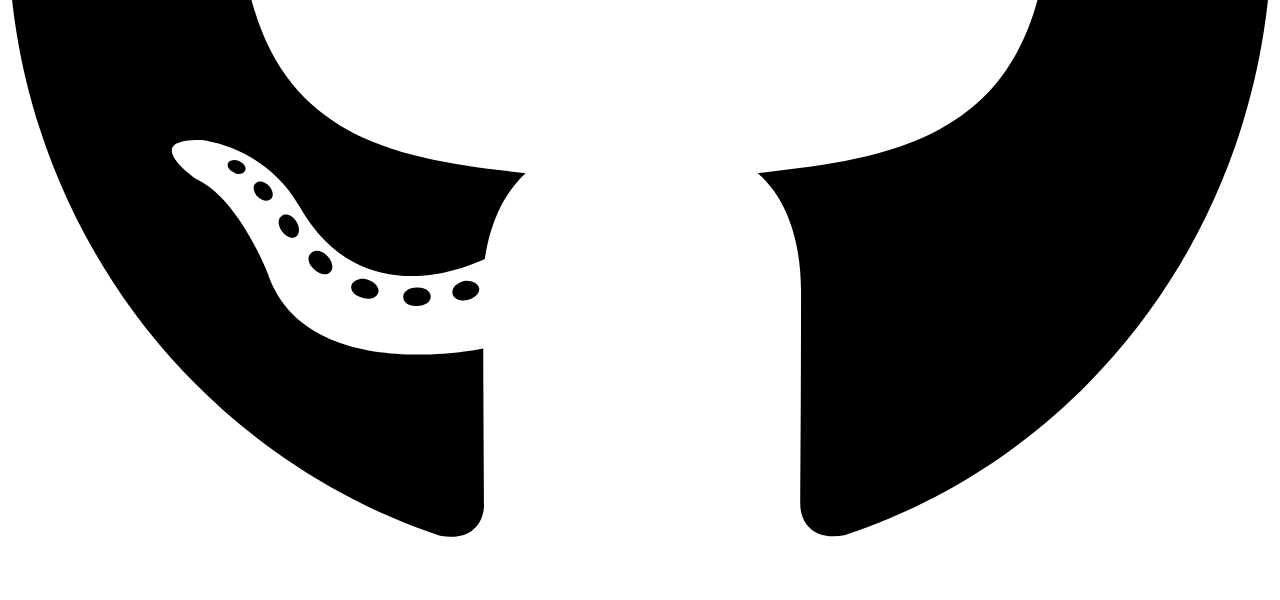
==== commit 308becf1: "index mk do html and font change" ====
--- a/site/index.html
+++ b/site/index.html
@@ -8,19 +8,19 @@
       
       
       
-      <link rel="icon" href="server-icon.png">
+      <link rel="icon" href="resources/image/server-icon.png">
       <meta name="generator" content="mkdocs-1.2.3, mkdocs-material-8.2.4">
     
     
       
-        <title>Cataclysm</title>
-      
-    
-    
-      <link rel="stylesheet" href="assets/stylesheets/main.css">
-      
-        
-        <link rel="stylesheet" href="assets/stylesheets/palette.css">
+        <title>Cube Cave</title>
+      
+    
+    
+      <link rel="stylesheet" href="assets/stylesheets/main.2d9f7617.min.css">
+      
+        
+        <link rel="stylesheet" href="assets/stylesheets/palette.e6a45f82.min.css">
         
           
           
@@ -34,8 +34,8 @@
         
         
         <link rel="preconnect" href="https://fonts.gstatic.com" crossorigin>
-        <link rel="stylesheet" href="https://fonts.googleapis.com/css?family=Kanit:300,300i,400,400i,700,700i%7CRoboto+Mono:400,400i,700,700i&display=fallback">
-        <style>:root{--md-text-font:"Kanit";--md-code-font:"Roboto Mono"}</style>
+        <link rel="stylesheet" href="https://fonts.googleapis.com/css?family=Concert+One:300,300i,400,400i,700,700i%7CRoboto+Mono:400,400i,700,700i&display=fallback">
+        <style>:root{--md-text-font:"Concert One";--md-code-font:"Roboto Mono"}</style>
       
     
     
@@ -62,11 +62,6 @@
     <label class="md-overlay" for="__drawer"></label>
     <div data-md-component="skip">
       
-        
-        <a href="#bem-vindoa-a-biblioteca" class="md-skip">
-          Pular para conteúdo
-        </a>
-      
     </div>
     <div data-md-component="announce">
       
@@ -79,9 +74,9 @@
 
 <header class="md-header md-header--lifted" data-md-component="header">
   <nav class="md-header__inner md-grid" aria-label="Cabeçalho">
-    <a href="." title="Cataclysm" class="md-header__button md-logo" aria-label="Cataclysm" data-md-component="logo">
-      
-  <img src="server-icon.png" alt="logo">
+    <a href="." title="Cube Cave" class="md-header__button md-logo" aria-label="Cube Cave" data-md-component="logo">
+      
+  <img src="resources/image/server-icon.png" alt="logo">
 
     </a>
     <label class="md-header__button md-icon" for="__drawer">
@@ -91,7 +86,7 @@
       <div class="md-header__ellipsis">
         <div class="md-header__topic">
           <span class="md-ellipsis">
-            Cataclysm
+            Cube Cave
           </span>
         </div>
         <div class="md-header__topic" data-md-component="header-topic">
@@ -216,20 +211,20 @@
 
 
   <li class="md-tabs__item">
+    <a href="staff/" class="md-tabs__link">
+      Staff
+    </a>
+  </li>
+
+      
+        
+  
+  
+
+
+  <li class="md-tabs__item">
     <a href="form/" class="md-tabs__link">
       Formulário
-    </a>
-  </li>
-
-      
-        
-  
-  
-
-
-  <li class="md-tabs__item">
-    <a href="optifine/" class="md-tabs__link">
-      Optifine
     </a>
   </li>
 
@@ -261,12 +256,12 @@
 
 <nav class="md-nav md-nav--primary md-nav--lifted" aria-label="Navegação" data-md-level="0">
   <label class="md-nav__title" for="__drawer">
-    <a href="." title="Cataclysm" class="md-nav__button md-logo" aria-label="Cataclysm" data-md-component="logo">
-      
-  <img src="server-icon.png" alt="logo">
-
-    </a>
-    Cataclysm
+    <a href="." title="Cube Cave" class="md-nav__button md-logo" aria-label="Cube Cave" data-md-component="logo">
+      
+  <img src="resources/image/server-icon.png" alt="logo">
+
+    </a>
+    Cube Cave
   </label>
   
   <ul class="md-nav__list" data-md-scrollfix>
@@ -284,8 +279,6 @@
       
       <input class="md-nav__toggle md-toggle" data-md-toggle="toc" type="checkbox" id="__toc">
       
-      
-        
       
       
       <a href="." class="md-nav__link md-nav__link--active">
@@ -364,23 +357,23 @@
   
   
     <li class="md-nav__item">
+      <a href="staff/" class="md-nav__link">
+        Staff
+      </a>
+    </li>
+  
+
+    
+      
+      
+      
+
+  
+  
+  
+    <li class="md-nav__item">
       <a href="form/" class="md-nav__link">
         Formulário
-      </a>
-    </li>
-  
-
-    
-      
-      
-      
-
-  
-  
-  
-    <li class="md-nav__item">
-      <a href="optifine/" class="md-nav__link">
-        Optifine
       </a>
     </li>
   
@@ -393,24 +386,6 @@
               </div>
             
             
-              
-              <div class="md-sidebar md-sidebar--secondary" data-md-component="sidebar" data-md-type="toc" >
-                <div class="md-sidebar__scrollwrap">
-                  <div class="md-sidebar__inner">
-                    
-
-<nav class="md-nav md-nav--secondary" aria-label="Indice">
-  
-  
-  
-    
-  
-  
-</nav>
-                  </div>
-                </div>
-              </div>
-            
           
           <div class="md-content" data-md-component="content">
             <article class="md-content__inner md-typeset">
@@ -418,25 +393,45 @@
                 
 
 
-<h1 id="bem-vindoa-a-biblioteca"><strong>Bem-vindo(a) a biblioteca</strong></h1>
-<p>Acesse nosso discord caso tenha dúvidas: <a href="https://discord.com/invite/n4KMe6pMYK">Discord</a></p>
-<p>Informações que você encontrará na wiki:</p>
-<ul>
-<li>Todas as regras do Cataclysm</li>
-<li>Plugins usados no servidor</li>
-<li>Informações sobre os Jobs e McMMO</li>
-<li>Tutoriais avançados</li>
-<li>Eventos do servidor</li>
-<li>Loja online</li>
-<li>Equipe</li>
-</ul>
-<p>Somos um servidor de Minecraft híbrido entre Sobrevivência e RankUP aberto em 10/04/2021
-e estamos atualmente nas versões 1.17 - 1.18.2.</p>
-<p>Trabalhamos apenas com plugins originais, priorizando sempre a qualidade
-para os nossos jogadores.</p>
-<p>Possuímos diversos sistemas para levar o modo sobrevivência padrão a outro nível.
-Contamos com McMMO, Jobs, Economia balanceada, Eventos diários, Equipe de suporte
-sempre ativa, RankUP e muito, muito mais!</p>
+<!DOCTYPE html>
+
+<p><html>
+<head>
+  <title>Home</title>
+</head></p>
+<body>
+
+<style>
+body {
+  background-image: url('../resources/image/background.png');
+  background-repeat: no-repeat;
+  background-attachment: fixed;
+  background-size: cover;
+}
+</style>
+
+<h1 style="font-size:40px;color:orange;text-align:center"><b>WIKI</b></h1>
+
+<!-- Acesse nosso discord caso tenha dúvidas: [Discord](https://discord.com/invite/n4KMe6pMYK) -->
+
+<h3 style="font-size:25px;color:orange"><b>Cube Cave:</br></h3>
+
+<p>Fundado em 10/04/2021 o Cube Cave segue um modelo de servidor híbrido
+com sistemas mesclados entre Survival e RankUP.<br>
+Desenvolvemos um local onde você consegue vantagens apenas com a sua dedicação e
+consegue se tornar o jogador mais poderoso utilizando os sistemas de Jobs, Quests,
+Lojas, Eventos, Clans, Mcmmo e muito mais!</p>
+
+<h3 style="font-size:25px;color:orange"><b>Segurança:</br></h3>
+
+<p>Nada mais chato do que um ambiente que deveria ser divertido sendo estragado por outros, não é mesmo?<br><br>
+Mas aqui você não será prejudicado por jogadores tóxicos e muito menos bombardeado por ódio alheio.<br>
+Através da nossa equipe e sistemas de moderação, nós garantimos um ambiente seguro e divertido.<br>
+Utilize o nosso sistema de claims para impedir que outros jogadores destruam suas construções.<br><br>
+Aqui no Cube Cave te entregamos uma experiência incrível para que realize o inimaginável!</p>
+
+</body>
+<p></html></p>
 
               
             </article>
@@ -472,7 +467,7 @@
       <div class="md-copyright">
   
     <div class="md-copyright__highlight">
-      Copyright &copy; 2021 - 2022 Cataclysm - By WalberthLopes
+      Copyright &copy; 2021 - 2022 Cube Cave - By WalberthLopes
     </div>
   
   
@@ -501,10 +496,10 @@
     <div class="md-dialog" data-md-component="dialog">
       <div class="md-dialog__inner md-typeset"></div>
     </div>
-    <script id="__config" type="application/json">{"base": ".", "features": ["navigation.tabs", "navigation.tabs.sticky"], "translations": {"clipboard.copy": "Copiar para \u00e1rea de Transfer\u00eancia", "clipboard.copied": "Copiado para \u00e1rea de Transfer\u00eancia", "search.config.lang": "pt", "search.config.pipeline": "trimmer, stopWordFilter", "search.config.separator": "[\\s\\-]+", "search.placeholder": "Buscar", "search.result.placeholder": "Digite para iniciar a busca", "search.result.none": "Nenhum documento encontrado", "search.result.one": "1 documento encontrado", "search.result.other": "# documentos encontrados", "search.result.more.one": "1 more on this page", "search.result.more.other": "# more on this page", "search.result.term.missing": "Perdido", "select.version.title": "Selecione a vers\u00e3o"}, "search": "assets/javascripts/workers/search.js"}</script>
-    
-    
-      <script src="assets/javascripts/bundle.js"></script>
+    <script id="__config" type="application/json">{"base": ".", "features": ["navigation.tabs", "navigation.tabs.sticky"], "translations": {"clipboard.copy": "Copiar para \u00e1rea de Transfer\u00eancia", "clipboard.copied": "Copiado para \u00e1rea de Transfer\u00eancia", "search.config.lang": "pt", "search.config.pipeline": "trimmer, stopWordFilter", "search.config.separator": "[\\s\\-]+", "search.placeholder": "Buscar", "search.result.placeholder": "Digite para iniciar a busca", "search.result.none": "Nenhum documento encontrado", "search.result.one": "1 documento encontrado", "search.result.other": "# documentos encontrados", "search.result.more.one": "1 more on this page", "search.result.more.other": "# more on this page", "search.result.term.missing": "Perdido", "select.version.title": "Selecione a vers\u00e3o"}, "search": "assets/javascripts/workers/search.bd0b6b67.min.js"}</script>
+    
+    
+      <script src="assets/javascripts/bundle.5413a266.min.js"></script>
       
     
   </body>
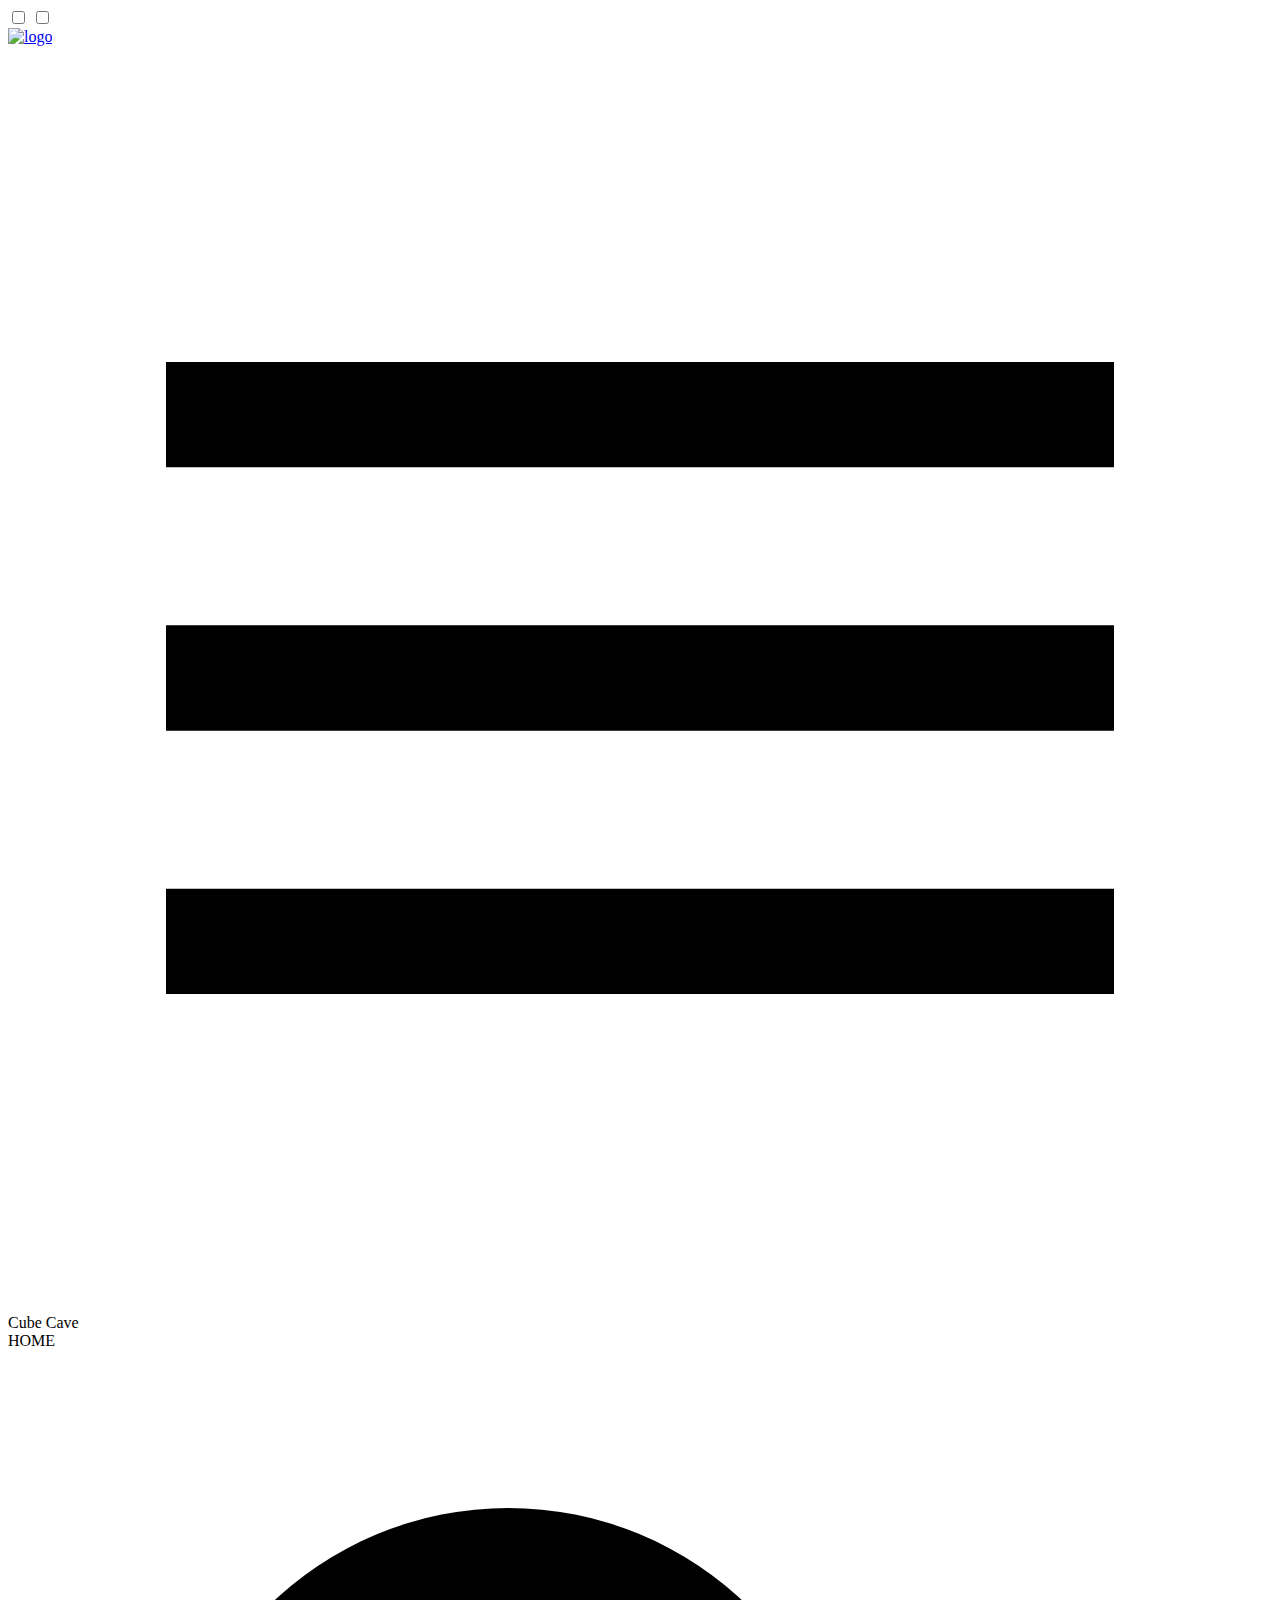
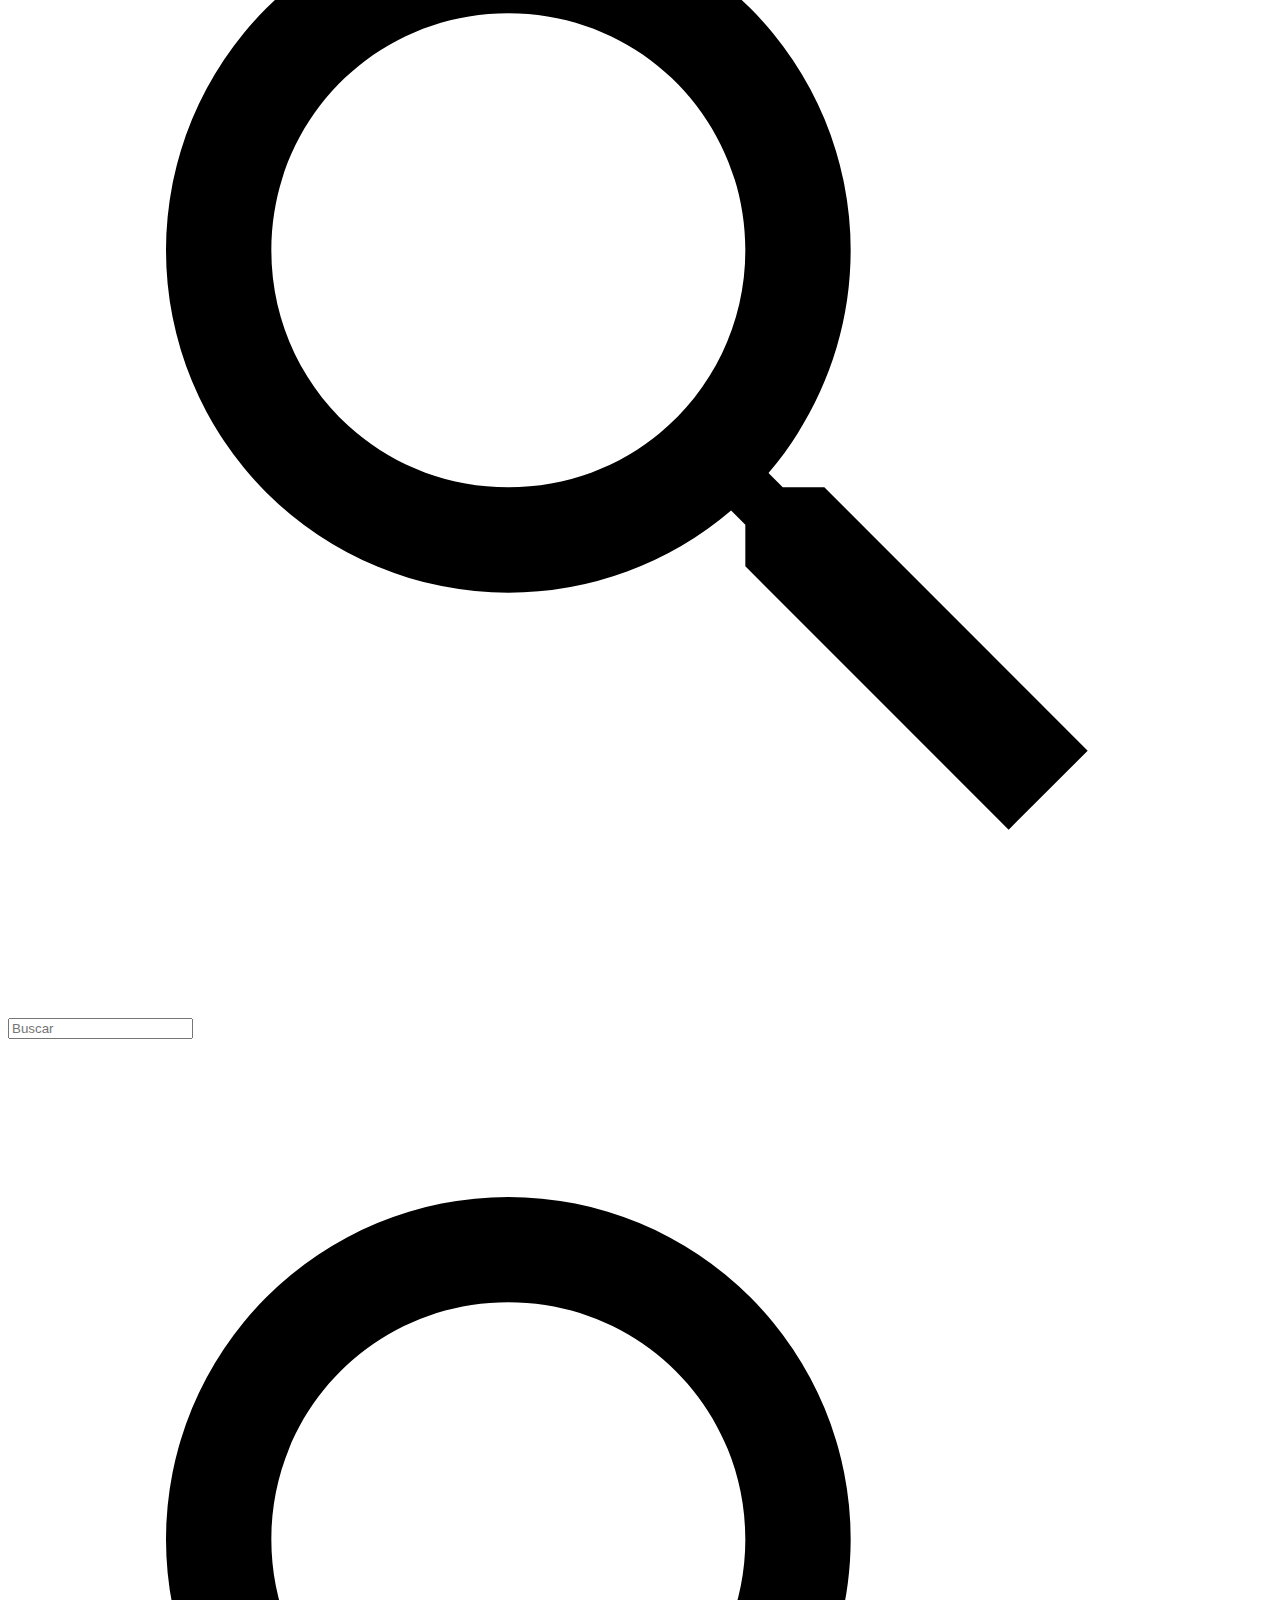
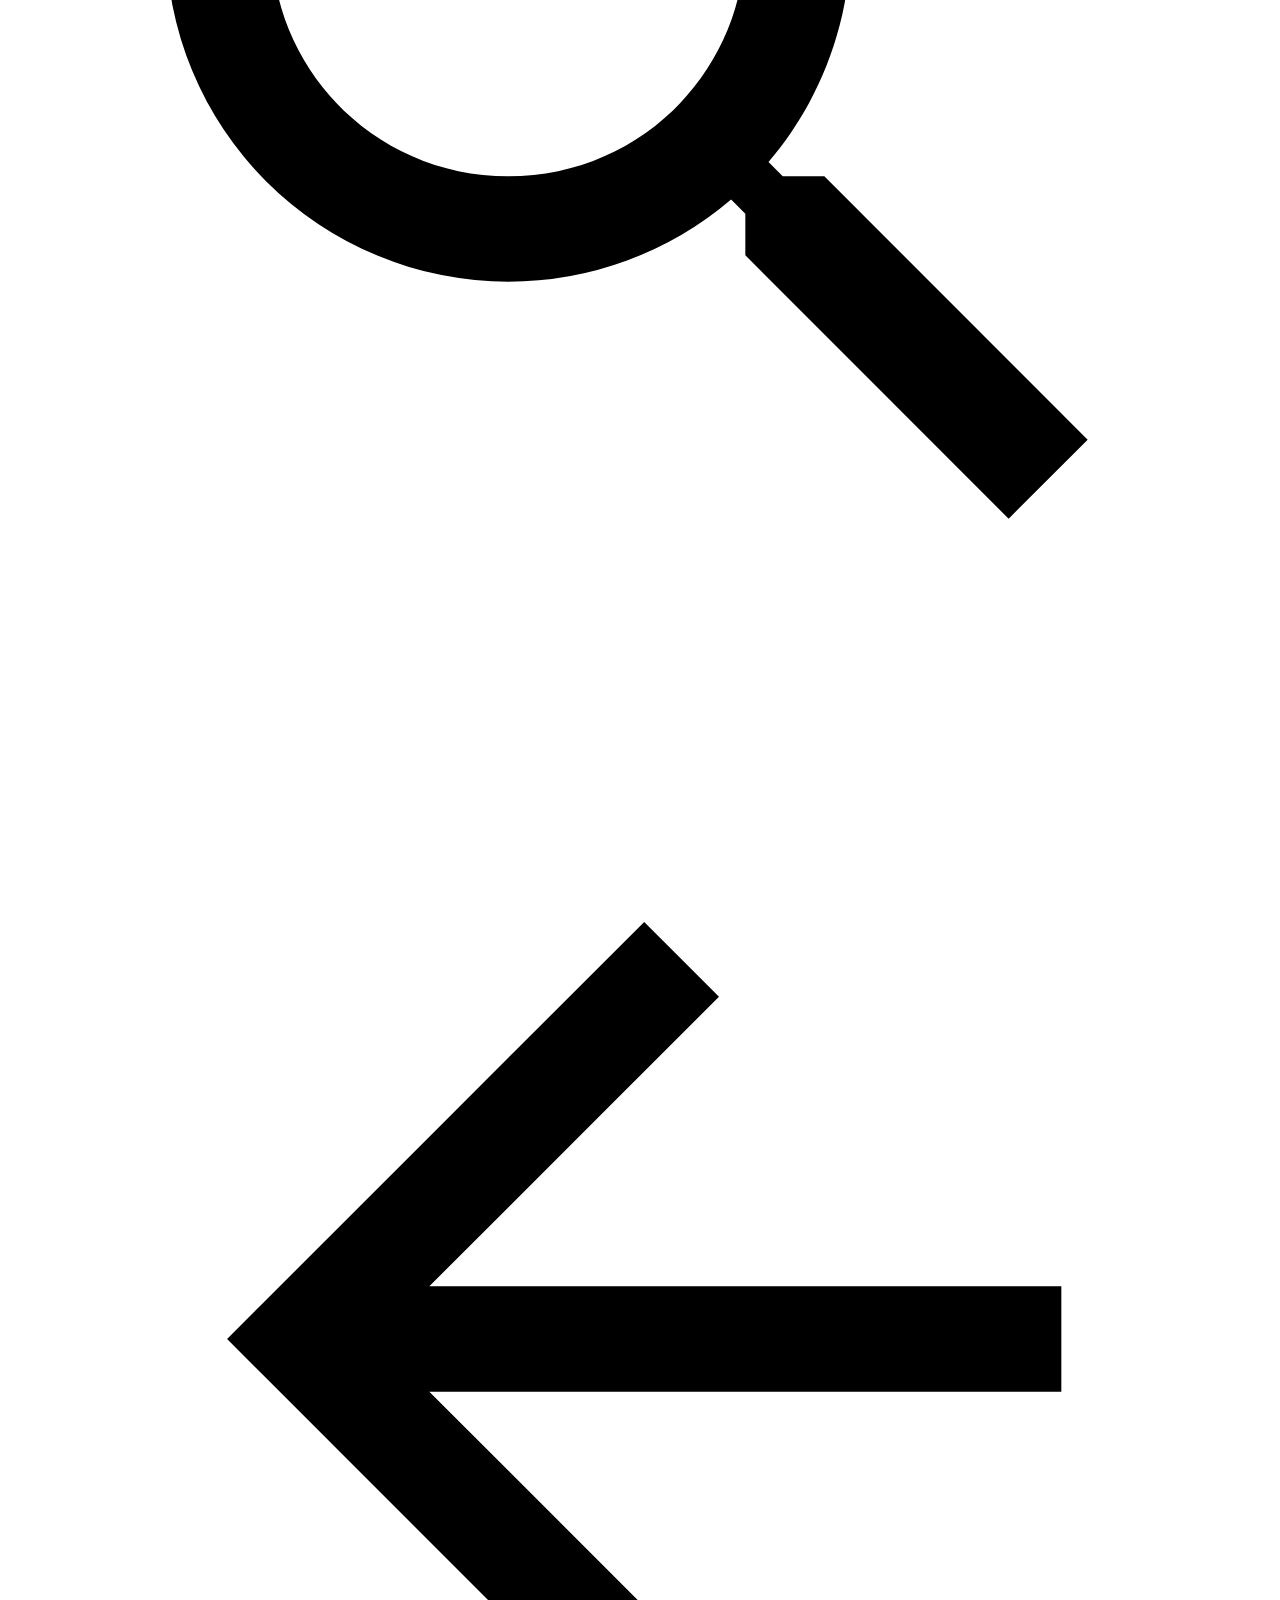
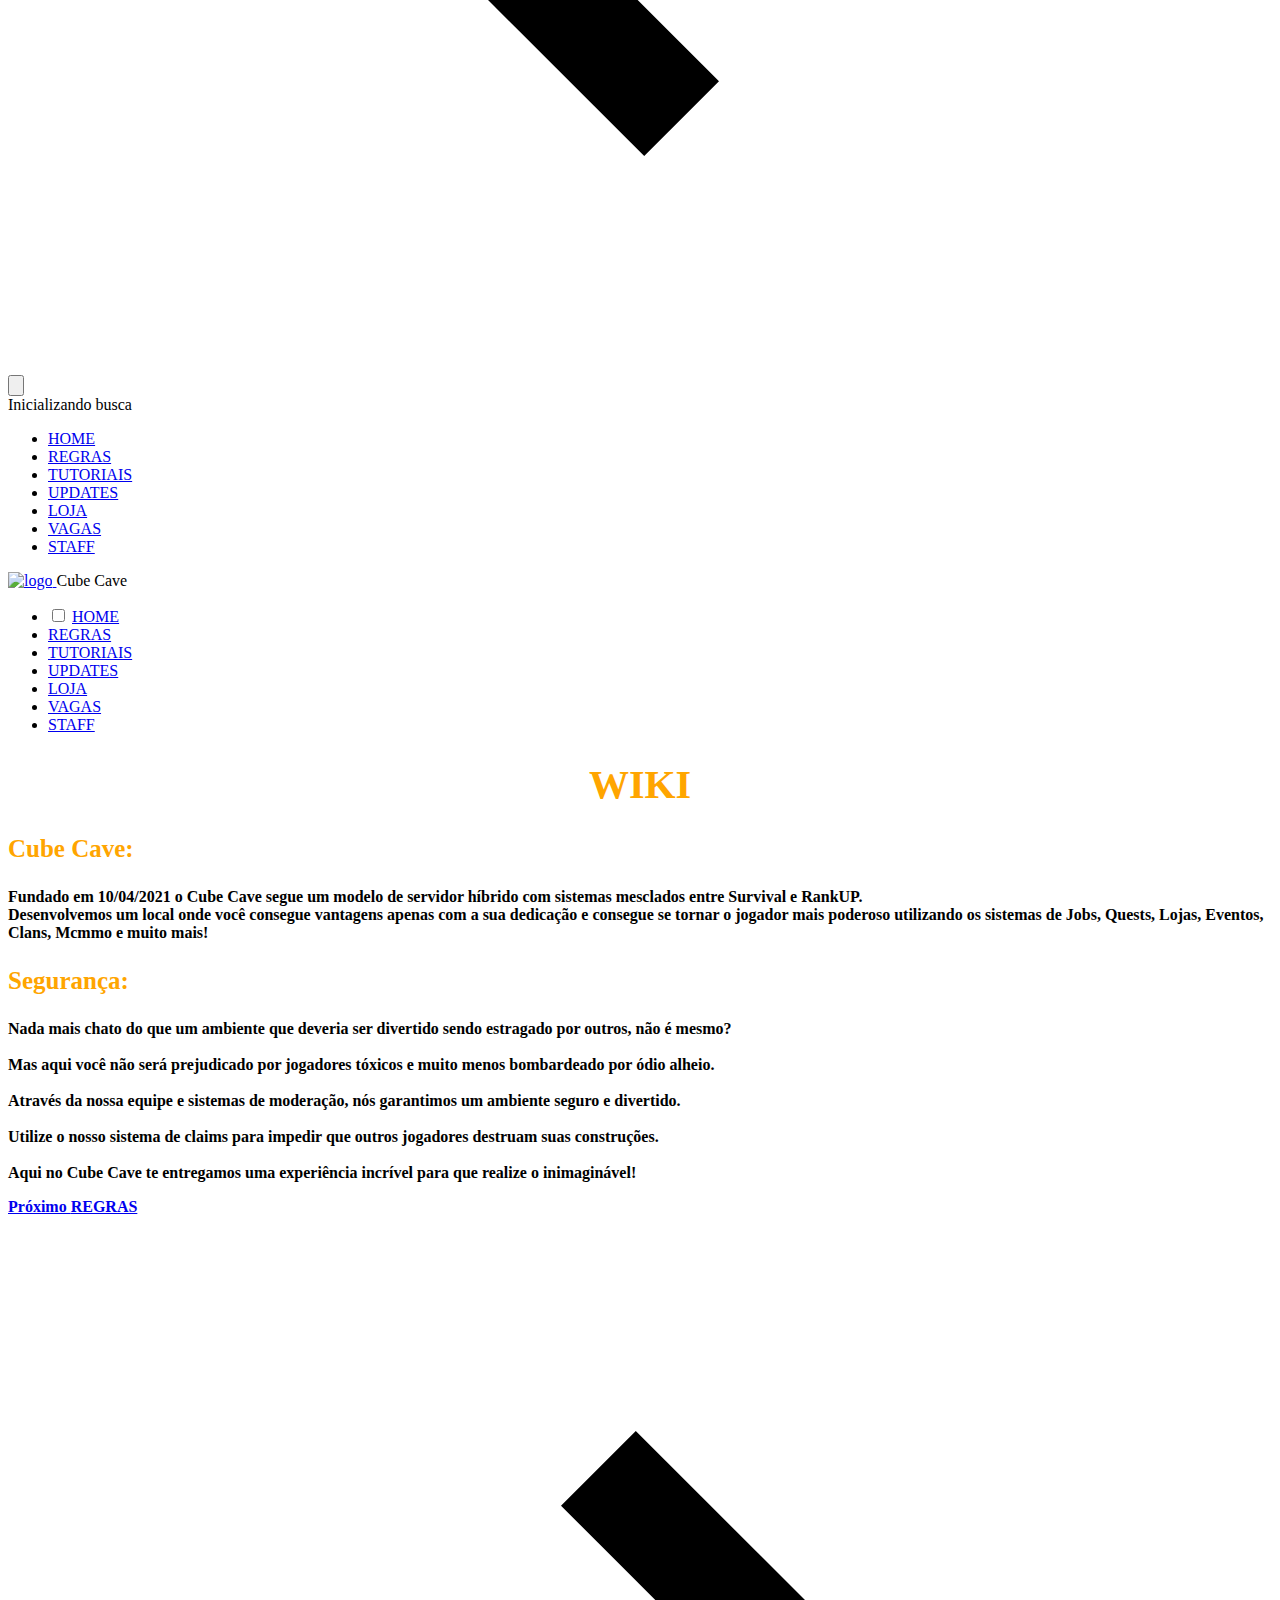
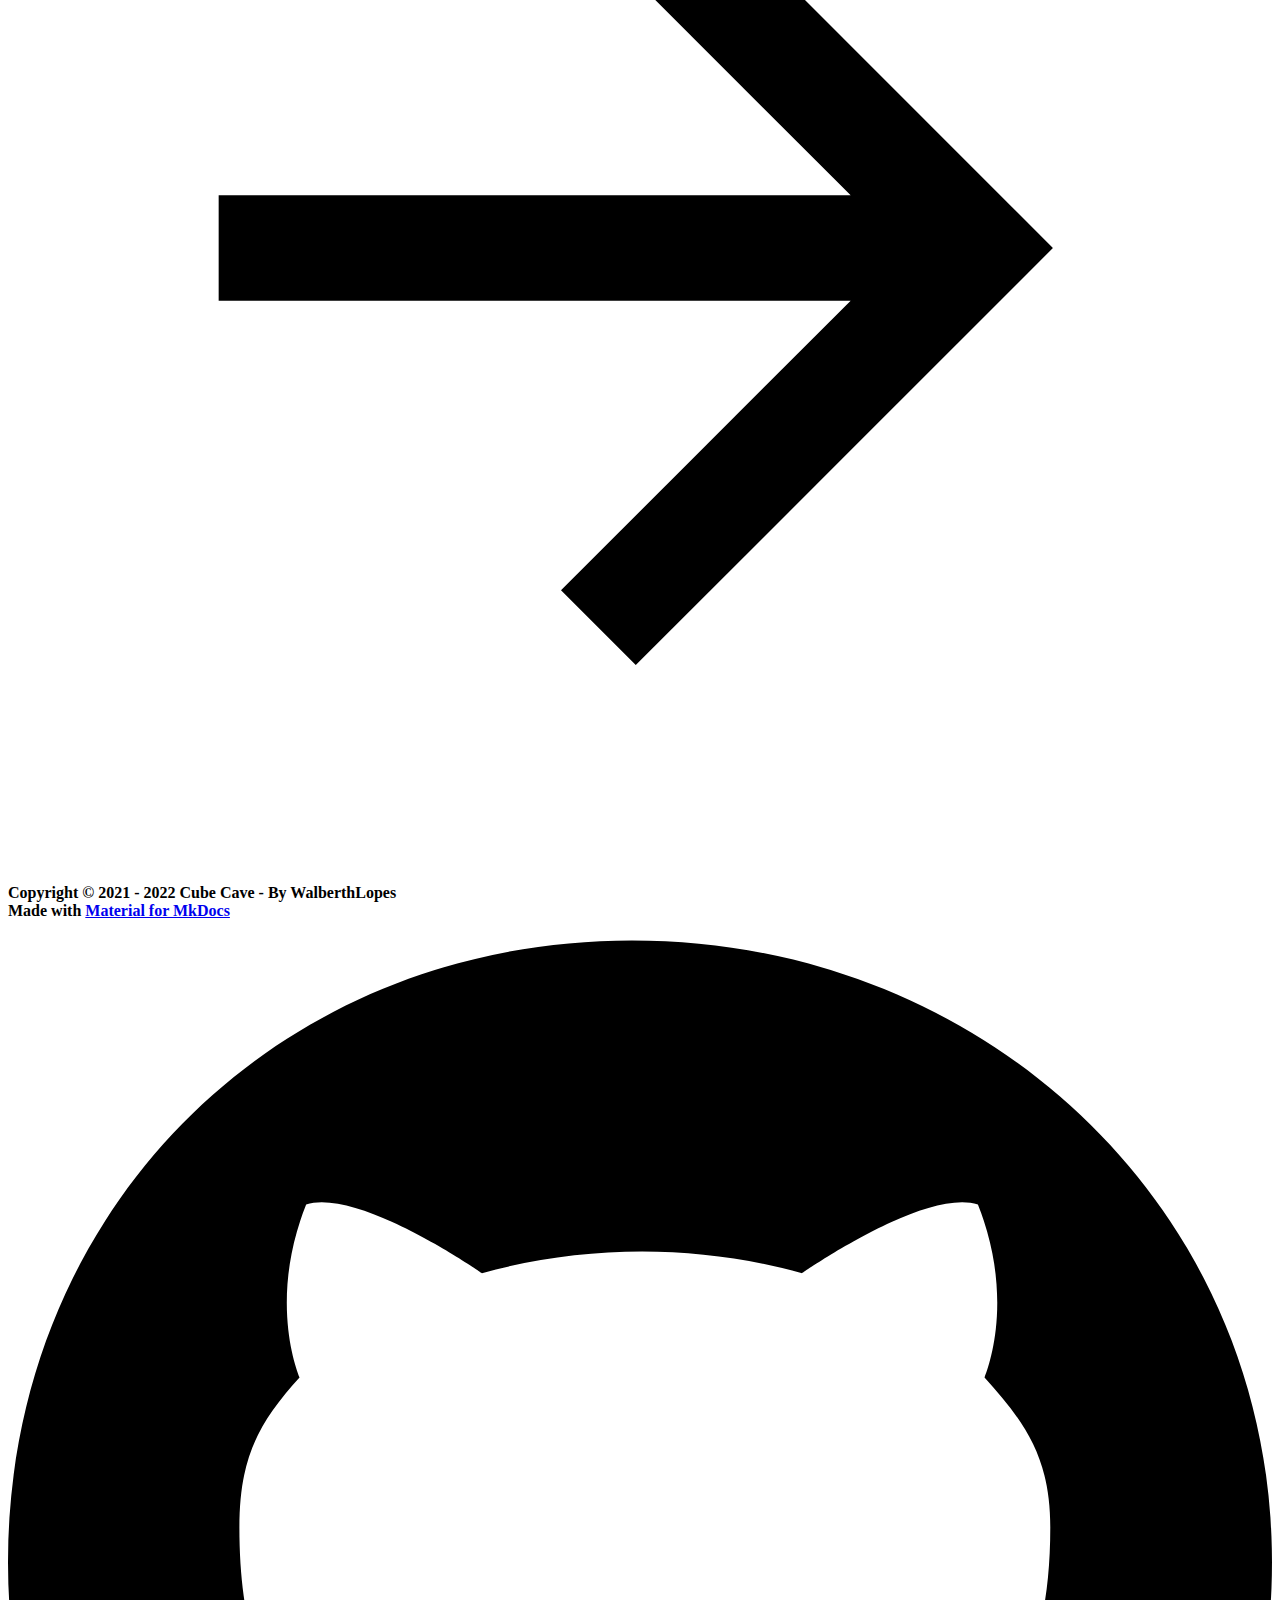
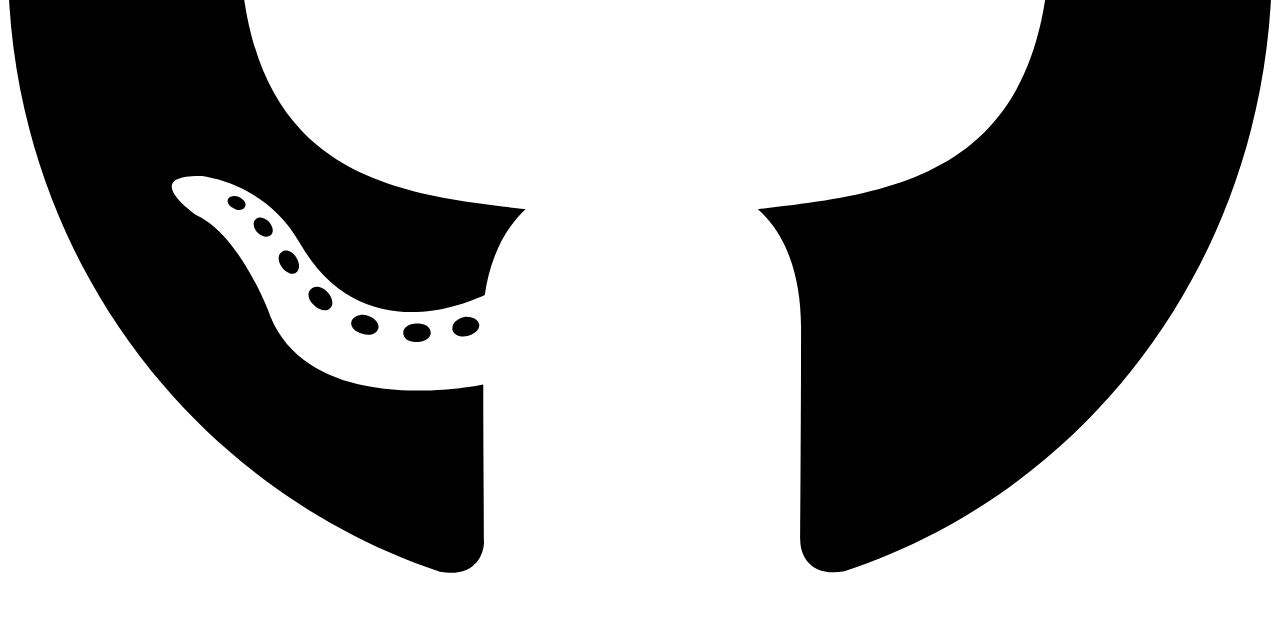
==== commit 96407629: "tutoriais att" ====
--- a/site/index.html
+++ b/site/index.html
@@ -34,8 +34,8 @@
         
         
         <link rel="preconnect" href="https://fonts.gstatic.com" crossorigin>
-        <link rel="stylesheet" href="https://fonts.googleapis.com/css?family=Concert+One:300,300i,400,400i,700,700i%7CRoboto+Mono:400,400i,700,700i&display=fallback">
-        <style>:root{--md-text-font:"Concert One";--md-code-font:"Roboto Mono"}</style>
+        <link rel="stylesheet" href="https://fonts.googleapis.com/css?family=Roboto:300,300i,400,400i,700,700i%7CRoboto+Mono:400,400i,700,700i&display=fallback">
+        <style>:root{--md-text-font:"Roboto";--md-code-font:"Roboto Mono"}</style>
       
     
     
@@ -92,7 +92,7 @@
         <div class="md-header__topic" data-md-component="header-topic">
           <span class="md-ellipsis">
             
-              Home
+              HOME
             
           </span>
         </div>
@@ -152,7 +152,7 @@
 
   <li class="md-tabs__item">
     <a href="." class="md-tabs__link md-tabs__link--active">
-      Home
+      HOME
     </a>
   </li>
 
@@ -164,7 +164,7 @@
 
   <li class="md-tabs__item">
     <a href="regras/" class="md-tabs__link">
-      Regras
+      REGRAS
     </a>
   </li>
 
@@ -176,7 +176,7 @@
 
   <li class="md-tabs__item">
     <a href="tutoriais/" class="md-tabs__link">
-      Tutoriais
+      TUTORIAIS
     </a>
   </li>
 
@@ -188,7 +188,7 @@
 
   <li class="md-tabs__item">
     <a href="updates/" class="md-tabs__link">
-      Updates
+      UPDATES
     </a>
   </li>
 
@@ -200,7 +200,19 @@
 
   <li class="md-tabs__item">
     <a href="loja/" class="md-tabs__link">
-      Loja
+      LOJA
+    </a>
+  </li>
+
+      
+        
+  
+  
+
+
+  <li class="md-tabs__item">
+    <a href="form/" class="md-tabs__link">
+      VAGAS
     </a>
   </li>
 
@@ -212,19 +224,7 @@
 
   <li class="md-tabs__item">
     <a href="staff/" class="md-tabs__link">
-      Staff
-    </a>
-  </li>
-
-      
-        
-  
-  
-
-
-  <li class="md-tabs__item">
-    <a href="form/" class="md-tabs__link">
-      Formulário
+      STAFF
     </a>
   </li>
 
@@ -282,7 +282,7 @@
       
       
       <a href="." class="md-nav__link md-nav__link--active">
-        Home
+        HOME
       </a>
       
     </li>
@@ -298,7 +298,7 @@
   
     <li class="md-nav__item">
       <a href="regras/" class="md-nav__link">
-        Regras
+        REGRAS
       </a>
     </li>
   
@@ -313,7 +313,7 @@
   
     <li class="md-nav__item">
       <a href="tutoriais/" class="md-nav__link">
-        Tutoriais
+        TUTORIAIS
       </a>
     </li>
   
@@ -328,7 +328,7 @@
   
     <li class="md-nav__item">
       <a href="updates/" class="md-nav__link">
-        Updates
+        UPDATES
       </a>
     </li>
   
@@ -343,7 +343,22 @@
   
     <li class="md-nav__item">
       <a href="loja/" class="md-nav__link">
-        Loja
+        LOJA
+      </a>
+    </li>
+  
+
+    
+      
+      
+      
+
+  
+  
+  
+    <li class="md-nav__item">
+      <a href="form/" class="md-nav__link">
+        VAGAS
       </a>
     </li>
   
@@ -358,22 +373,7 @@
   
     <li class="md-nav__item">
       <a href="staff/" class="md-nav__link">
-        Staff
-      </a>
-    </li>
-  
-
-    
-      
-      
-      
-
-  
-  
-  
-    <li class="md-nav__item">
-      <a href="form/" class="md-nav__link">
-        Formulário
+        STAFF
       </a>
     </li>
   
@@ -425,8 +425,8 @@
 <h3 style="font-size:25px;color:orange"><b>Segurança:</br></h3>
 
 <p>Nada mais chato do que um ambiente que deveria ser divertido sendo estragado por outros, não é mesmo?<br><br>
-Mas aqui você não será prejudicado por jogadores tóxicos e muito menos bombardeado por ódio alheio.<br>
-Através da nossa equipe e sistemas de moderação, nós garantimos um ambiente seguro e divertido.<br>
+Mas aqui você não será prejudicado por jogadores tóxicos e muito menos bombardeado por ódio alheio.<br><br>
+Através da nossa equipe e sistemas de moderação, nós garantimos um ambiente seguro e divertido.<br><br>
 Utilize o nosso sistema de claims para impedir que outros jogadores destruam suas construções.<br><br>
 Aqui no Cube Cave te entregamos uma experiência incrível para que realize o inimaginável!</p>
 
@@ -446,13 +446,13 @@
       
       
         
-        <a href="regras/" class="md-footer__link md-footer__link--next" aria-label="Próximo: Regras" rel="next">
+        <a href="regras/" class="md-footer__link md-footer__link--next" aria-label="Próximo: REGRAS" rel="next">
           <div class="md-footer__title">
             <div class="md-ellipsis">
               <span class="md-footer__direction">
                 Próximo
               </span>
-              Regras
+              REGRAS
             </div>
           </div>
           <div class="md-footer__button md-icon">
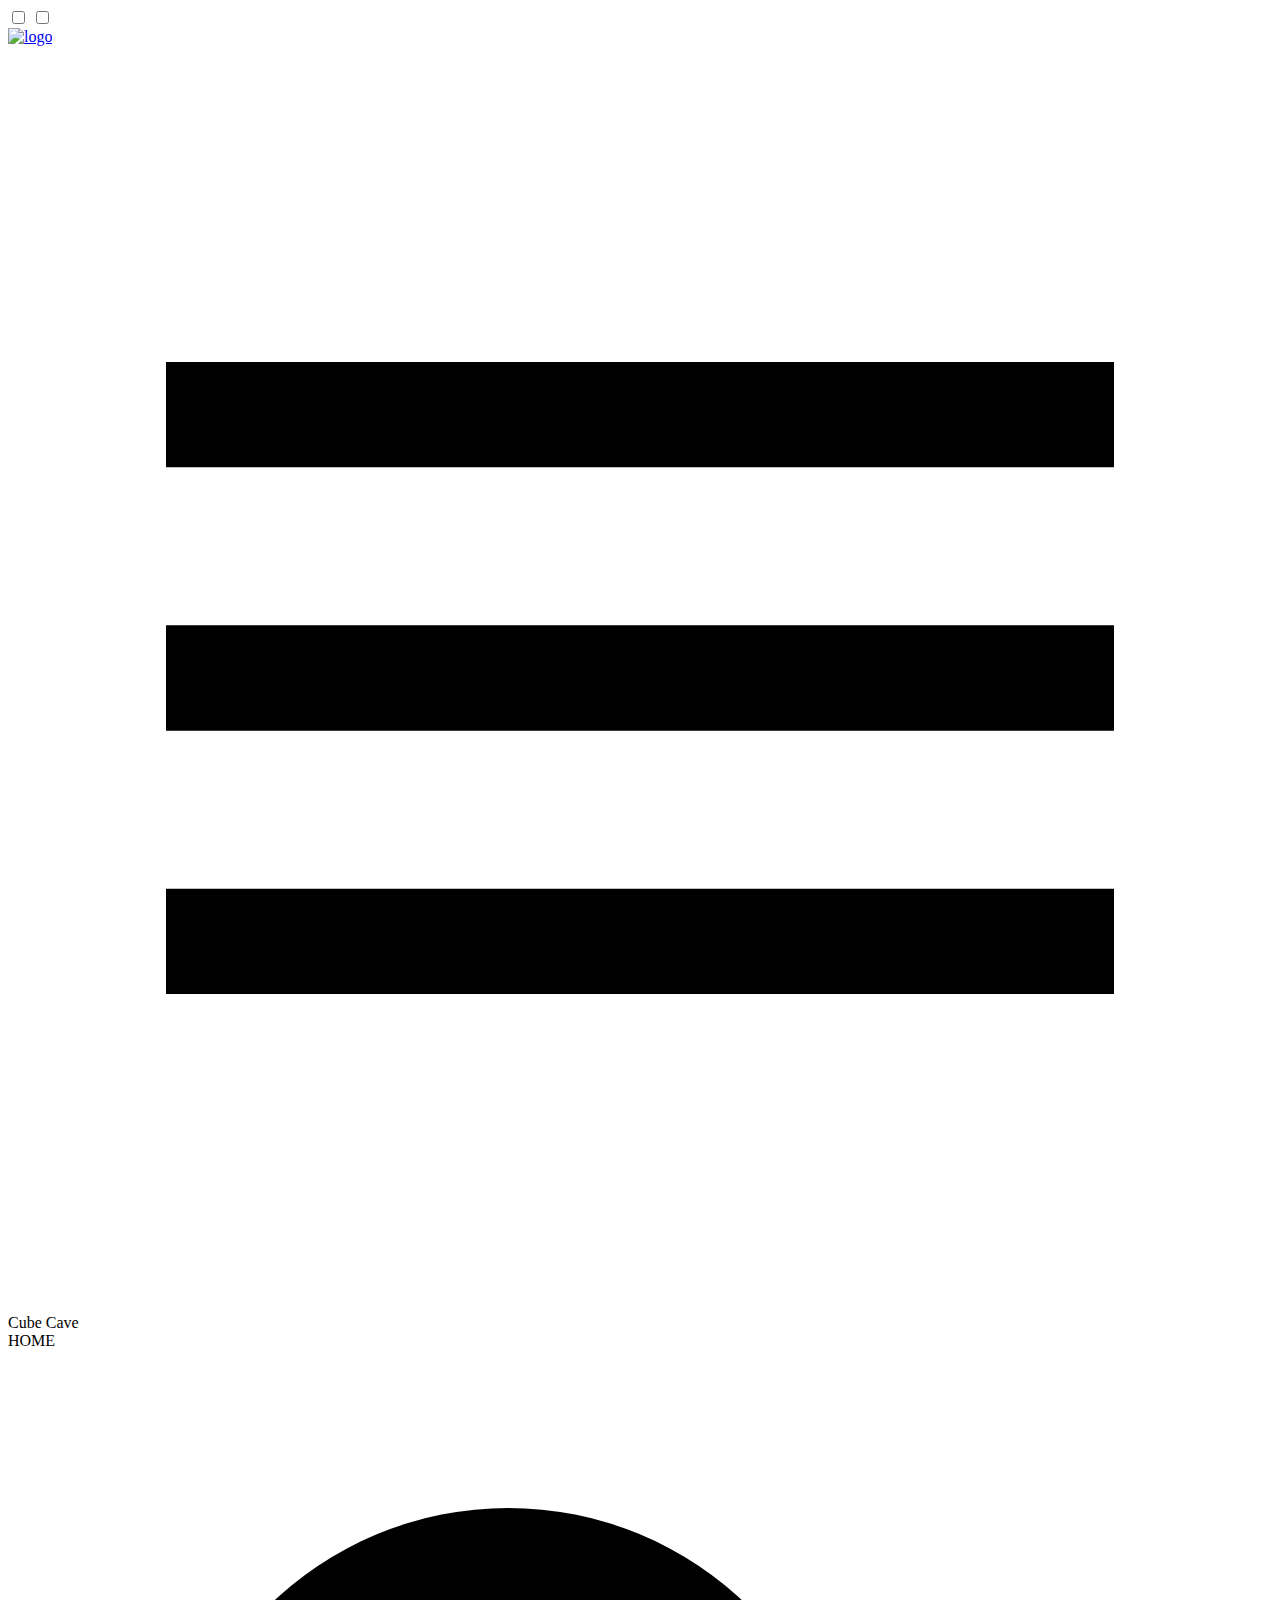
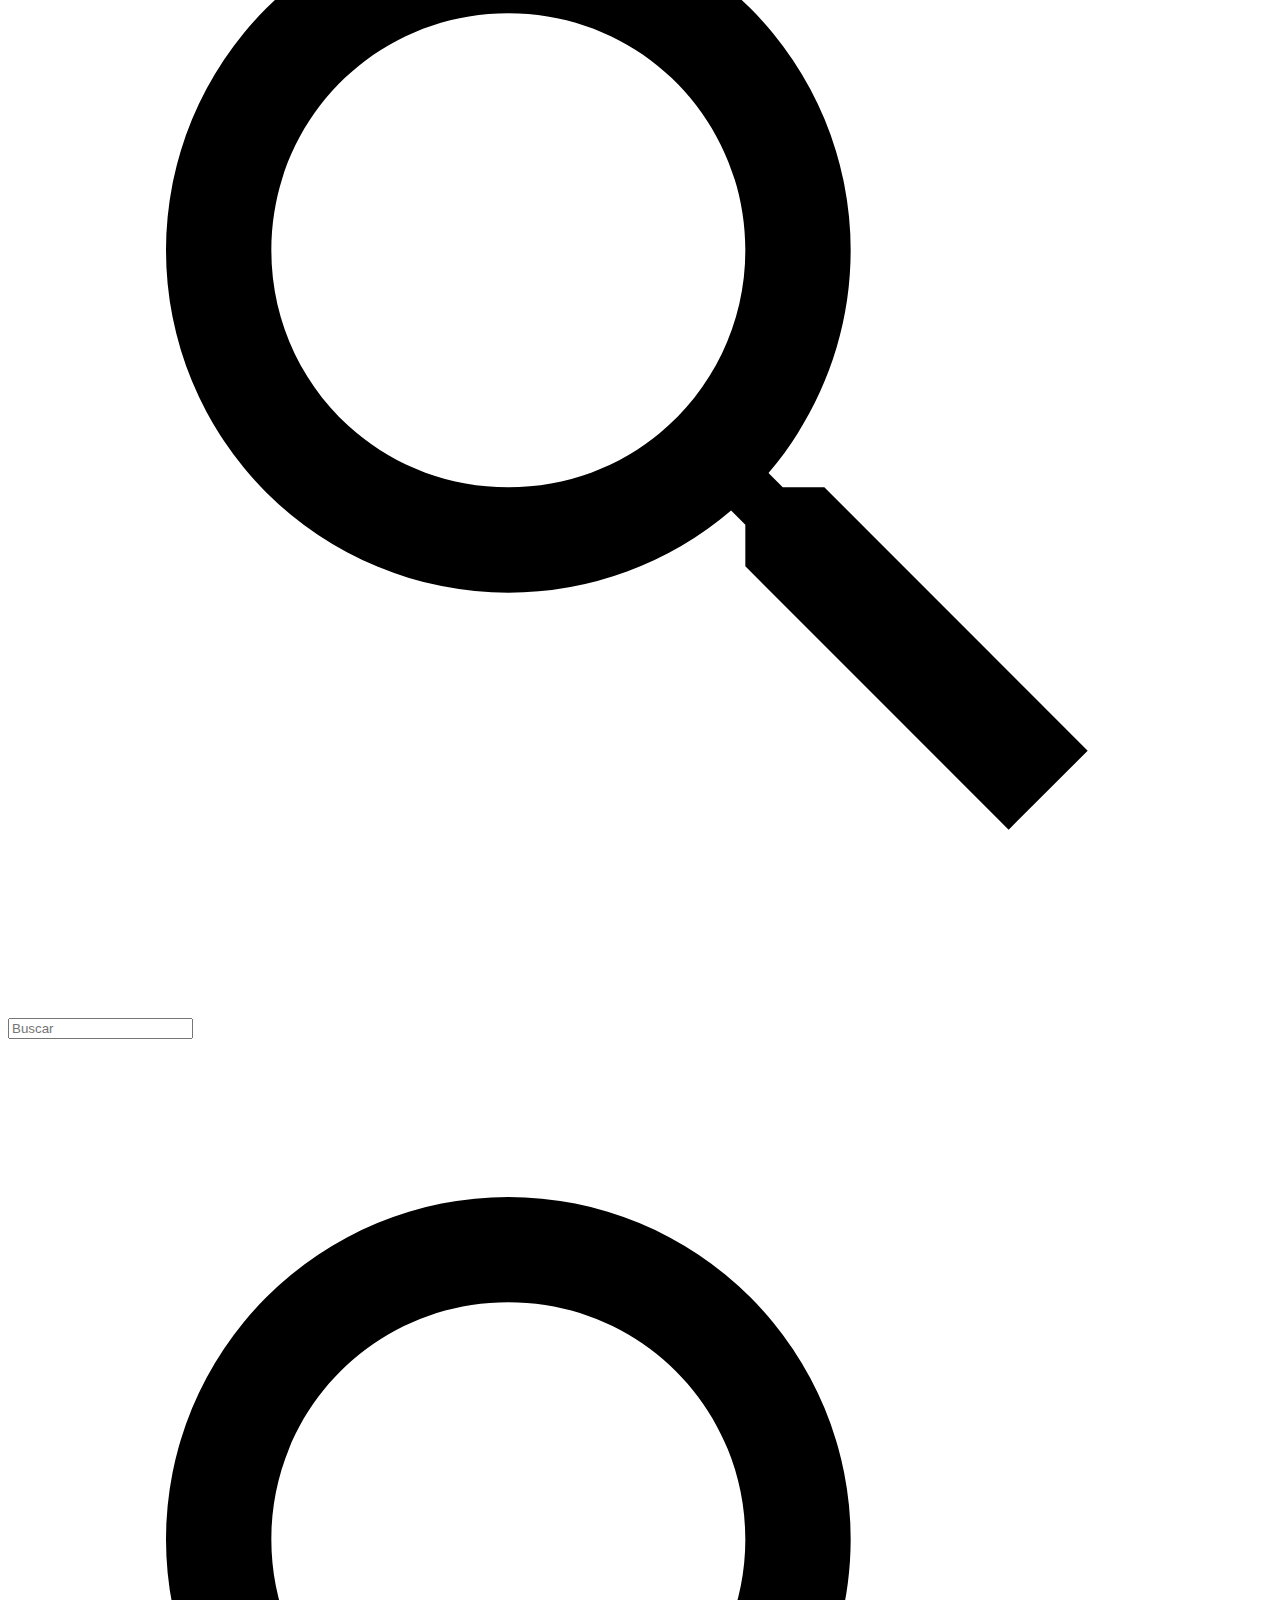
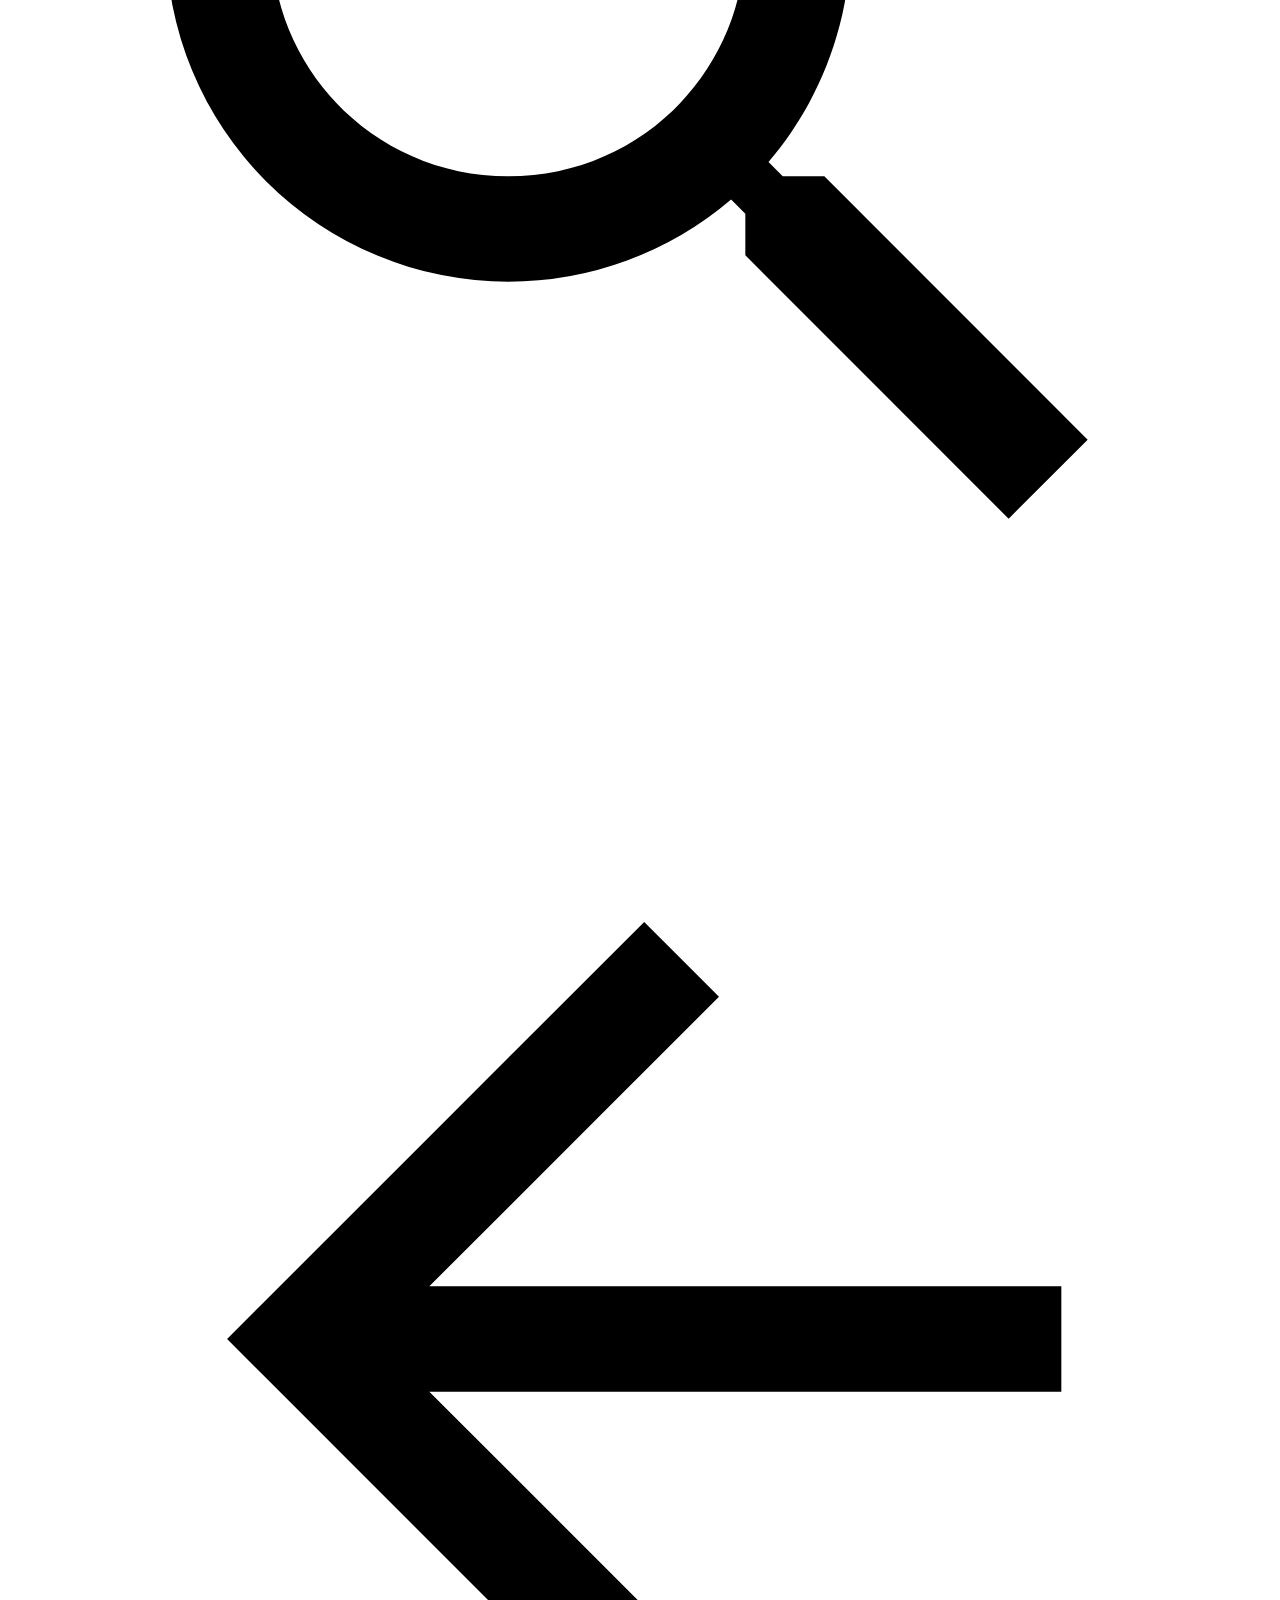
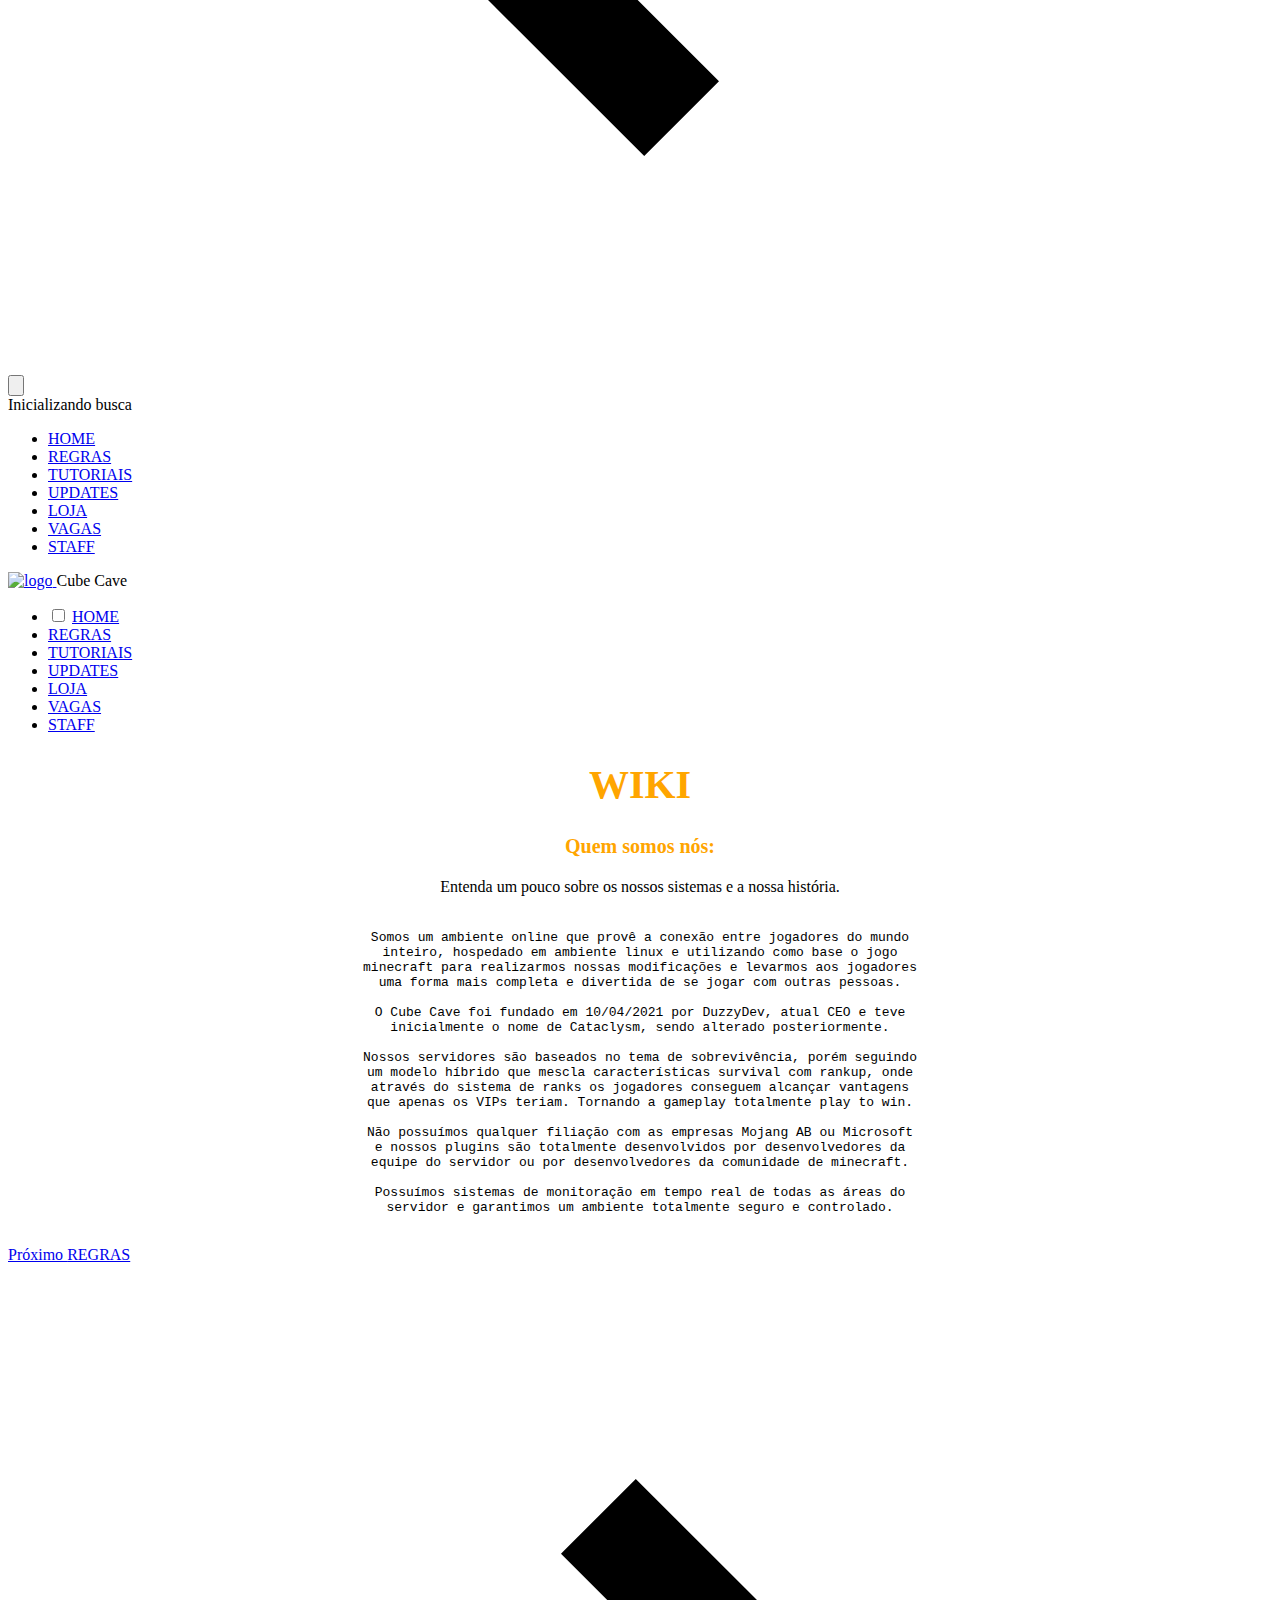
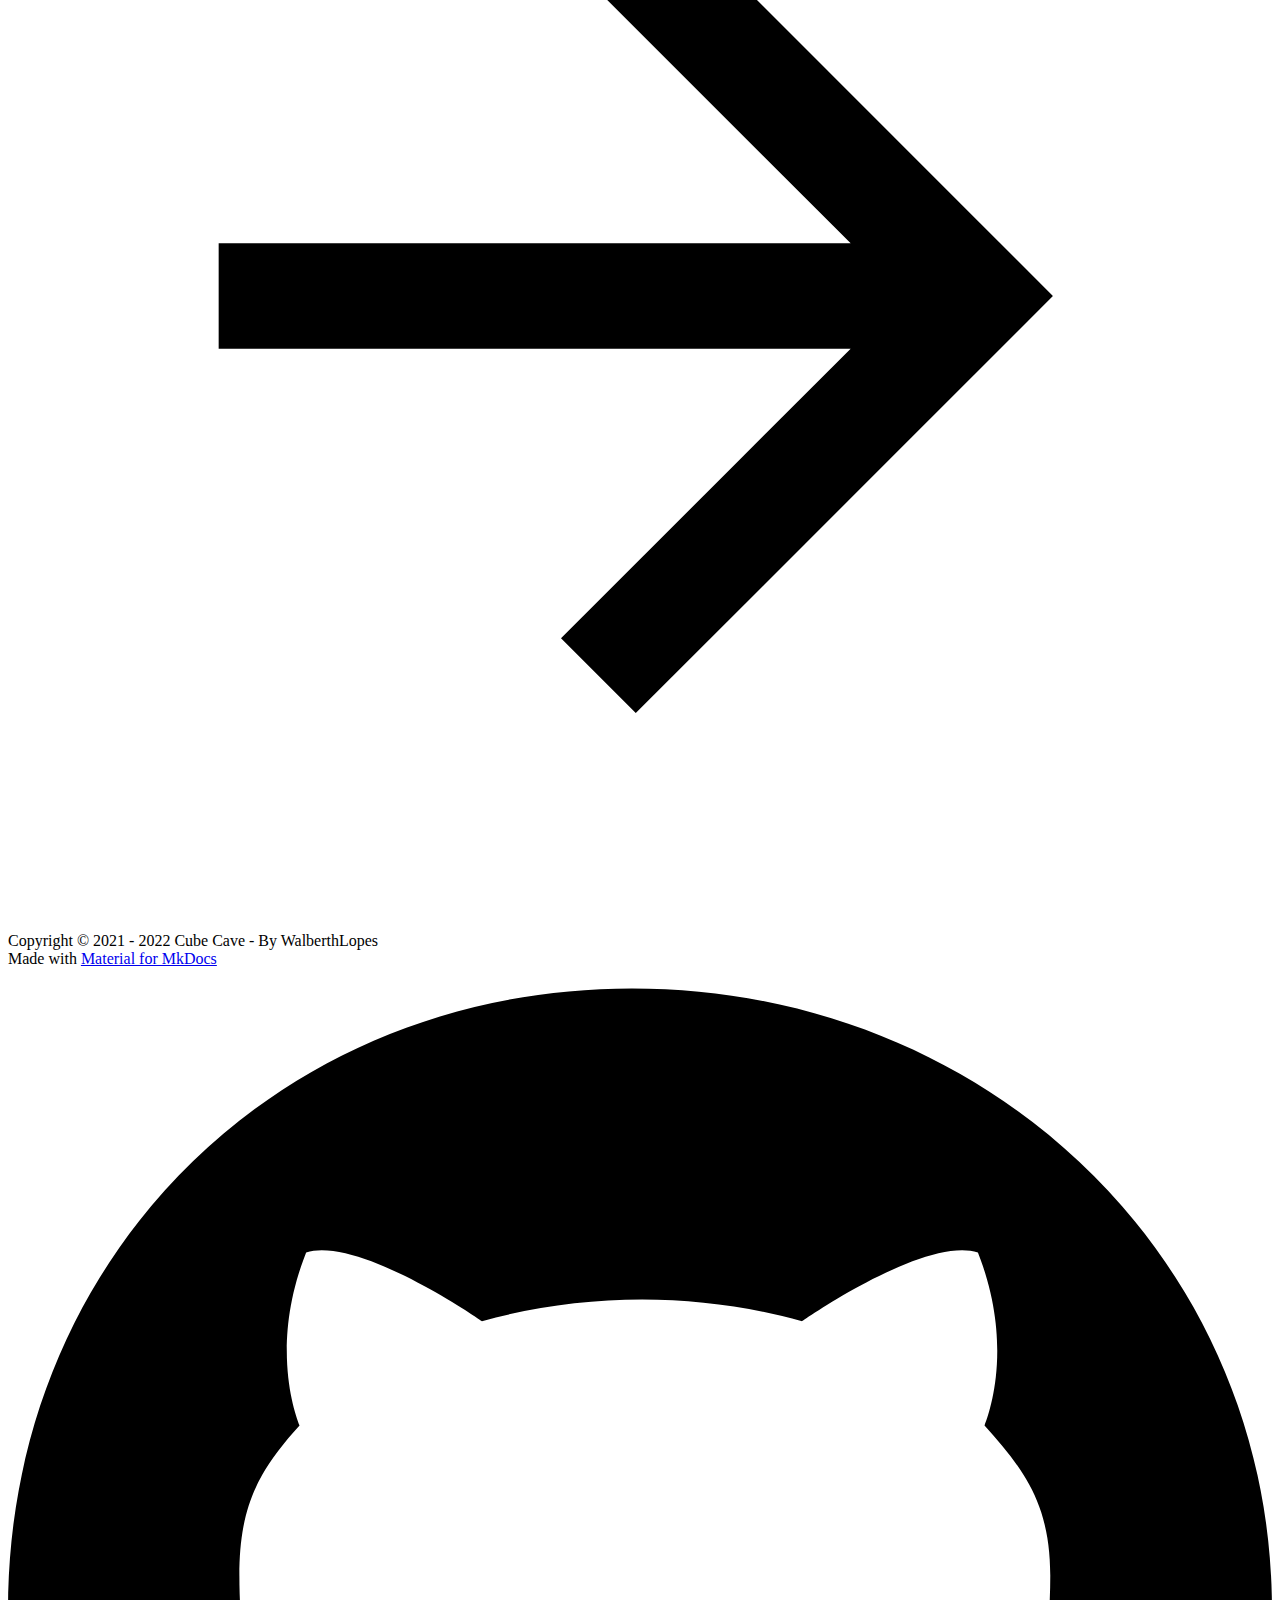
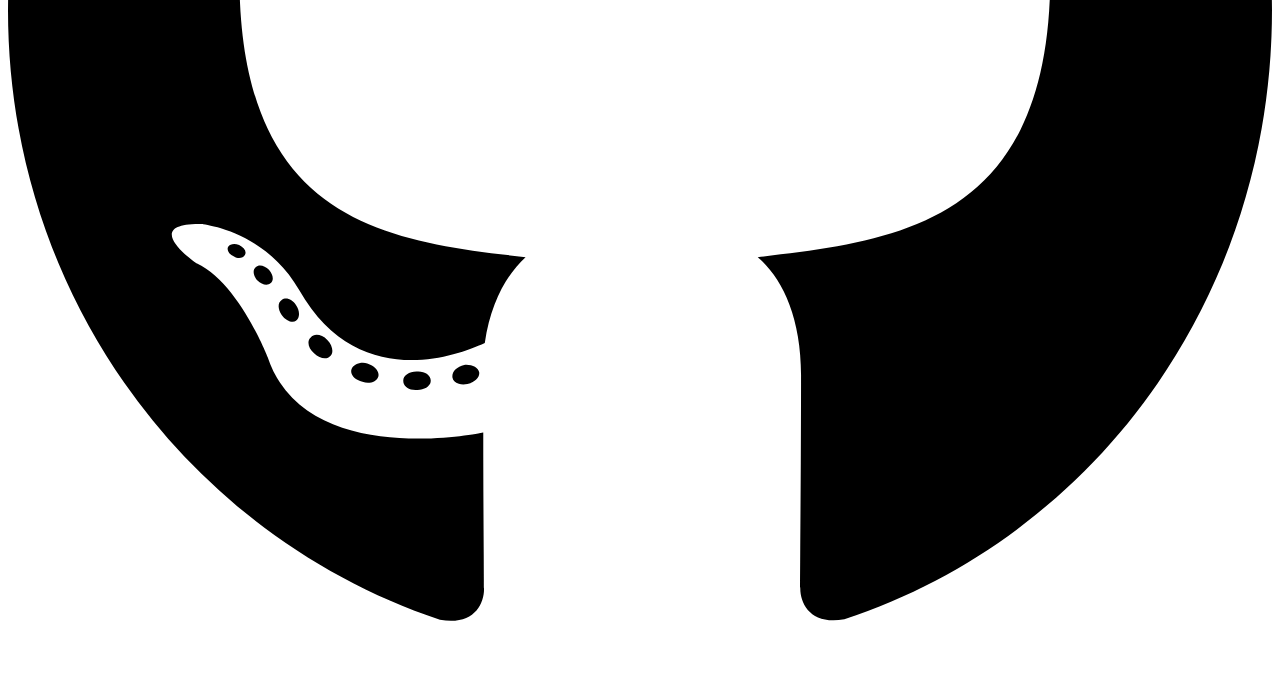
==== commit f5ba8189: "atualização da página home" ====
--- a/site/index.html
+++ b/site/index.html
@@ -414,21 +414,25 @@
 
 <!-- Acesse nosso discord caso tenha dúvidas: [Discord](https://discord.com/invite/n4KMe6pMYK) -->
 
-<h3 style="font-size:25px;color:orange"><b>Cube Cave:</br></h3>
-
-<p>Fundado em 10/04/2021 o Cube Cave segue um modelo de servidor híbrido
-com sistemas mesclados entre Survival e RankUP.<br>
-Desenvolvemos um local onde você consegue vantagens apenas com a sua dedicação e
-consegue se tornar o jogador mais poderoso utilizando os sistemas de Jobs, Quests,
-Lojas, Eventos, Clans, Mcmmo e muito mais!</p>
-
-<h3 style="font-size:25px;color:orange"><b>Segurança:</br></h3>
-
-<p>Nada mais chato do que um ambiente que deveria ser divertido sendo estragado por outros, não é mesmo?<br><br>
-Mas aqui você não será prejudicado por jogadores tóxicos e muito menos bombardeado por ódio alheio.<br><br>
-Através da nossa equipe e sistemas de moderação, nós garantimos um ambiente seguro e divertido.<br><br>
-Utilize o nosso sistema de claims para impedir que outros jogadores destruam suas construções.<br><br>
-Aqui no Cube Cave te entregamos uma experiência incrível para que realize o inimaginável!</p>
+<h3 style="font-size:20px;color:orange;text-align:center"><b>Quem somos nós:</b></h3>
+<p style="text-align:center">Entenda um pouco sobre os nossos sistemas e a nossa história.<br><br></p>
+<pre style="text-align:center">
+Somos um ambiente online que provê a conexão entre jogadores do mundo
+inteiro, hospedado em ambiente linux e utilizando como base o jogo
+minecraft para realizarmos nossas modificações e levarmos aos jogadores
+uma forma mais completa e divertida de se jogar com outras pessoas.<br>
+O Cube Cave foi fundado em 10/04/2021 por DuzzyDev, atual CEO e teve
+inicialmente o nome de Cataclysm, sendo alterado posteriormente.<br>
+Nossos servidores são baseados no tema de sobrevivência, porém seguindo
+um modelo híbrido que mescla características survival com rankup, onde
+através do sistema de ranks os jogadores conseguem alcançar vantagens
+que apenas os VIPs teriam. Tornando a gameplay totalmente play to win.<br>
+Não possuímos qualquer filiação com as empresas Mojang AB ou Microsoft
+e nossos plugins são totalmente desenvolvidos por desenvolvedores da
+equipe do servidor ou por desenvolvedores da comunidade de minecraft.<br>
+Possuímos sistemas de monitoração em tempo real de todas as áreas do
+servidor e garantimos um ambiente totalmente seguro e controlado.<br>
+</pre>
 
 </body>
 <p></html></p>
